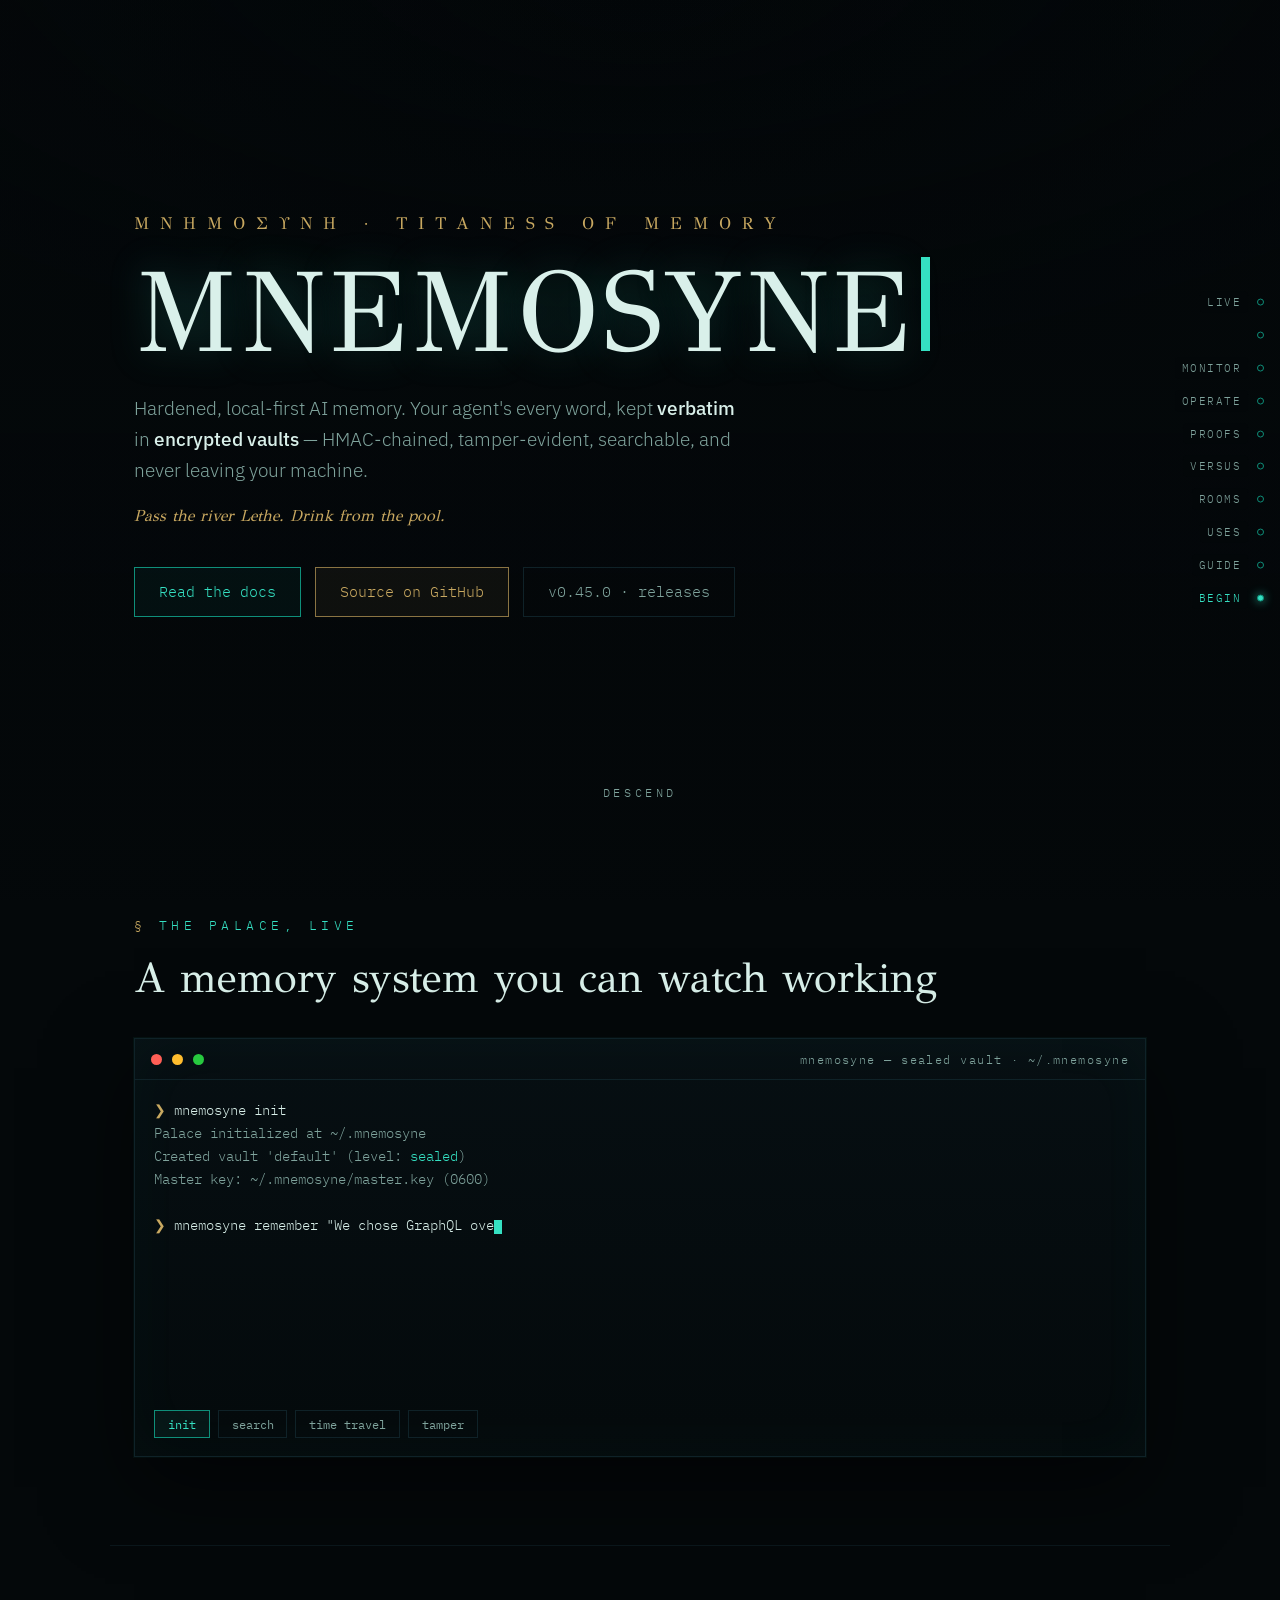
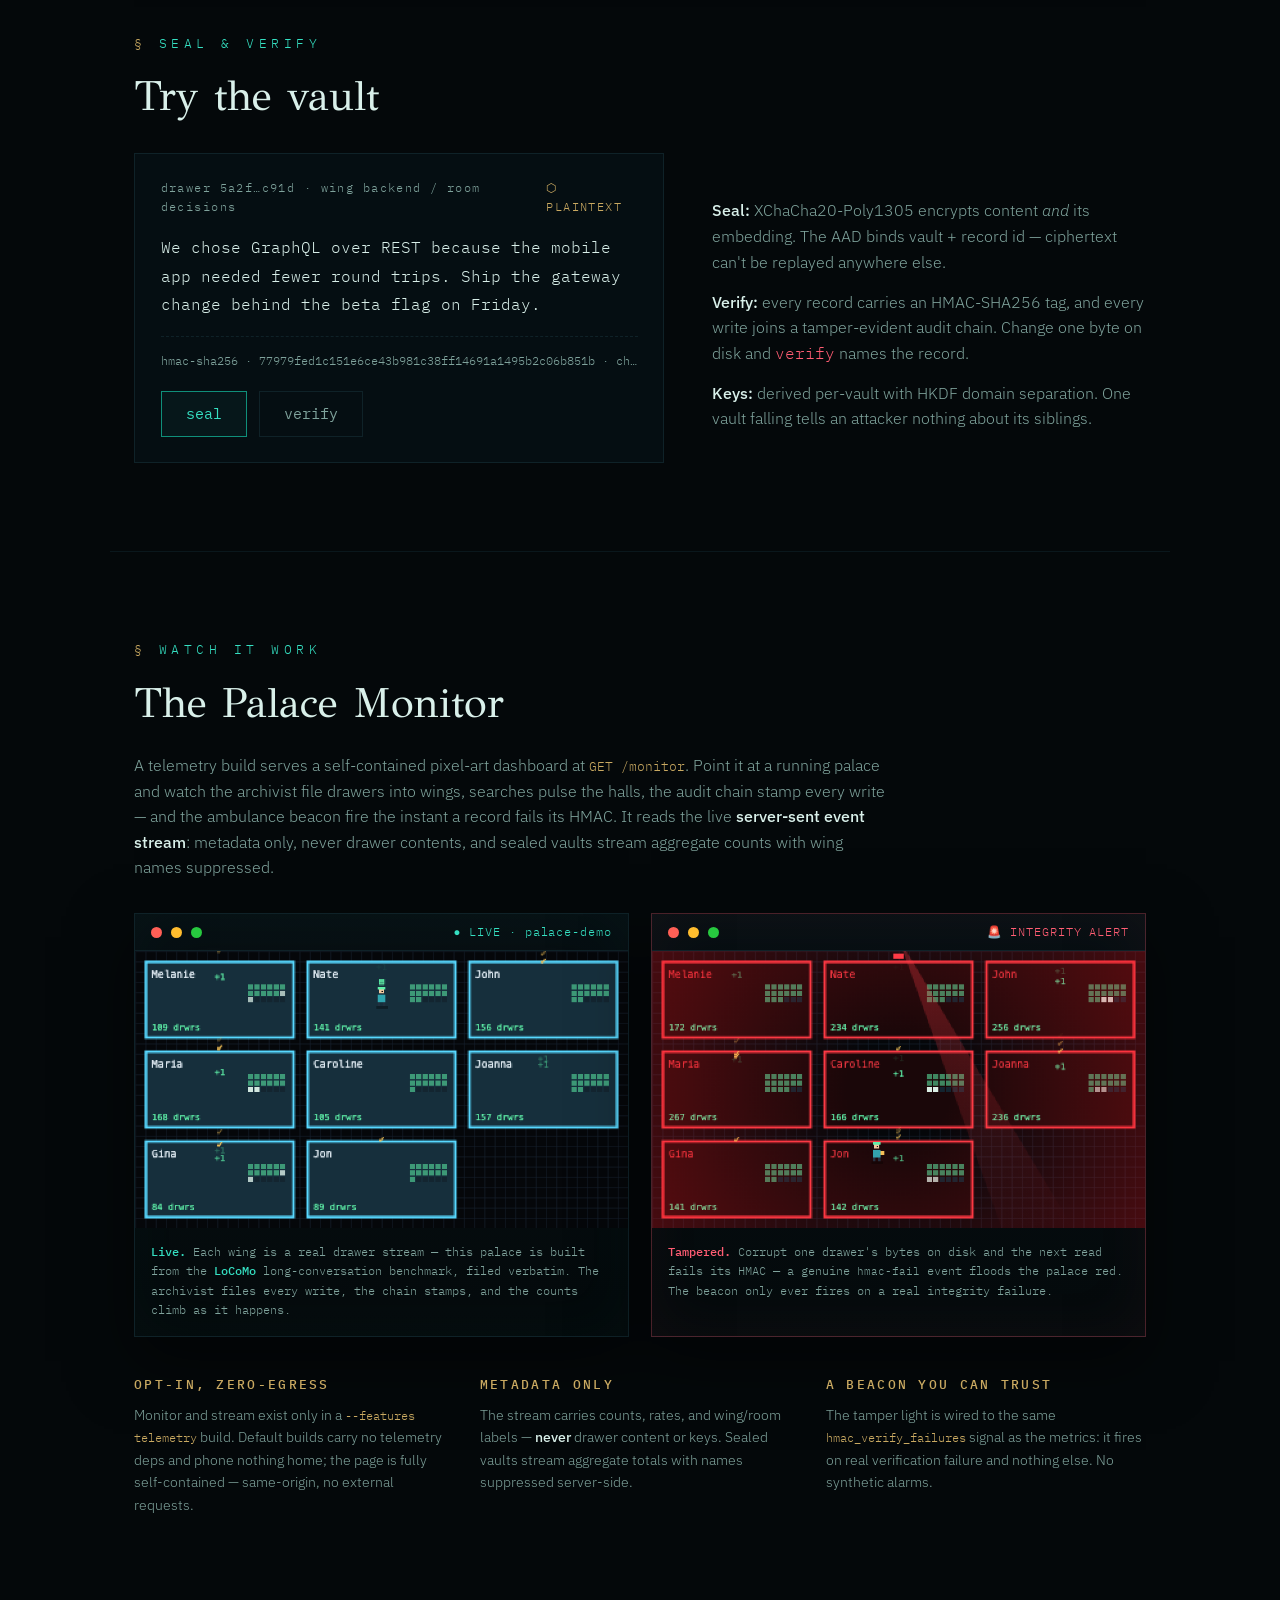
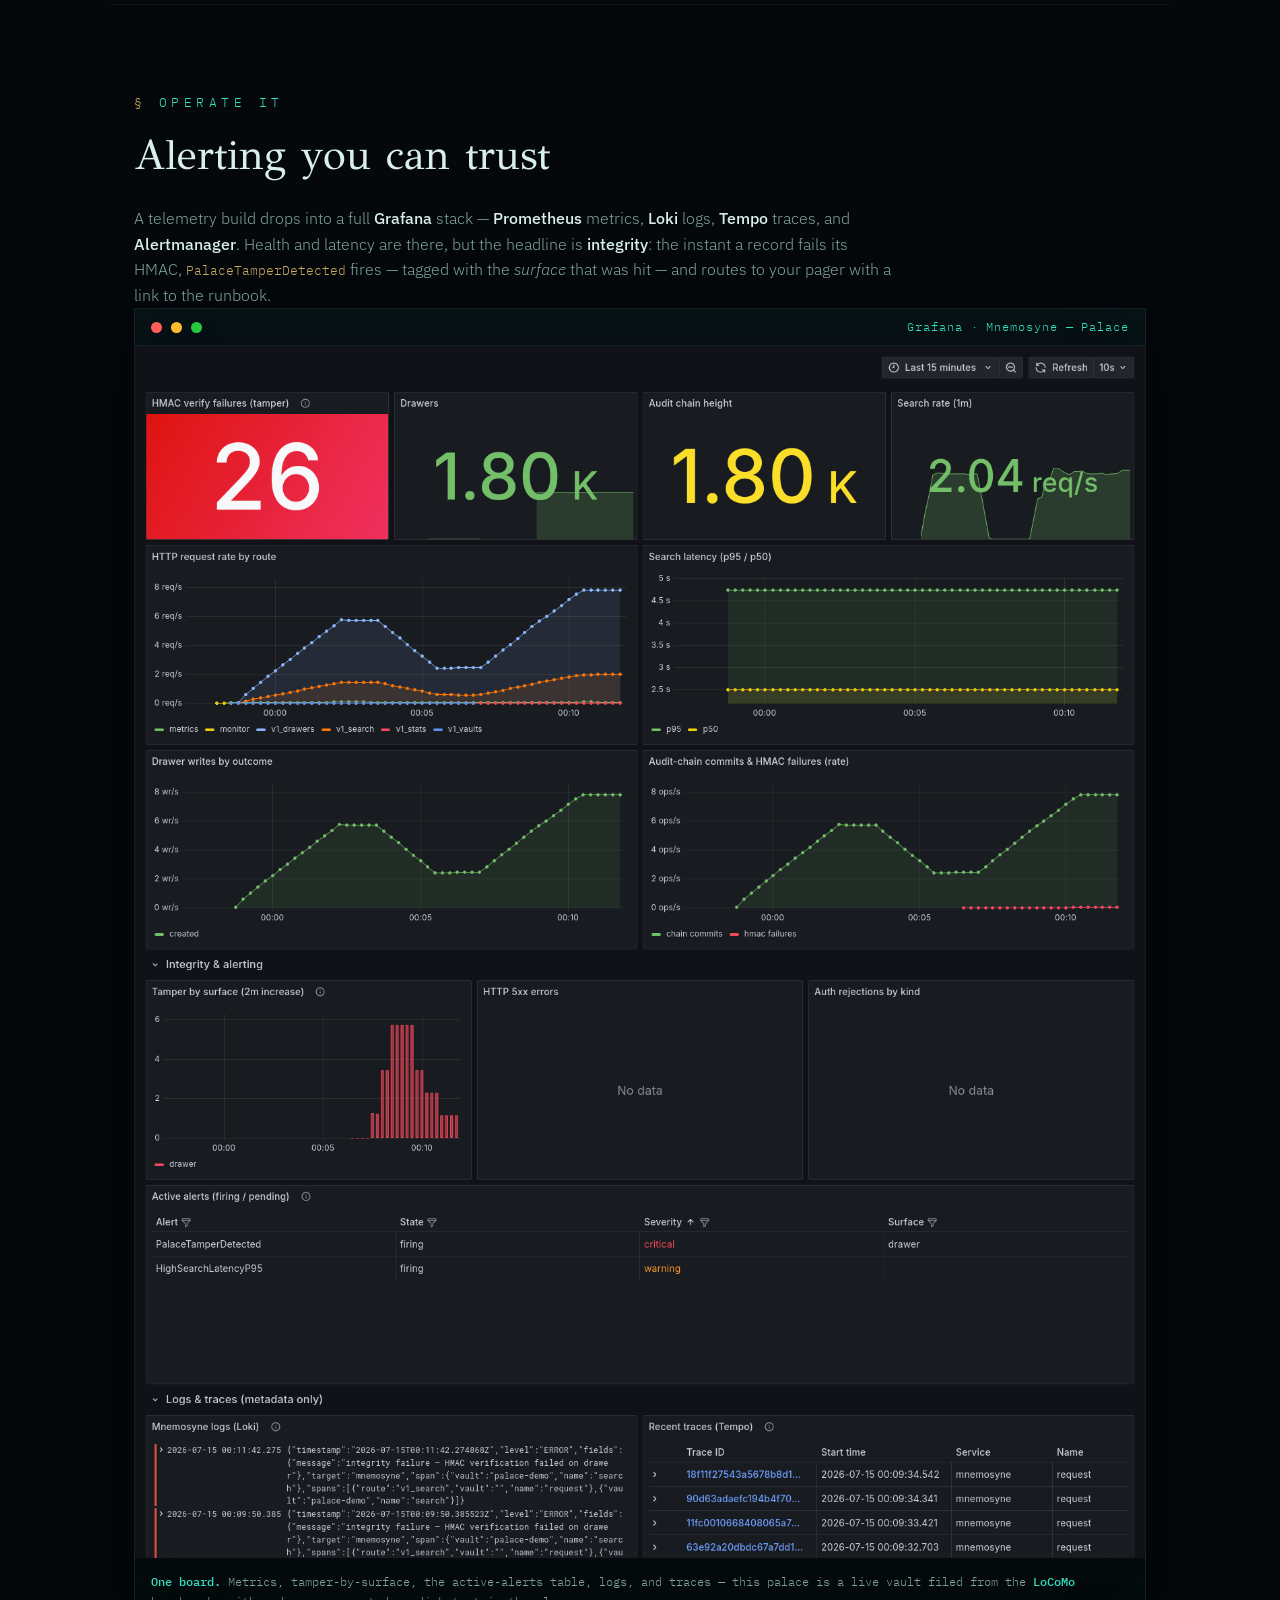
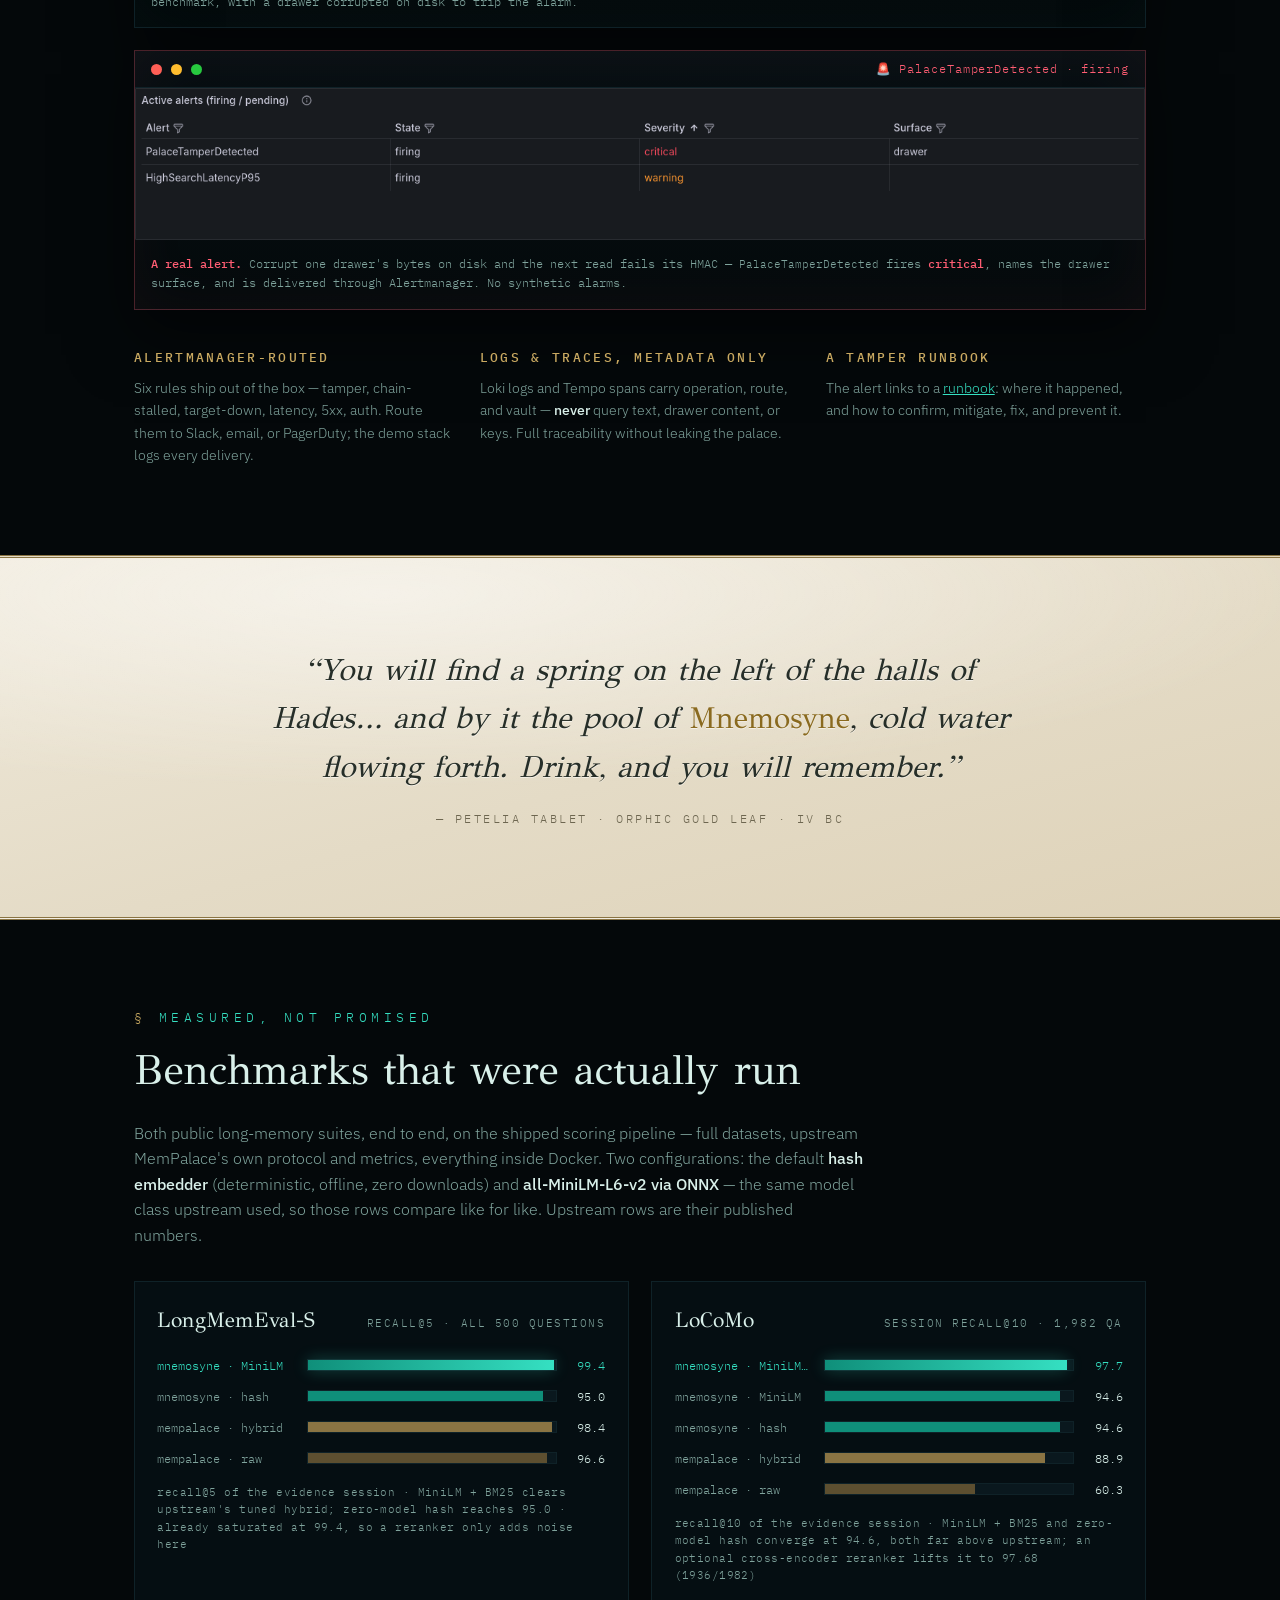
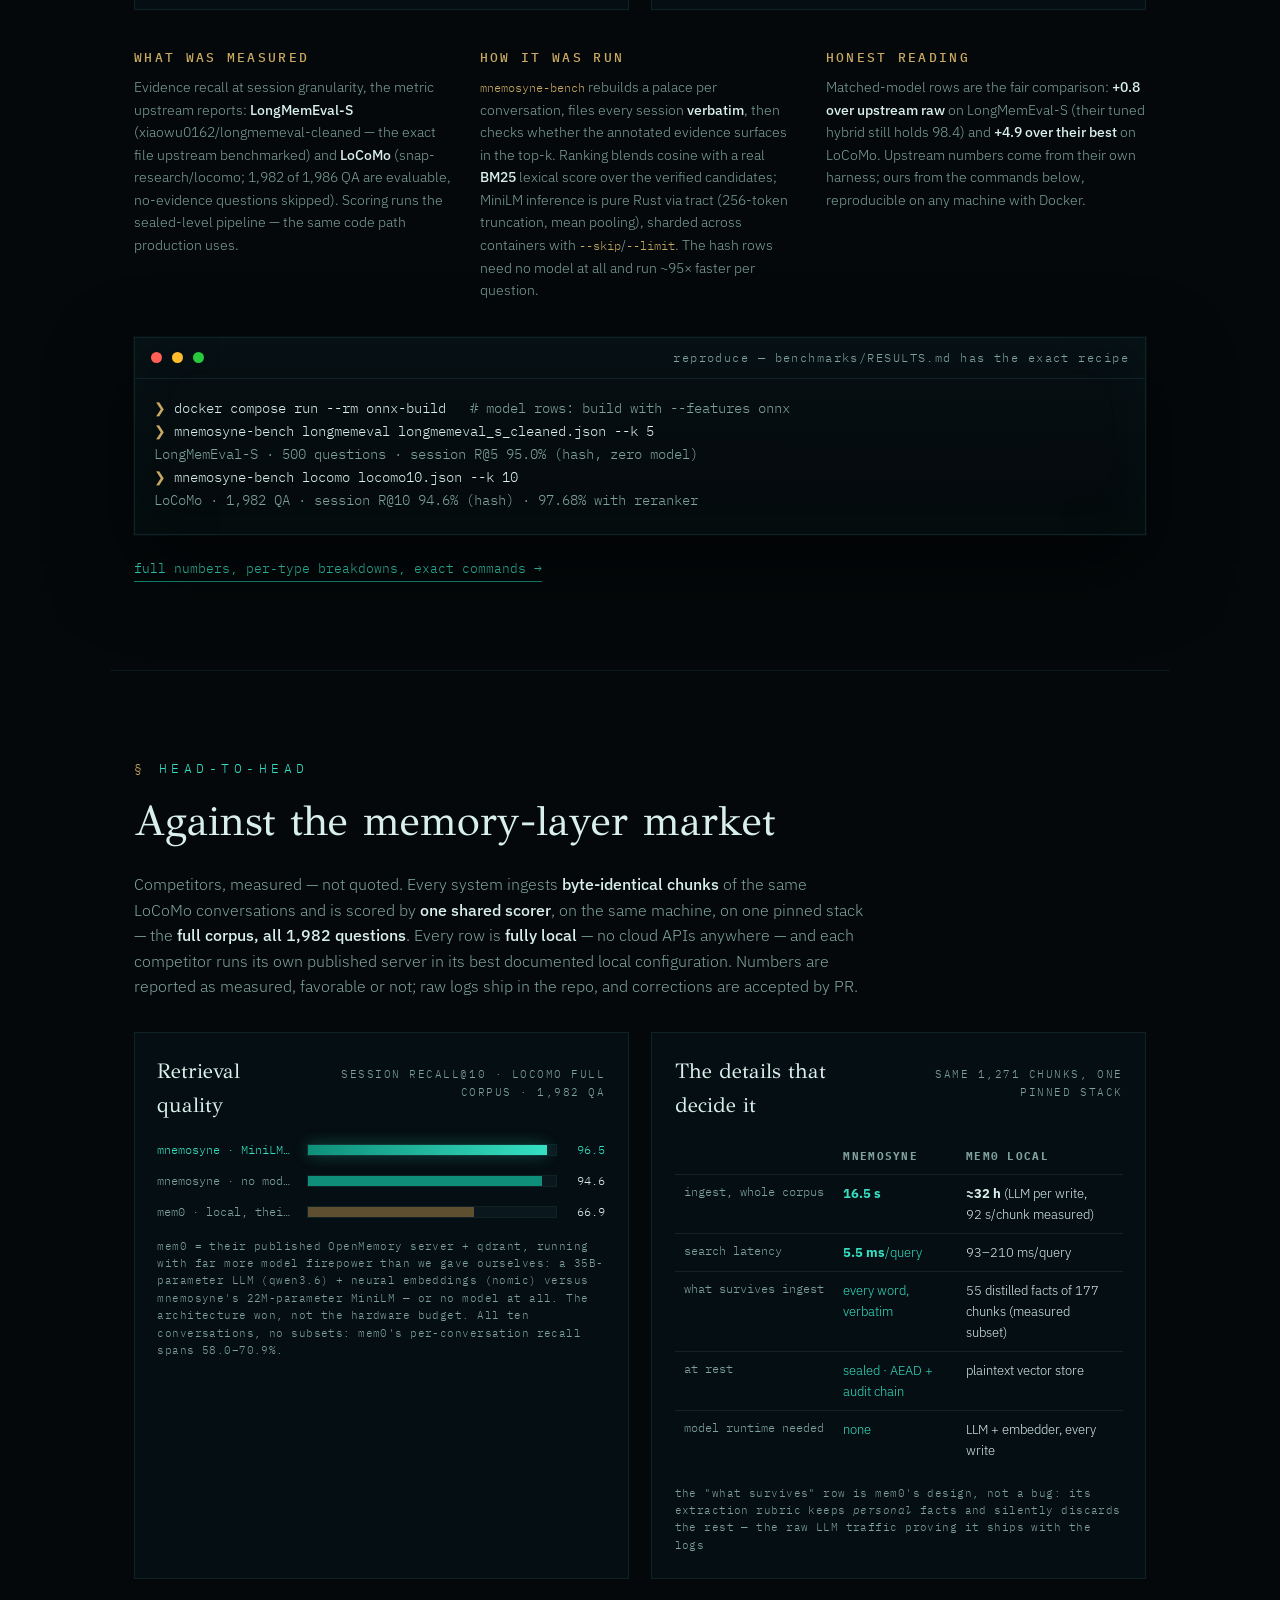
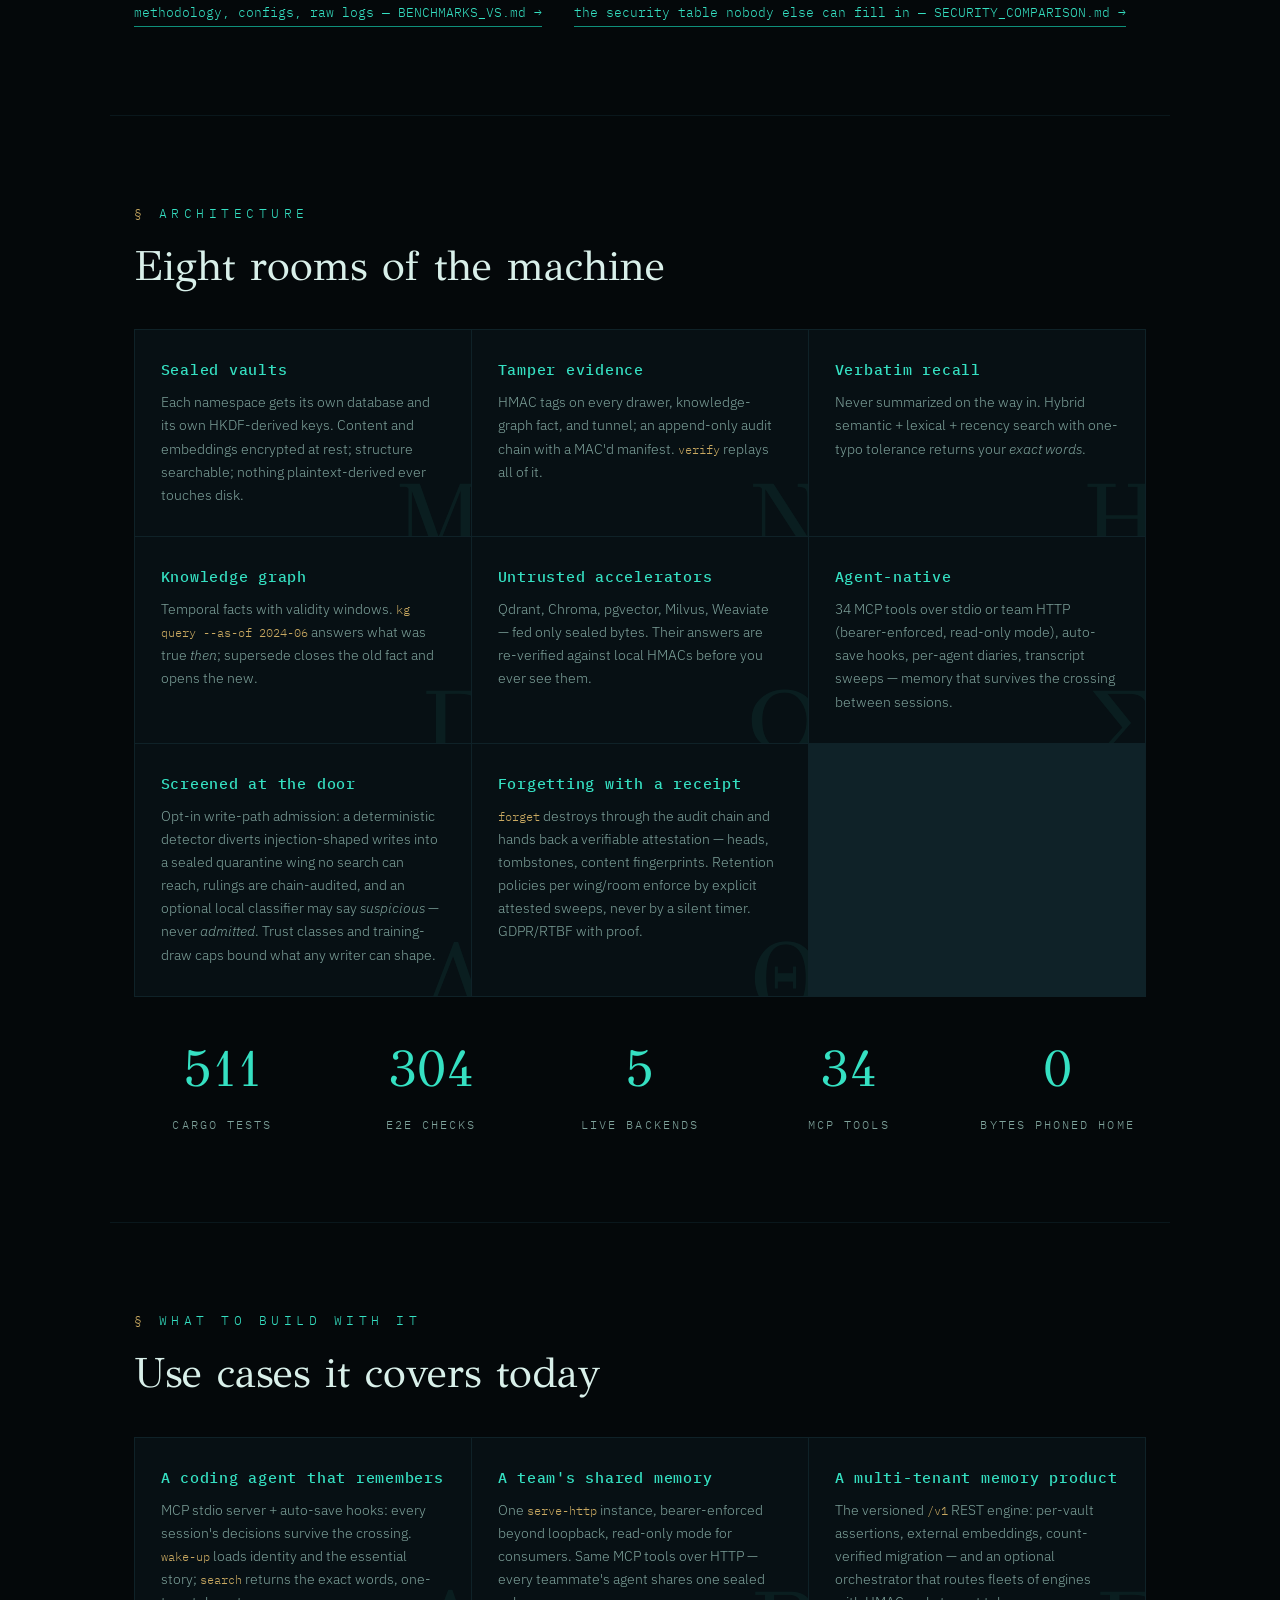
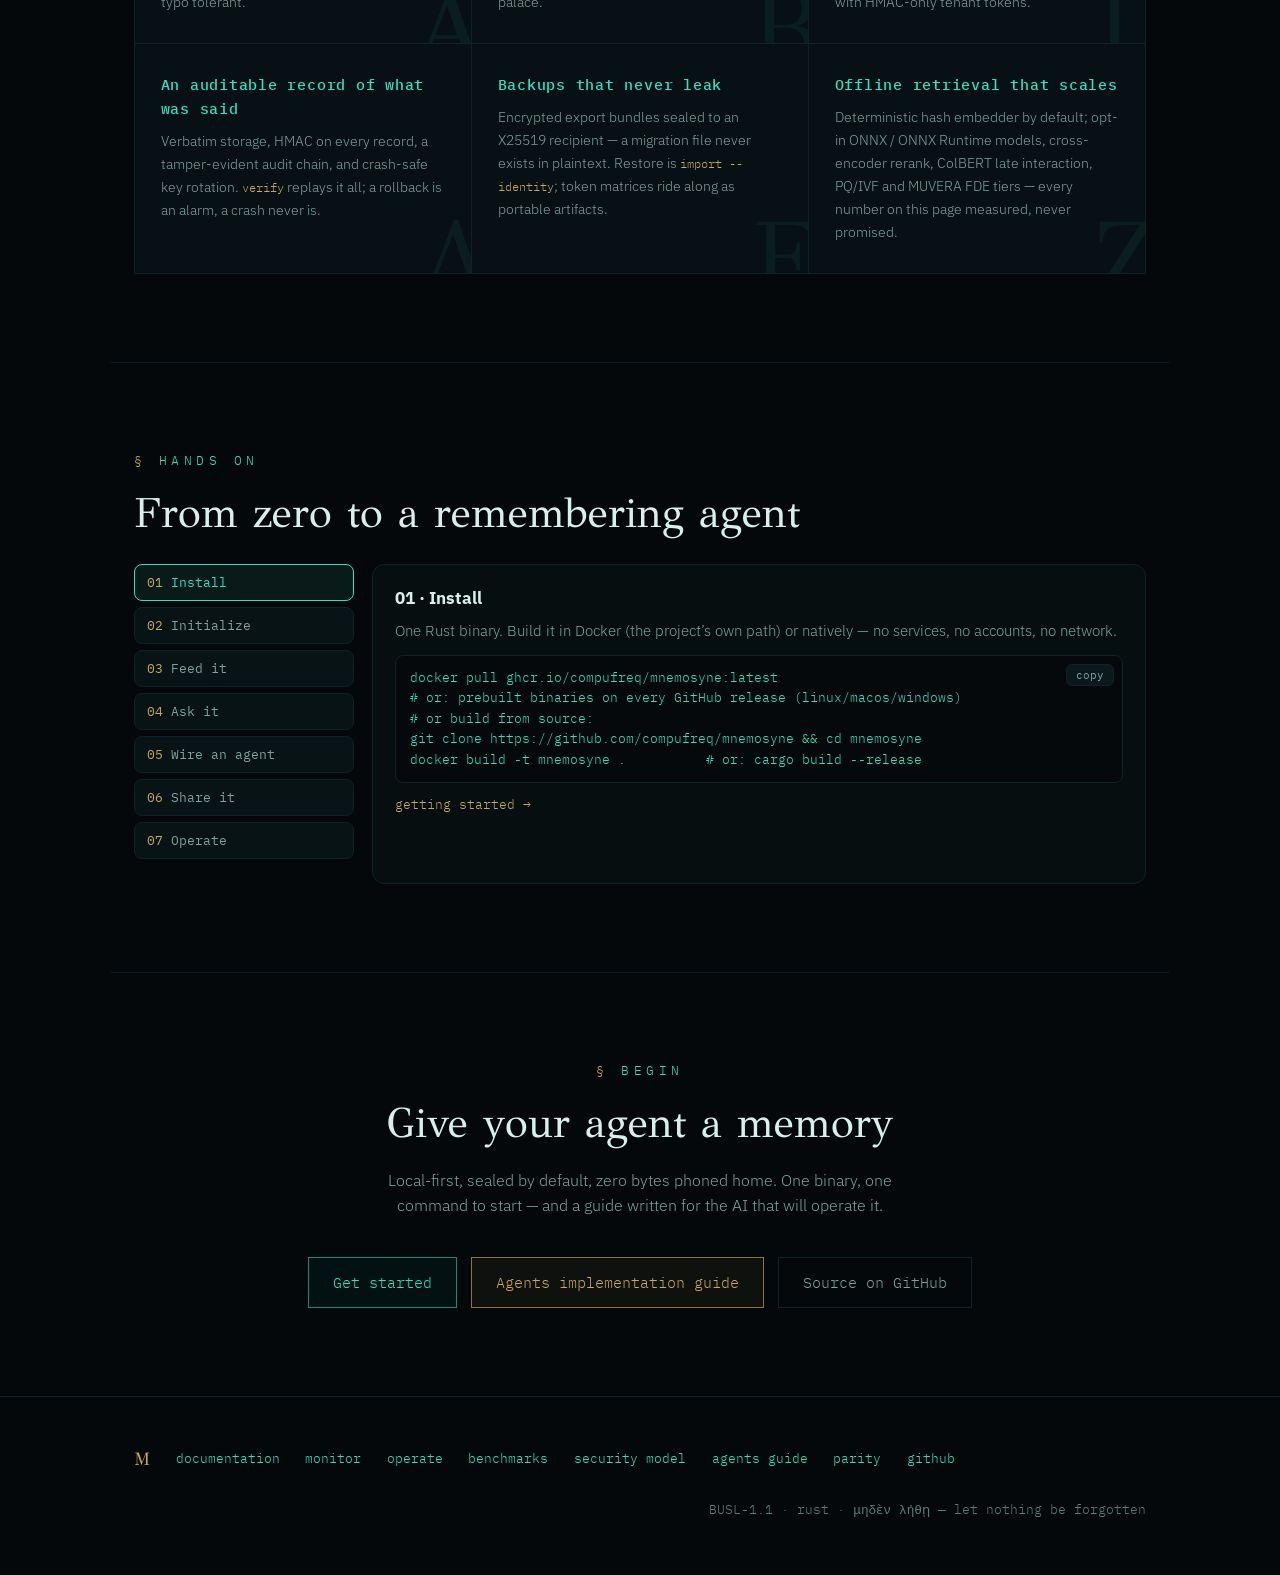
==== website/landing/index.html @ a3ff401e "v0.45.0: version bump and changelog consolidation — honest by default: the defense program completes" ====
<!DOCTYPE html>
<html lang="en">
<head>
<meta charset="utf-8">
<meta name="viewport" content="width=device-width, initial-scale=1">
<title>Mnemosyne — hardened local-first AI memory</title>
<meta name="description" content="Encrypted, integrity-verified memory vaults for AI agents. Verbatim recall, knowledge graph, MCP server — all local, all in Rust.">
<link rel="icon" href="data:image/svg+xml,%3Csvg xmlns='http://www.w3.org/2000/svg' viewBox='0 0 100 100'%3E%3Ctext y='0.9em' font-size='90'%3E%CE%9C%3C/text%3E%3C/svg%3E">
<link rel="preconnect" href="https://fonts.googleapis.com">
<link rel="preconnect" href="https://fonts.gstatic.com" crossorigin>
<link href="https://fonts.googleapis.com/css2?family=GFS+Didot&family=IBM+Plex+Mono:wght@400;500;600&family=IBM+Plex+Sans:wght@300;400;500;600&display=swap" rel="stylesheet">
<style>
:root {
  --bg: #04080a;
  --bg-raise: #071014;
  --line: #0f2228;
  --ink: #d9f0ea;
  --ink-dim: #7fa39c;
  --teal: #35e0c2;
  --teal-dark: #0f8f7a;
  --green: #57ff9a;
  --gold: #c9a961;
  --gold-dim: #8a7443;
  --danger: #ff5d73;
  --mono: "IBM Plex Mono", ui-monospace, monospace;
  --sans: "IBM Plex Sans", sans-serif;
  --didot: "GFS Didot", "Times New Roman", serif;
}
* { margin: 0; padding: 0; box-sizing: border-box; }
html { scroll-behavior: smooth; }
body {
  background: var(--bg);
  color: var(--ink);
  font-family: var(--sans);
  font-weight: 300;
  overflow-x: hidden;
  line-height: 1.6;
}
::selection { background: var(--teal); color: #032620; }

#rain {
  position: fixed; inset: 0;
  z-index: 0;
  opacity: .55;
}
.veil {
  position: fixed; inset: 0; z-index: 1; pointer-events: none;
  background:
    radial-gradient(ellipse 90% 60% at 50% 0%, transparent 0%, rgba(4,8,10,.72) 78%),
    linear-gradient(180deg, rgba(4,8,10,.15) 0%, rgba(4,8,10,.88) 100%);
}
main { position: relative; z-index: 2; }

.wrap { max-width: 1060px; margin: 0 auto; padding: 0 24px; }

/* ---------------- hero ---------------- */
header.hero {
  min-height: 92vh;
  display: flex; flex-direction: column; justify-content: center;
  position: relative;
}
.eyebrow {
  font-family: var(--didot);
  letter-spacing: .65em;
  color: var(--gold);
  font-size: clamp(.8rem, 1.6vw, 1.05rem);
  text-transform: uppercase;
  margin-bottom: 1.2rem;
  animation: rise .9s ease .1s both;
}
h1.title {
  font-family: var(--didot);
  font-weight: 400;
  font-size: clamp(3rem, 10vw, 7.2rem);
  line-height: .95;
  letter-spacing: .02em;
  color: var(--ink);
  text-shadow: 0 0 42px rgba(53,224,194,.28);
}
h1 .cursor-block {
  display: inline-block; width: .08em; height: .82em;
  background: var(--teal); margin-left: .06em;
  animation: blink 1.05s steps(1) infinite;
  vertical-align: baseline;
}
.tagline {
  margin-top: 1.6rem;
  max-width: 620px;
  font-size: clamp(1rem, 2vw, 1.2rem);
  color: var(--ink-dim);
  animation: rise .9s ease .5s both;
}
.tagline b { color: var(--ink); font-weight: 500; }
.lethe {
  margin-top: 1.1rem;
  font-family: var(--didot);
  font-style: italic;
  color: var(--gold);
  opacity: .85;
  animation: rise .9s ease .7s both;
}
.cta-row {
  display: flex; gap: 14px; flex-wrap: wrap;
  margin-top: 2.4rem;
  animation: rise .9s ease .9s both;
}
.btn {
  font-family: var(--mono);
  font-size: .92rem;
  padding: .78rem 1.5rem;
  text-decoration: none;
  border: 1px solid var(--teal-dark);
  color: var(--teal);
  background: rgba(15,143,122,.07);
  transition: all .22s ease;
  position: relative;
}
.btn:hover { background: var(--teal); color: #03211b; box-shadow: 0 0 34px rgba(53,224,194,.4); }
.btn.gold { border-color: var(--gold-dim); color: var(--gold); background: rgba(201,169,97,.06); }
.btn.gold:hover { background: var(--gold); color: #201703; box-shadow: 0 0 34px rgba(201,169,97,.35); }
.btn.ghost { border-color: var(--line); color: var(--ink-dim); background: transparent; }
.btn.ghost:hover { border-color: var(--ink-dim); color: var(--ink); background: rgba(217,240,234,.05); box-shadow: none; }
.scroll-hint {
  position: absolute; bottom: 26px; left: 50%; transform: translateX(-50%);
  color: var(--ink-dim); font-family: var(--mono); font-size: .75rem;
  letter-spacing: .3em; text-transform: uppercase;
  animation: floaty 2.6s ease-in-out infinite;
}

/* ---------------- section chrome ---------------- */
section { padding: 5.5rem 0; position: relative; }
/* .wrap's horizontal padding must not flatten the section rhythm: the
   class selector outspecifies the element selector above, so sections
   that are themselves .wrap containers restate both axes here. */
section.wrap { padding: 5.5rem 24px; }
section.wrap + section.wrap { border-top: 1px solid rgba(15,34,40,.6); }
.sec-label {
  font-family: var(--mono);
  color: var(--teal);
  font-size: .8rem;
  letter-spacing: .35em;
  text-transform: uppercase;
}
.sec-label::before { content: "§ "; color: var(--gold); }
h2 {
  font-family: var(--didot);
  font-weight: 400;
  font-size: clamp(1.7rem, 4vw, 2.6rem);
  margin: .6rem 0 1rem;
}
body.js .reveal { opacity: 0; transform: translateY(26px); transition: opacity .8s ease, transform .8s ease; }
body.js .reveal.in { opacity: 1; transform: none; }

/* ---------------- terminal ---------------- */
.term {
  border: 1px solid var(--line);
  background: linear-gradient(180deg, rgba(7,16,20,.92), rgba(4,10,12,.96));
  box-shadow: 0 30px 80px rgba(0,0,0,.55), 0 0 0 1px rgba(53,224,194,.05), inset 0 0 60px rgba(53,224,194,.03);
  backdrop-filter: blur(6px);
  margin-top: 1.6rem;
}
.term-bar {
  display: flex; align-items: center; gap: 10px;
  padding: .65rem 1rem;
  border-bottom: 1px solid var(--line);
  font-family: var(--mono); font-size: .75rem; color: var(--ink-dim);
}
.dot { width: 11px; height: 11px; border-radius: 50%; background: var(--line); }
.dot.r { background: #ff5f56; } .dot.y { background: #ffbd2e; } .dot.g { background: #27c93f; }
.term-title { margin-left: auto; letter-spacing: .12em; }
.term-body {
  font-family: var(--mono);
  font-size: clamp(.72rem, 1.7vw, .9rem);
  padding: 1.1rem 1.2rem 1.4rem;
  min-height: 330px;
  white-space: pre-wrap;
  word-break: break-word;
}
.t-prompt { color: var(--gold); }
.t-cmd { color: var(--ink); }
.t-out { color: var(--ink-dim); }
.t-ok { color: var(--green); }
.t-bad { color: var(--danger); }
.t-teal { color: var(--teal); }
.t-caret { display: inline-block; width: .55em; height: 1em; background: var(--teal); vertical-align: text-bottom; animation: blink 1s steps(1) infinite; }
.chip-row { display: flex; flex-wrap: wrap; gap: 8px; padding: 0 1.2rem 1.1rem; }
.chip {
  font-family: var(--mono); font-size: .72rem;
  border: 1px solid var(--line); color: var(--ink-dim);
  background: transparent; padding: .34rem .8rem; cursor: pointer;
  transition: all .18s ease;
}
.chip:hover, .chip.active { border-color: var(--teal-dark); color: var(--teal); background: rgba(53,224,194,.06); }

/* ---------------- seal demo ---------------- */
.seal-grid { display: grid; grid-template-columns: 1.1fr .9fr; gap: 3rem; align-items: center; margin-top: 1.4rem; }
@media (max-width: 820px) { .seal-grid { grid-template-columns: 1fr; } }
.vault-card {
  border: 1px solid var(--line);
  background: rgba(7,16,20,.85);
  padding: 1.6rem;
  position: relative;
  overflow: hidden;
}
.vault-card::after {
  content: ""; position: absolute; inset: 0;
  background: linear-gradient(120deg, transparent 30%, rgba(53,224,194,.06) 50%, transparent 70%);
  transform: translateX(-100%);
  transition: transform 1.1s ease;
  pointer-events: none;
}
.vault-card.sealed::after { transform: translateX(100%); }
.vault-head { display: flex; justify-content: space-between; align-items: center; font-family: var(--mono); font-size: .74rem; color: var(--ink-dim); margin-bottom: 1rem; letter-spacing: .12em; }
.vault-state { color: var(--gold); transition: color .3s; }
.vault-card.sealed .vault-state { color: var(--teal); }
#seal-text {
  font-family: var(--mono);
  font-size: clamp(.85rem, 2vw, 1.02rem);
  line-height: 1.75;
  min-height: 5.2em;
  color: var(--ink);
}
.hmac-line {
  margin-top: 1.1rem; padding-top: .9rem;
  border-top: 1px dashed var(--line);
  font-family: var(--mono); font-size: .72rem; color: var(--ink-dim);
  overflow: hidden; text-overflow: ellipsis; white-space: nowrap;
}
.hmac-line b { color: var(--green); font-weight: 500; }
.seal-actions { display: flex; gap: 12px; margin-top: 1.3rem; }
.seal-copy p { color: var(--ink-dim); margin-top: .9rem; }
.seal-copy p b { color: var(--ink); font-weight: 500; }

/* ---------------- features ---------------- */
.feat-grid {
  display: grid;
  grid-template-columns: repeat(auto-fit, minmax(280px, 1fr));
  gap: 1px;
  background: var(--line);
  border: 1px solid var(--line);
  margin-top: 1.8rem;
}
.feat {
  background: var(--bg-raise);
  padding: 1.7rem 1.6rem 1.9rem;
  position: relative;
  transition: background .25s ease;
  overflow: hidden;
}
.feat:hover { background: #0a171c; }
.feat::before {
  content: attr(data-glyph);
  position: absolute; right: -.15em; bottom: -.35em;
  font-family: var(--didot);
  font-size: 6.4rem; line-height: 1;
  color: rgba(53,224,194,.07);
  transition: color .3s ease, transform .4s ease;
  pointer-events: none;
}
.feat:hover::before { color: rgba(201,169,97,.16); transform: translateY(-6px); }
.feat h3 { font-family: var(--mono); font-weight: 500; font-size: .95rem; color: var(--teal); letter-spacing: .05em; margin-bottom: .55rem; }
.feat p { font-size: .9rem; color: var(--ink-dim); }
.feat p code { font-family: var(--mono); color: var(--gold); font-size: .82em; }

/* ---------------- myth strip: a marble slab in the dark ---------------- */
.myth {
  border-top: 3px double var(--gold-dim);
  border-bottom: 3px double var(--gold-dim);
  background:
    radial-gradient(ellipse 120% 90% at 30% 10%, rgba(255,255,255,.5), transparent 60%),
    linear-gradient(165deg, #efe9da 0%, #e4dbc6 55%, #ded2b8 100%);
  text-align: center;
  position: relative;
  z-index: 2;
}
.myth blockquote {
  font-family: var(--didot);
  font-size: clamp(1.25rem, 3.2vw, 1.9rem);
  font-style: italic;
  max-width: 760px; margin: 0 auto;
  color: #262e28;
  text-shadow: 0 1px 0 rgba(255,255,255,.55);
}
.myth blockquote em { color: #8a6a1f; font-style: normal; }
.myth figcaption { margin-top: 1.1rem; font-family: var(--mono); font-size: .78rem; color: #6d6650; letter-spacing: .2em; }

/* ---------------- benchmarks ---------------- */
.bench-lede { color: var(--ink-dim); max-width: 730px; margin-top: .2rem; }
.bench-lede b { color: var(--ink); font-weight: 500; }
.bench-grid { display: grid; grid-template-columns: repeat(auto-fit, minmax(300px, 1fr)); gap: 1.4rem; margin-top: 2rem; }
.bench-card { border: 1px solid var(--line); background: rgba(7,16,20,.85); padding: 1.4rem 1.4rem 1.5rem; margin: 0; }
.bench-head { display: flex; justify-content: space-between; align-items: baseline; gap: 1rem; margin-bottom: 1.15rem; }
.bench-name { font-family: var(--didot); font-size: 1.3rem; color: var(--ink); }
.bench-metric { font-family: var(--mono); font-size: .68rem; color: var(--ink-dim); letter-spacing: .14em; text-transform: uppercase; text-align: right; }
@media (max-width: 520px) {
  .bench-head { flex-direction: column; align-items: flex-start; gap: .25rem; }
  .bench-metric { text-align: left; }
}
.bar-row { display: grid; grid-template-columns: minmax(9.5em, 11.5em) 1fr 3.2em; gap: .8em; align-items: center; font-family: var(--mono); font-size: .76rem; margin-top: .72rem; }
.bar-row:hover .bar-name { color: var(--ink); }
.bar-name { color: var(--ink-dim); white-space: nowrap; overflow: hidden; text-overflow: ellipsis; transition: color .2s; }
.bar { height: 12px; background: rgba(15,34,40,.55); border: 1px solid var(--line); }
.bar i { display: block; height: 100%; width: var(--w); transition: width 1.1s cubic-bezier(.22,1,.36,1) .15s; }
body.js .bar i { width: 0; }
body.js .reveal.in .bar i { width: var(--w); }
.bar-val { text-align: right; color: var(--ink); }
.bar-row.hero .bar i { background: linear-gradient(90deg, var(--teal-dark), var(--teal)); box-shadow: 0 0 16px rgba(53,224,194,.3); }
.bar-row.hero .bar-name, .bar-row.hero .bar-val { color: var(--teal); }
.bar-row.hash .bar i { background: var(--teal-dark); }
.bar-row.up .bar i { background: var(--gold-dim); }
.bar-row.up2 .bar i { background: #5d4f30; }
.bench-foot { margin-top: 1rem; font-family: var(--mono); font-size: .68rem; color: var(--ink-dim); letter-spacing: .04em; }
.bench-how { display: grid; grid-template-columns: repeat(auto-fit, minmax(260px, 1fr)); gap: 1.6rem; margin-top: 2.4rem; }
.bench-note h3 { font-family: var(--mono); font-weight: 500; font-size: .8rem; color: var(--gold); letter-spacing: .18em; text-transform: uppercase; margin-bottom: .5rem; }
.bench-note p { font-size: .88rem; color: var(--ink-dim); }
.bench-note p b { color: var(--ink); font-weight: 500; }
.bench-note p code { font-family: var(--mono); color: var(--gold); font-size: .82em; }
.term.slim { margin-top: 2.2rem; }
.term.slim .term-body { min-height: 0; }
.bench-link { display: inline-block; margin-top: 1.5rem; font-family: var(--mono); font-size: .8rem; color: var(--teal); text-decoration: none; border-bottom: 1px solid var(--teal-dark); padding-bottom: 2px; transition: color .2s, border-color .2s; }
.vs-table { width: 100%; border-collapse: collapse; margin-top: .4rem; font-size: .82rem; }
.vs-table th, .vs-table td { text-align: left; padding: .5rem .6rem; border-bottom: 1px solid rgba(255,255,255,.08); vertical-align: top; }
.vs-table th { font-family: var(--mono); font-size: .68rem; letter-spacing: .12em; text-transform: uppercase; color: var(--ink-dim); }
.vs-table td:first-child { font-family: var(--mono); font-size: .72rem; color: var(--ink-dim); white-space: nowrap; }
.vs-table td:nth-child(2) { color: var(--teal); }
.vs-table tr:last-child td { border-bottom: none; }
.vs-links { display: flex; flex-wrap: wrap; gap: .4rem 2rem; }
.bench-link:hover { color: var(--green); border-color: var(--green); }

/* ---------------- palace monitor ---------------- */
.mon-lede { color: var(--ink-dim); max-width: 760px; margin-top: .2rem; }
.mon-lede b { color: var(--ink); font-weight: 500; }
.mon-lede code { font-family: var(--mono); color: var(--gold); font-size: .82em; }
.mon-shots { display: grid; grid-template-columns: 1fr 1fr; gap: 1.4rem; margin-top: 2rem; }
@media (max-width: 820px) { .mon-shots { grid-template-columns: 1fr; } }
.mon-fig {
  margin: 0; border: 1px solid var(--line);
  background: linear-gradient(180deg, rgba(7,16,20,.92), rgba(4,10,12,.96));
  box-shadow: 0 24px 60px rgba(0,0,0,.5), inset 0 0 60px rgba(53,224,194,.03);
  overflow: hidden;
}
.mon-fig.alarm { border-color: rgba(255,93,115,.28); box-shadow: 0 24px 60px rgba(0,0,0,.5), inset 0 0 60px rgba(255,93,115,.05); }
.mon-fig-bar {
  display: flex; align-items: center; gap: 9px; padding: .55rem 1rem;
  border-bottom: 1px solid var(--line);
  font-family: var(--mono); font-size: .72rem; color: var(--ink-dim); letter-spacing: .08em;
}
.mon-fig-bar .lbl { margin-left: auto; color: var(--teal); }
.mon-fig.alarm .mon-fig-bar .lbl { color: var(--danger); }
.mon-fig img { display: block; width: 100%; height: auto; background: #04080a; }
.mon-cap { padding: .85rem 1rem 1rem; font-family: var(--mono); font-size: .74rem; color: var(--ink-dim); line-height: 1.65; }
.mon-cap b { color: var(--teal); font-weight: 500; }
.mon-cap code { font-family: var(--mono); font-size: .9em; }
.mon-fig.alarm .mon-cap b { color: var(--danger); }
.mon-how { display: grid; grid-template-columns: repeat(auto-fit, minmax(250px, 1fr)); gap: 1.6rem; margin-top: 2.4rem; }
.mon-note h3 { font-family: var(--mono); font-weight: 500; font-size: .8rem; color: var(--gold); letter-spacing: .18em; text-transform: uppercase; margin-bottom: .5rem; }
.mon-note p { font-size: .88rem; color: var(--ink-dim); }
.mon-note p b { color: var(--ink); font-weight: 500; }
.mon-note p code { font-family: var(--mono); color: var(--gold); font-size: .82em; }

/* ---------------- numbers ---------------- */
.stats { display: grid; grid-template-columns: repeat(auto-fit, minmax(150px, 1fr)); gap: 2rem; margin-top: 2rem; text-align: center; }
.stat .n { font-family: var(--didot); font-size: clamp(2rem, 5vw, 3.2rem); color: var(--teal); }
.stat .l { font-family: var(--mono); font-size: .72rem; color: var(--ink-dim); letter-spacing: .18em; text-transform: uppercase; margin-top: .3rem; }

/* ---------------- footer ---------------- */
footer {
  border-top: 1px solid var(--line);
  padding: 3rem 0 3.4rem;
  font-family: var(--mono); font-size: .8rem; color: var(--ink-dim);
}
.foot-row { display: flex; flex-wrap: wrap; gap: 1.6rem; align-items: center; }
footer a { color: var(--teal); text-decoration: none; }
footer a:hover { text-decoration: underline; text-underline-offset: 4px; }
.foot-glyph { font-family: var(--didot); color: var(--gold); font-size: 1.15rem; }
.foot-license { margin-left: auto; opacity: .75; }

@keyframes blink { 50% { opacity: 0; } }
@keyframes rise { from { opacity: 0; transform: translateY(22px); } to { opacity: 1; transform: none; } }
@keyframes floaty { 0%,100% { transform: translate(-50%,0);} 50% { transform: translate(-50%,7px);} }
@media (prefers-reduced-motion: reduce) {
  *, *::before, *::after { animation-duration: .01ms !important; animation-iteration-count: 1 !important; transition-duration: .01ms !important; }
  #rain { display: none; }
  .reveal { opacity: 1; transform: none; }
}
/* ============ guided walkthrough ============ */
.guide-grid { display: grid; grid-template-columns: 220px 1fr; gap: 18px; align-items: start; }
.guide-steps { display: flex; flex-direction: column; gap: 6px; position: sticky; top: 18px; }
.guide-step {
  text-align: left; font-family: var(--mono); font-size: .82rem; padding: 9px 12px;
  background: rgba(13,27,30,.6); border: 1px solid var(--line); border-radius: 8px;
  color: var(--ink-dim); cursor: pointer; transition: all .15s;
}
.guide-step:hover { color: var(--ink); border-color: var(--teal-dark); }
.guide-step.active { color: var(--teal); border-color: var(--teal); background: rgba(20,60,54,.35); }
.guide-step .gs-n { color: var(--gold); margin-right: 8px; }
.guide-panel {
  background: rgba(8,16,18,.82); border: 1px solid var(--line); border-radius: 12px;
  padding: 20px 22px; min-height: 320px;
}
.guide-panel h3 { margin: 0 0 8px; color: var(--ink); font-size: 1.05rem; }
.guide-panel p { color: var(--ink-dim); font-size: .92rem; line-height: 1.55; margin: 0 0 12px; }
.guide-code { position: relative; background: #05090b; border: 1px solid var(--line);
  border-radius: 8px; padding: 12px 14px; margin: 0 0 12px; overflow-x: auto; }
.guide-code pre { margin: 0; font-family: var(--mono); font-size: .8rem; line-height: 1.6;
  color: var(--teal); white-space: pre; }
.guide-code .gc-copy {
  position: absolute; top: 8px; right: 8px; font-family: var(--mono); font-size: .68rem;
  background: rgba(13,27,30,.9); color: var(--ink-dim); border: 1px solid var(--line);
  border-radius: 6px; padding: 3px 9px; cursor: pointer;
}
.guide-code .gc-copy:hover { color: var(--teal); border-color: var(--teal-dark); }
.guide-panel .gp-links { font-size: .8rem; font-family: var(--mono); }
.guide-panel .gp-links a { color: var(--gold); text-decoration: none; margin-right: 16px; }
.guide-panel .gp-links a:hover { text-decoration: underline; }
@media (max-width: 720px) {
  .guide-grid { grid-template-columns: 1fr; }
  .guide-steps { flex-direction: row; flex-wrap: wrap; position: static; }
}
/* ============ section rail + progress ============ */
#progressbar {
  position: fixed; top: 0; left: 0; height: 2px; width: 0;
  background: linear-gradient(90deg, var(--teal), var(--gold));
  z-index: 60; pointer-events: none;
  box-shadow: 0 0 8px rgba(53,224,194,.5);
}
#secnav {
  position: fixed; right: 16px; top: 50%; transform: translateY(-50%);
  z-index: 50; display: flex; flex-direction: column; gap: 4px;
}
#secnav a {
  display: flex; align-items: center; justify-content: flex-end; gap: 9px;
  padding: 4px 0; text-decoration: none; color: var(--ink-dim);
}
#secnav .sn-label {
  font-family: var(--mono); font-size: .66rem; letter-spacing: .14em;
  text-transform: uppercase; opacity: 0; transform: translateX(6px);
  transition: opacity .18s ease, transform .18s ease;
  background: rgba(4,8,10,.82); padding: 2px 7px; border-radius: 4px;
}
#secnav .sn-dot {
  width: 7px; height: 7px; border-radius: 50%; flex: none;
  border: 1px solid var(--teal-dark); background: transparent;
  transition: background .18s ease, box-shadow .18s ease;
}
#secnav a:hover .sn-label, #secnav a.active .sn-label { opacity: 1; transform: none; }
#secnav a:hover { color: var(--ink); }
#secnav a.active { color: var(--teal); }
#secnav a.active .sn-dot {
  background: var(--teal);
  box-shadow: 0 0 10px rgba(53,224,194,.8);
}
@media (max-width: 900px) { #secnav { display: none; } }
#secnav-mobile {
  position: fixed; right: 12px; bottom: 14px; z-index: 55;
  display: none; flex-direction: column; align-items: flex-end; gap: 6px;
  font-family: var(--mono);
}
@media (max-width: 900px) { #secnav-mobile { display: flex; } }
#secnav-mobile .snm-list {
  display: none; flex-direction: column;
  background: rgba(4,10,12,.96); border: 1px solid var(--line);
  border-radius: 10px; padding: 8px 10px;
}
#secnav-mobile.open .snm-list { display: flex; }
#secnav-mobile .snm-list a {
  color: var(--ink-dim); text-decoration: none; font-size: .72rem;
  letter-spacing: .12em; text-transform: uppercase; padding: 6px 8px;
}
#secnav-mobile .snm-list a.active { color: var(--teal); }
#secnav-mobile .snm-chip {
  background: rgba(7,16,20,.94); color: var(--teal);
  border: 1px solid var(--teal-dark); border-radius: 999px;
  padding: 7px 14px; font-size: .7rem; letter-spacing: .14em;
  text-transform: uppercase; cursor: pointer;
}

/* ============ closing CTA ============ */
.cta-final { text-align: center; padding: 26px 0 8px; }
.cta-final h2 { margin-bottom: 10px; }
.cta-final .cta-sub { color: var(--ink-dim); max-width: 560px; margin: 0 auto 18px; }
</style>
</head>
<body>
<canvas id="rain" aria-hidden="true"></canvas>
<div class="veil" aria-hidden="true"></div>

<main>
<div id="progressbar" aria-hidden="true"></div>
<nav id="secnav" aria-label="page sections"></nav>
<nav id="secnav-mobile" aria-label="page sections">
  <div class="snm-list"></div>
  <button class="snm-chip" aria-expanded="false">§ top</button>
</nav>
  <header class="hero wrap">
    <div class="eyebrow">ΜΝΗΜΟΣΥΝΗ · TITANESS OF MEMORY</div>
    <h1 class="title"><span id="scramble">MNEMOSYNE</span><span class="cursor-block"></span></h1>
    <p class="tagline">Hardened, local-first AI memory. Your agent's every word, kept
      <b>verbatim</b> in <b>encrypted vaults</b> — HMAC-chained, tamper-evident,
      searchable, and never leaving your machine.</p>
    <p class="lethe">Pass the river Lethe. Drink from the pool.</p>
    <div class="cta-row">
      <a class="btn" href="docs/">Read the docs</a>
      <a class="btn gold" href="https://github.com/compufreq/mnemosyne">Source on GitHub</a>
      <a class="btn ghost" href="https://github.com/compufreq/mnemosyne/releases/latest">v0.45.0 · releases</a>
    </div>
    <div class="scroll-hint">descend</div>
  </header>

  <section class="wrap reveal" id="demo">
    <div class="sec-label">The palace, live</div>
    <h2>A memory system you can watch working</h2>
    <div class="term">
      <div class="term-bar">
        <span class="dot r"></span><span class="dot y"></span><span class="dot g"></span>
        <span class="term-title">mnemosyne — sealed vault · ~/.mnemosyne</span>
      </div>
      <div class="term-body" id="term"></div>
      <div class="chip-row" id="chips" role="tablist" aria-label="demo scenes"></div>
    </div>
  </section>

  <section class="wrap reveal" id="seal">
    <div class="sec-label">Seal &amp; verify</div>
    <h2>Try the vault</h2>
    <div class="seal-grid">
      <div class="vault-card" id="vault">
        <div class="vault-head">
          <span>drawer 5a2f…c91d · wing backend / room decisions</span>
          <span class="vault-state" id="vault-state">⬡ PLAINTEXT</span>
        </div>
        <div id="seal-text"></div>
        <div class="hmac-line" id="hmac-line">hmac-sha256 · <span id="hmac-val">awaiting write…</span></div>
        <div class="seal-actions">
          <button class="btn" id="seal-btn">seal</button>
          <button class="btn ghost" id="verify-btn">verify</button>
        </div>
      </div>
      <div class="seal-copy">
        <p><b>Seal:</b> XChaCha20-Poly1305 encrypts content <i>and</i> its embedding.
           The AAD binds vault + record id — ciphertext can't be replayed anywhere else.</p>
        <p><b>Verify:</b> every record carries an HMAC-SHA256 tag, and every write joins a
           tamper-evident audit chain. Change one byte on disk and
           <code style="font-family:var(--mono);color:var(--danger)">verify</code> names the record.</p>
        <p><b>Keys:</b> derived per-vault with HKDF domain separation. One vault falling
           tells an attacker nothing about its siblings.</p>
      </div>
    </div>
  </section>

  <section class="wrap reveal" id="monitor">
    <div class="sec-label">Watch it work</div>
    <h2>The Palace Monitor</h2>
    <p class="mon-lede">A telemetry build serves a self-contained pixel-art dashboard at
       <code>GET /monitor</code>. Point it at a running palace and watch the archivist file
       drawers into wings, searches pulse the halls, the audit chain stamp every write — and
       the ambulance beacon fire the instant a record fails its HMAC. It reads the live
       <b>server-sent event stream</b>: metadata only, never drawer contents, and sealed vaults
       stream aggregate counts with wing names suppressed.</p>

    <div class="mon-shots">
      <figure class="mon-fig">
        <div class="mon-fig-bar">
          <span class="dot r"></span><span class="dot y"></span><span class="dot g"></span>
          <span class="lbl">● LIVE · palace-demo</span>
        </div>
        <img src="assets/palace-monitor-live.png" width="1536" height="864" loading="lazy"
             alt="Palace Monitor live view: nine wings named for conversation participants, each filling with filed drawers, an archivist mid-file, gold audit-chain links stamping between wings.">
        <figcaption class="mon-cap"><b>Live.</b> Each wing is a real drawer stream — this palace is
           built from the <b>LoCoMo</b> long-conversation benchmark, filed verbatim. The archivist
           files every write, the chain stamps, and the counts climb as it happens.</figcaption>
      </figure>
      <figure class="mon-fig alarm">
        <div class="mon-fig-bar">
          <span class="dot r"></span><span class="dot y"></span><span class="dot g"></span>
          <span class="lbl">🚨 INTEGRITY ALERT</span>
        </div>
        <img src="assets/palace-monitor-tamper.png" width="1536" height="864" loading="lazy"
             alt="Palace Monitor tamper alarm: the whole palace flushed red under a beacon after a real HMAC verify failure.">
        <figcaption class="mon-cap"><b>Tampered.</b> Corrupt one drawer's bytes on disk and the next
           read fails its HMAC — a genuine <code>hmac-fail</code> event floods the palace red. The
           beacon only ever fires on a real integrity failure.</figcaption>
      </figure>
    </div>

    <div class="mon-how">
      <div class="mon-note">
        <h3>Opt-in, zero-egress</h3>
        <p>Monitor and stream exist only in a <code>--features telemetry</code> build. Default builds
           carry no telemetry deps and phone nothing home; the page is fully self-contained —
           same-origin, no external requests.</p>
      </div>
      <div class="mon-note">
        <h3>Metadata only</h3>
        <p>The stream carries counts, rates, and wing/room labels — <b>never</b> drawer content or
           keys. Sealed vaults stream aggregate totals with names suppressed server-side.</p>
      </div>
      <div class="mon-note">
        <h3>A beacon you can trust</h3>
        <p>The tamper light is wired to the same <code>hmac_verify_failures</code> signal as the
           metrics: it fires on real verification failure and nothing else. No synthetic alarms.</p>
      </div>
    </div>
  </section>

  <section class="wrap reveal" id="operate">
    <div class="sec-label">Operate it</div>
    <h2>Alerting you can trust</h2>
    <p class="mon-lede">A telemetry build drops into a full <b>Grafana</b> stack —
       <b>Prometheus</b> metrics, <b>Loki</b> logs, <b>Tempo</b> traces, and
       <b>Alertmanager</b>. Health and latency are there, but the headline is
       <b>integrity</b>: the instant a record fails its HMAC, <code>PalaceTamperDetected</code>
       fires — tagged with the <i>surface</i> that was hit — and routes to your pager with a
       link to the runbook.</p>

    <figure class="mon-fig">
      <div class="mon-fig-bar">
        <span class="dot r"></span><span class="dot y"></span><span class="dot g"></span>
        <span class="lbl">Grafana · Mnemosyne — Palace</span>
      </div>
      <img src="assets/grafana-dashboard.png" width="1500" height="1800" loading="lazy"
           alt="The Mnemosyne — Palace Grafana dashboard: a red HMAC-failures tamper stat, request/latency/write metrics, tamper broken out by surface, an active-alerts table, structured logs, and traces — all on one board.">
      <figcaption class="mon-cap"><b>One board.</b> Metrics, tamper-by-surface, the active-alerts
         table, logs, and traces — this palace is a live vault filed from the <b>LoCoMo</b>
         benchmark, with a drawer corrupted on disk to trip the alarm.</figcaption>
    </figure>

    <figure class="mon-fig alarm" style="margin-top:1.4rem">
      <div class="mon-fig-bar">
        <span class="dot r"></span><span class="dot y"></span><span class="dot g"></span>
        <span class="lbl">🚨 PalaceTamperDetected · firing</span>
      </div>
      <img src="assets/grafana-tamper-alert.png" width="1400" height="210" loading="lazy"
           alt="Grafana active-alerts table showing PalaceTamperDetected firing at critical severity on the drawer surface.">
      <figcaption class="mon-cap"><b>A real alert.</b> Corrupt one drawer's bytes on disk and the next
         read fails its HMAC — <code>PalaceTamperDetected</code> fires <b>critical</b>, names the
         <code>drawer</code> surface, and is delivered through Alertmanager. No synthetic alarms.</figcaption>
    </figure>

    <div class="mon-how">
      <div class="mon-note">
        <h3>Alertmanager-routed</h3>
        <p>Six rules ship out of the box — tamper, chain-stalled, target-down, latency, 5xx, auth.
           Route them to Slack, email, or PagerDuty; the demo stack logs every delivery.</p>
      </div>
      <div class="mon-note">
        <h3>Logs &amp; traces, metadata only</h3>
        <p>Loki logs and Tempo spans carry operation, route, and vault — <b>never</b> query text,
           drawer content, or keys. Full traceability without leaking the palace.</p>
      </div>
      <div class="mon-note">
        <h3>A tamper runbook</h3>
        <p>The alert links to a <a href="docs/runbook.html" style="color:var(--teal)">runbook</a>:
           where it happened, and how to confirm, mitigate, fix, and prevent it.</p>
      </div>
    </div>
  </section>

  <section class="myth reveal">
    <div class="wrap">
      <figure>
        <blockquote>“You will find a spring on the left of the halls of Hades…
          and by it the pool of <em>Mnemosyne</em>, cold water flowing forth.
          Drink, and you will remember.”</blockquote>
        <figcaption>— PETELIA TABLET · ORPHIC GOLD LEAF · IV BC</figcaption>
      </figure>
    </div>
  </section>

  <section class="wrap reveal" id="bench">
    <div class="sec-label">Measured, not promised</div>
    <h2>Benchmarks that were actually run</h2>
    <p class="bench-lede">Both public long-memory suites, end to end, on the shipped scoring
       pipeline — full datasets, upstream MemPalace's own protocol and metrics, everything inside
       Docker. Two configurations: the default <b>hash embedder</b> (deterministic, offline, zero
       downloads) and <b>all-MiniLM-L6-v2 via ONNX</b> — the same model class upstream used, so
       those rows compare like for like. Upstream rows are their published numbers.</p>

    <div class="bench-grid">
      <figure class="bench-card">
        <figcaption class="bench-head">
          <span class="bench-name">LongMemEval-S</span>
          <span class="bench-metric">recall@5 · all 500 questions</span>
        </figcaption>
        <div class="bar-row hero"><span class="bar-name">mnemosyne · MiniLM</span><div class="bar"><i style="--w:99.4%"></i></div><span class="bar-val">99.4</span></div>
        <div class="bar-row hash"><span class="bar-name">mnemosyne · hash</span><div class="bar"><i style="--w:95.0%"></i></div><span class="bar-val">95.0</span></div>
        <div class="bar-row up"><span class="bar-name">mempalace · hybrid</span><div class="bar"><i style="--w:98.4%"></i></div><span class="bar-val">98.4</span></div>
        <div class="bar-row up2"><span class="bar-name">mempalace · raw</span><div class="bar"><i style="--w:96.6%"></i></div><span class="bar-val">96.6</span></div>
        <div class="bench-foot">recall@5 of the evidence session · MiniLM + BM25 clears upstream's tuned hybrid; zero-model hash reaches 95.0 · already saturated at 99.4, so a reranker only adds noise here</div>
      </figure>
      <figure class="bench-card">
        <figcaption class="bench-head">
          <span class="bench-name">LoCoMo</span>
          <span class="bench-metric">session recall@10 · 1,982 QA</span>
        </figcaption>
        <div class="bar-row hero"><span class="bar-name">mnemosyne · MiniLM + reranker</span><div class="bar"><i style="--w:97.68%"></i></div><span class="bar-val">97.7</span></div>
        <div class="bar-row hash"><span class="bar-name">mnemosyne · MiniLM</span><div class="bar"><i style="--w:94.6%"></i></div><span class="bar-val">94.6</span></div>
        <div class="bar-row hash"><span class="bar-name">mnemosyne · hash</span><div class="bar"><i style="--w:94.6%"></i></div><span class="bar-val">94.6</span></div>
        <div class="bar-row up"><span class="bar-name">mempalace · hybrid</span><div class="bar"><i style="--w:88.9%"></i></div><span class="bar-val">88.9</span></div>
        <div class="bar-row up2"><span class="bar-name">mempalace · raw</span><div class="bar"><i style="--w:60.3%"></i></div><span class="bar-val">60.3</span></div>
        <div class="bench-foot">recall@10 of the evidence session · MiniLM + BM25 and zero-model hash converge at 94.6, both far above upstream; an optional cross-encoder reranker lifts it to 97.68 (1936/1982)</div>
      </figure>
    </div>

    <div class="bench-how">
      <div class="bench-note">
        <h3>What was measured</h3>
        <p>Evidence recall at session granularity, the metric upstream reports:
           <b>LongMemEval-S</b> (xiaowu0162/longmemeval-cleaned — the exact file upstream
           benchmarked) and <b>LoCoMo</b> (snap-research/locomo; 1,982 of 1,986 QA are
           evaluable, no-evidence questions skipped). Scoring runs the sealed-level
           pipeline — the same code path production uses.</p>
      </div>
      <div class="bench-note">
        <h3>How it was run</h3>
        <p><code>mnemosyne-bench</code> rebuilds a palace per conversation, files every session
           <b>verbatim</b>, then checks whether the annotated evidence surfaces in the top-k.
           Ranking blends cosine with a real <b>BM25</b> lexical score over the verified
           candidates; MiniLM inference is pure Rust via tract (256-token truncation, mean
           pooling), sharded across containers with <code>--skip</code>/<code>--limit</code>.
           The hash rows need no model at all and run ~95× faster per question.</p>
      </div>
      <div class="bench-note">
        <h3>Honest reading</h3>
        <p>Matched-model rows are the fair comparison: <b>+0.8 over upstream raw</b> on
           LongMemEval-S (their tuned hybrid still holds 98.4) and <b>+4.9 over their best</b>
           on LoCoMo. Upstream numbers come from their own harness; ours from the commands
           below, reproducible on any machine with Docker.</p>
      </div>
    </div>

    <div class="term slim">
      <div class="term-bar">
        <span class="dot r"></span><span class="dot y"></span><span class="dot g"></span>
        <span class="term-title">reproduce — benchmarks/RESULTS.md has the exact recipe</span>
      </div>
      <div class="term-body"><span class="t-prompt">❯ </span><span class="t-cmd">docker compose run --rm onnx-build</span>   <span class="t-out"># model rows: build with --features onnx</span>
<span class="t-prompt">❯ </span><span class="t-cmd">mnemosyne-bench longmemeval longmemeval_s_cleaned.json --k 5</span>
<span class="t-out">LongMemEval-S · 500 questions · session R@5 95.0% (hash, zero model)</span>
<span class="t-prompt">❯ </span><span class="t-cmd">mnemosyne-bench locomo locomo10.json --k 10</span>
<span class="t-out">LoCoMo · 1,982 QA · session R@10 94.6% (hash) · 97.68% with reranker</span></div>
    </div>
    <a class="bench-link" href="https://github.com/compufreq/mnemosyne/blob/main/benchmarks/RESULTS.md">full numbers, per-type breakdowns, exact commands →</a>
  </section>

  <section class="wrap reveal" id="versus">
    <div class="sec-label">Head-to-head</div>
    <h2>Against the memory-layer market</h2>
    <p class="bench-lede">Competitors, measured — not quoted. Every system ingests <b>byte-identical
       chunks</b> of the same LoCoMo conversations and is scored by <b>one shared scorer</b>, on the
       same machine, on one pinned stack — the <b>full corpus, all 1,982 questions</b>. Every row is
       <b>fully local</b> — no cloud APIs anywhere — and each competitor runs its own published
       server in its best documented local configuration. Numbers are reported as measured,
       favorable or not; raw logs ship in the repo, and corrections are accepted by PR.</p>

    <div class="bench-grid">
      <figure class="bench-card">
        <figcaption class="bench-head">
          <span class="bench-name">Retrieval quality</span>
          <span class="bench-metric">session recall@10 · LoCoMo full corpus · 1,982 QA</span>
        </figcaption>
        <div class="bar-row hero"><span class="bar-name">mnemosyne · MiniLM + ColBERT, sealed</span><div class="bar"><i style="--w:96.5%"></i></div><span class="bar-val">96.5</span></div>
        <div class="bar-row hash"><span class="bar-name">mnemosyne · no model at all, sealed</span><div class="bar"><i style="--w:94.6%"></i></div><span class="bar-val">94.6</span></div>
        <div class="bar-row up2"><span class="bar-name">mem0 · local, their stack</span><div class="bar"><i style="--w:66.9%"></i></div><span class="bar-val">66.9</span></div>
        <div class="bench-foot">mem0 = their published OpenMemory server + qdrant, running with far
          more model firepower than we gave ourselves: a 35B-parameter LLM (qwen3.6) + neural
          embeddings (nomic) versus mnemosyne's 22M-parameter MiniLM — or no model at all. The
          architecture won, not the hardware budget. All ten conversations, no subsets: mem0's
          per-conversation recall spans 58.0–70.9%.</div>
      </figure>
      <figure class="bench-card">
        <figcaption class="bench-head">
          <span class="bench-name">The details that decide it</span>
          <span class="bench-metric">same 1,271 chunks, one pinned stack</span>
        </figcaption>
        <table class="vs-table">
          <tr><th></th><th>mnemosyne</th><th>mem0 local</th></tr>
          <tr><td>ingest, whole corpus</td><td><b>16.5&nbsp;s</b></td><td><b>≈32&nbsp;h</b> (LLM per write, 92&nbsp;s/chunk measured)</td></tr>
          <tr><td>search latency</td><td><b>5.5&nbsp;ms</b>/query</td><td>93–210&nbsp;ms/query</td></tr>
          <tr><td>what survives ingest</td><td>every word, verbatim</td><td>55 distilled facts of 177 chunks (measured subset)</td></tr>
          <tr><td>at rest</td><td>sealed · AEAD + audit chain</td><td>plaintext vector store</td></tr>
          <tr><td>model runtime needed</td><td>none</td><td>LLM + embedder, every write</td></tr>
        </table>
        <div class="bench-foot">the "what survives" row is mem0's design, not a bug: its extraction
          rubric keeps <i>personal</i> facts and silently discards the rest — the raw LLM traffic
          proving it ships with the logs</div>
      </figure>
    </div>

    <div class="vs-links">
      <a class="bench-link" href="https://github.com/compufreq/mnemosyne/blob/main/docs/BENCHMARKS_VS.md">methodology, configs, raw logs — BENCHMARKS_VS.md →</a>
      <a class="bench-link" href="https://github.com/compufreq/mnemosyne/blob/main/docs/SECURITY_COMPARISON.md">the security table nobody else can fill in — SECURITY_COMPARISON.md →</a>
    </div>
  </section>

  <section class="wrap reveal" id="rooms">
    <div class="sec-label">Architecture</div>
    <h2>Eight rooms of the machine</h2>
    <div class="feat-grid">
      <div class="feat" data-glyph="Μ">
        <h3>Sealed vaults</h3>
        <p>Each namespace gets its own database and its own HKDF-derived keys.
           Content and embeddings encrypted at rest; structure searchable; nothing
           plaintext-derived ever touches disk.</p>
      </div>
      <div class="feat" data-glyph="Ν">
        <h3>Tamper evidence</h3>
        <p>HMAC tags on every drawer, knowledge-graph fact, and tunnel; an append-only
           audit chain with a MAC'd manifest. <code>verify</code> replays all of it.</p>
      </div>
      <div class="feat" data-glyph="Η">
        <h3>Verbatim recall</h3>
        <p>Never summarized on the way in. Hybrid semantic + lexical + recency search
           with one-typo tolerance returns your <i>exact words</i>.</p>
      </div>
      <div class="feat" data-glyph="Γ">
        <h3>Knowledge graph</h3>
        <p>Temporal facts with validity windows. <code>kg query --as-of 2024-06</code>
           answers what was true <i>then</i>; supersede closes the old fact and opens the new.</p>
      </div>
      <div class="feat" data-glyph="Ω">
        <h3>Untrusted accelerators</h3>
        <p>Qdrant, Chroma, pgvector, Milvus, Weaviate — fed only sealed bytes. Their answers are
           re-verified against local HMACs before you ever see them.</p>
      </div>
      <div class="feat" data-glyph="Σ">
        <h3>Agent-native</h3>
        <p>34 MCP tools over stdio or team HTTP (bearer-enforced, read-only mode),
           auto-save hooks, per-agent diaries, transcript sweeps — memory that survives
           the crossing between sessions.</p>
      </div>
      <div class="feat" data-glyph="Δ">
        <h3>Screened at the door</h3>
        <p>Opt-in write-path admission: a deterministic detector diverts injection-shaped
           writes into a sealed quarantine wing no search can reach, rulings are
           chain-audited, and an optional local classifier may say <i>suspicious</i> —
           never <i>admitted</i>. Trust classes and training-draw caps bound what any
           writer can shape.</p>
      </div>
      <div class="feat" data-glyph="Θ">
        <h3>Forgetting with a receipt</h3>
        <p><code>forget</code> destroys through the audit chain and hands back a verifiable
           attestation — heads, tombstones, content fingerprints. Retention policies per
           wing/room enforce by explicit attested sweeps, never by a silent timer.
           GDPR/RTBF with proof.</p>
      </div>
    </div>
    <div class="stats">
      <div class="stat"><div class="n" data-count="511">0</div><div class="l">cargo tests</div></div>
      <div class="stat"><div class="n" data-count="304">0</div><div class="l">e2e checks</div></div>
      <div class="stat"><div class="n" data-count="5">0</div><div class="l">live backends</div></div>
      <div class="stat"><div class="n" data-count="34">0</div><div class="l">mcp tools</div></div>
      <div class="stat"><div class="n" data-count="0">0</div><div class="l">bytes phoned home</div></div>
    </div>
  </section>

  <section class="wrap reveal" id="uses">
    <div class="sec-label">What to build with it</div>
    <h2>Use cases it covers today</h2>
    <div class="feat-grid">
      <div class="feat" data-glyph="Α">
        <h3>A coding agent that remembers</h3>
        <p>MCP stdio server + auto-save hooks: every session's decisions survive the
           crossing. <code>wake-up</code> loads identity and the essential story;
           <code>search</code> returns the exact words, one-typo tolerant.</p>
      </div>
      <div class="feat" data-glyph="Β">
        <h3>A team's shared memory</h3>
        <p>One <code>serve-http</code> instance, bearer-enforced beyond loopback,
           read-only mode for consumers. Same MCP tools over HTTP — every teammate's
           agent shares one sealed palace.</p>
      </div>
      <div class="feat" data-glyph="Γ">
        <h3>A multi-tenant memory product</h3>
        <p>The versioned <code>/v1</code> REST engine: per-vault assertions, external
           embeddings, count-verified migration — and an optional orchestrator that
           routes fleets of engines with HMAC-only tenant tokens.</p>
      </div>
      <div class="feat" data-glyph="Δ">
        <h3>An auditable record of what was said</h3>
        <p>Verbatim storage, HMAC on every record, a tamper-evident audit chain, and
           crash-safe key rotation. <code>verify</code> replays it all; a rollback is
           an alarm, a crash never is.</p>
      </div>
      <div class="feat" data-glyph="Ε">
        <h3>Backups that never leak</h3>
        <p>Encrypted export bundles sealed to an X25519 recipient — a migration file
           never exists in plaintext. Restore is <code>import --identity</code>;
           token matrices ride along as portable artifacts.</p>
      </div>
      <div class="feat" data-glyph="Ζ">
        <h3>Offline retrieval that scales</h3>
        <p>Deterministic hash embedder by default; opt-in ONNX / ONNX Runtime models,
           cross-encoder rerank, ColBERT late interaction, PQ/IVF and MUVERA FDE
           tiers — every number on this page measured, never promised.</p>
      </div>
    </div>
  </section>

  <section class="wrap reveal" id="guide">
    <div class="sec-label">Hands on</div>
    <h2>From zero to a remembering agent</h2>
    <div class="guide-grid">
      <div class="guide-steps" id="guide-steps" role="tablist" aria-label="guide steps"></div>
      <div class="guide-panel" id="guide-panel"></div>
    </div>
  </section>

  <section class="wrap reveal cta-final" id="start">
    <div class="sec-label">Begin</div>
    <h2>Give your agent a memory</h2>
    <p class="cta-sub">Local-first, sealed by default, zero bytes phoned home.
       One binary, one command to start — and a guide written for the AI that
       will operate it.</p>
    <div class="cta-row" style="justify-content:center">
      <a class="btn" href="docs/getting-started.html">Get started</a>
      <a class="btn gold" href="docs/agents.html">Agents implementation guide</a>
      <a class="btn ghost" href="https://github.com/compufreq/mnemosyne">Source on GitHub</a>
    </div>
  </section>

  <footer>
    <div class="wrap foot-row">
      <span class="foot-glyph">Μ</span>
      <a href="docs/">documentation</a>
      <a href="#monitor">monitor</a>
      <a href="#operate">operate</a>
      <a href="#bench">benchmarks</a>
      <a href="docs/security.html">security model</a>
      <a href="docs/agents.html">agents guide</a>
      <a href="docs/parity.html">parity</a>
      <a href="https://github.com/compufreq/mnemosyne">github</a>
      <span class="foot-license">BUSL-1.1 · rust · μηδὲν λήθῃ — let nothing be forgotten</span>
    </div>
  </footer>
</main>

<script>
document.body.classList.add('js');
/* ============ matrix rain of greek glyphs ============ */
(() => {
  const canvas = document.getElementById('rain');
  if (matchMedia('(prefers-reduced-motion: reduce)').matches) return;
  const ctx = canvas.getContext('2d');
  const GLYPHS = 'ΑΒΓΔΕΖΗΘΙΚΛΜΝΞΟΠΡΣΤΥΦΧΨΩαβγδεζηθικλμνξοπρστυφχψω0123456789';
  const BRAND = 'ΜΝΗΜΟΣΥΝΗ';
  let W, H, cols, drops, fs;
  function size() {
    W = canvas.width = innerWidth;
    H = canvas.height = innerHeight;
    canvas.style.width = innerWidth + 'px';
    canvas.style.height = innerHeight + 'px';
    fs = Math.max(15, Math.min(21, innerWidth / 60));
    cols = Math.min(90, Math.floor(W / fs));
    drops = Array.from({length: cols}, () => ({
      y: Math.random() * -80,
      v: .35 + Math.random() * .75,
      gold: Math.random() < .06,
      brandAt: Math.random() < .12 ? Math.floor(Math.random() * 60) : -1
    }));
  }
  size(); addEventListener('resize', size);
  let tick = 0, last = 0;
  function frame(now) {
    requestAnimationFrame(frame);
    if (now - last < 33 || document.hidden) return;
    last = now;
    ctx.fillStyle = 'rgba(4, 8, 10, 0.16)';
    ctx.fillRect(0, 0, W, H);
    ctx.font = fs + 'px "IBM Plex Mono", monospace';
    for (let i = 0; i < cols; i++) {
      const d = drops[i];
      const yPix = d.y * fs;
      let ch;
      if (d.brandAt >= 0) {
        const idx = Math.floor(d.y) % (BRAND.length + 24);
        ch = idx < BRAND.length ? BRAND[idx] : GLYPHS[(Math.random() * GLYPHS.length) | 0];
      } else {
        ch = GLYPHS[(Math.random() * GLYPHS.length) | 0];
      }
      // head glyph bright, trail via fade
      ctx.fillStyle = d.gold ? 'rgba(201,169,97,.95)' : 'rgba(53,224,194,.9)';
      ctx.fillText(ch, i * fs, yPix);
      ctx.fillStyle = d.gold ? 'rgba(201,169,97,.35)' : 'rgba(20,120,102,.45)';
      ctx.fillText(GLYPHS[(Math.random() * GLYPHS.length) | 0], i * fs, yPix - fs);
      d.y += d.v;
      if (yPix > H && Math.random() > .975) {
        d.y = Math.random() * -40; d.v = .35 + Math.random() * .75;
        d.gold = Math.random() < .06;
      }
    }
    tick++;
  }
  requestAnimationFrame(frame);
})();

/* ============ title decrypt effect ============ */
(() => {
  const el = document.getElementById('scramble');
  const FINAL = 'MNEMOSYNE';
  const POOL = 'ΜΝΗΜΟΣΥΝΗΞΦΨΔΘΛ#$%&';
  if (matchMedia('(prefers-reduced-motion: reduce)').matches) { el.textContent = FINAL; return; }
  let locked = 0, t = 0;
  const iv = setInterval(() => {
    t++;
    if (t % 4 === 0 && locked < FINAL.length) locked++;
    el.textContent = FINAL.slice(0, locked) +
      FINAL.slice(locked).split('').map(() => POOL[(Math.random() * POOL.length) | 0]).join('');
    if (locked >= FINAL.length) clearInterval(iv);
  }, 42);
})();

/* ============ terminal player ============ */
(() => {
  const term = document.getElementById('term');
  const chipsEl = document.getElementById('chips');
  const P = '<span class="t-prompt">❯ </span>';
  const SCENES = {
    'init': [
      {cmd: 'mnemosyne init'},
      {out: [['t-out','Palace initialized at ~/.mnemosyne'],
             ['t-out',"Created vault 'default' (level: <span class='t-teal'>sealed</span>)"],
             ['t-out','Master key: ~/.mnemosyne/master.key (0600)']]},
      {cmd: 'mnemosyne remember "We chose GraphQL over REST for the mobile API" --wing backend --room decisions'},
      {out: [['t-out',"Filed drawer <span class='t-teal'>5a2fc91d</span> in backend/decisions (vault 'default')"]]}
    ],
    'search': [
      {cmd: 'mnemosyne search "why did we pick graphql"'},
      {out: [['t-out',"1. [<span class='t-ok'>0.871</span>] backend/decisions — We chose GraphQL over REST for the mobile API"],
             ['t-out','2. [0.612] backend/infra — gateway rate limits use a token bucket…']]},
      {cmd: 'mnemosyne search "grahpql"   # one typo — still lands'},
      {out: [['t-out',"1. [<span class='t-ok'>0.803</span>] backend/decisions — We chose GraphQL over REST for the mobile API"]]}
    ],
    'time travel': [
      {cmd: 'mnemosyne kg add alice works_at acme --from 2024-01-01'},
      {out: [['t-out','Added fact 7d21…: alice --works_at--> acme']]},
      {cmd: 'mnemosyne kg supersede alice works_at globex --at 2025-06-01'},
      {out: [['t-out','Superseded: alice --works_at--> globex']]},
      {cmd: 'mnemosyne kg query alice --as-of 2024-06-15'},
      {out: [['t-teal','alice --works_at--> acme [2024-01-01 .. 2025-06-01]']]}
    ],
    'tamper': [
      {cmd: 'mnemosyne verify'},
      {out: [['t-out','records checked: 1284'],['t-out','hmac failures:   0'],
             ['t-out','audit chain:     ok'],['t-ok','VERIFY OK']]},
      {cmd: "sqlite3 palace.db \"UPDATE drawers SET content='forged'\"   # an attacker edits the disk"},
      {out: []},
      {cmd: 'mnemosyne verify'},
      {out: [['t-out','records checked: 1284'],['t-out','hmac failures:   1'],
             ['t-bad','  TAMPERED: 5a2fc91d'],['t-out','audit chain:     BROKEN'],
             ['t-bad','VERIFY FAILED  (exit 2)']]}
    ]
  };
  const names = Object.keys(SCENES);
  let queue = [], typing = false, current = 0, auto = true;

  names.forEach((n, i) => {
    const b = document.createElement('button');
    b.className = 'chip'; b.textContent = n; b.setAttribute('role','tab');
    b.onclick = () => { auto = false; play(i); };
    chipsEl.appendChild(b);
  });
  const chips = [...chipsEl.children];

  function esc(s){ return s.replace(/&/g,'&amp;').replace(/</g,'&lt;'); }
  function line(html){ term.insertAdjacentHTML('beforeend', html + '\n'); }
  function caret(on){
    const c = term.querySelector('.t-caret');
    if (c) c.remove();
    if (on) term.insertAdjacentHTML('beforeend', '<span class="t-caret"></span>');
  }
  async function typeCmd(cmd){
    term.insertAdjacentHTML('beforeend', P);
    const span = document.createElement('span'); span.className = 't-cmd';
    term.appendChild(span);
    caret(true);
    for (const ch of cmd) {
      span.textContent += ch;
      await sleep(matchMedia('(prefers-reduced-motion: reduce)').matches ? 0 : 14 + Math.random()*26);
    }
    caret(false);
    term.insertAdjacentHTML('beforeend', '\n');
  }
  function sleep(ms){ return new Promise(r => setTimeout(r, ms)); }
  let runId = 0;
  async function play(i){
    const my = ++runId;
    current = i;
    chips.forEach((c, j) => c.classList.toggle('active', j === i));
    term.innerHTML = '';
    for (const step of SCENES[names[i]]) {
      if (my !== runId) return;
      if (step.cmd) { await typeCmd(step.cmd); await sleep(180); }
      if (step.out) {
        for (const [cls, text] of step.out) {
          if (my !== runId) return;
          line('<span class="' + cls + '">' + text + '</span>');
          await sleep(110);
        }
        line('');
      }
    }
    caret(true);
    if (auto) { await sleep(3800); if (my === runId) play((i + 1) % names.length); }
  }
  // start when scrolled into view
  const io = new IntersectionObserver(e => {
    if (e[0].isIntersecting) { io.disconnect(); play(0); }
  }, {threshold: .35});
  io.observe(term);
})();

/* ============ seal / verify demo ============ */
(() => {
  const PLAIN = 'We chose GraphQL over REST because the mobile app needed fewer round trips. Ship the gateway change behind the beta flag on Friday.';
  const CIPHER_POOL = 'ΞΨΦΘΛΔΩμλσ옵ξζ¤§01xf9e7a3bc45d8';
  const textEl = document.getElementById('seal-text');
  const stateEl = document.getElementById('vault-state');
  const hmacEl = document.getElementById('hmac-val');
  const card = document.getElementById('vault');
  const sealBtn = document.getElementById('seal-btn');
  const verifyBtn = document.getElementById('verify-btn');
  let sealed = false, busy = false;
  textEl.textContent = PLAIN;

  function randHex(n){ let s=''; for(let i=0;i<n;i++) s += '0123456789abcdef'[(Math.random()*16)|0]; return s; }
  hmacEl.textContent = randHex(48) + ' · chain #1284';

  async function scramble(toSealed){
    busy = true;
    const from = textEl.textContent;
    const steps = 22;
    for (let s = 1; s <= steps; s++) {
      const cut = Math.floor((s / steps) * PLAIN.length);
      let out = '';
      for (let i = 0; i < PLAIN.length; i++) {
        const scrambledHere = toSealed ? i < cut : i >= cut;
        out += scrambledHere && PLAIN[i] !== ' '
          ? CIPHER_POOL[(Math.random() * CIPHER_POOL.length) | 0]
          : PLAIN[i];
      }
      textEl.textContent = out;
      textEl.style.color = toSealed ? 'var(--teal)' : 'var(--ink)';
      await new Promise(r => setTimeout(r, matchMedia('(prefers-reduced-motion: reduce)').matches ? 0 : 26));
    }
    if (!toSealed) textEl.textContent = PLAIN;
    busy = false;
  }
  sealBtn.onclick = async () => {
    if (busy) return;
    sealed = !sealed;
    card.classList.toggle('sealed', sealed);
    stateEl.textContent = sealed ? '⬢ SEALED · XChaCha20-Poly1305' : '⬡ PLAINTEXT';
    sealBtn.textContent = sealed ? 'unseal' : 'seal';
    await scramble(sealed);
  };
  verifyBtn.onclick = () => {
    if (busy) return;
    hmacEl.innerHTML = randHex(48) + ' · chain #1284 · <b>VERIFY OK ✓</b>';
    verifyBtn.animate([{boxShadow:'0 0 0 rgba(87,255,154,0)'},{boxShadow:'0 0 30px rgba(87,255,154,.5)'},{boxShadow:'0 0 0 rgba(87,255,154,0)'}], {duration: 900});
  };
})();

/* ============ scroll reveals + counters ============ */
(() => {
  const io = new IntersectionObserver(entries => {
    for (const e of entries) if (e.isIntersecting) { e.target.classList.add('in'); io.unobserve(e.target); }
  }, {threshold: .18});
  document.querySelectorAll('.reveal').forEach(el => io.observe(el));

  const cio = new IntersectionObserver(entries => {
    for (const e of entries) {
      if (!e.isIntersecting) continue;
      cio.unobserve(e.target);
      const target = +e.target.dataset.count;
      const t0 = performance.now(), dur = 1400;
      (function step(now){
        const p = Math.min(1, (now - t0) / dur);
        e.target.textContent = Math.round(target * (1 - Math.pow(1 - p, 3)));
        if (p < 1) requestAnimationFrame(step);
      })(t0);
    }
  }, {threshold: .6});
  document.querySelectorAll('.stat .n').forEach(el => cio.observe(el));
})();

/* ============ guided walkthrough ============ */
(() => {
  const stepsEl = document.getElementById('guide-steps');
  const panelEl = document.getElementById('guide-panel');
  if (!stepsEl || !panelEl) return;
  const STEPS = [
    { t: 'Install', p: 'One Rust binary. Build it in Docker (the project’s own path) or natively — no services, no accounts, no network.',
      c: 'docker pull ghcr.io/compufreq/mnemosyne:latest\n# or: prebuilt binaries on every GitHub release (linux/macos/windows)\n# or build from source:\ngit clone https://github.com/compufreq/mnemosyne && cd mnemosyne\ndocker build -t mnemosyne .          # or: cargo build --release',
      l: [['docs/getting-started.html','getting started →']] },
    { t: 'Initialize', p: 'A palace holds isolated vaults — each with its own database and its own HKDF-derived keys. Sealed is the default: content and embeddings encrypted at rest.',
      c: 'mnemosyne init\n# Palace initialized at ~/.mnemosyne\n# Created vault \'default\' (level: sealed)\nmnemosyne vault create work          # more isolated namespaces',
      l: [['docs/security.html','security model →']] },
    { t: 'Feed it', p: 'Verbatim in, always. One memory, a directory of documents, a folder of agent transcripts, or a JSONL export — ingest is idempotent and batched in one transaction.',
      c: 'mnemosyne remember "We chose GraphQL over REST" --wing backend --room decisions\nmnemosyne mine ~/notes               # documents → chunked drawers\nmnemosyne sweep ~/.claude/projects   # transcripts → one drawer per message\nmnemosyne import backup.jsonl',
      l: [['docs/agents.html','agents guide: ingestion →']] },
    { t: 'Ask it', p: 'Hybrid semantic + lexical + recency search returns your exact words (one typo tolerated). wake-up loads a session’s worth of identity and recent essentials.',
      c: 'mnemosyne search "why did we pick graphql"\nmnemosyne wake-up                    # L0 identity + L1 essential story\nmnemosyne kg query alice --as-of 2024-06-15',
      l: [['docs/retrieval.html','retrieval & scaling →']] },
    { t: 'Wire an agent', p: 'The MCP stdio server exposes 32 tools; hooks print ready-to-paste auto-save settings so every session files its own memories.',
      c: '# claude_desktop_config.json / .mcp.json\n{ "mcpServers": { "mnemosyne": {\n    "command": "mnemosyne", "args": ["serve-mcp"] } } }\n\nmnemosyne hooks claude-code          # auto-save hook snippet',
      l: [['docs/integrations.html','integrations →'],['docs/agents.html','agents guide →']] },
    { t: 'Share it', p: 'One server, a whole team — or a whole product. Bearer beyond loopback, per-vault assertions, read-only mode, and an orchestrator for fleets.',
      c: 'MNEMOSYNE_MCP_HTTP_TOKEN=$(openssl rand -hex 24) \\\n  mnemosyne serve-http --host 0.0.0.0 --port 8800\n# per-tenant: MNEMOSYNE_ASSERTION_SECRET=... + X-Vault-Assertion',
      l: [['docs/remote-server.html','team server →'],['docs/agents.html','multi-tenant →']] },
    { t: 'Operate', p: 'Integrity is a command, not a hope. Verify replays every HMAC and the audit chain; rotation re-seals under fresh keys; bundles back up without plaintext.',
      c: 'mnemosyne verify                     # HMAC every record + replay chain\nmnemosyne backup create\nmnemosyne vault rotate default       # fresh keys, crash-safe\nmnemosyne bundle keygen --out me.key\nmnemosyne export --to <recipient> --out palace.bundle',
      l: [['docs/runbook.html','tamper runbook →']] },
  ];
  let cur = 0;
  STEPS.forEach((s, i) => {
    const b = document.createElement('button');
    b.className = 'guide-step'; b.setAttribute('role','tab');
    b.innerHTML = '<span class="gs-n">' + String(i+1).padStart(2,'0') + '</span>' + s.t;
    b.onclick = () => render(i);
    stepsEl.appendChild(b);
  });
  const btns = [...stepsEl.children];
  function esc(x){ return x.replace(/&/g,'&amp;').replace(/</g,'&lt;'); }
  function render(i){
    cur = i;
    btns.forEach((b, j) => b.classList.toggle('active', j === i));
    const s = STEPS[i];
    panelEl.innerHTML =
      '<h3>' + String(i+1).padStart(2,'0') + ' · ' + s.t + '</h3>' +
      '<p>' + s.p + '</p>' +
      '<div class="guide-code"><button class="gc-copy">copy</button><pre>' + esc(s.c) + '</pre></div>' +
      '<div class="gp-links">' + s.l.map(([h, t]) => '<a href="' + h + '">' + t + '</a>').join('') + '</div>';
    panelEl.querySelector('.gc-copy').onclick = (ev) => {
      navigator.clipboard.writeText(s.c).then(() => {
        ev.target.textContent = 'copied';
        setTimeout(() => { ev.target.textContent = 'copy'; }, 1400);
      });
    };
  }
  render(0);
})();

/* ============ section rail: scroll-spy + progress ============ */
(() => {
  const nav = document.getElementById('secnav');
  const bar = document.getElementById('progressbar');
  if (!nav || !bar) return;
  const SECTIONS = [
    ['demo', 'live'], ['seal', 'vault'], ['monitor', 'monitor'],
    ['operate', 'operate'], ['bench', 'proofs'], ['versus', 'versus'], ['rooms', 'rooms'],
    ['uses', 'uses'], ['guide', 'guide'], ['start', 'begin'],
  ];
  const links = new Map();
  for (const [id, label] of SECTIONS) {
    if (!document.getElementById(id)) continue;
    const a = document.createElement('a');
    a.href = '#' + id;
    a.innerHTML = '<span class="sn-label">' + label + '</span><span class="sn-dot"></span>';
    nav.appendChild(a);
    links.set(id, a);
  }
  // Active = the section crossing the middle band of the viewport.
  const mob = document.getElementById('secnav-mobile');
  const chip = mob.querySelector('.snm-chip');
  const list = mob.querySelector('.snm-list');
  const mlinks = new Map();
  for (const [id, label] of SECTIONS) {
    if (!document.getElementById(id)) continue;
    const a = document.createElement('a');
    a.href = '#' + id; a.textContent = label;
    a.onclick = () => { mob.classList.remove('open'); chip.setAttribute('aria-expanded', 'false'); };
    list.appendChild(a);
    mlinks.set(id, a);
  }
  chip.onclick = () => {
    const open = mob.classList.toggle('open');
    chip.setAttribute('aria-expanded', String(open));
  };
  const spy = new IntersectionObserver((entries) => {
    for (const e of entries) {
      if (!e.isIntersecting) continue;
      links.forEach((a, id) => a.classList.toggle('active', id === e.target.id));
      mlinks.forEach((a, id) => a.classList.toggle('active', id === e.target.id));
      const cur = SECTIONS.find(([id]) => id === e.target.id);
      if (cur) chip.textContent = '§ ' + cur[1];
    }
  }, { rootMargin: '-40% 0px -55% 0px' });
  links.forEach((_, id) => spy.observe(document.getElementById(id)));
  // Reading progress.
  let ticking = false;
  addEventListener('scroll', () => {
    if (ticking) return;
    ticking = true;
    requestAnimationFrame(() => {
      const max = document.documentElement.scrollHeight - innerHeight;
      bar.style.width = (max > 0 ? (scrollY / max) * 100 : 0) + '%';
      ticking = false;
    });
  }, { passive: true });
})();
</script>
</body>
</html>
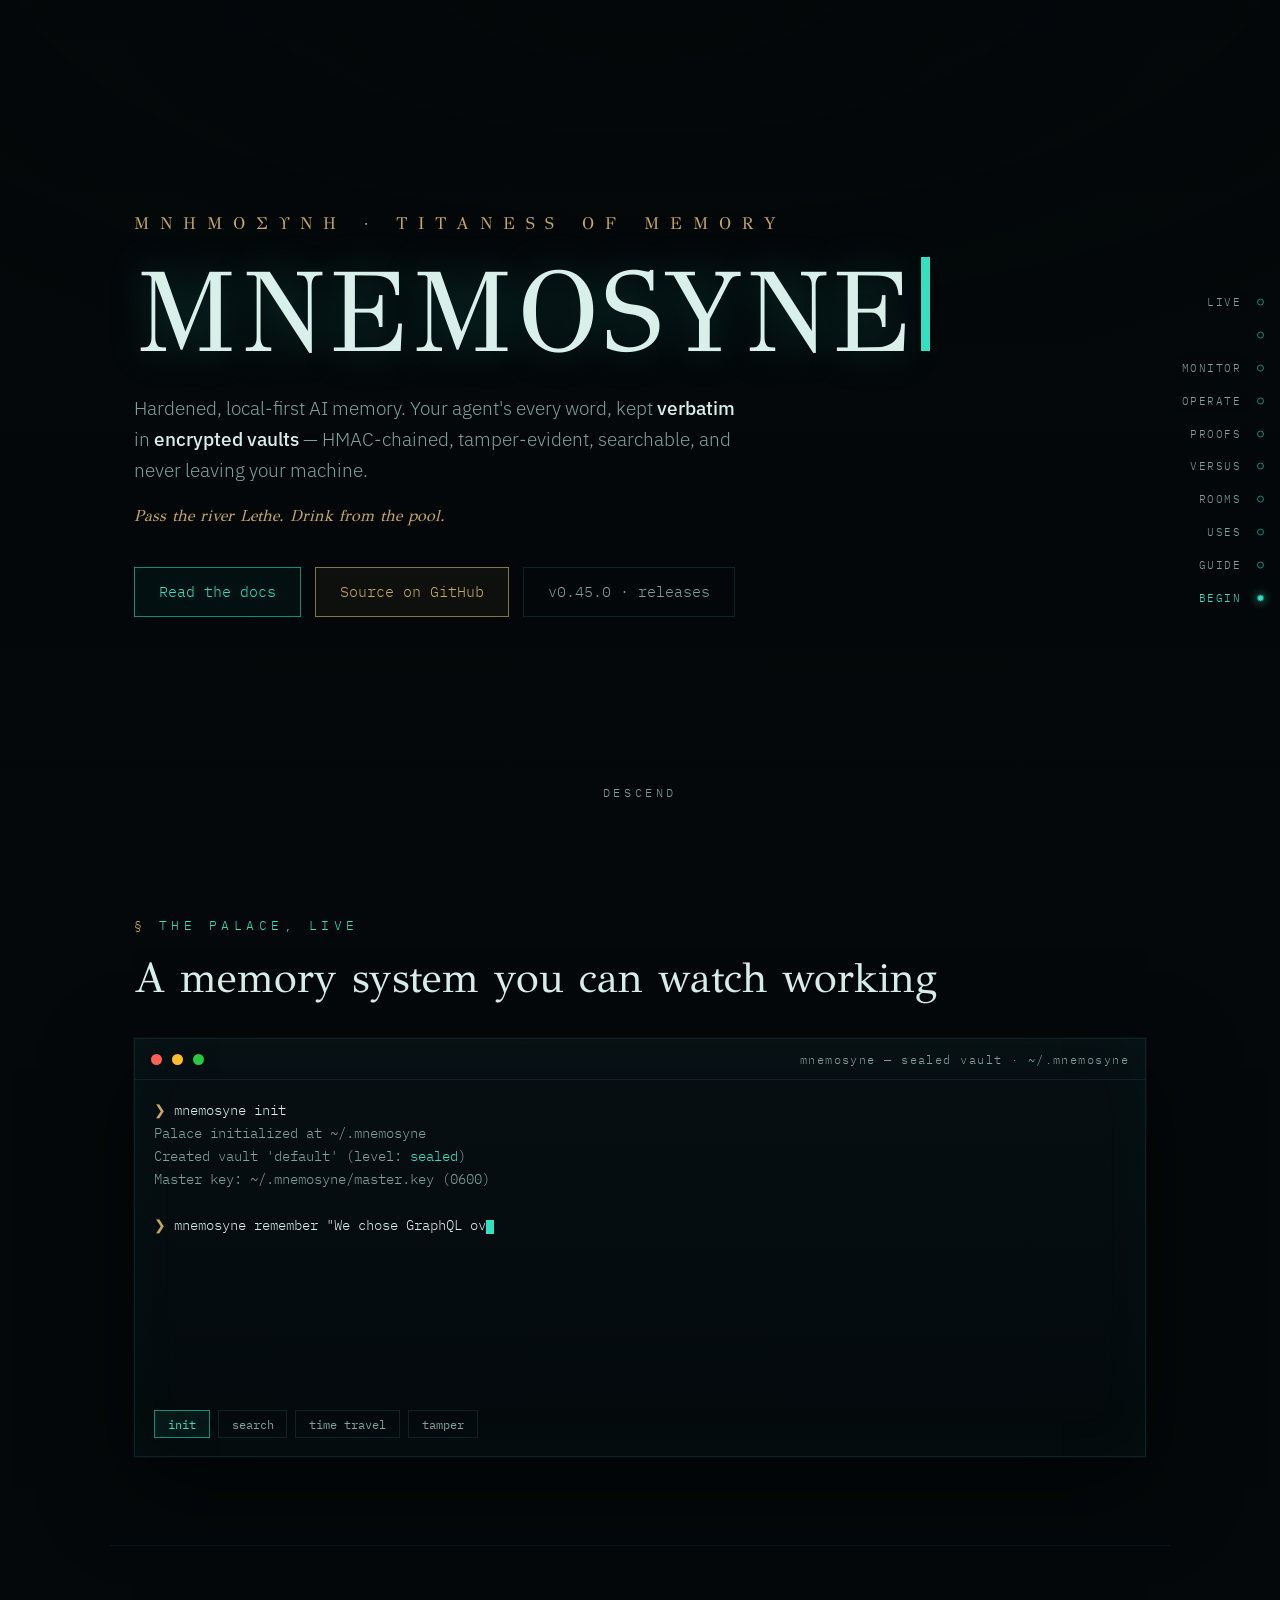
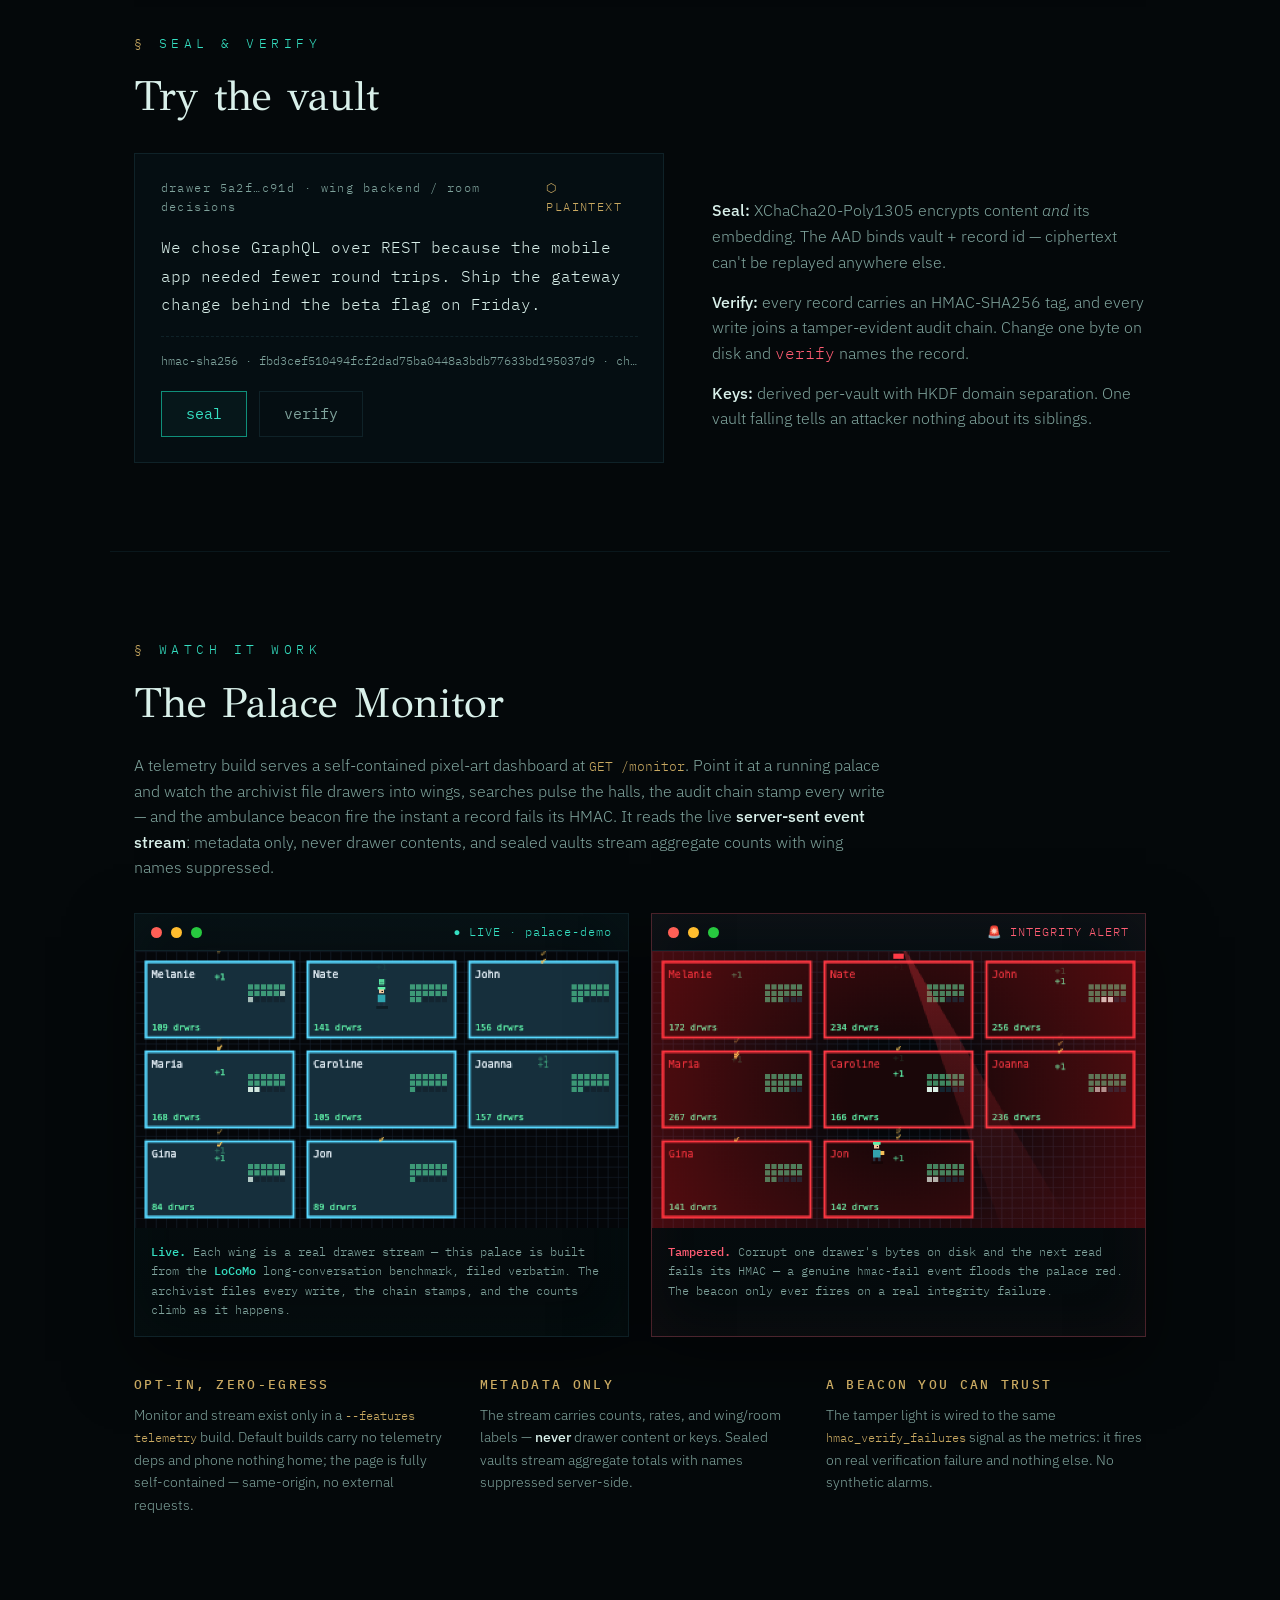
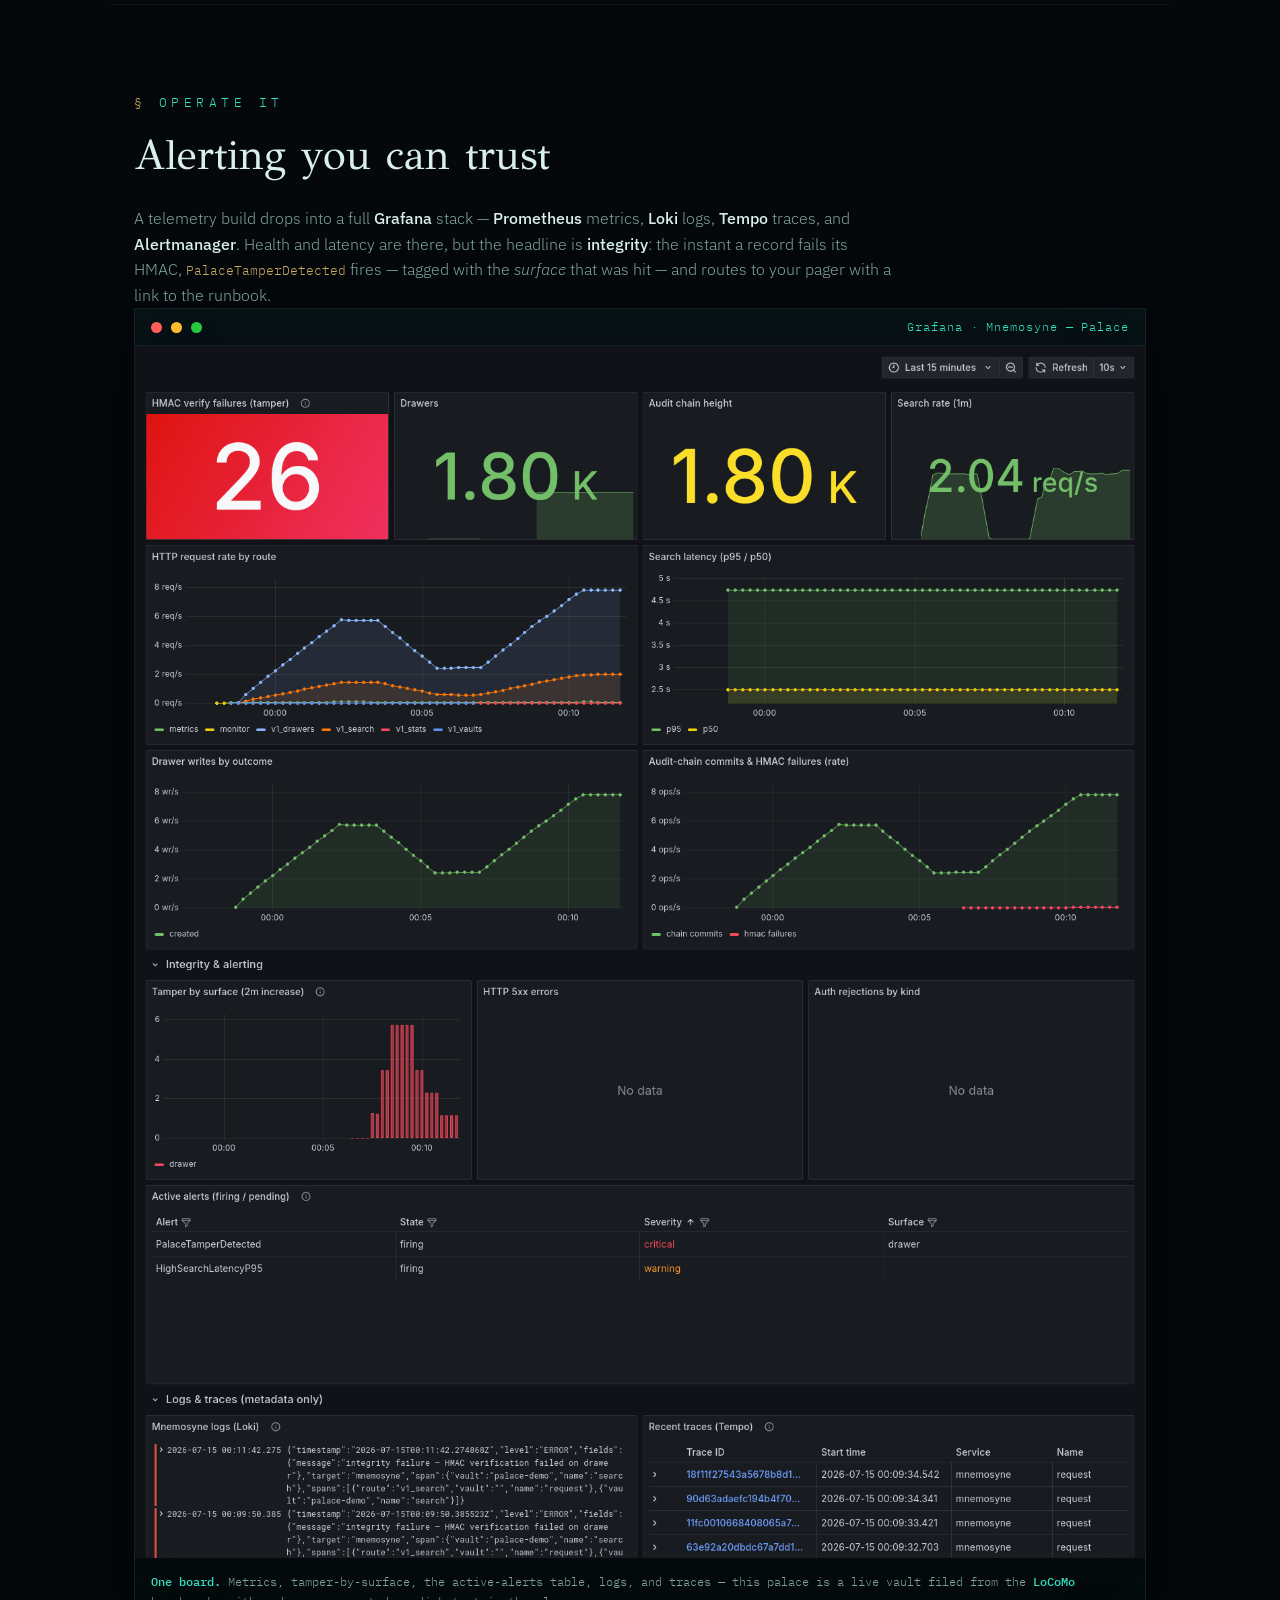
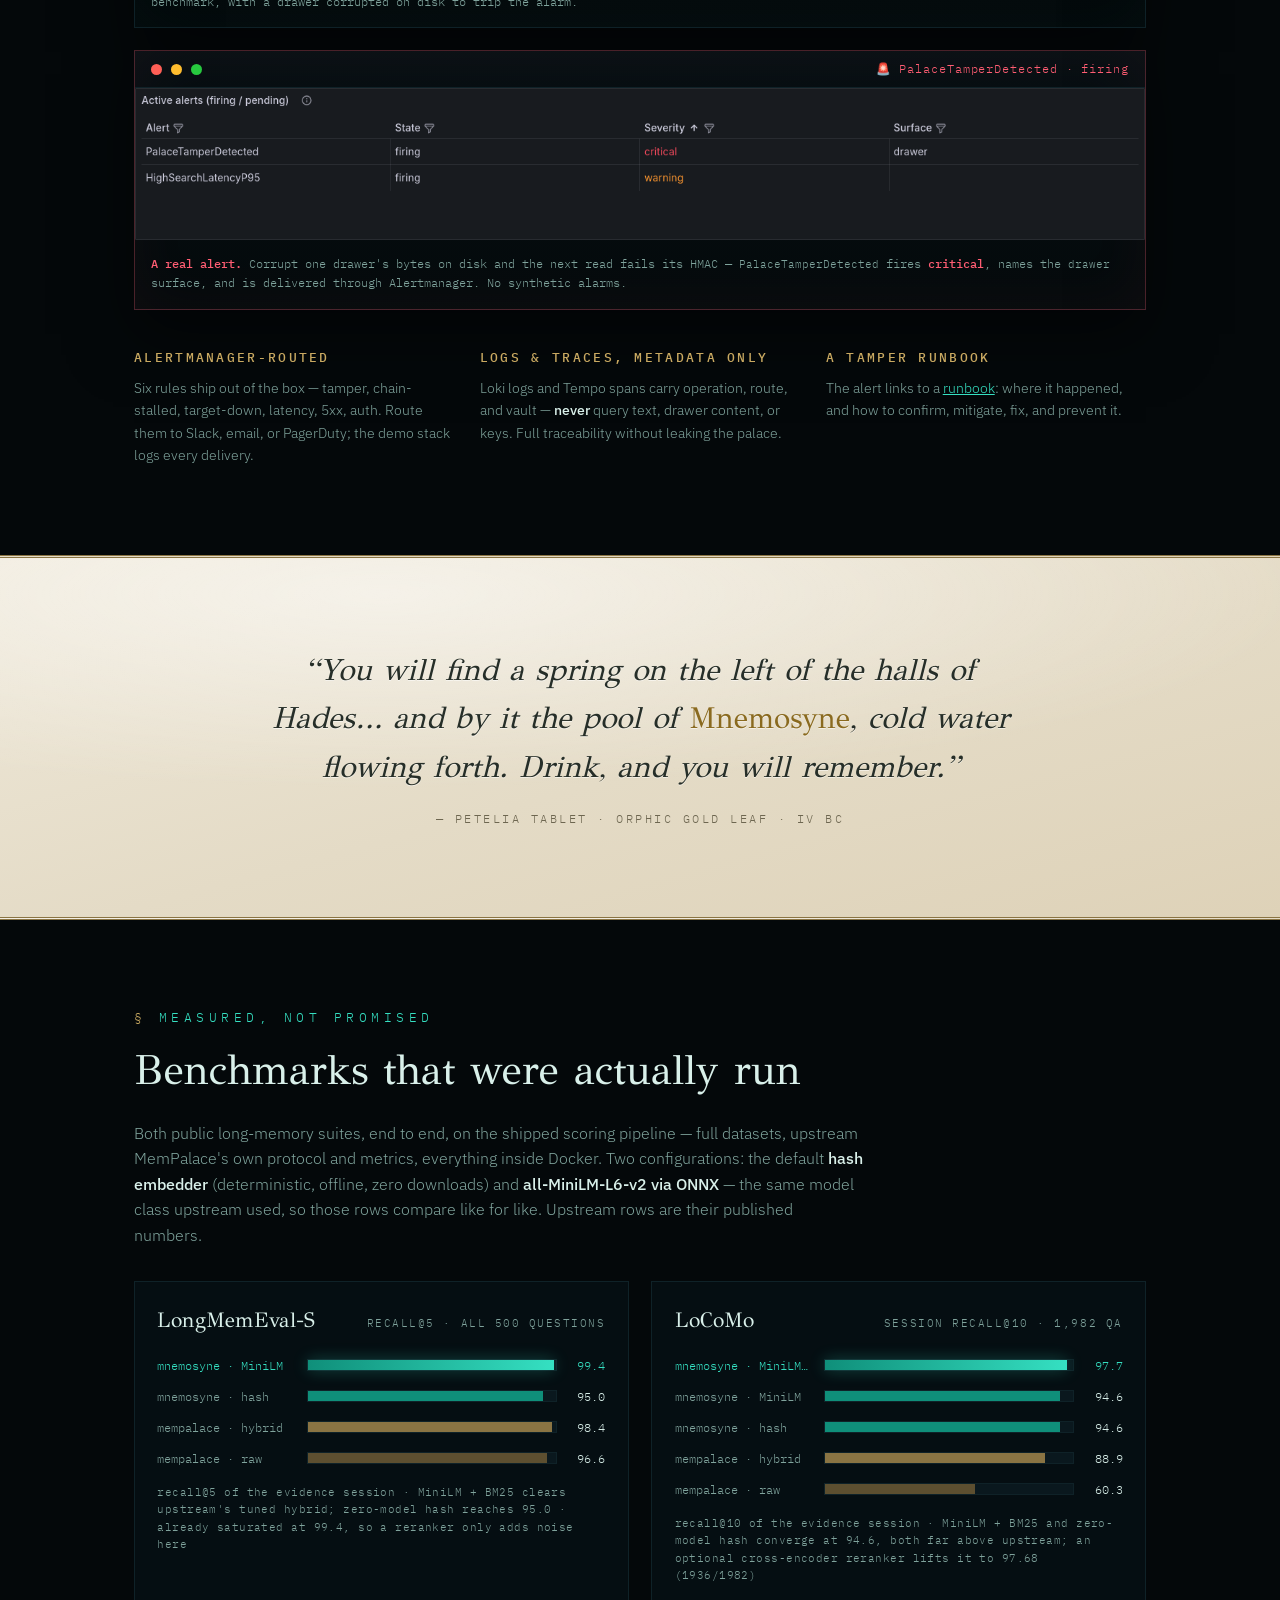
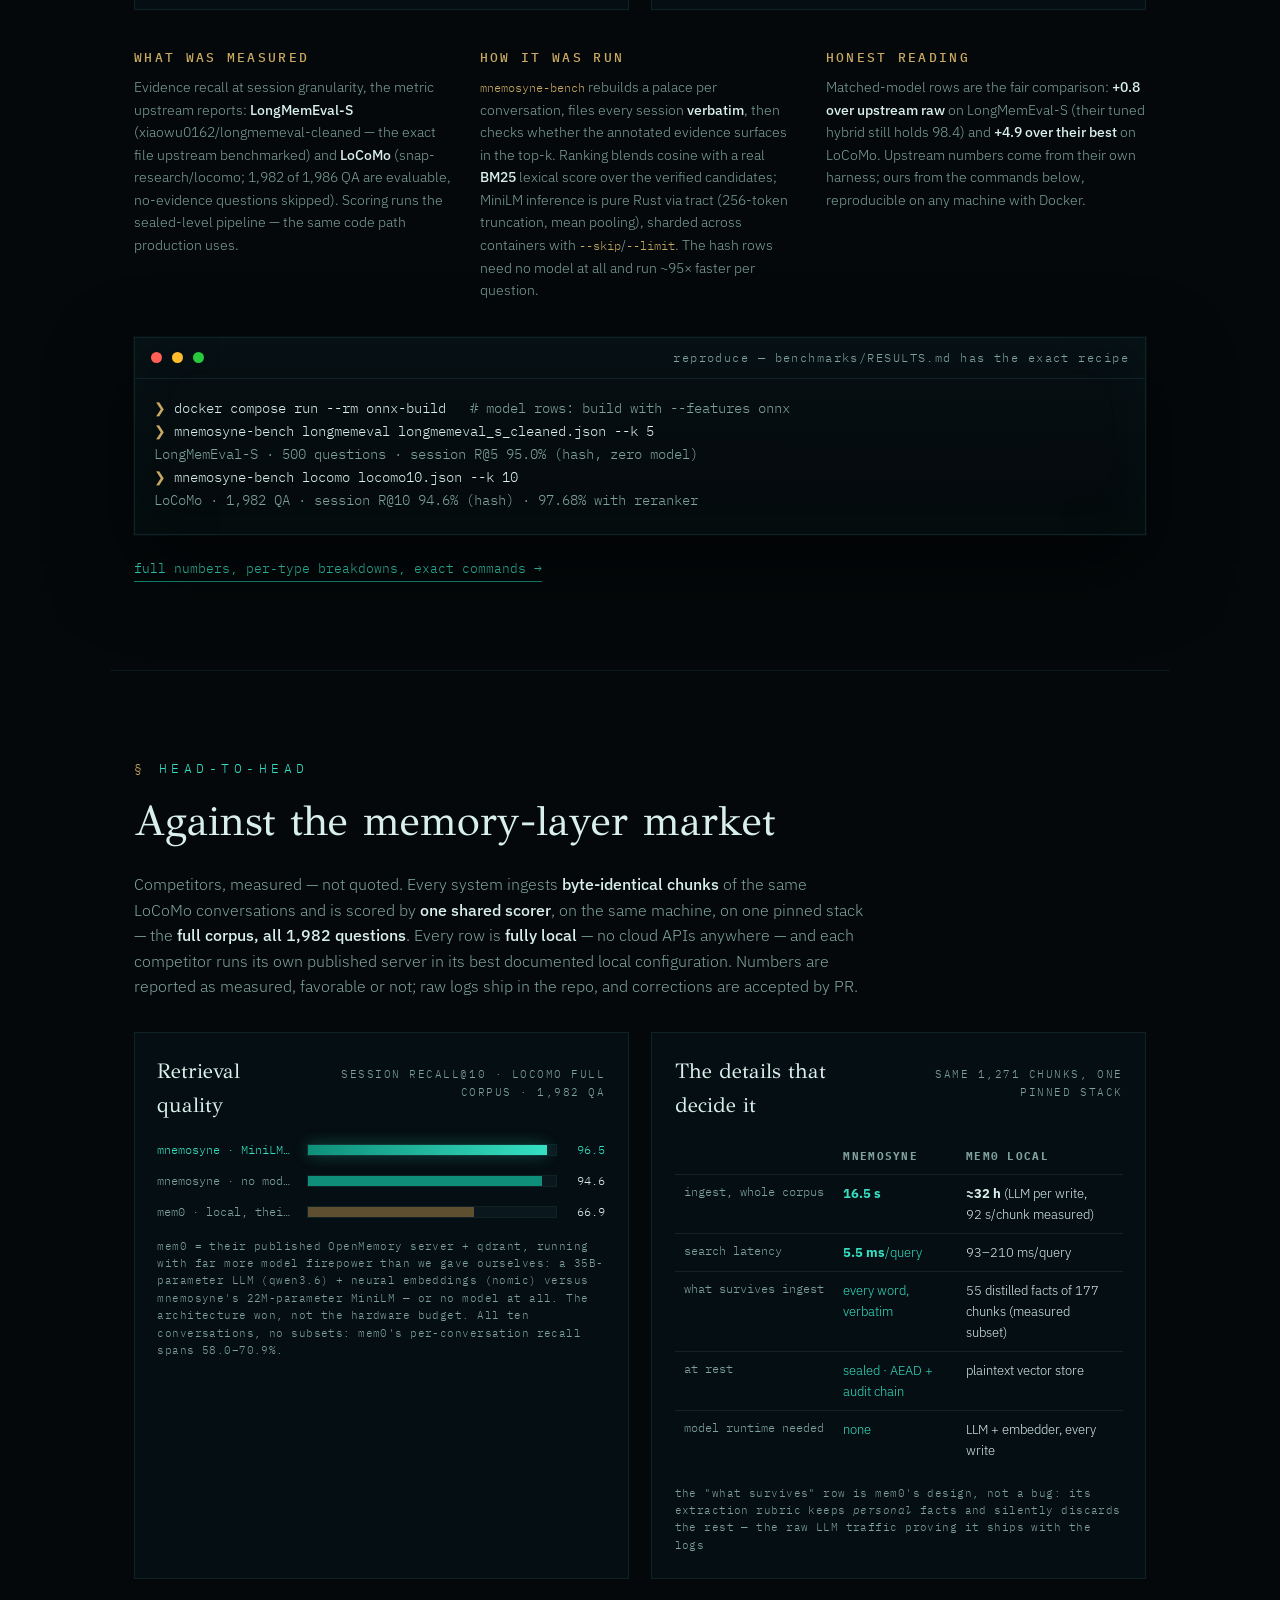
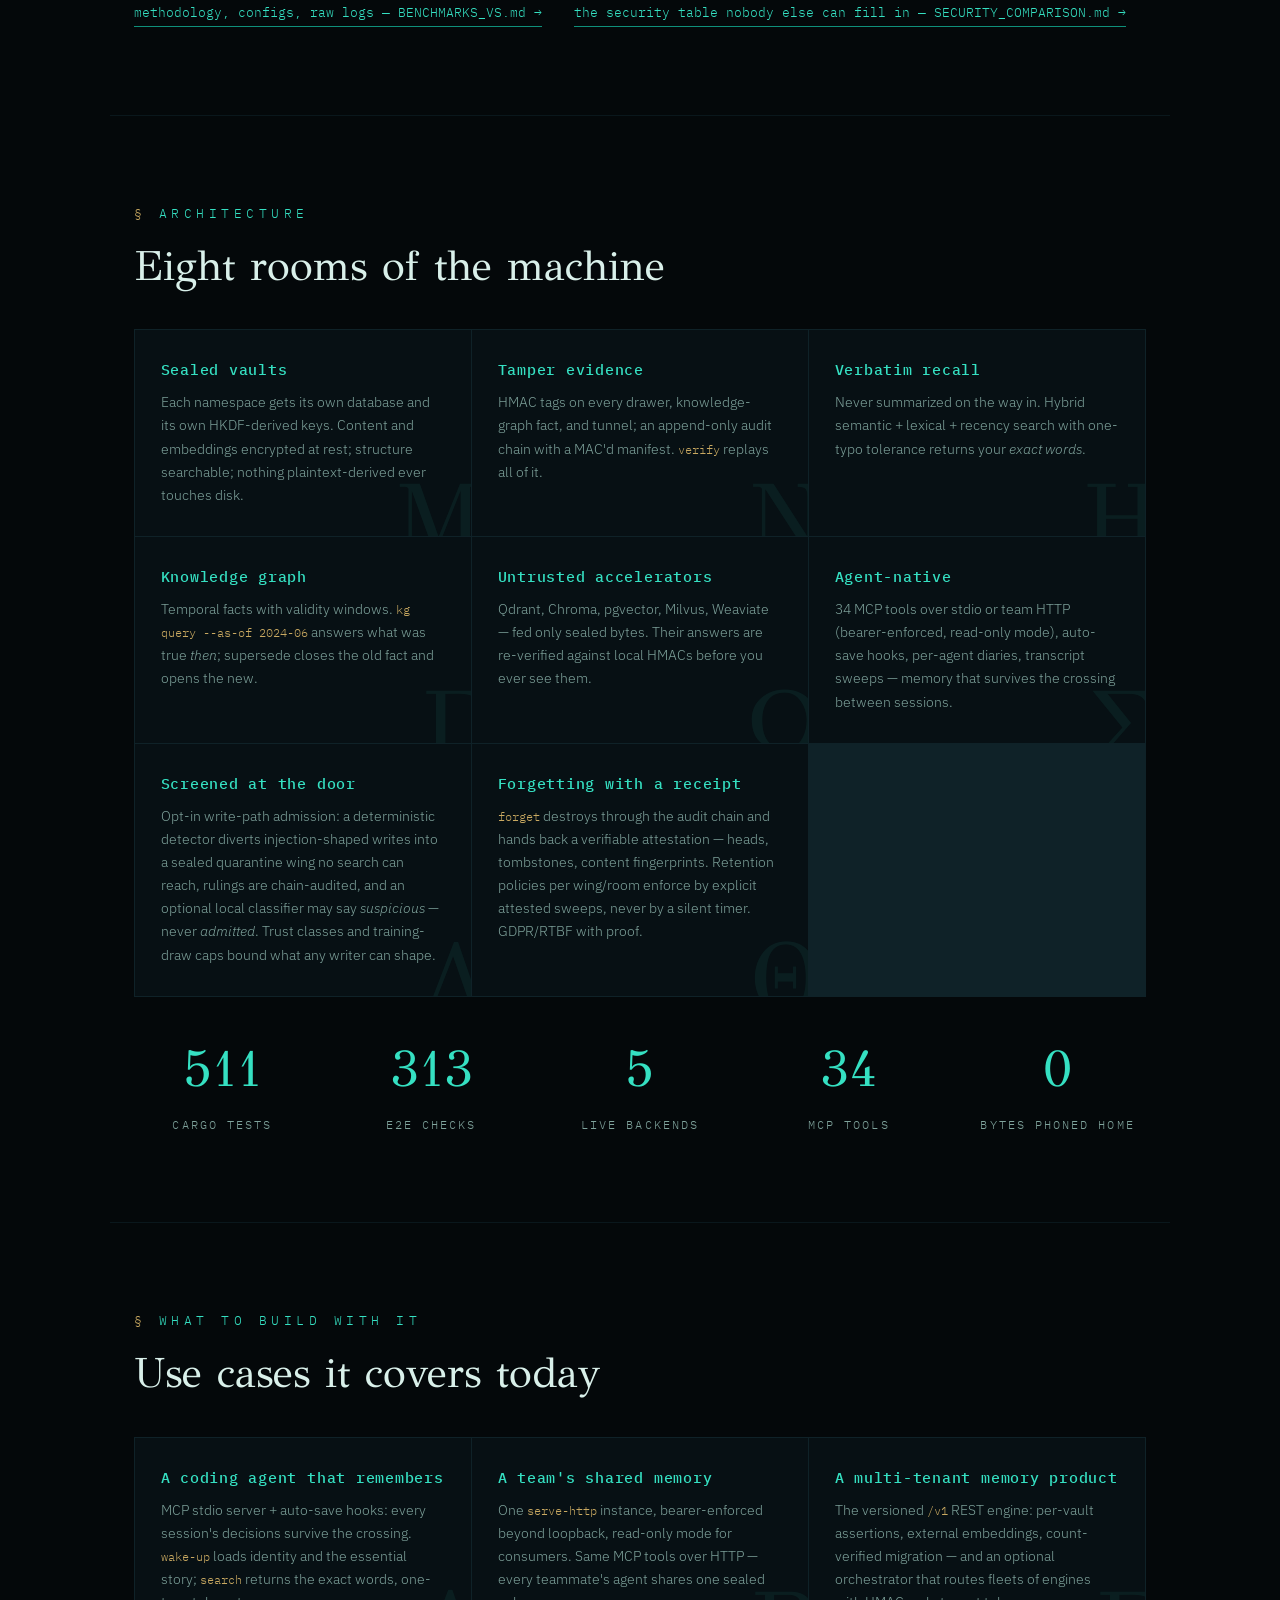
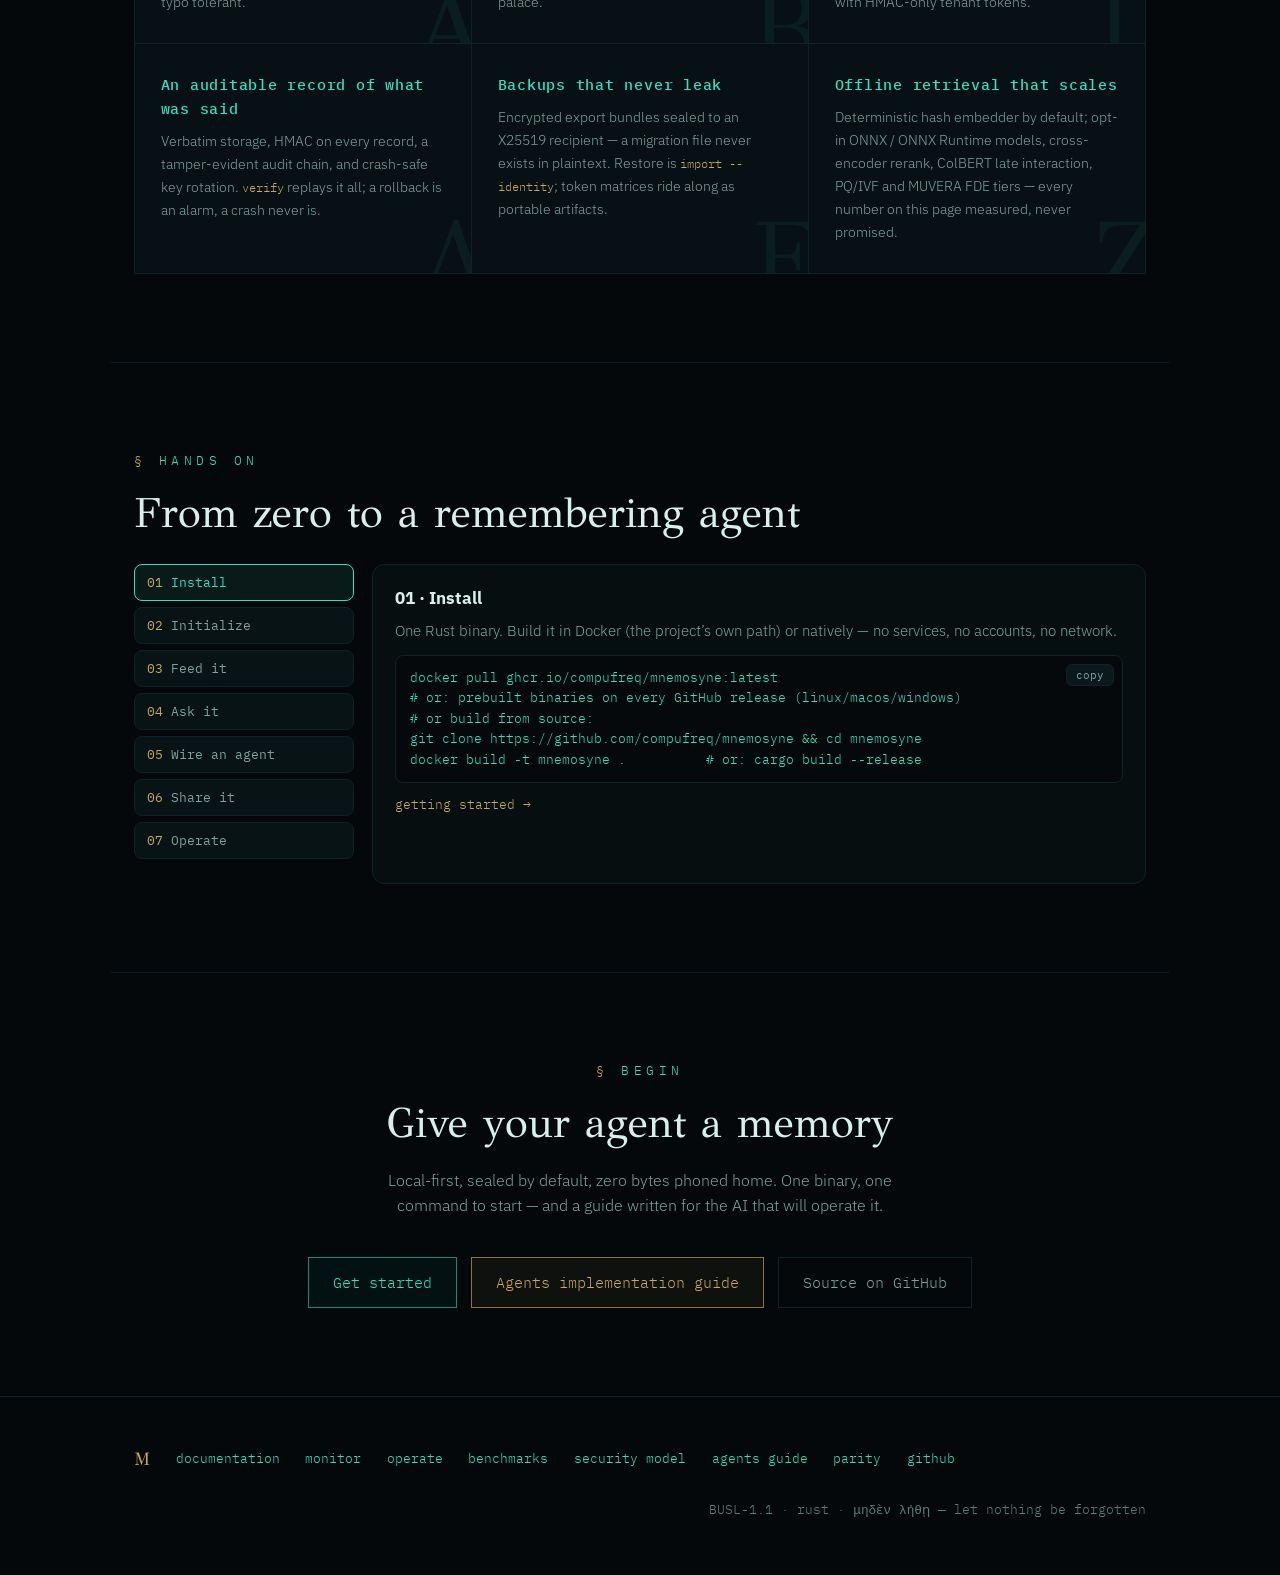
==== commit 1589a1b2: "the tier-1 wishlist closes: attack-fixture similarity + the declared rate screen Attack-fixture simi" ====
--- a/website/landing/index.html
+++ b/website/landing/index.html
@@ -847,7 +847,7 @@
     </div>
     <div class="stats">
       <div class="stat"><div class="n" data-count="511">0</div><div class="l">cargo tests</div></div>
-      <div class="stat"><div class="n" data-count="304">0</div><div class="l">e2e checks</div></div>
+      <div class="stat"><div class="n" data-count="313">0</div><div class="l">e2e checks</div></div>
       <div class="stat"><div class="n" data-count="5">0</div><div class="l">live backends</div></div>
       <div class="stat"><div class="n" data-count="34">0</div><div class="l">mcp tools</div></div>
       <div class="stat"><div class="n" data-count="0">0</div><div class="l">bytes phoned home</div></div>
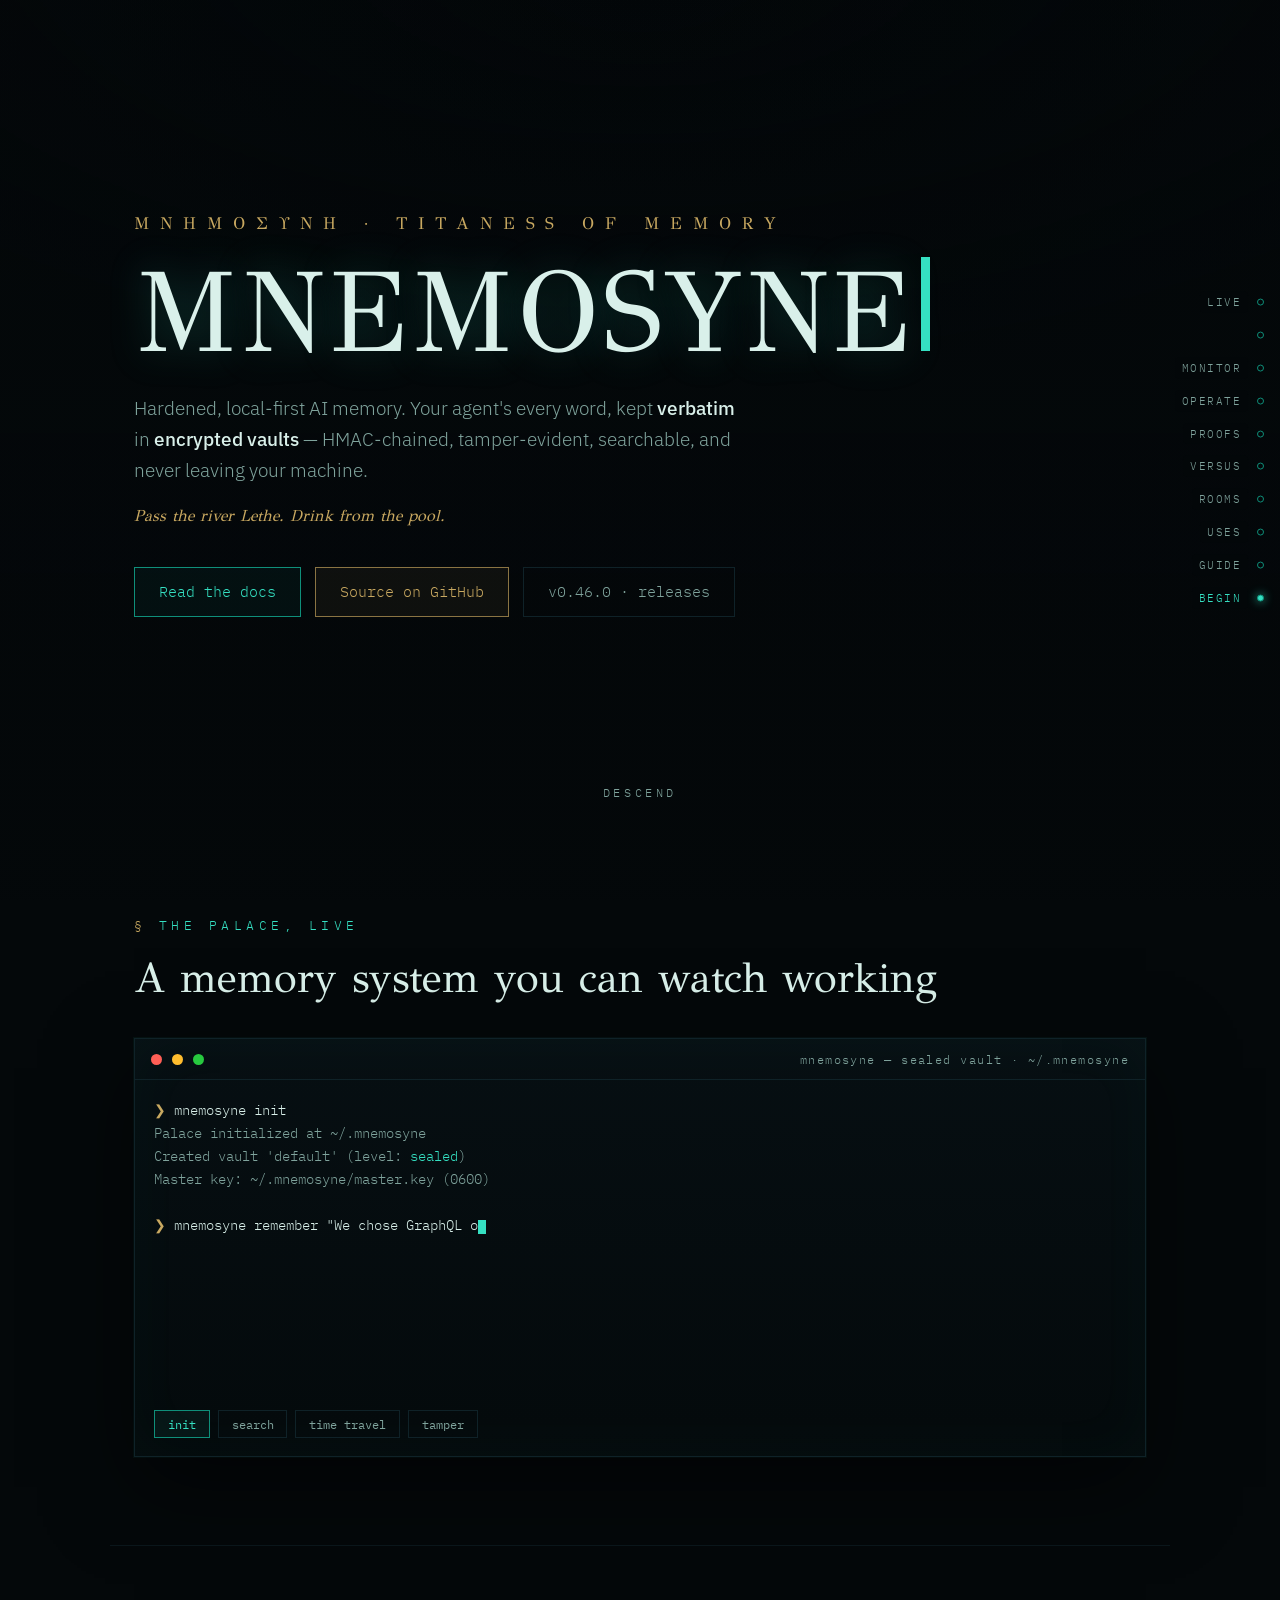
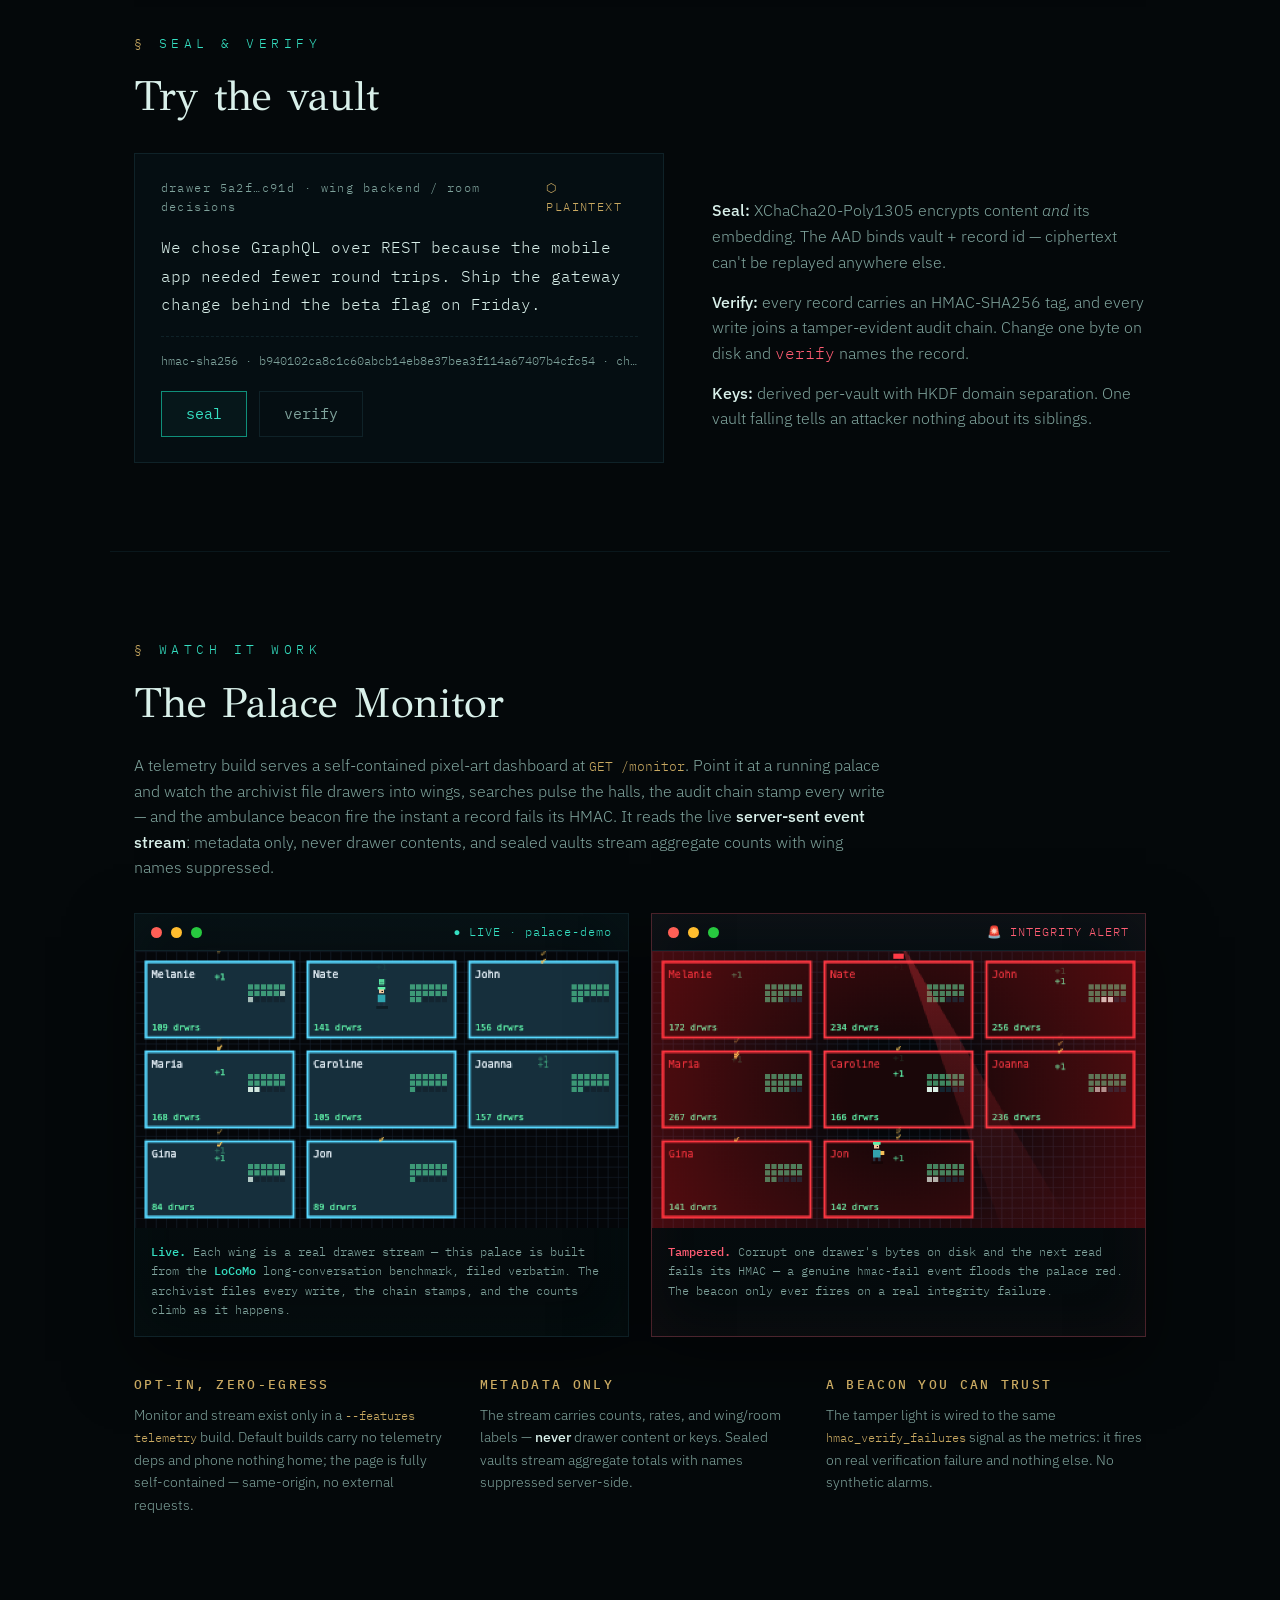
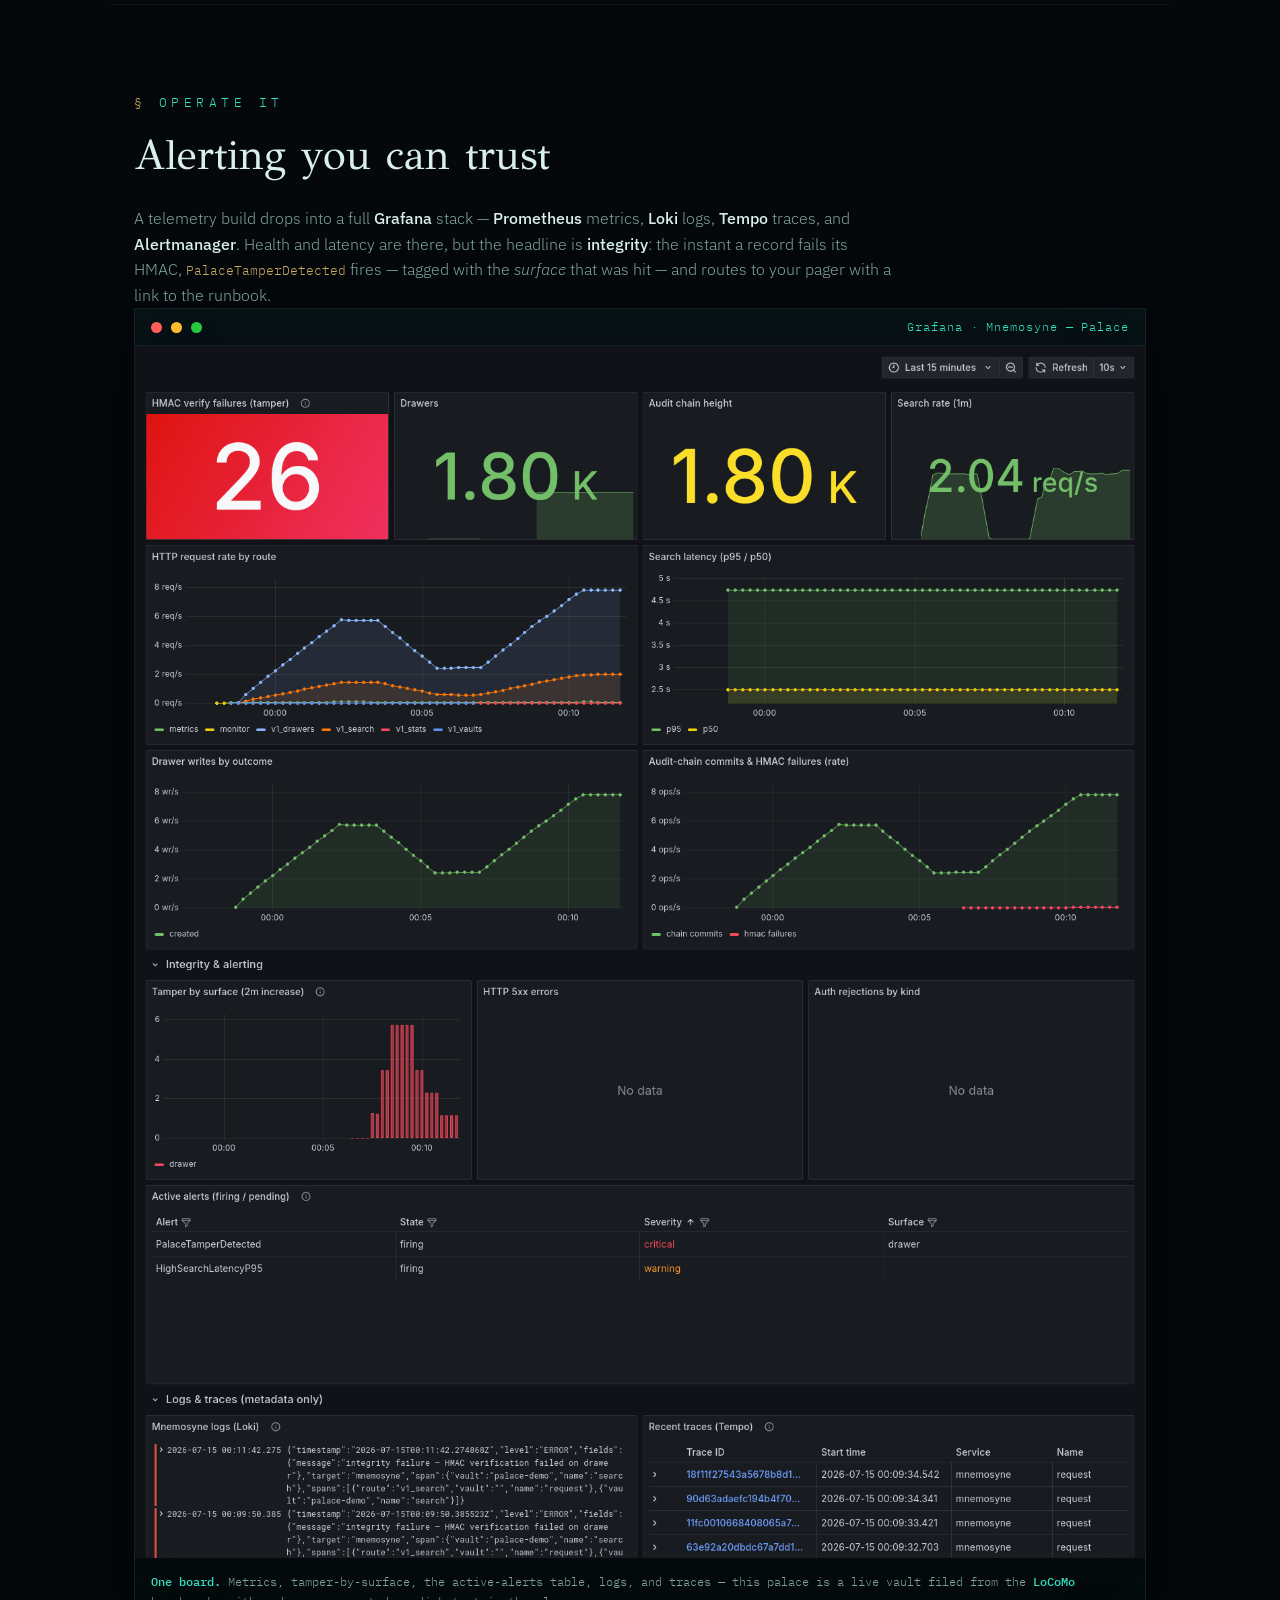
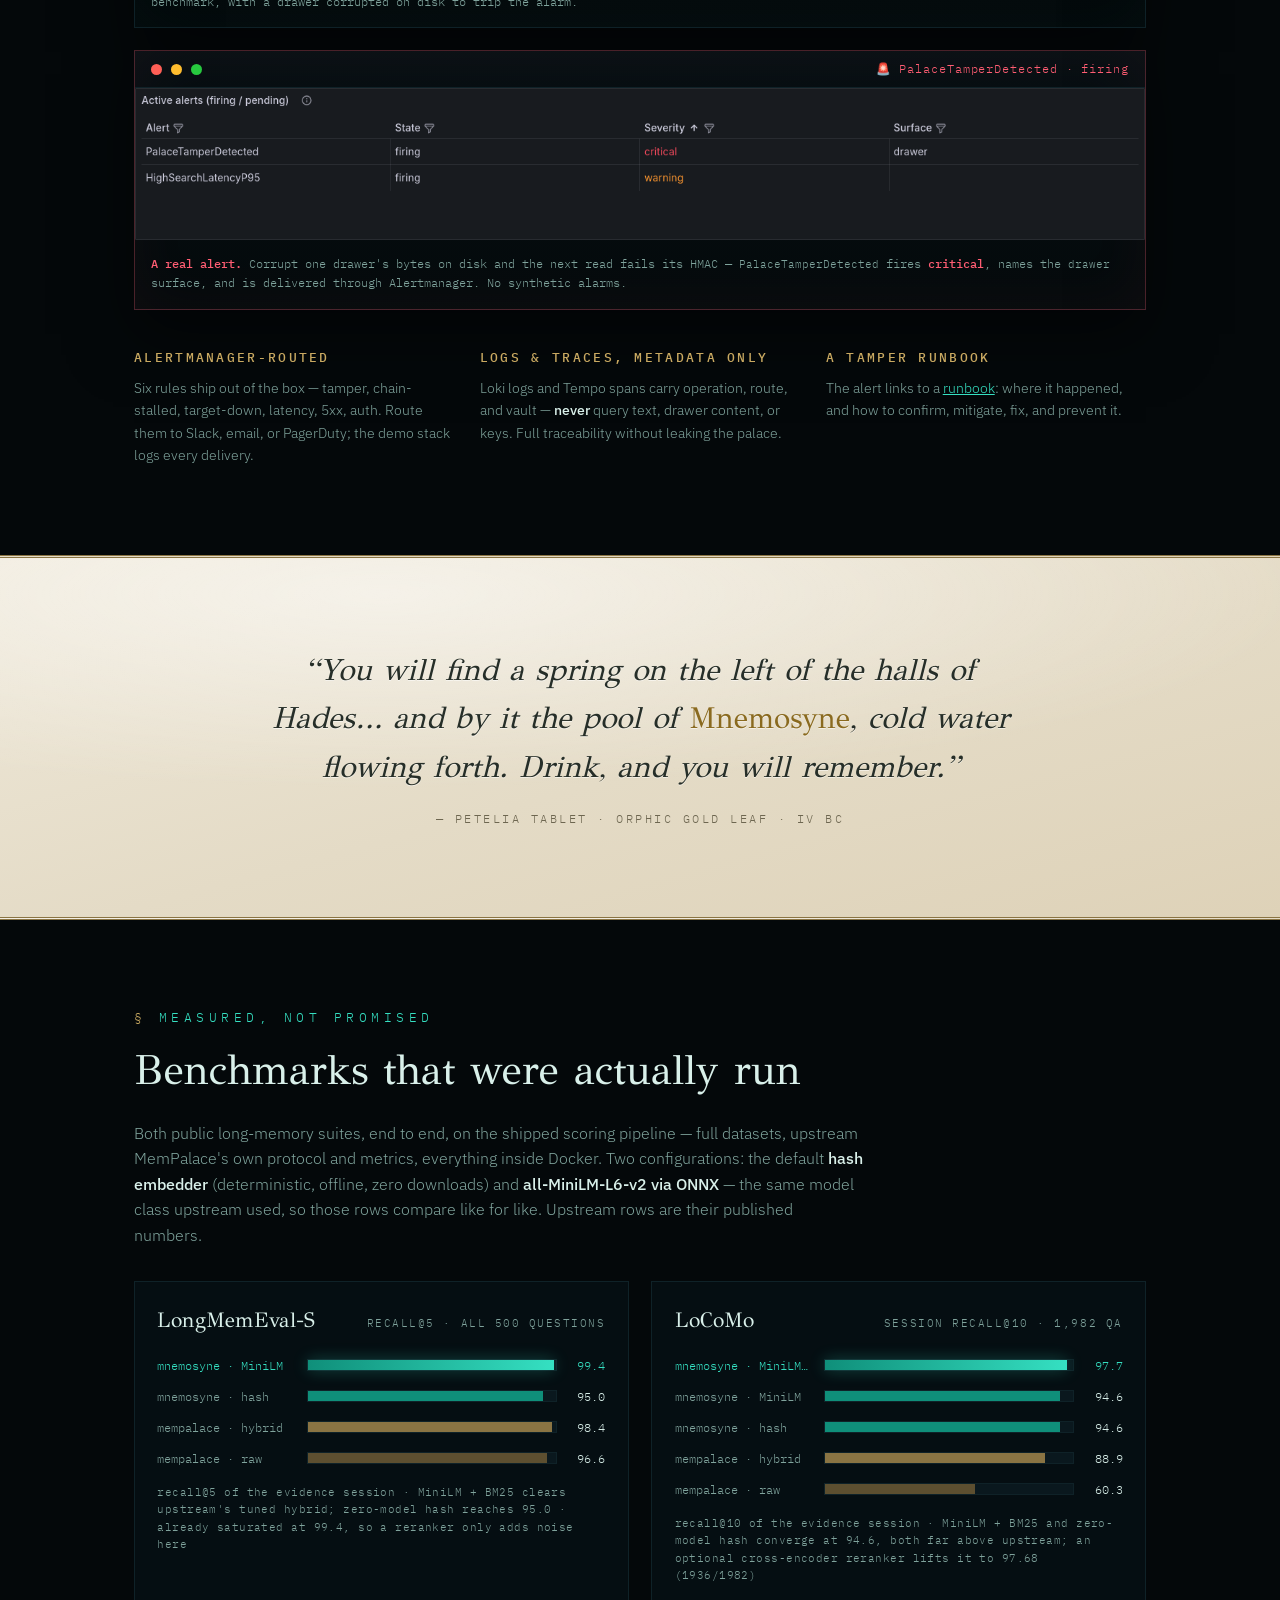
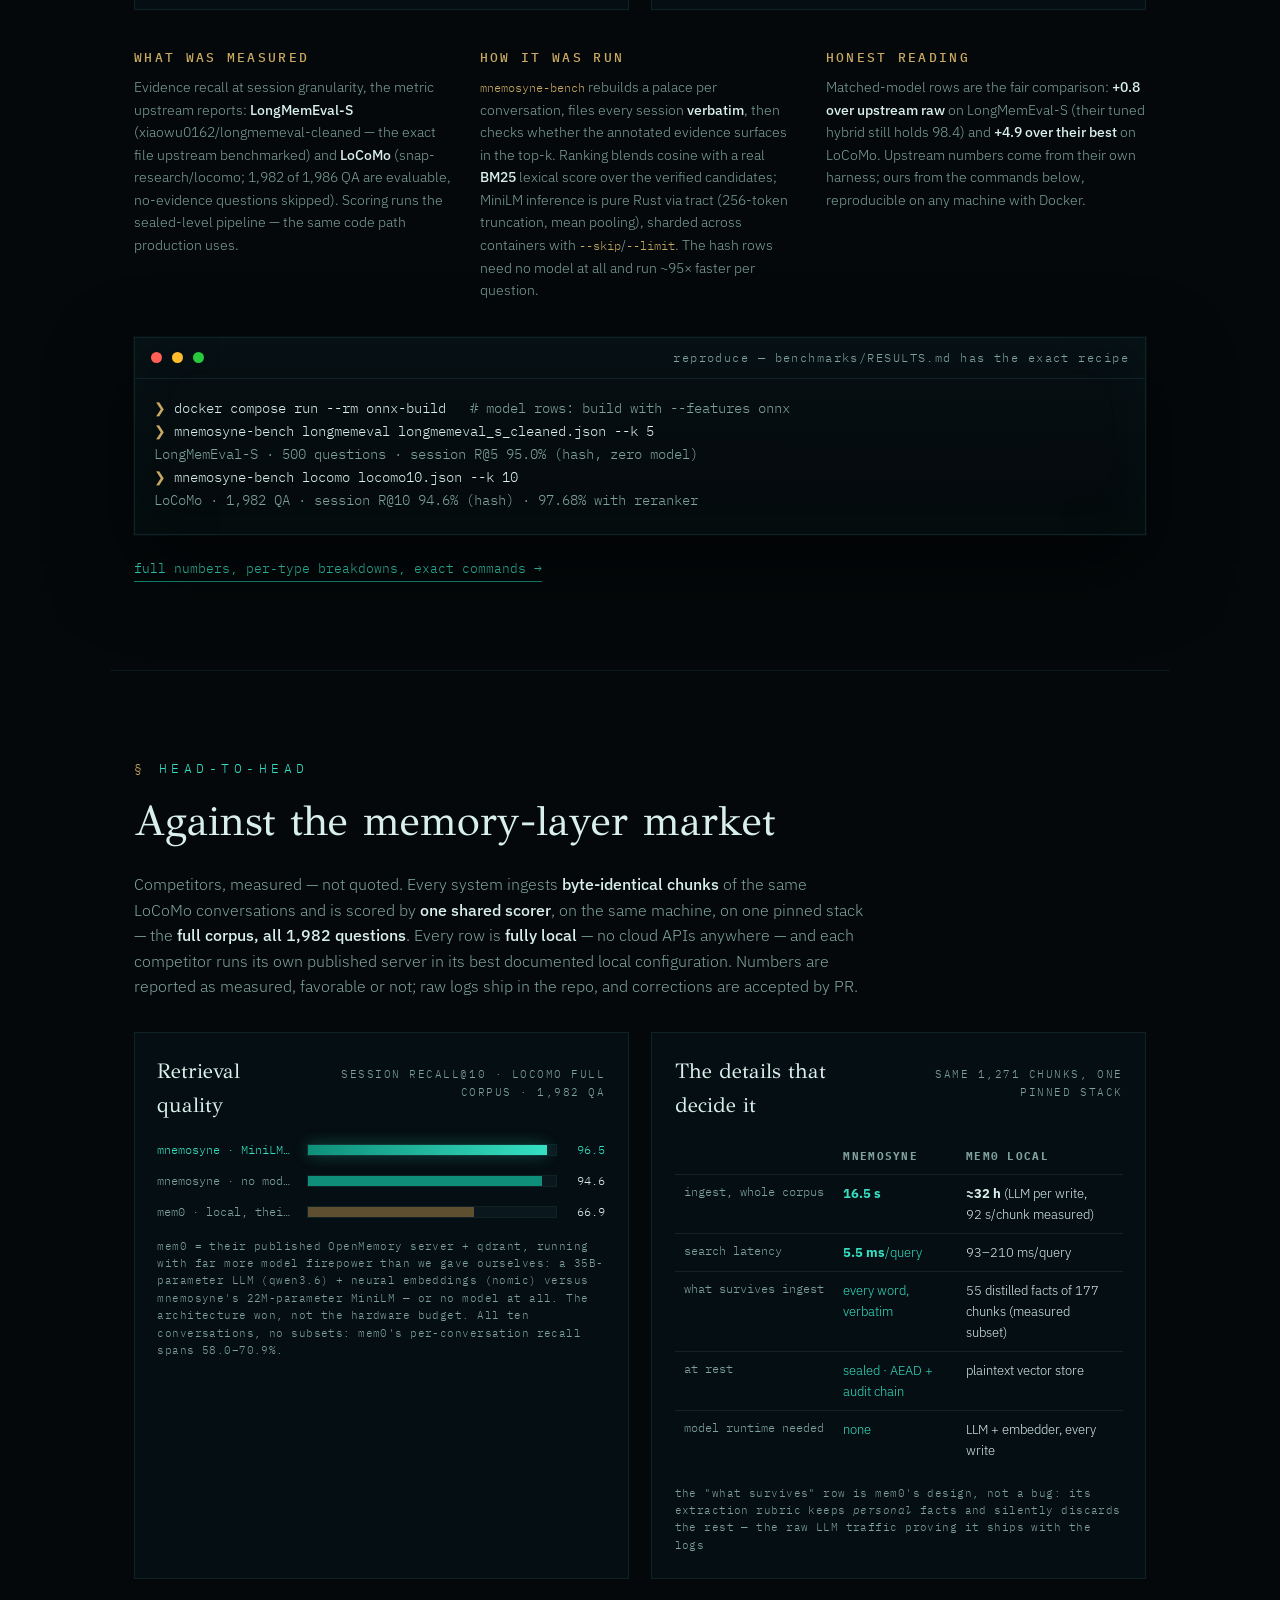
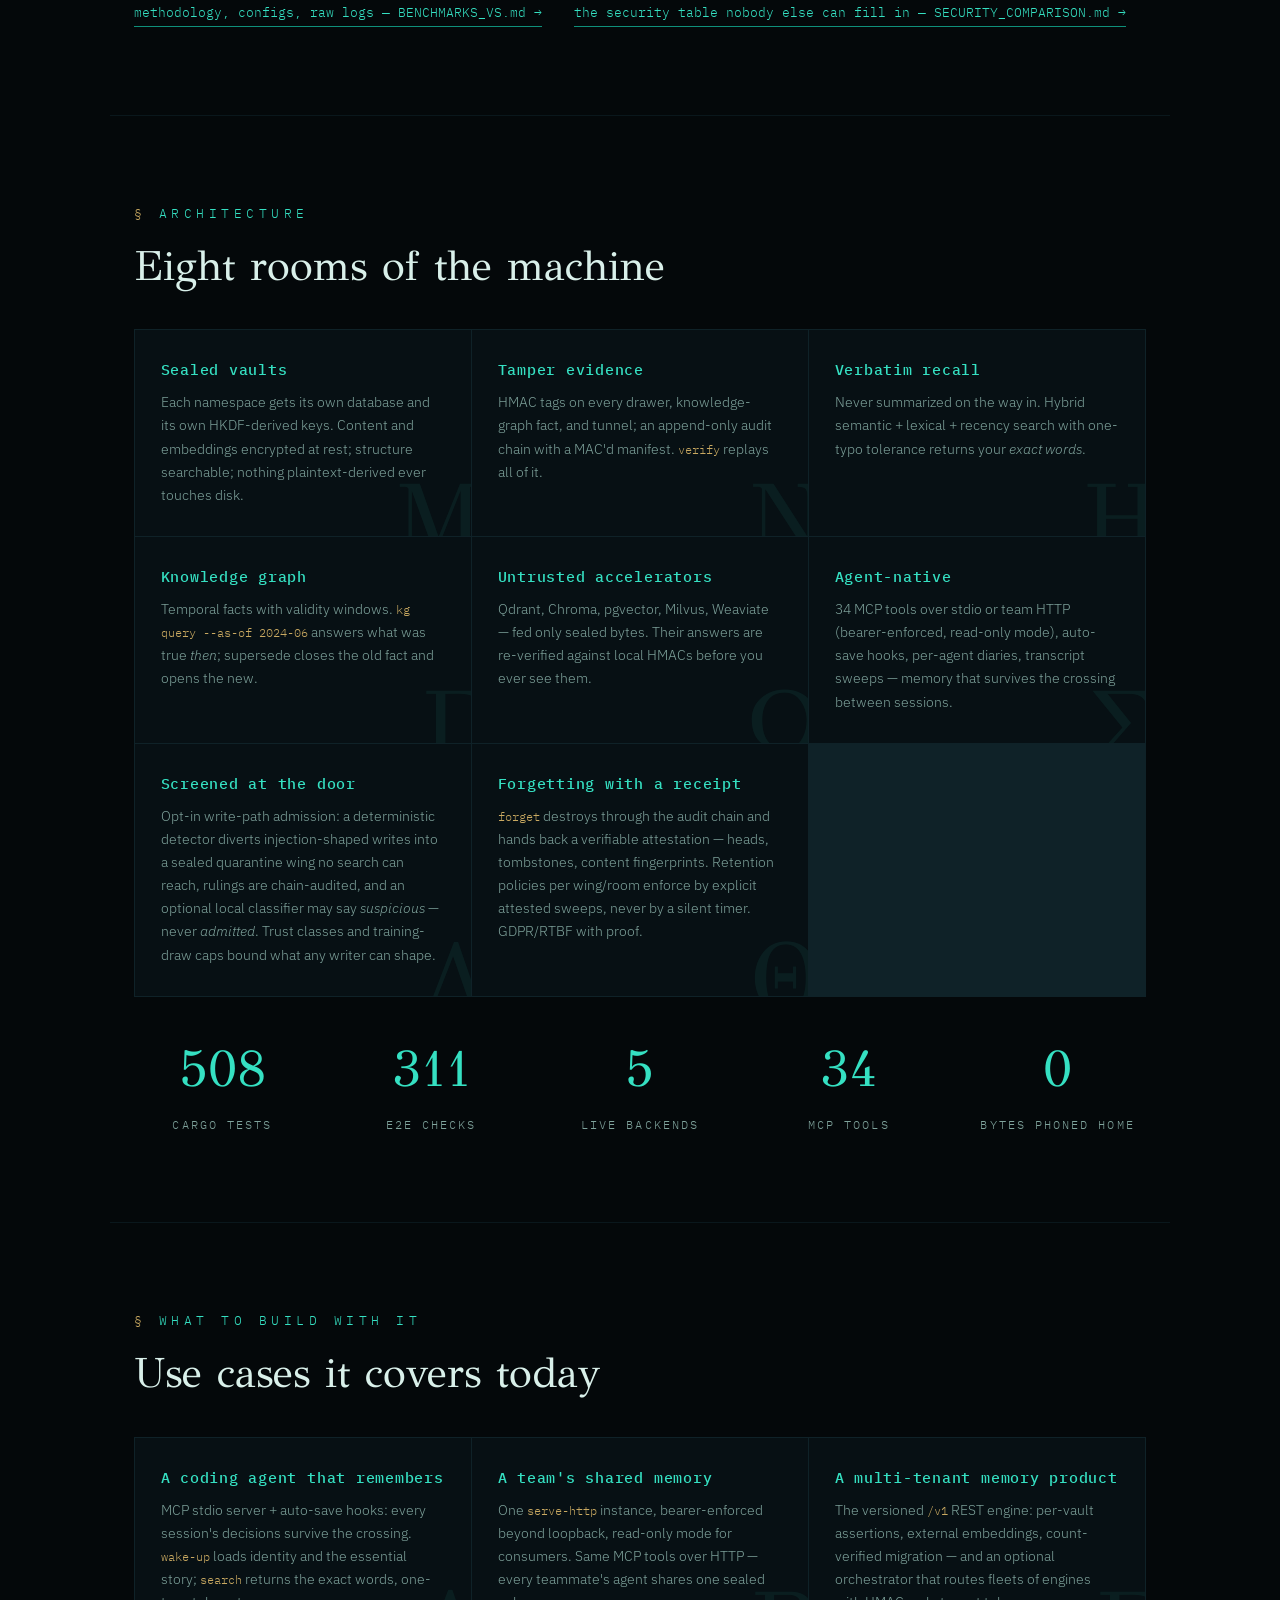
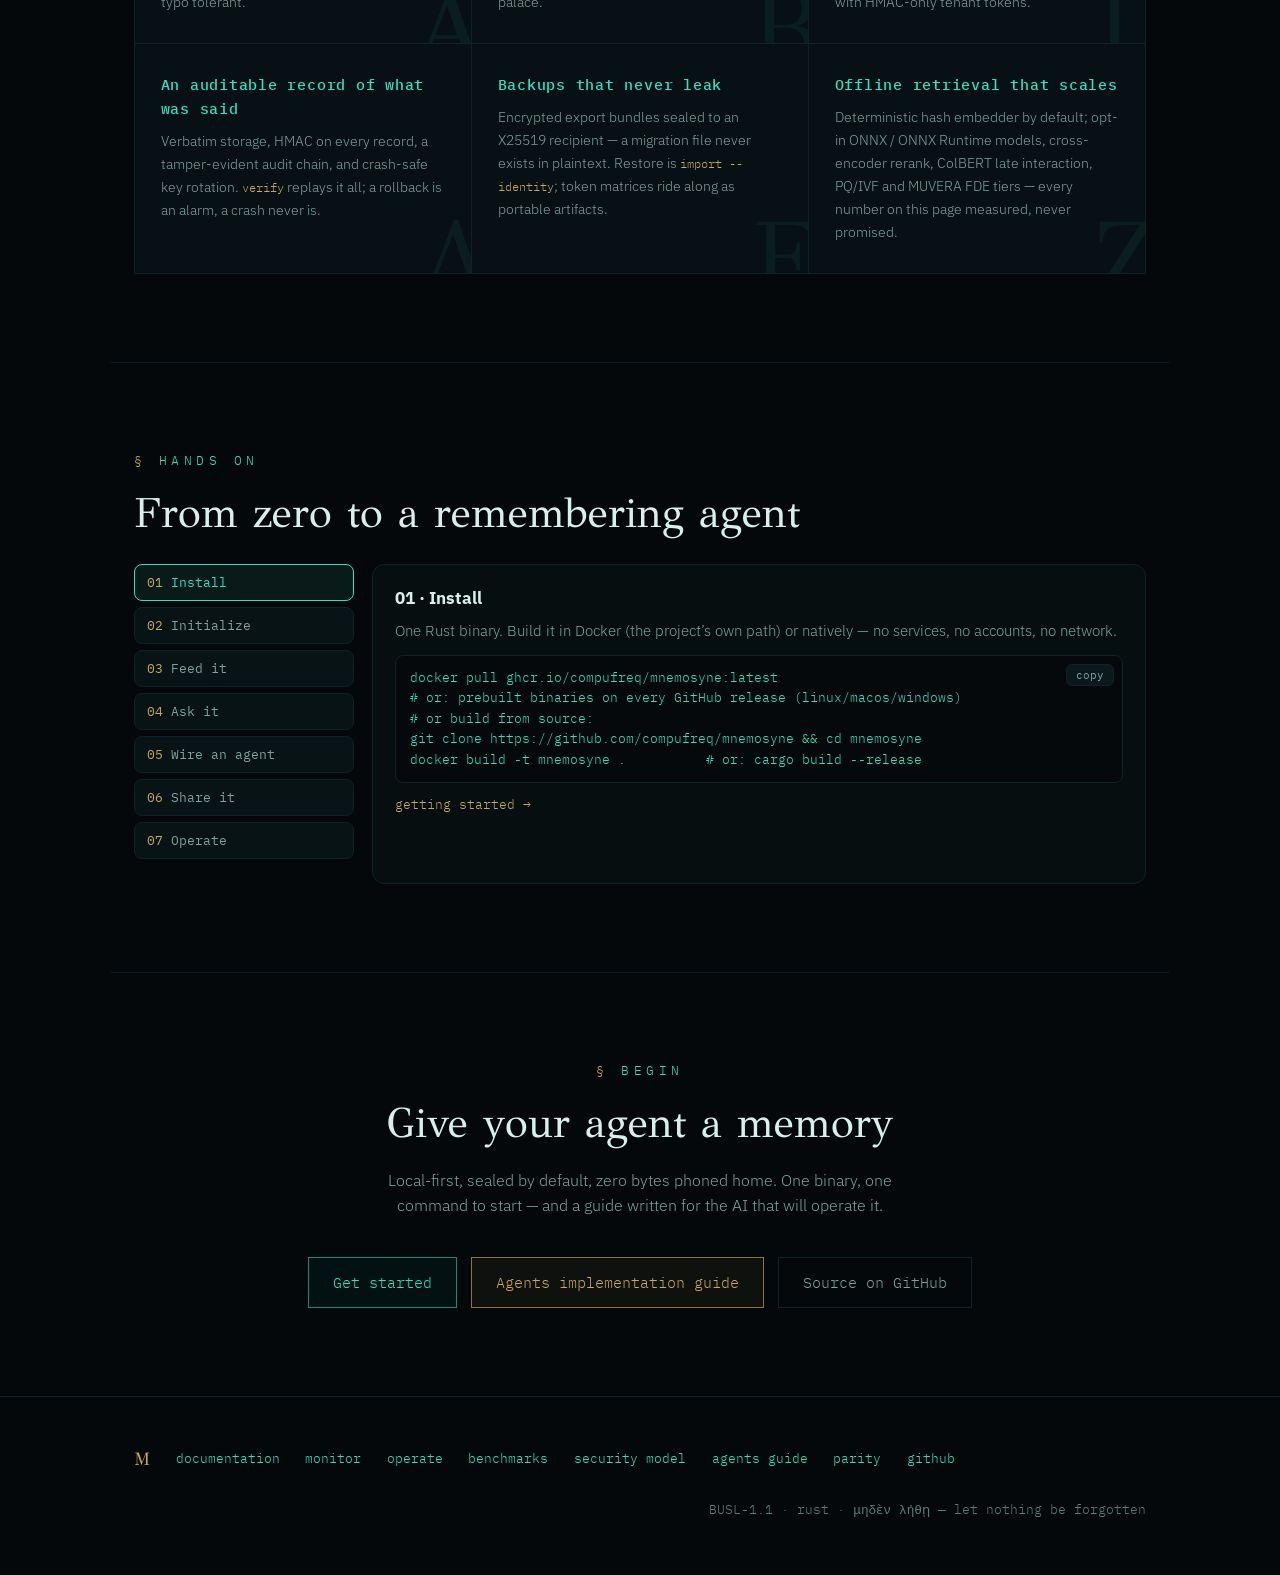
==== commit 3ee94d10: "v0.46.0: version bump and changelog consolidation — fully covered: the wishlist closes, ort ships ev" ====
--- a/website/landing/index.html
+++ b/website/landing/index.html
@@ -502,7 +502,7 @@
     <div class="cta-row">
       <a class="btn" href="docs/">Read the docs</a>
       <a class="btn gold" href="https://github.com/compufreq/mnemosyne">Source on GitHub</a>
-      <a class="btn ghost" href="https://github.com/compufreq/mnemosyne/releases/latest">v0.45.0 · releases</a>
+      <a class="btn ghost" href="https://github.com/compufreq/mnemosyne/releases/latest">v0.46.0 · releases</a>
     </div>
     <div class="scroll-hint">descend</div>
   </header>
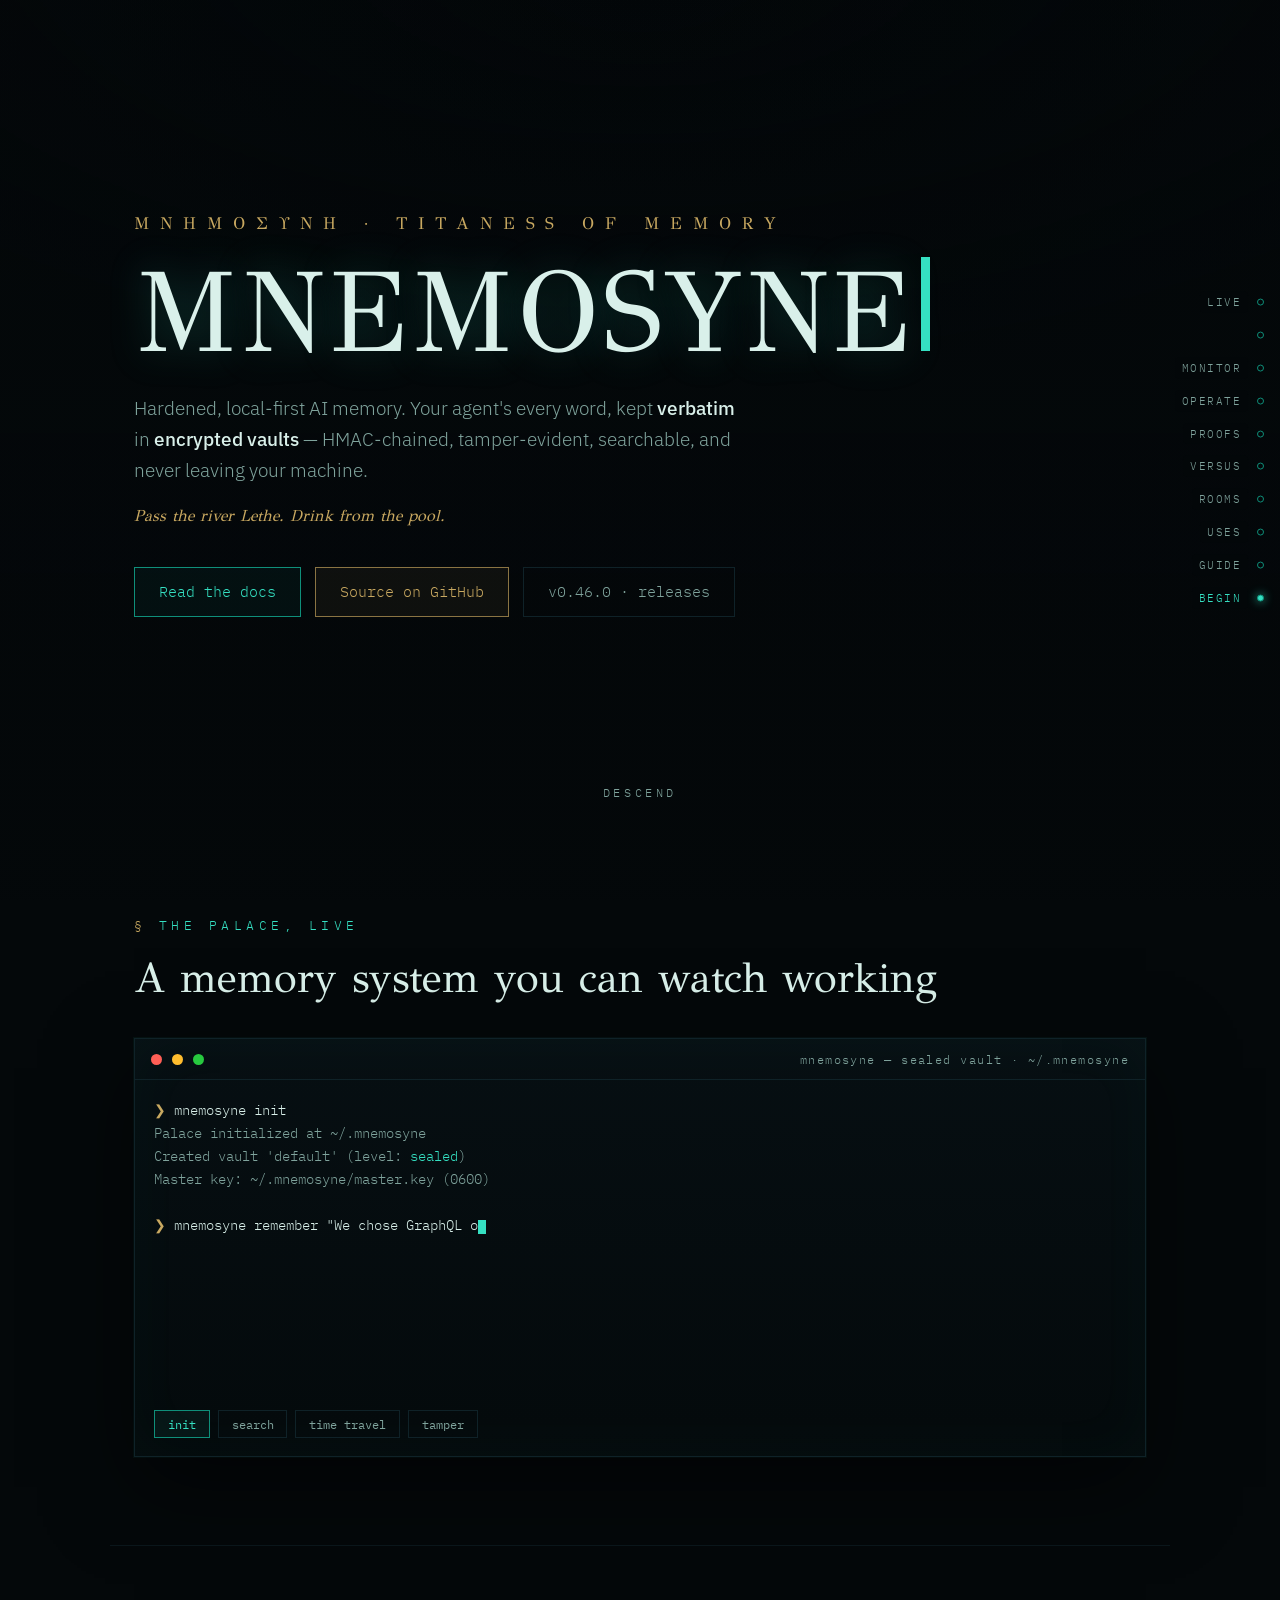
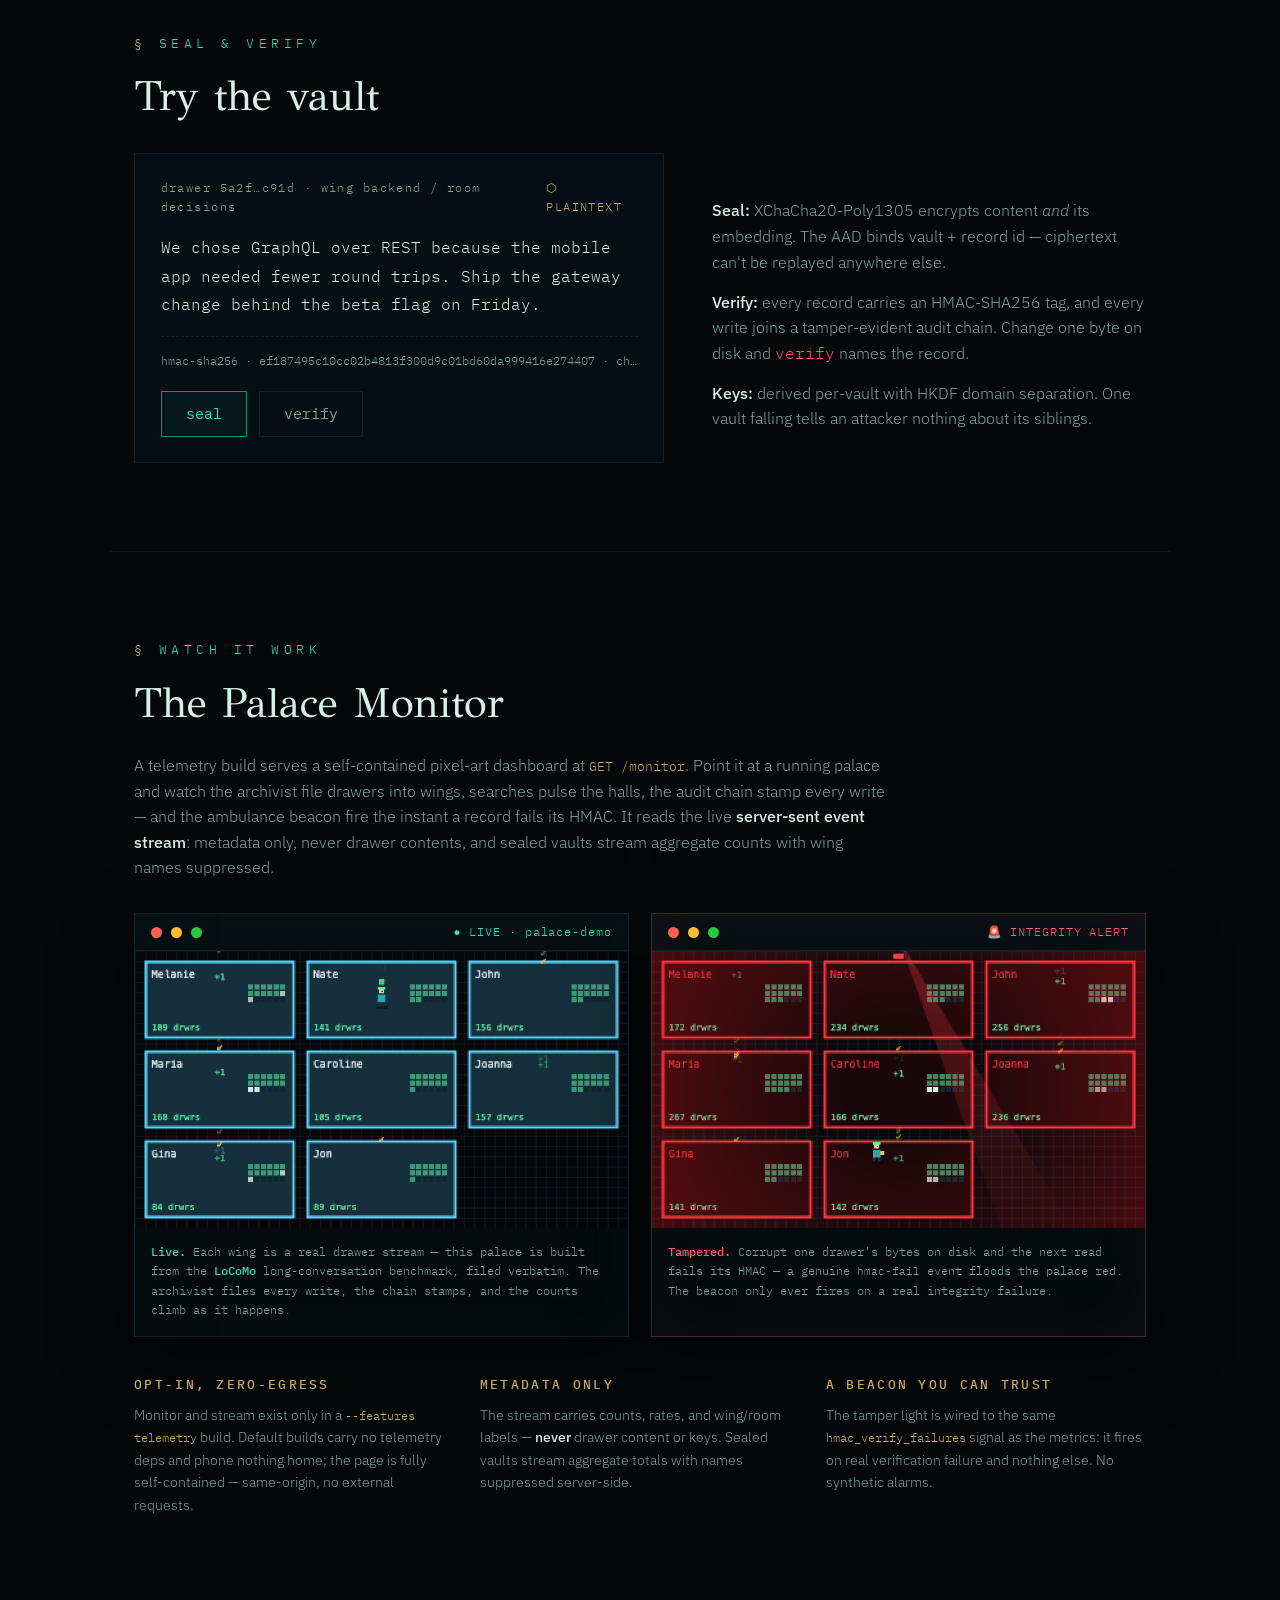
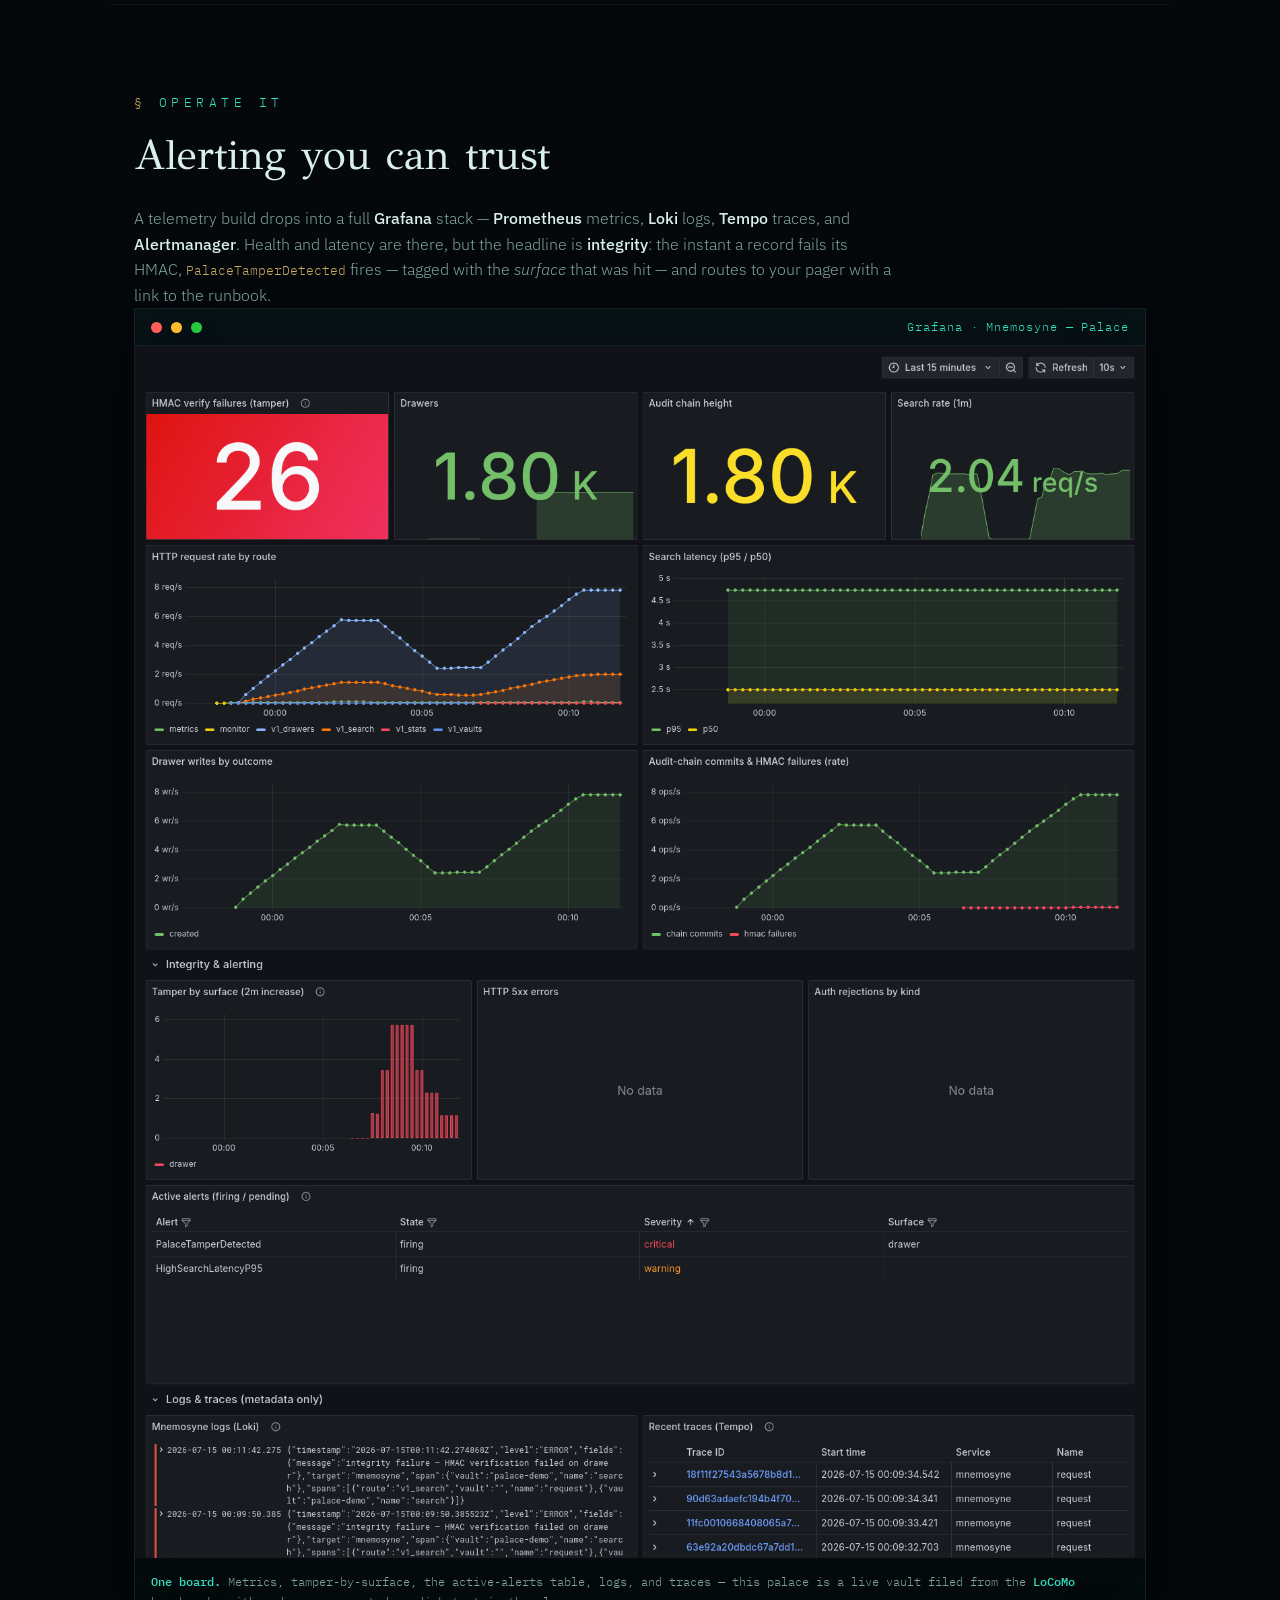
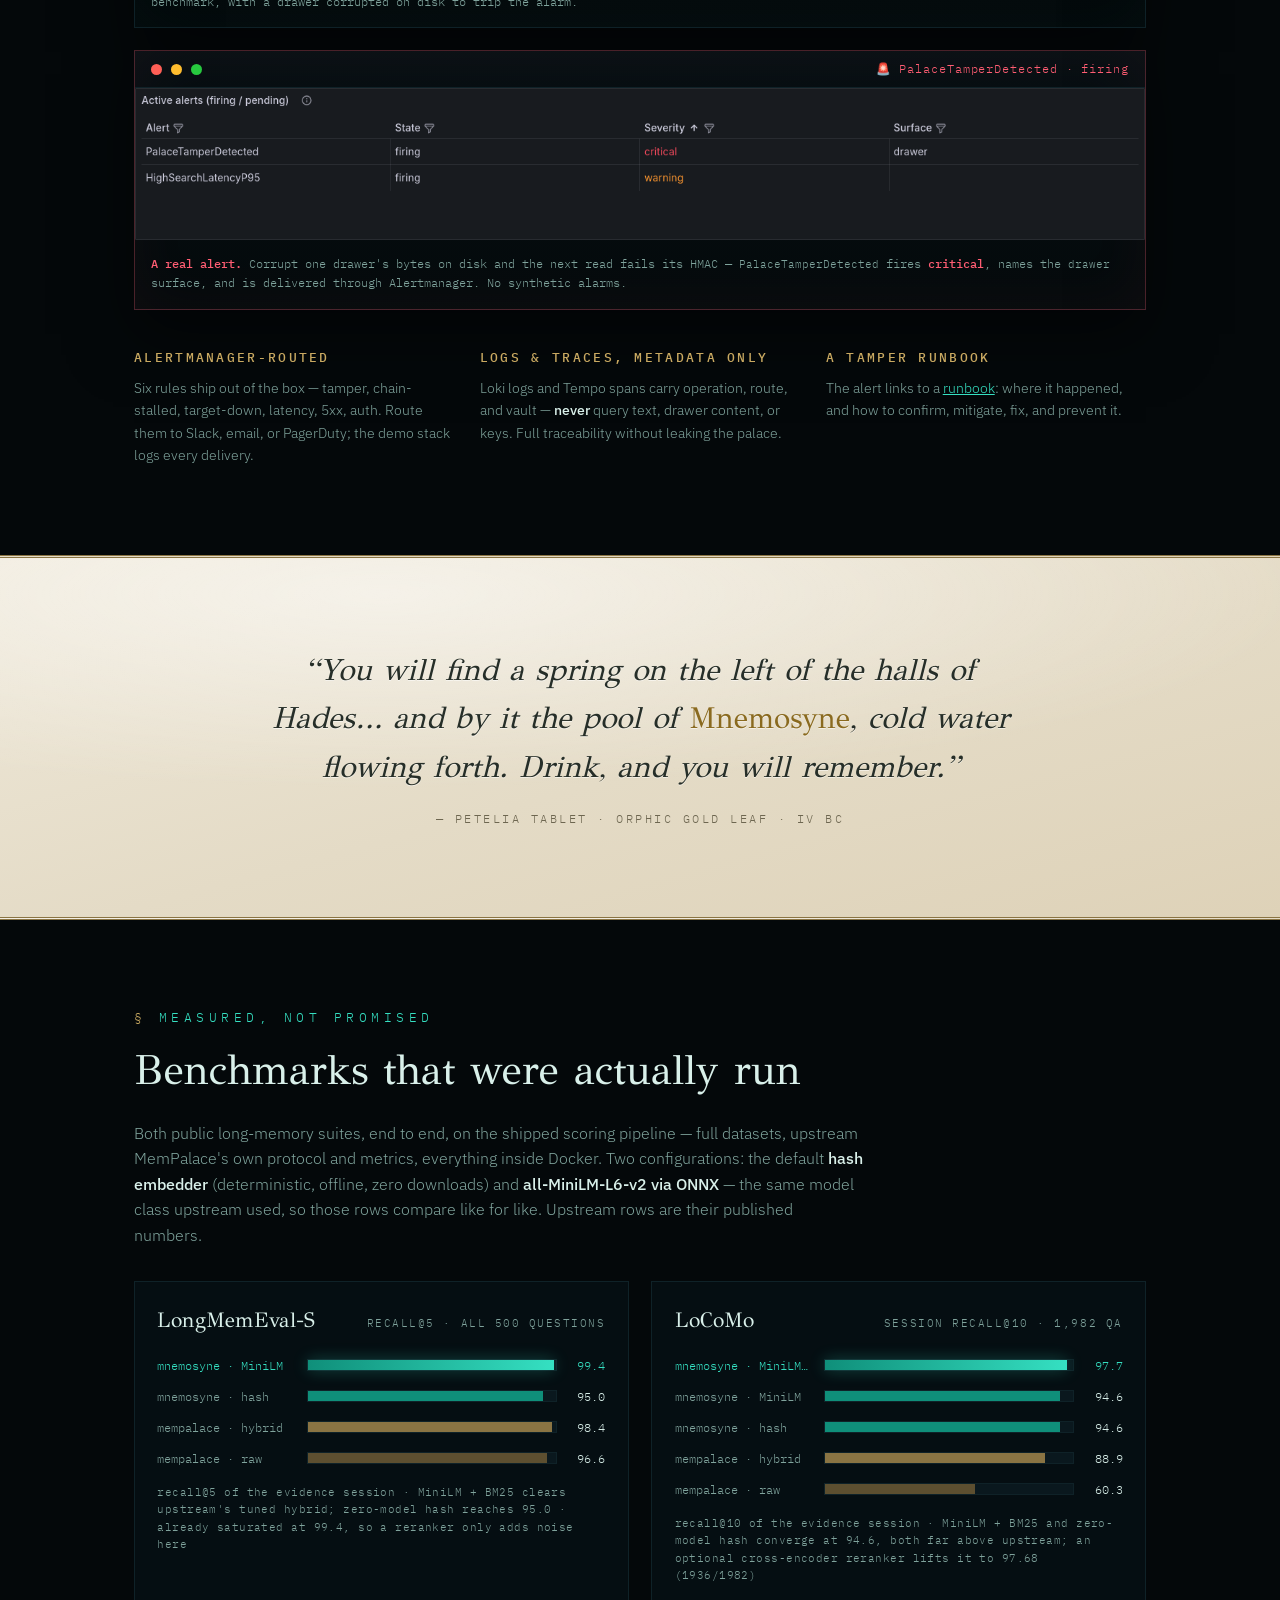
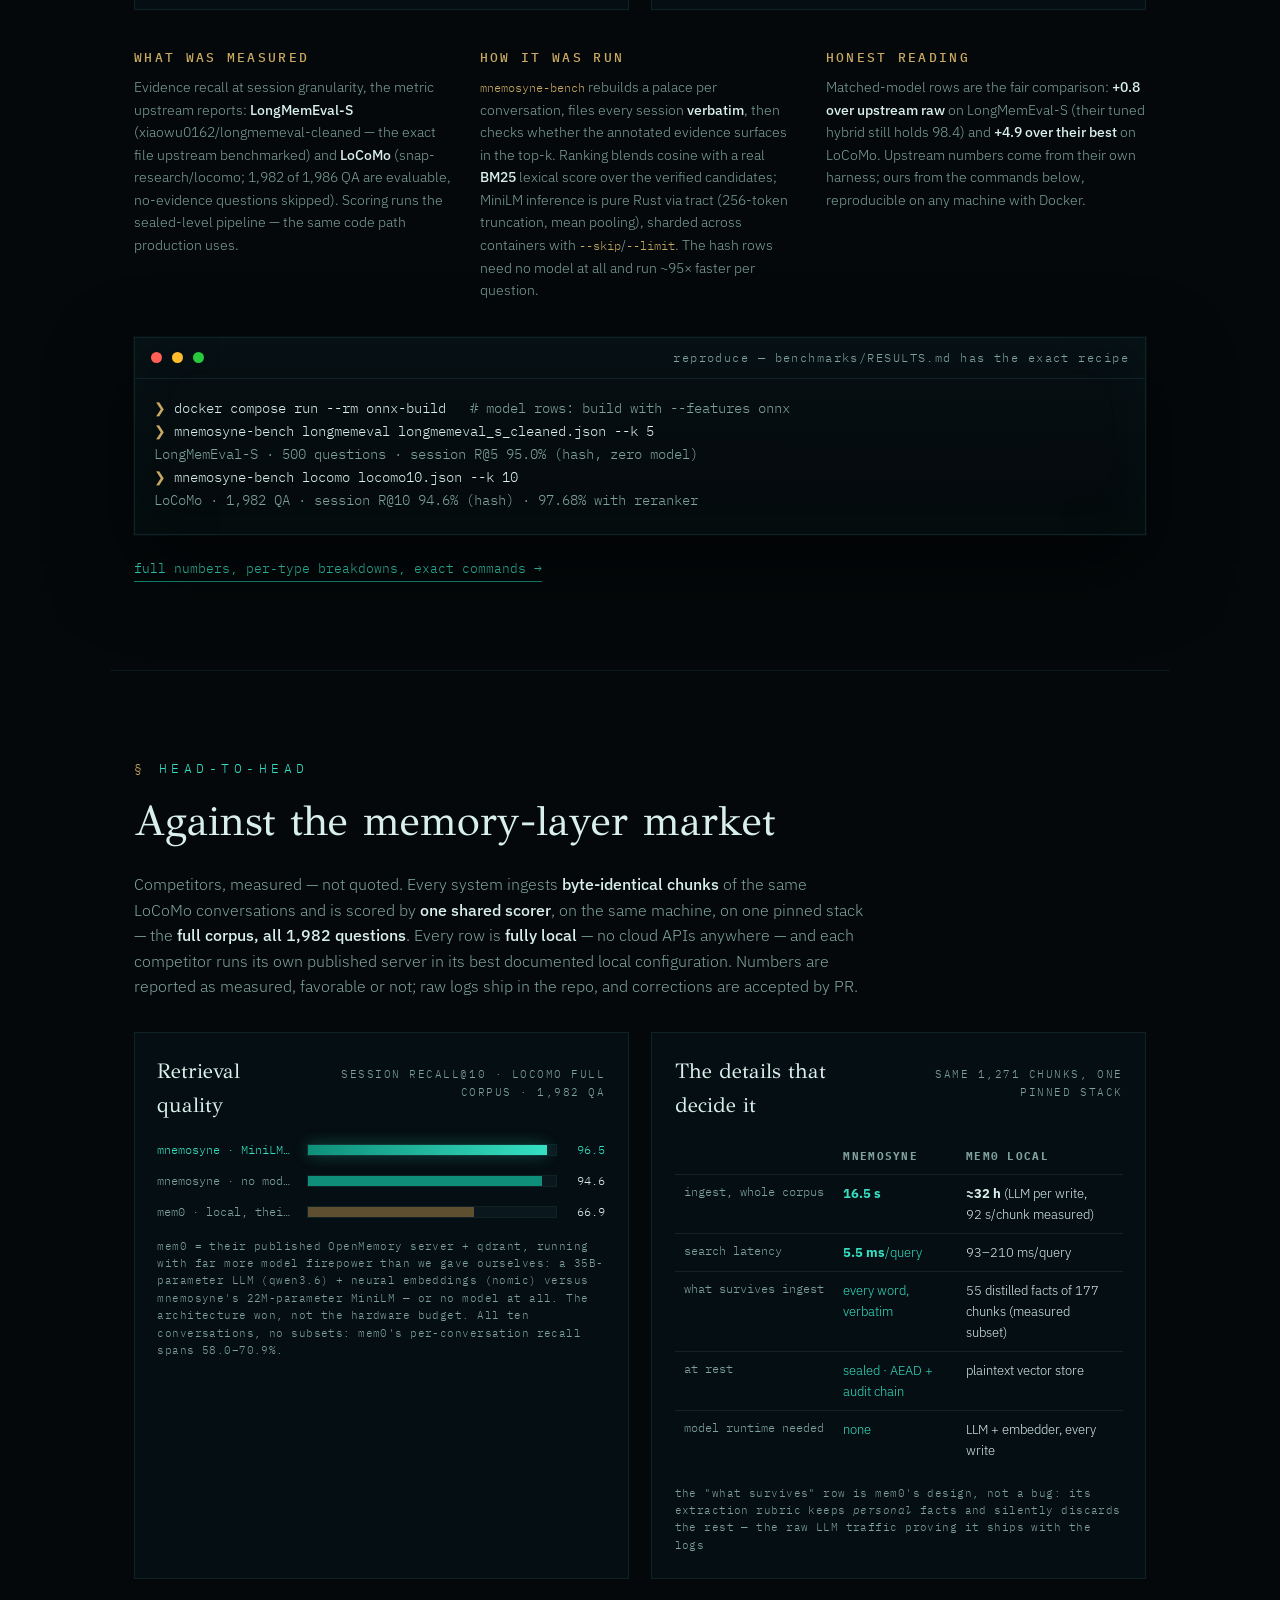
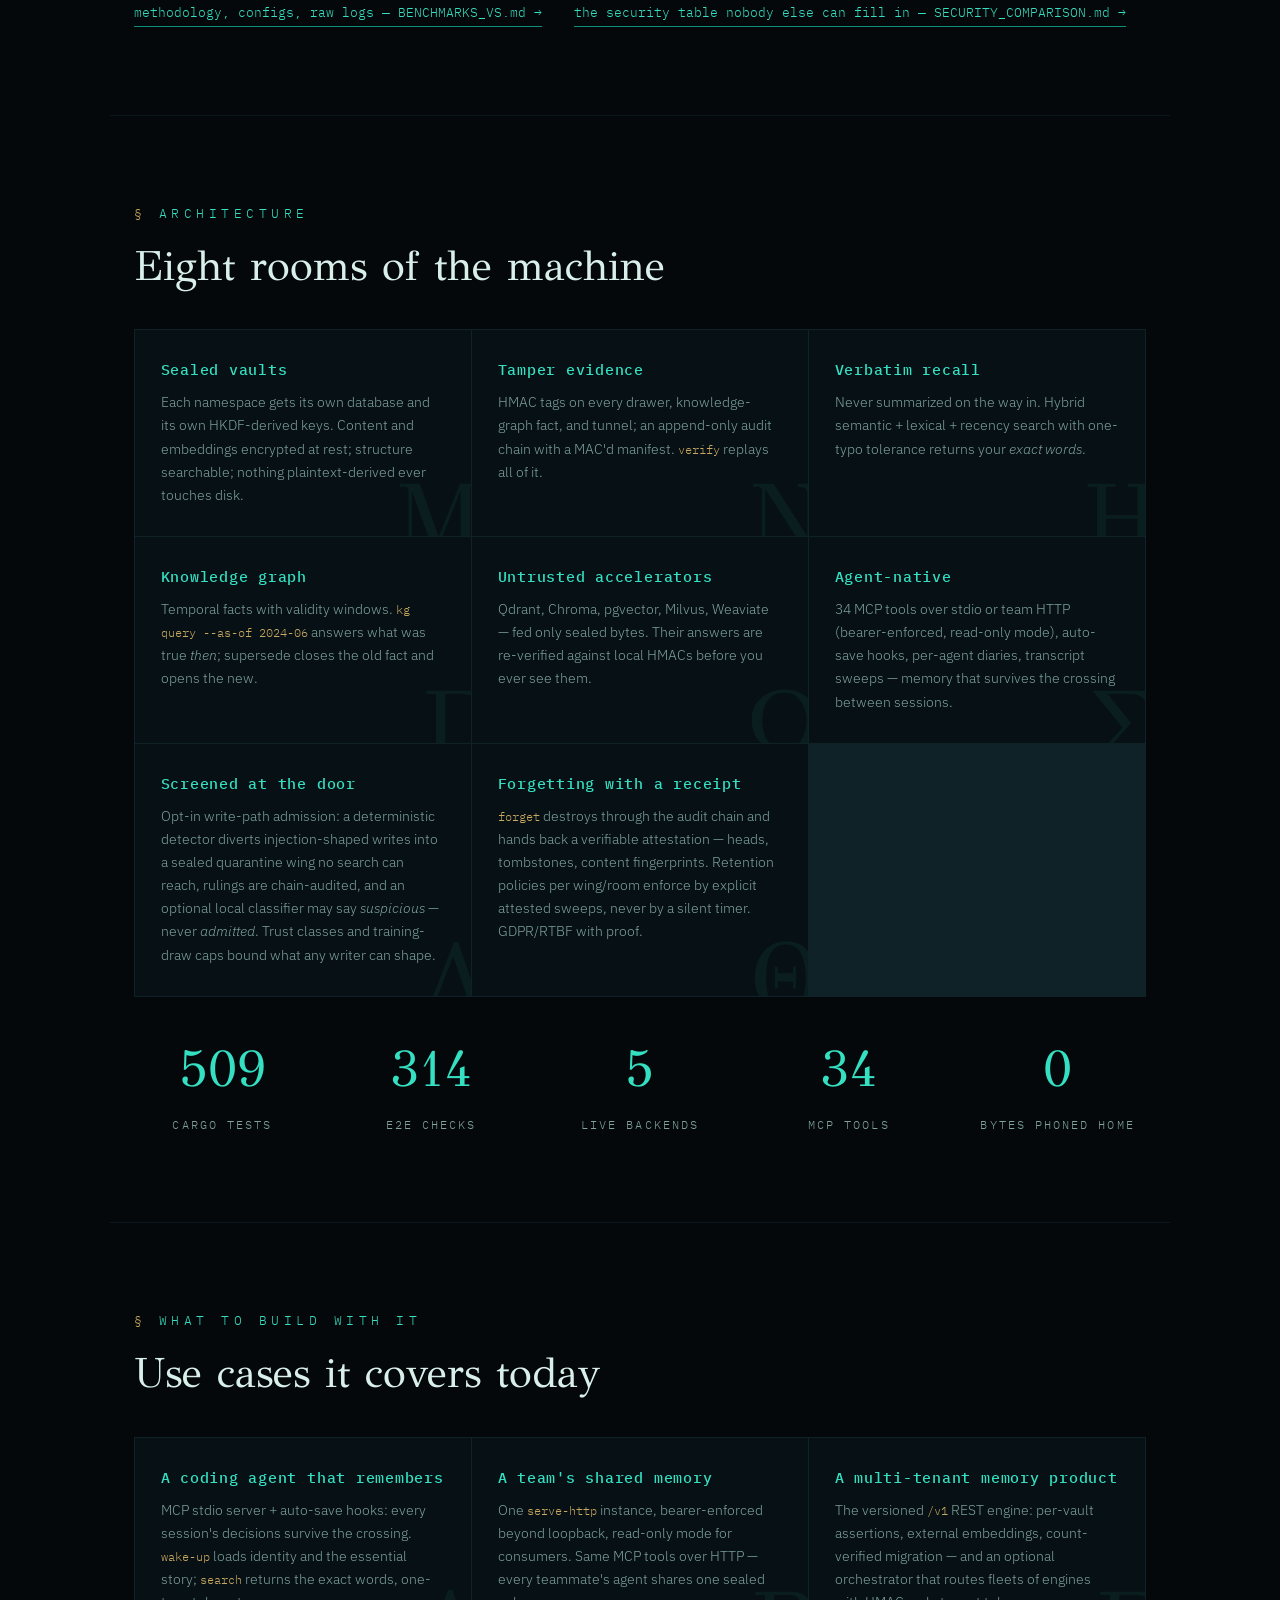
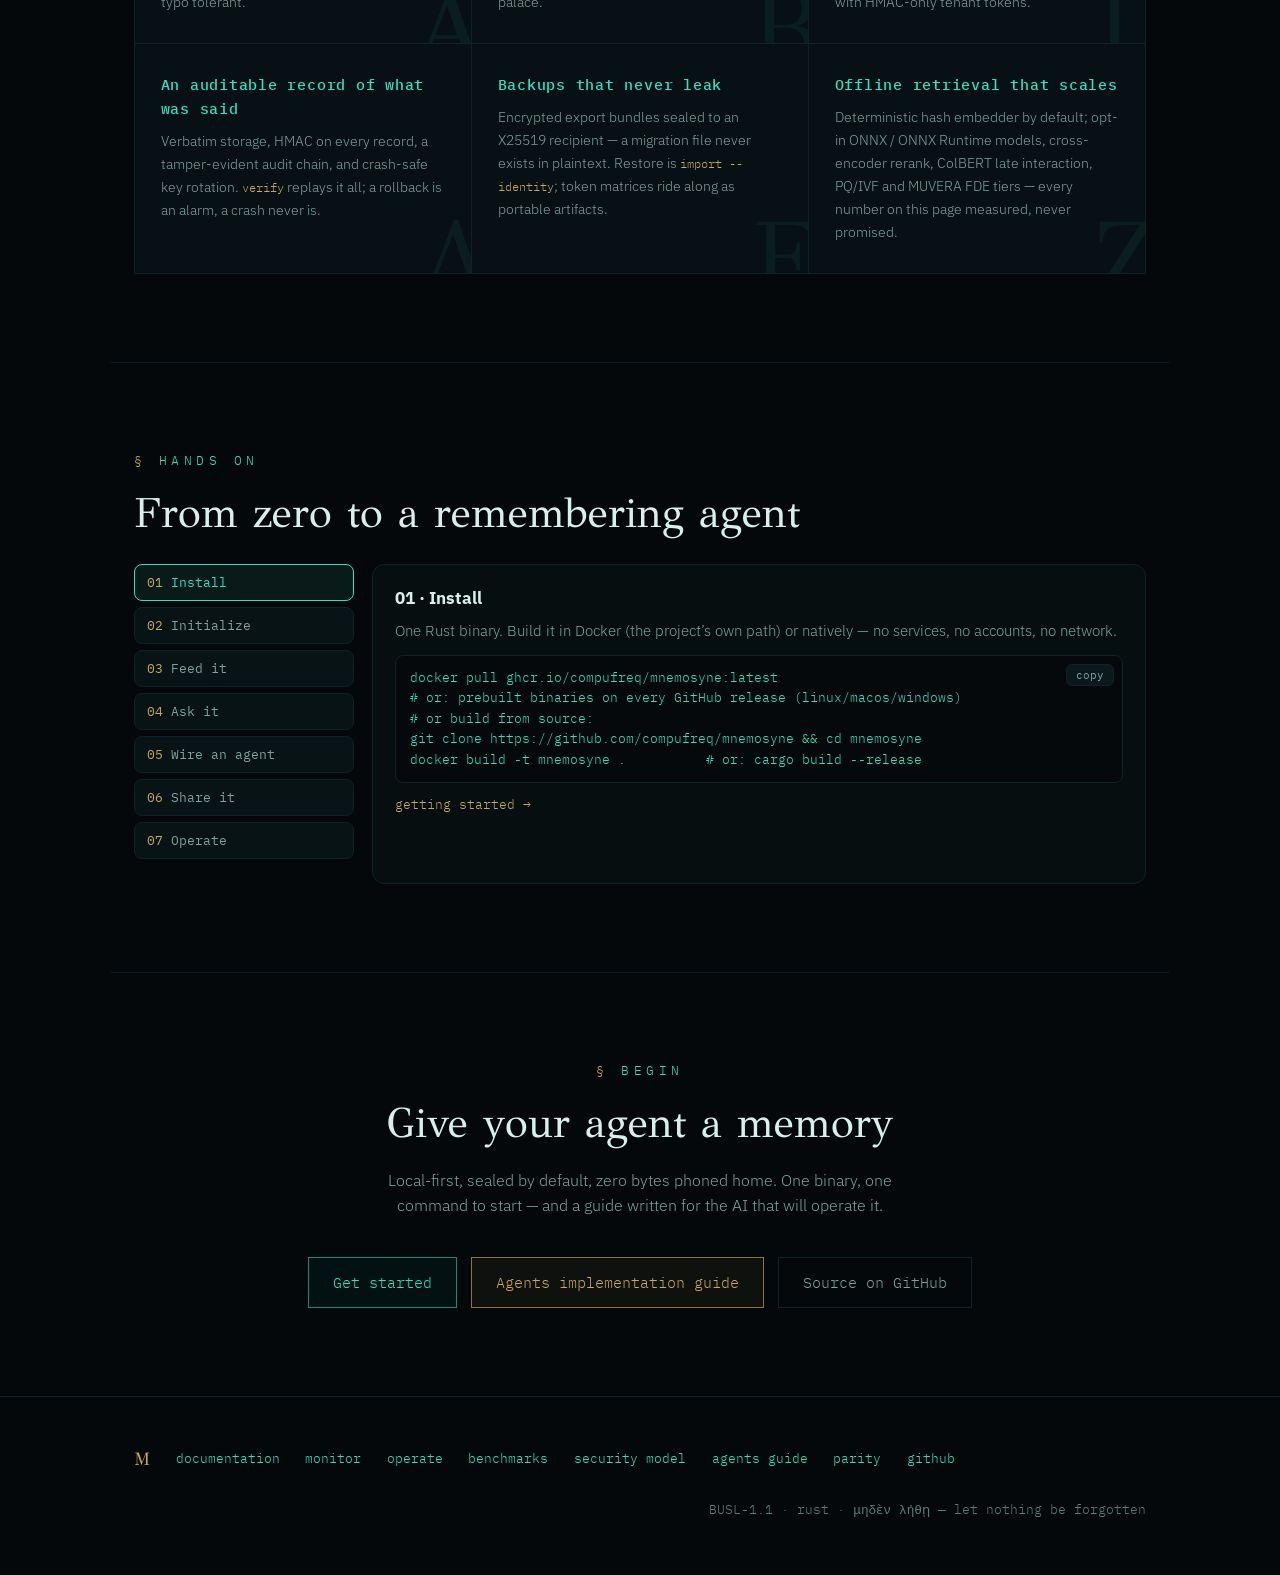
==== commit 4c09b631: "C3.4: hybrid post-quantum bundles — harvest-now-decrypt-later closes bundle keygen is hybrid X25519 " ====
--- a/website/landing/index.html
+++ b/website/landing/index.html
@@ -847,7 +847,7 @@
     </div>
     <div class="stats">
       <div class="stat"><div class="n" data-count="511">0</div><div class="l">cargo tests</div></div>
-      <div class="stat"><div class="n" data-count="313">0</div><div class="l">e2e checks</div></div>
+      <div class="stat"><div class="n" data-count="316">0</div><div class="l">e2e checks</div></div>
       <div class="stat"><div class="n" data-count="5">0</div><div class="l">live backends</div></div>
       <div class="stat"><div class="n" data-count="34">0</div><div class="l">mcp tools</div></div>
       <div class="stat"><div class="n" data-count="0">0</div><div class="l">bytes phoned home</div></div>
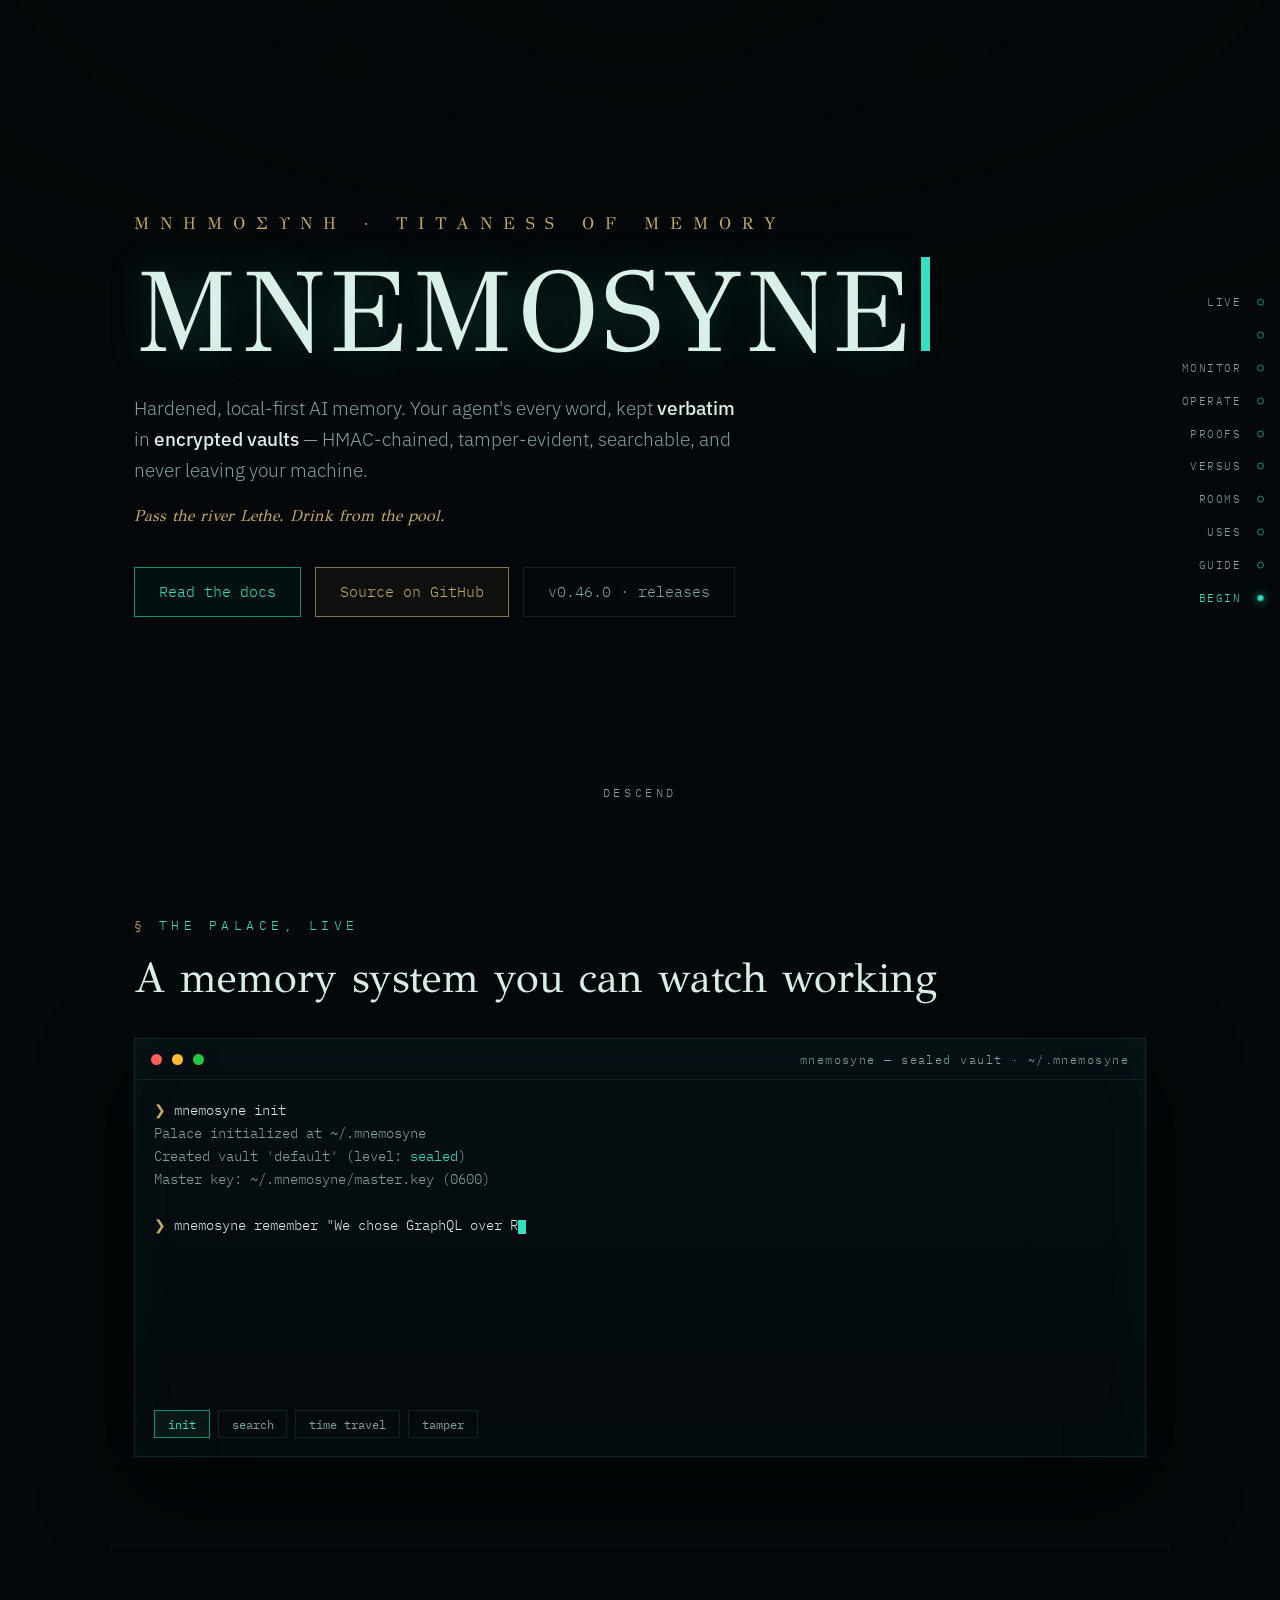
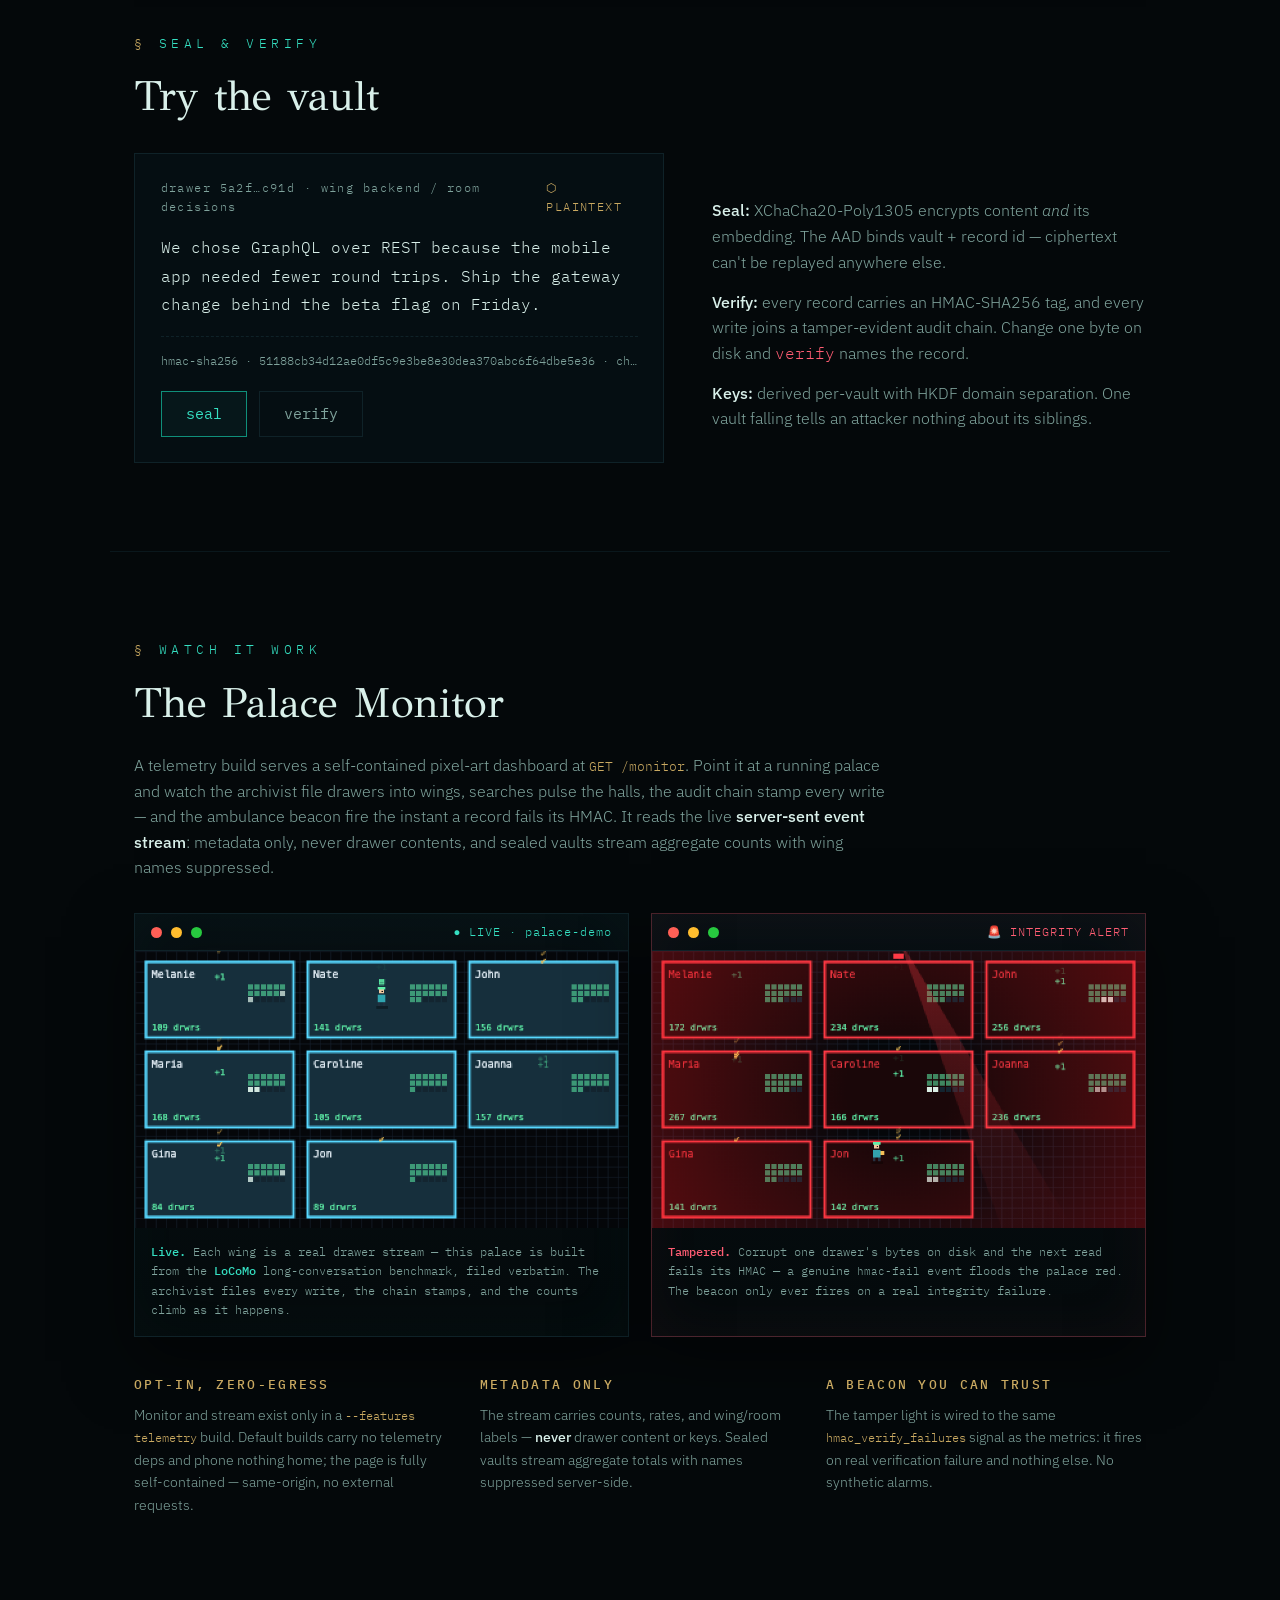
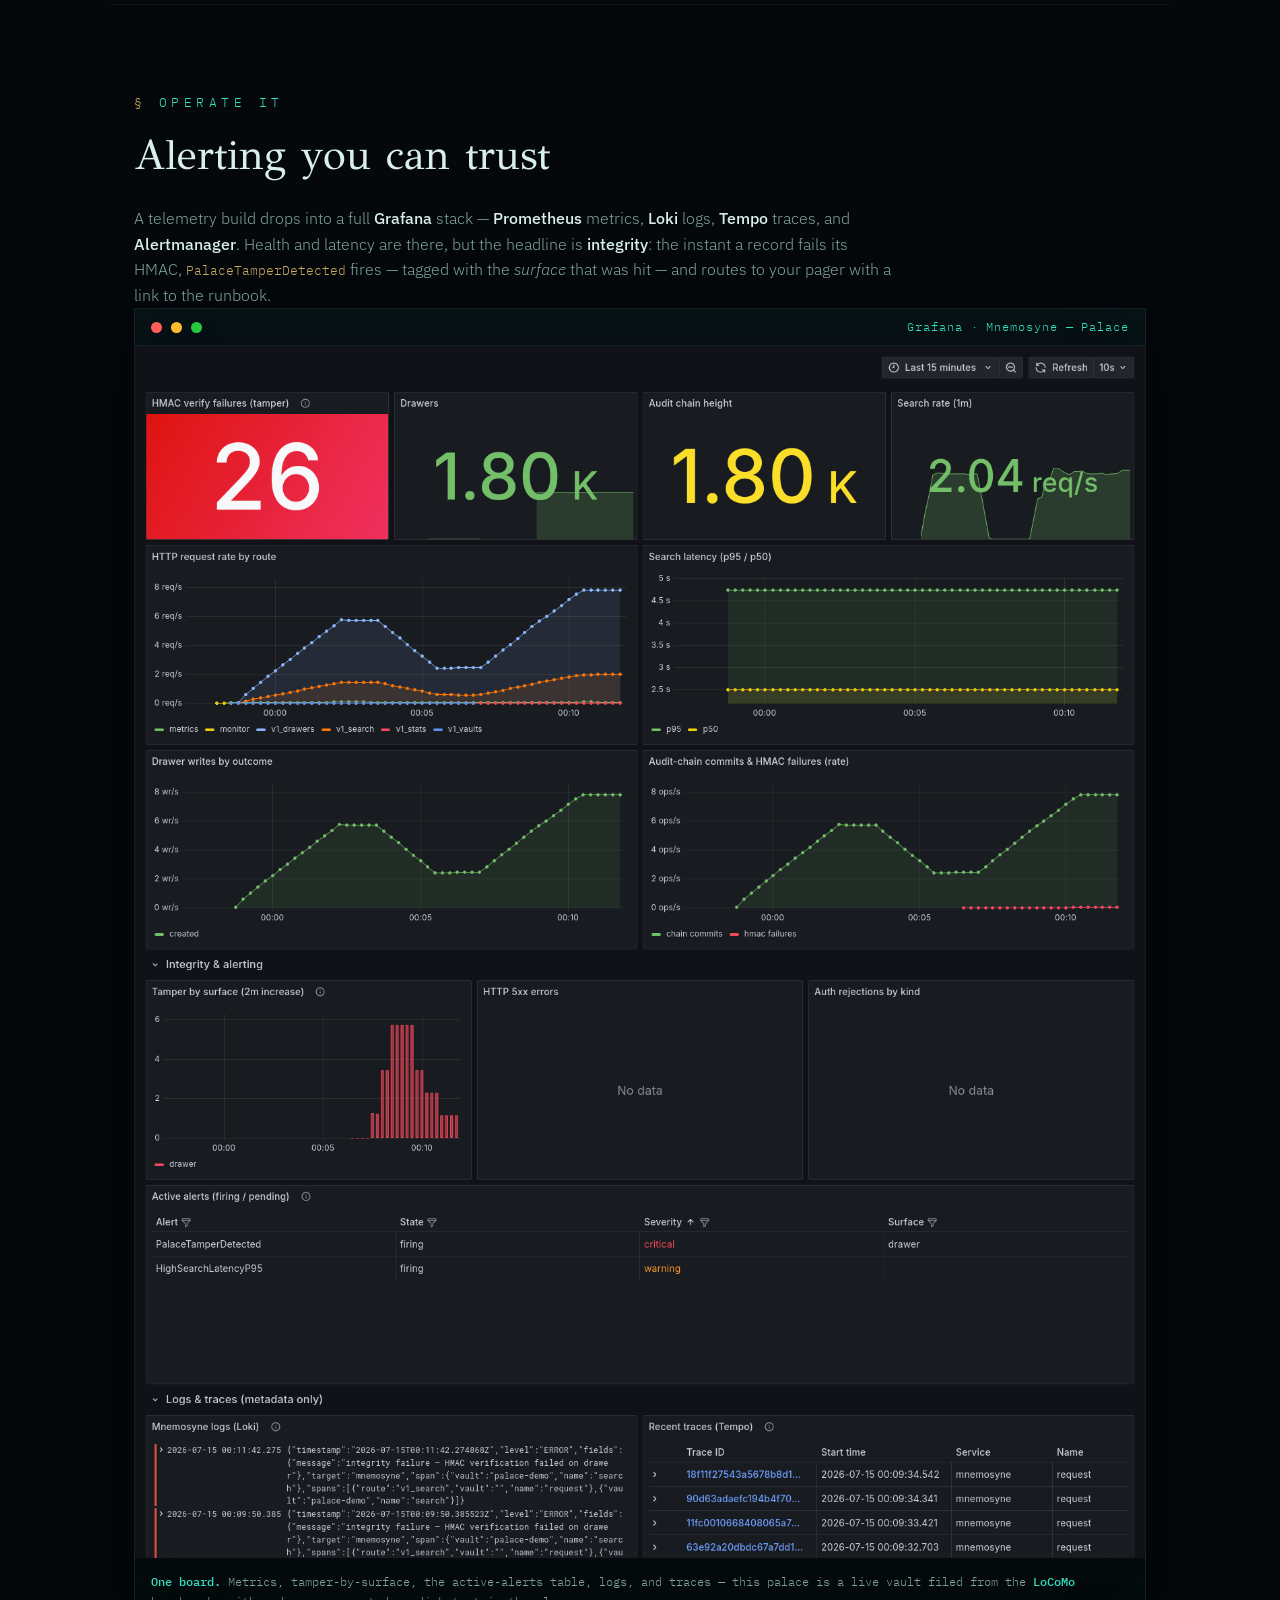
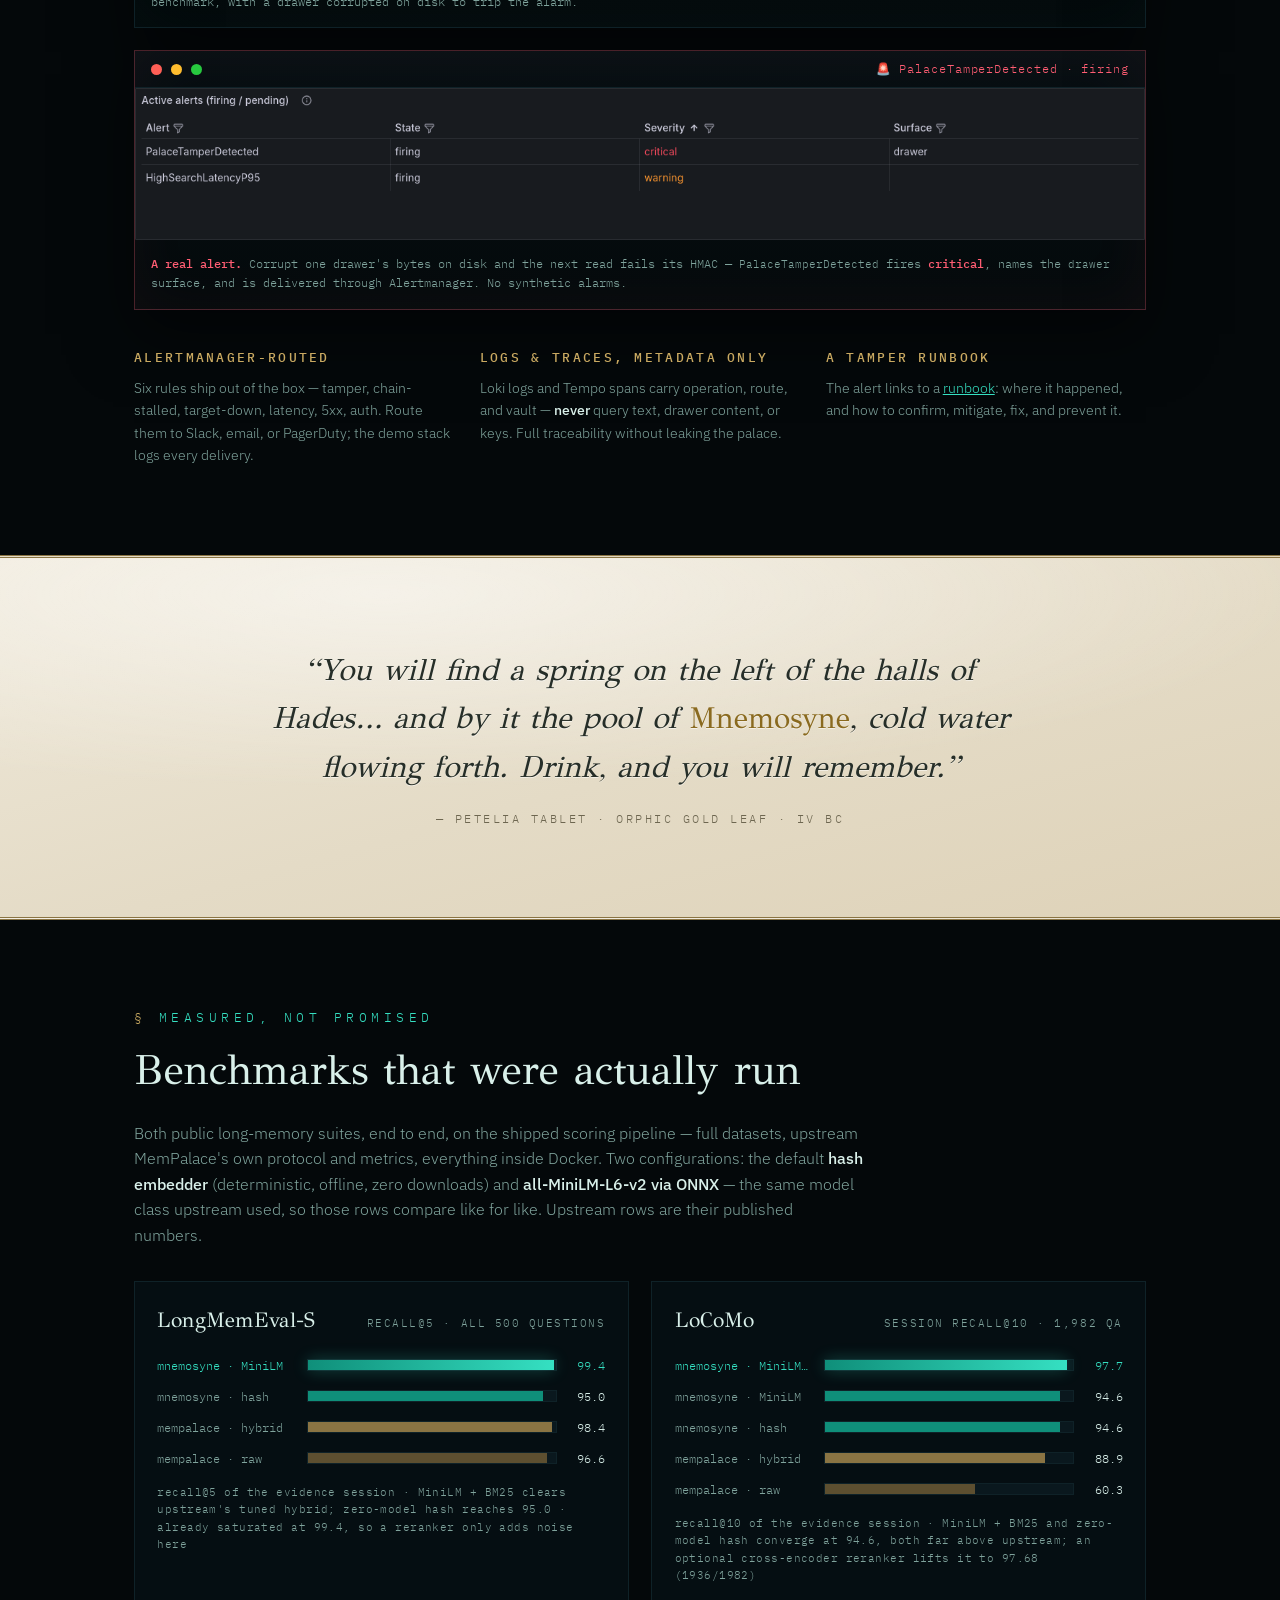
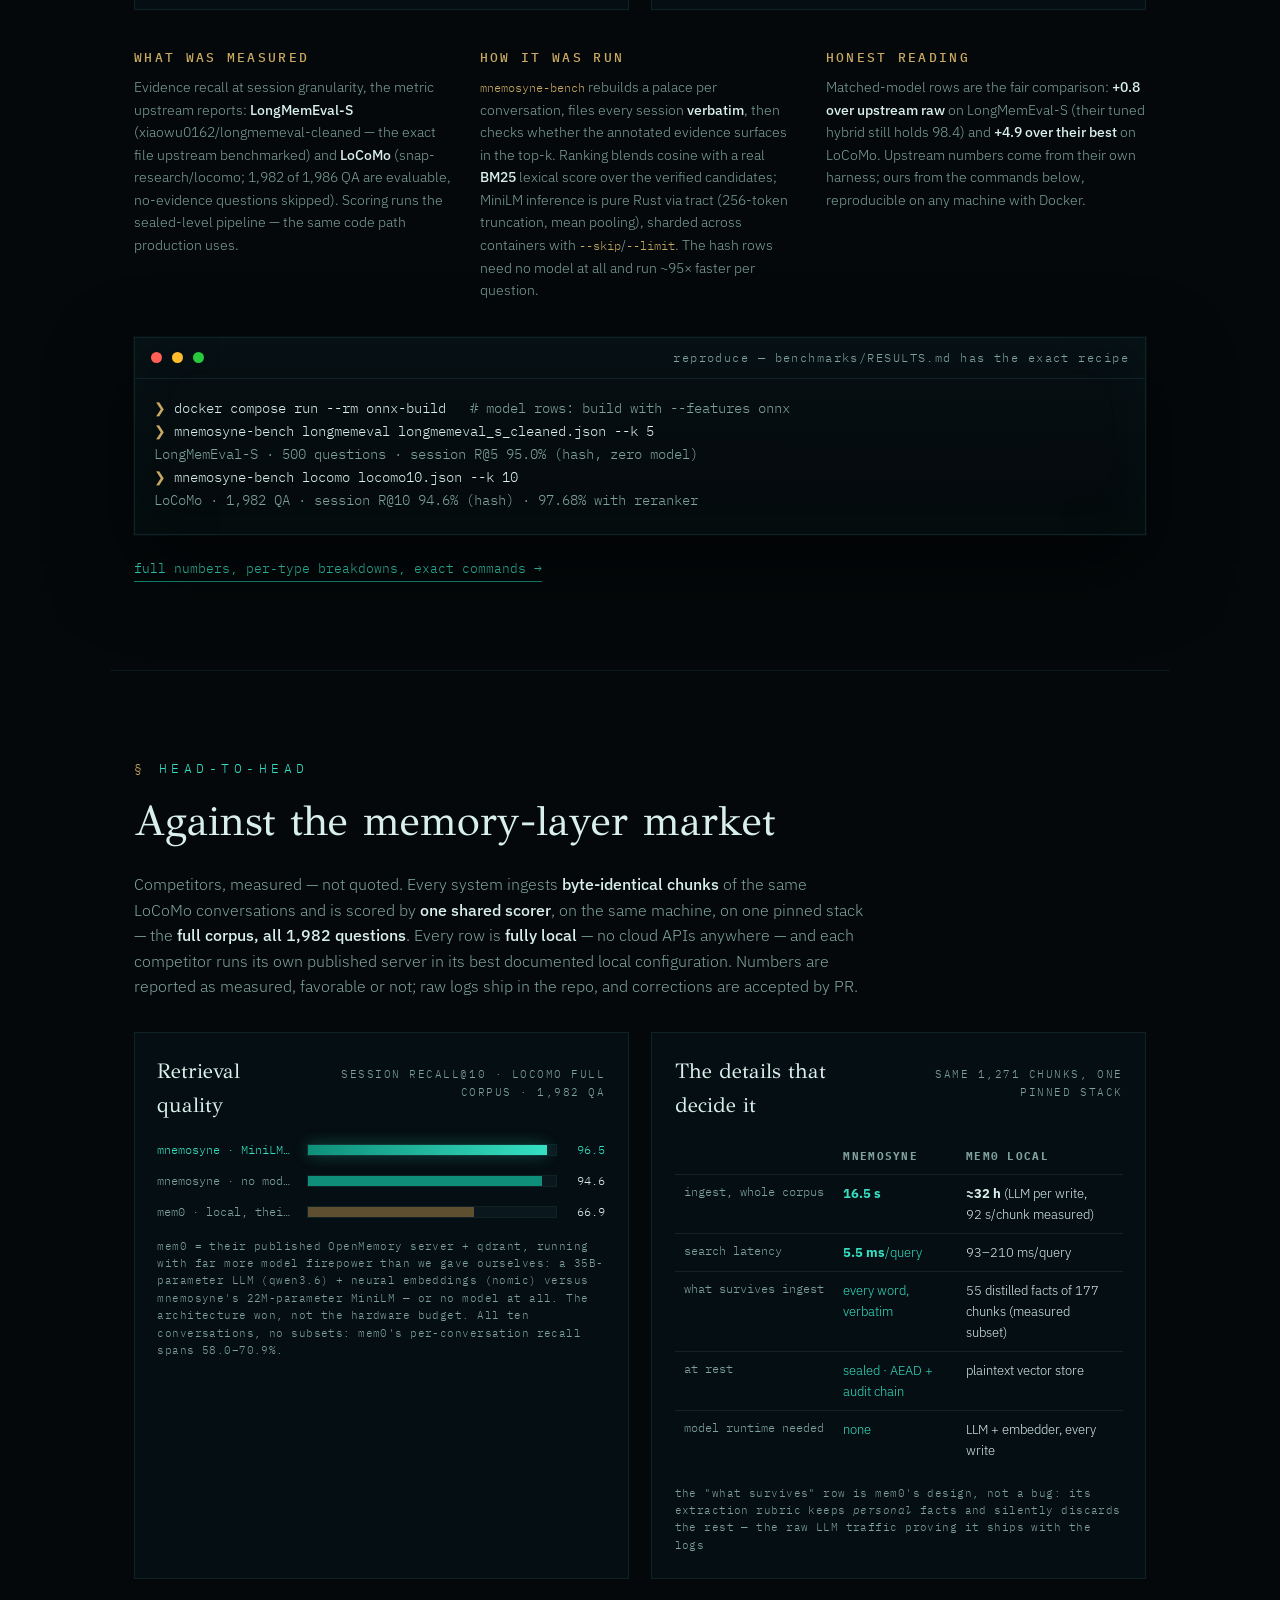
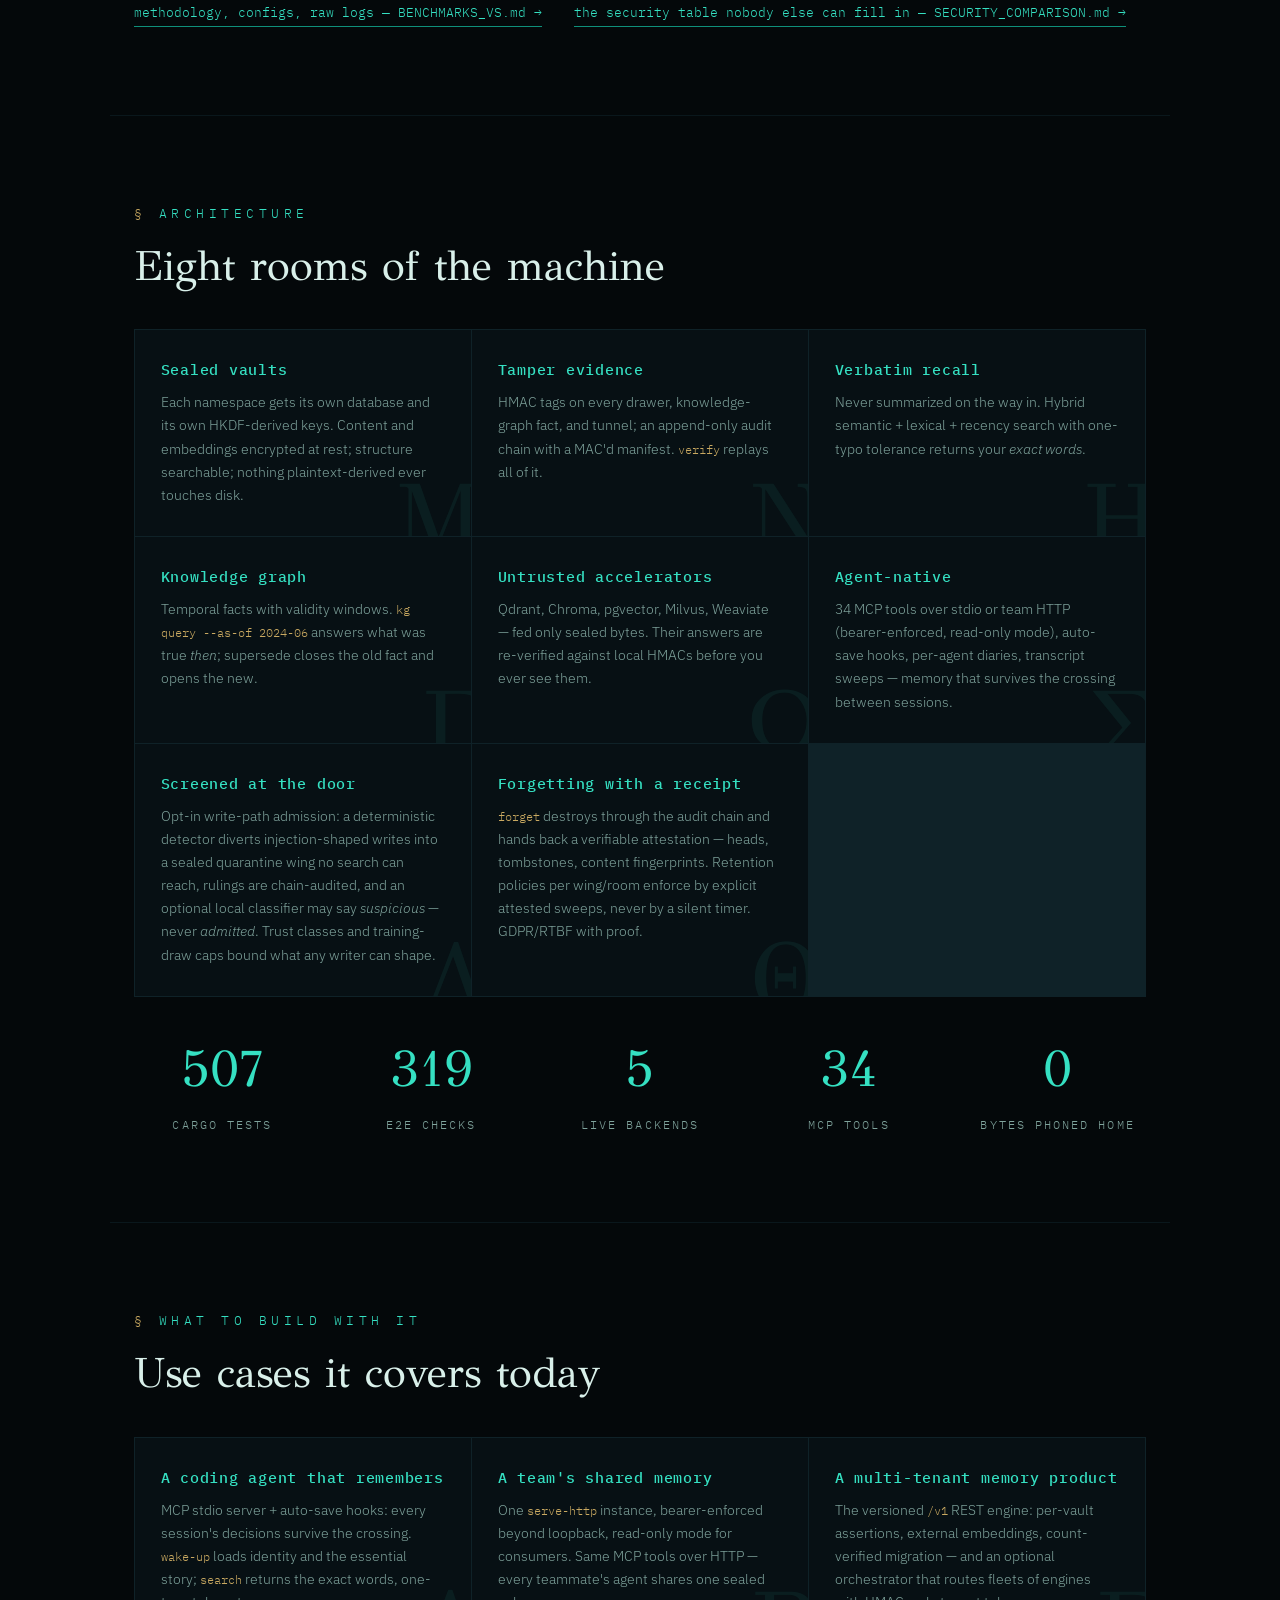
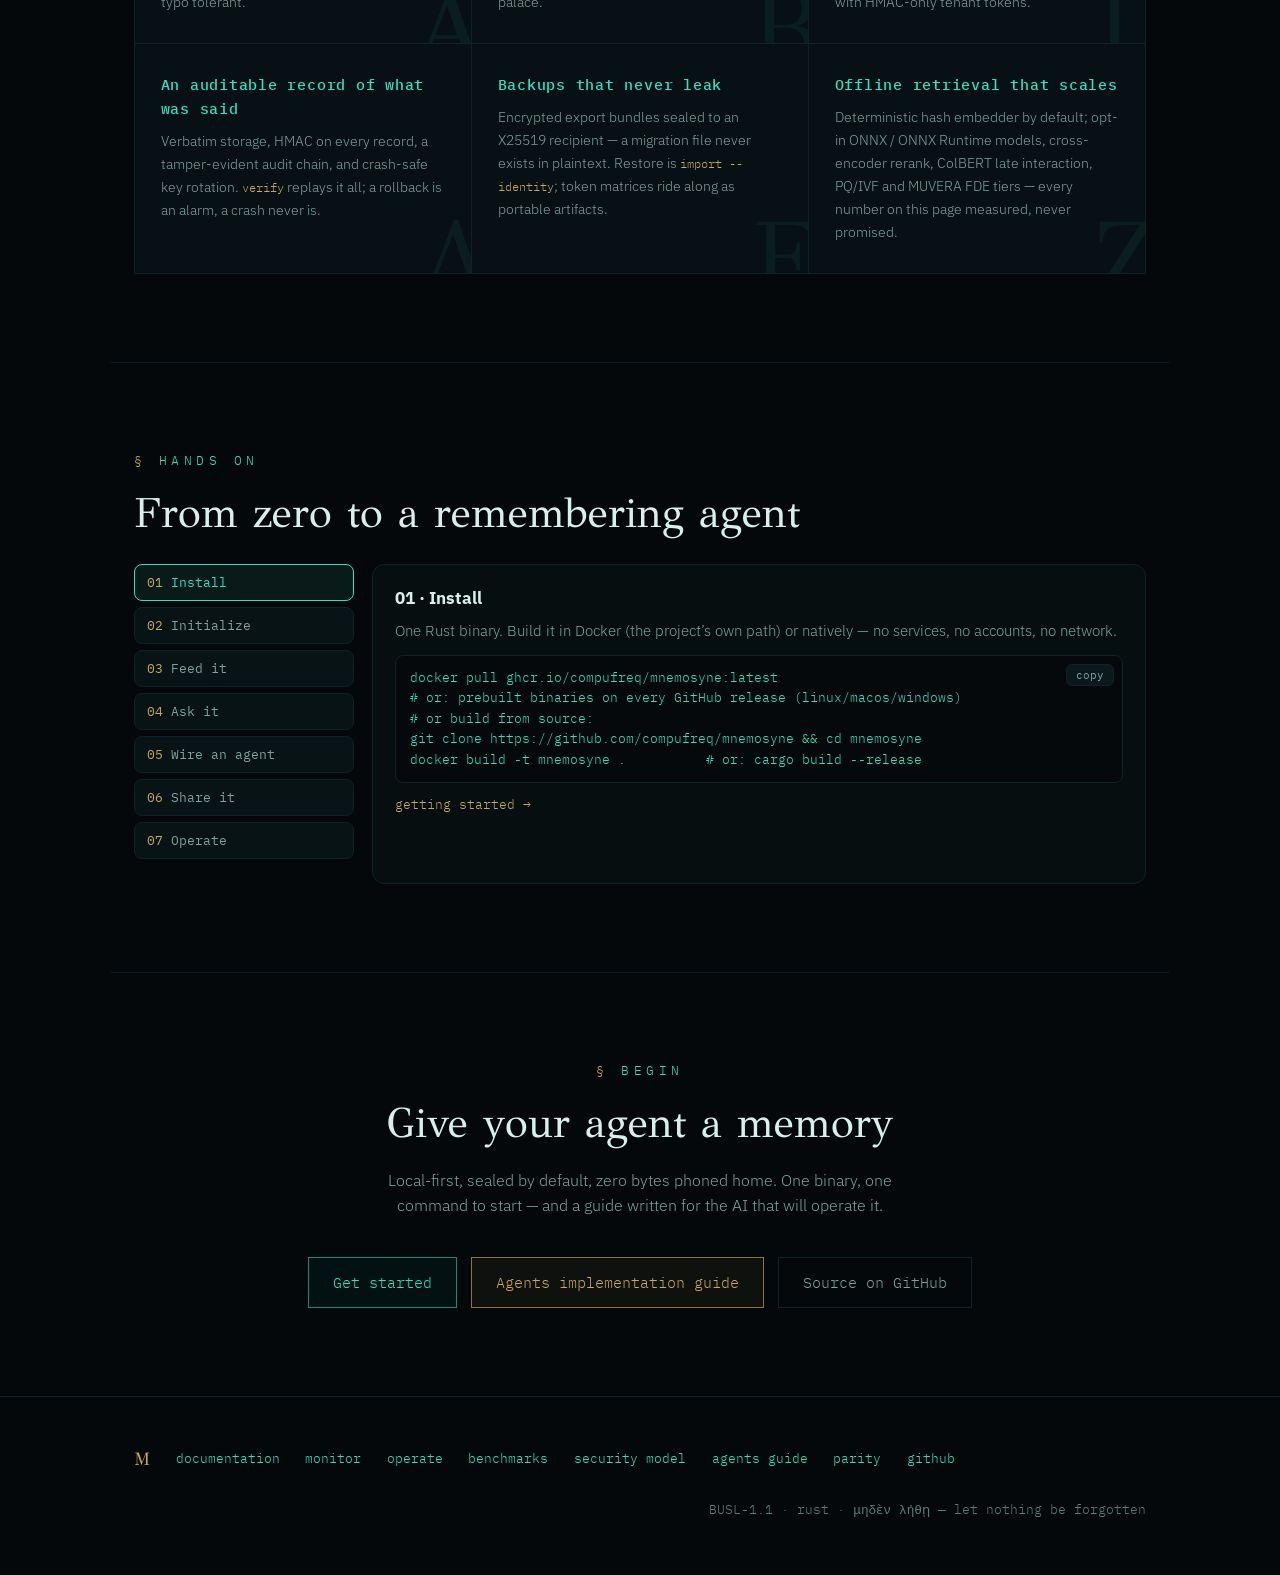
==== commit 1e42c681: "the chain learns about reads and exports The consultation-filed gap closes: 'the chain covers writes" ====
--- a/website/landing/index.html
+++ b/website/landing/index.html
@@ -847,7 +847,7 @@
     </div>
     <div class="stats">
       <div class="stat"><div class="n" data-count="511">0</div><div class="l">cargo tests</div></div>
-      <div class="stat"><div class="n" data-count="316">0</div><div class="l">e2e checks</div></div>
+      <div class="stat"><div class="n" data-count="321">0</div><div class="l">e2e checks</div></div>
       <div class="stat"><div class="n" data-count="5">0</div><div class="l">live backends</div></div>
       <div class="stat"><div class="n" data-count="34">0</div><div class="l">mcp tools</div></div>
       <div class="stat"><div class="n" data-count="0">0</div><div class="l">bytes phoned home</div></div>
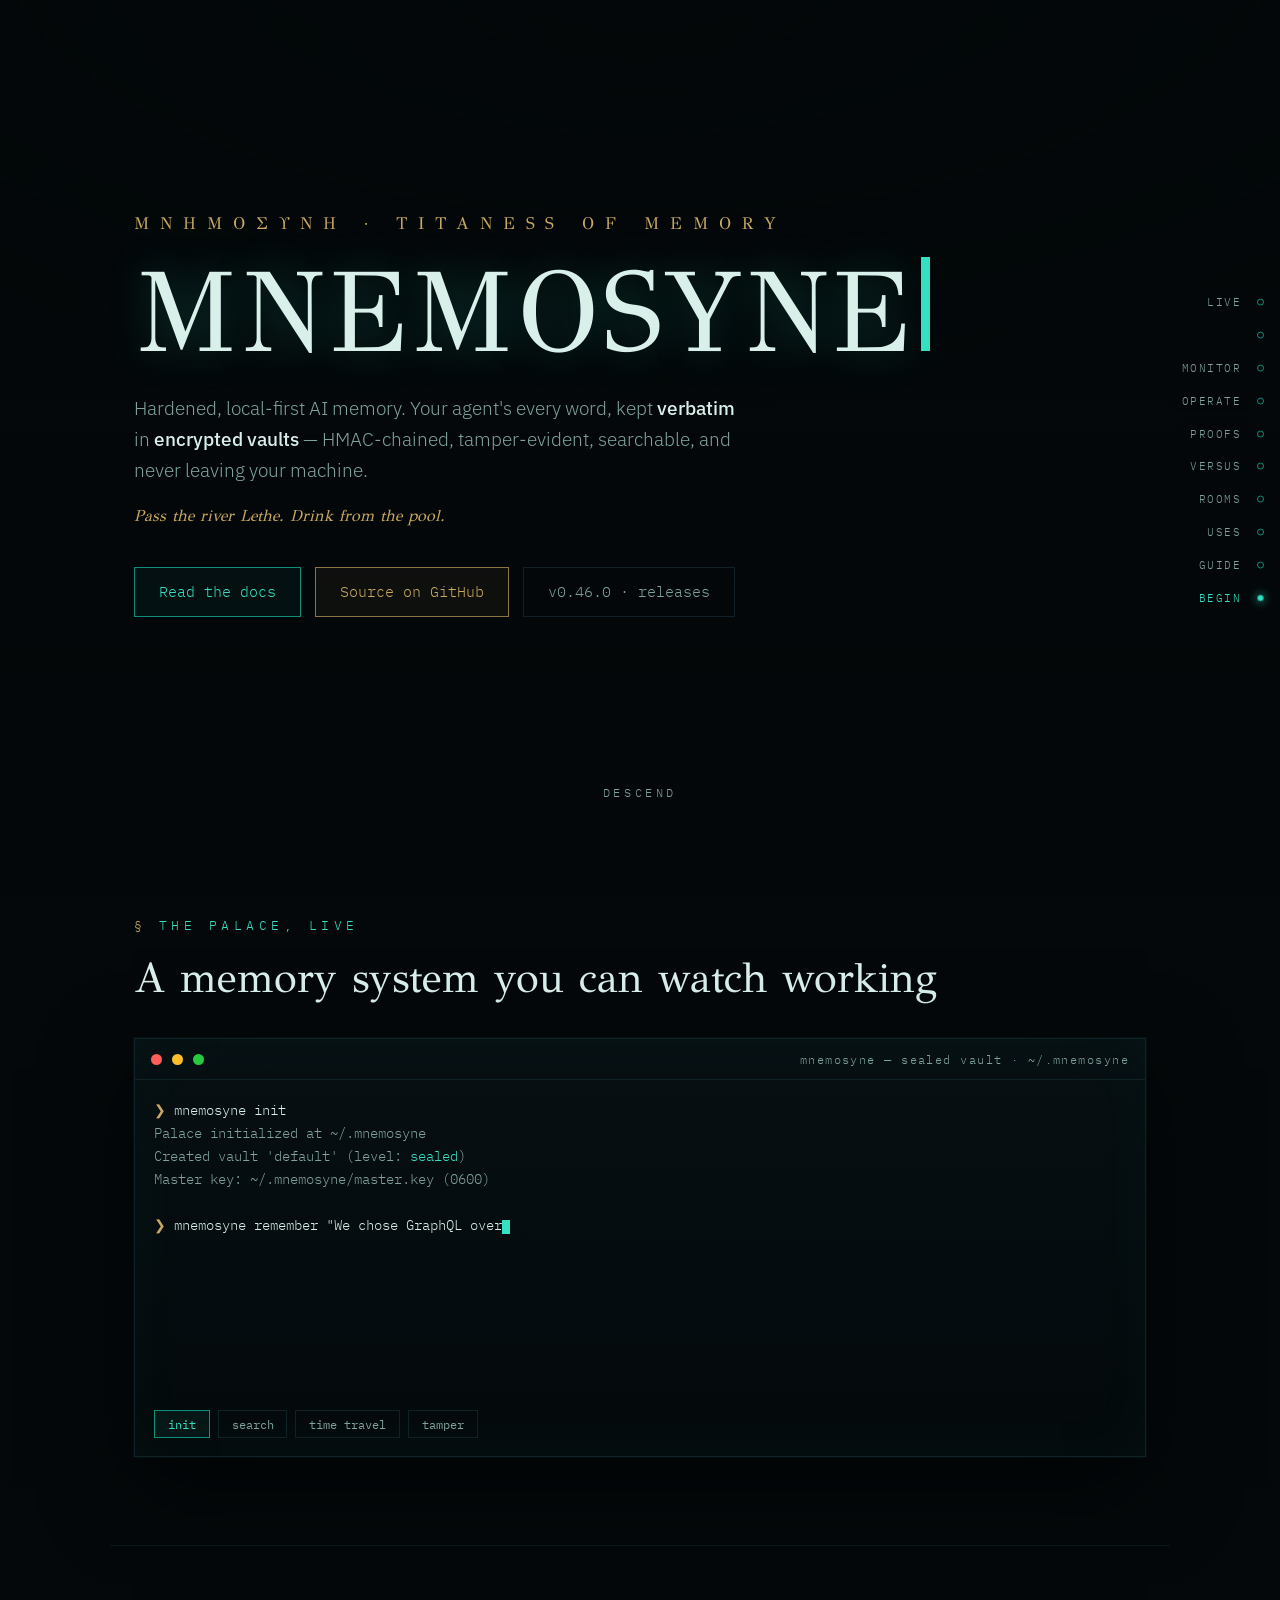
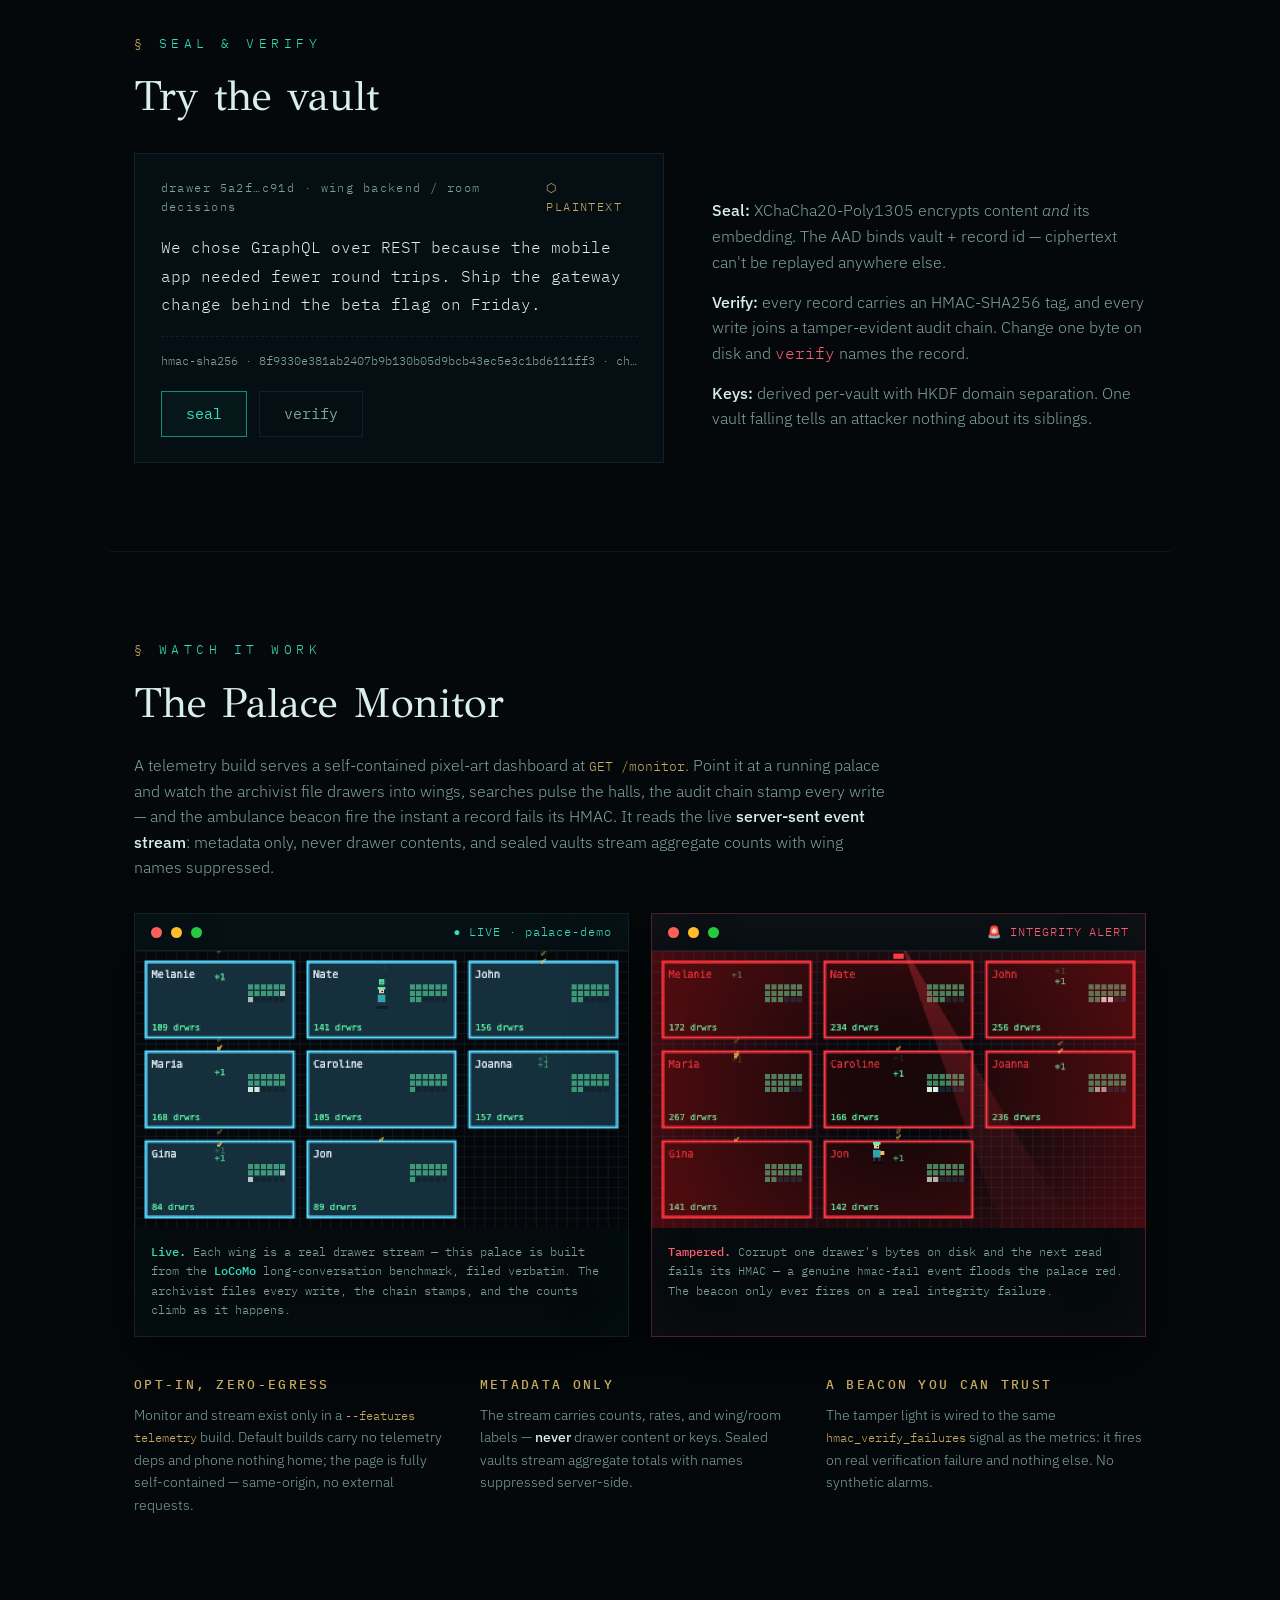
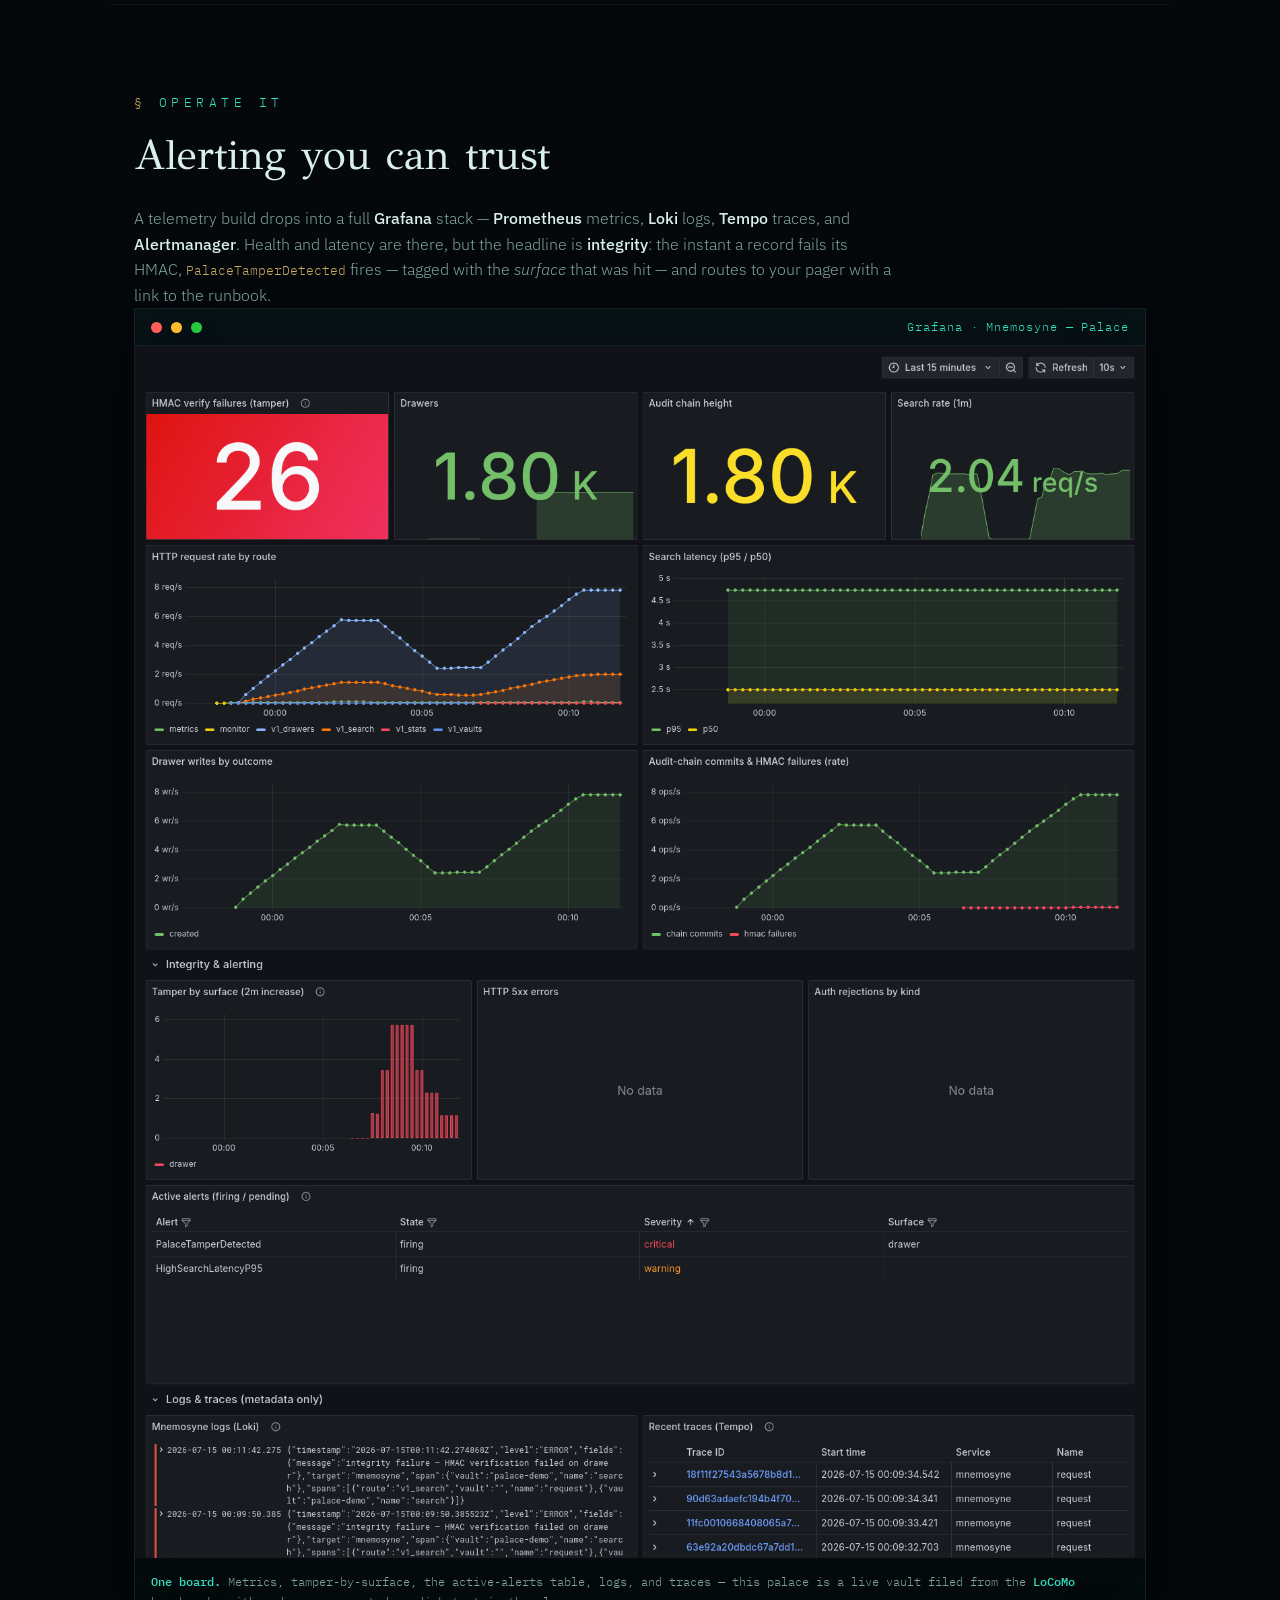
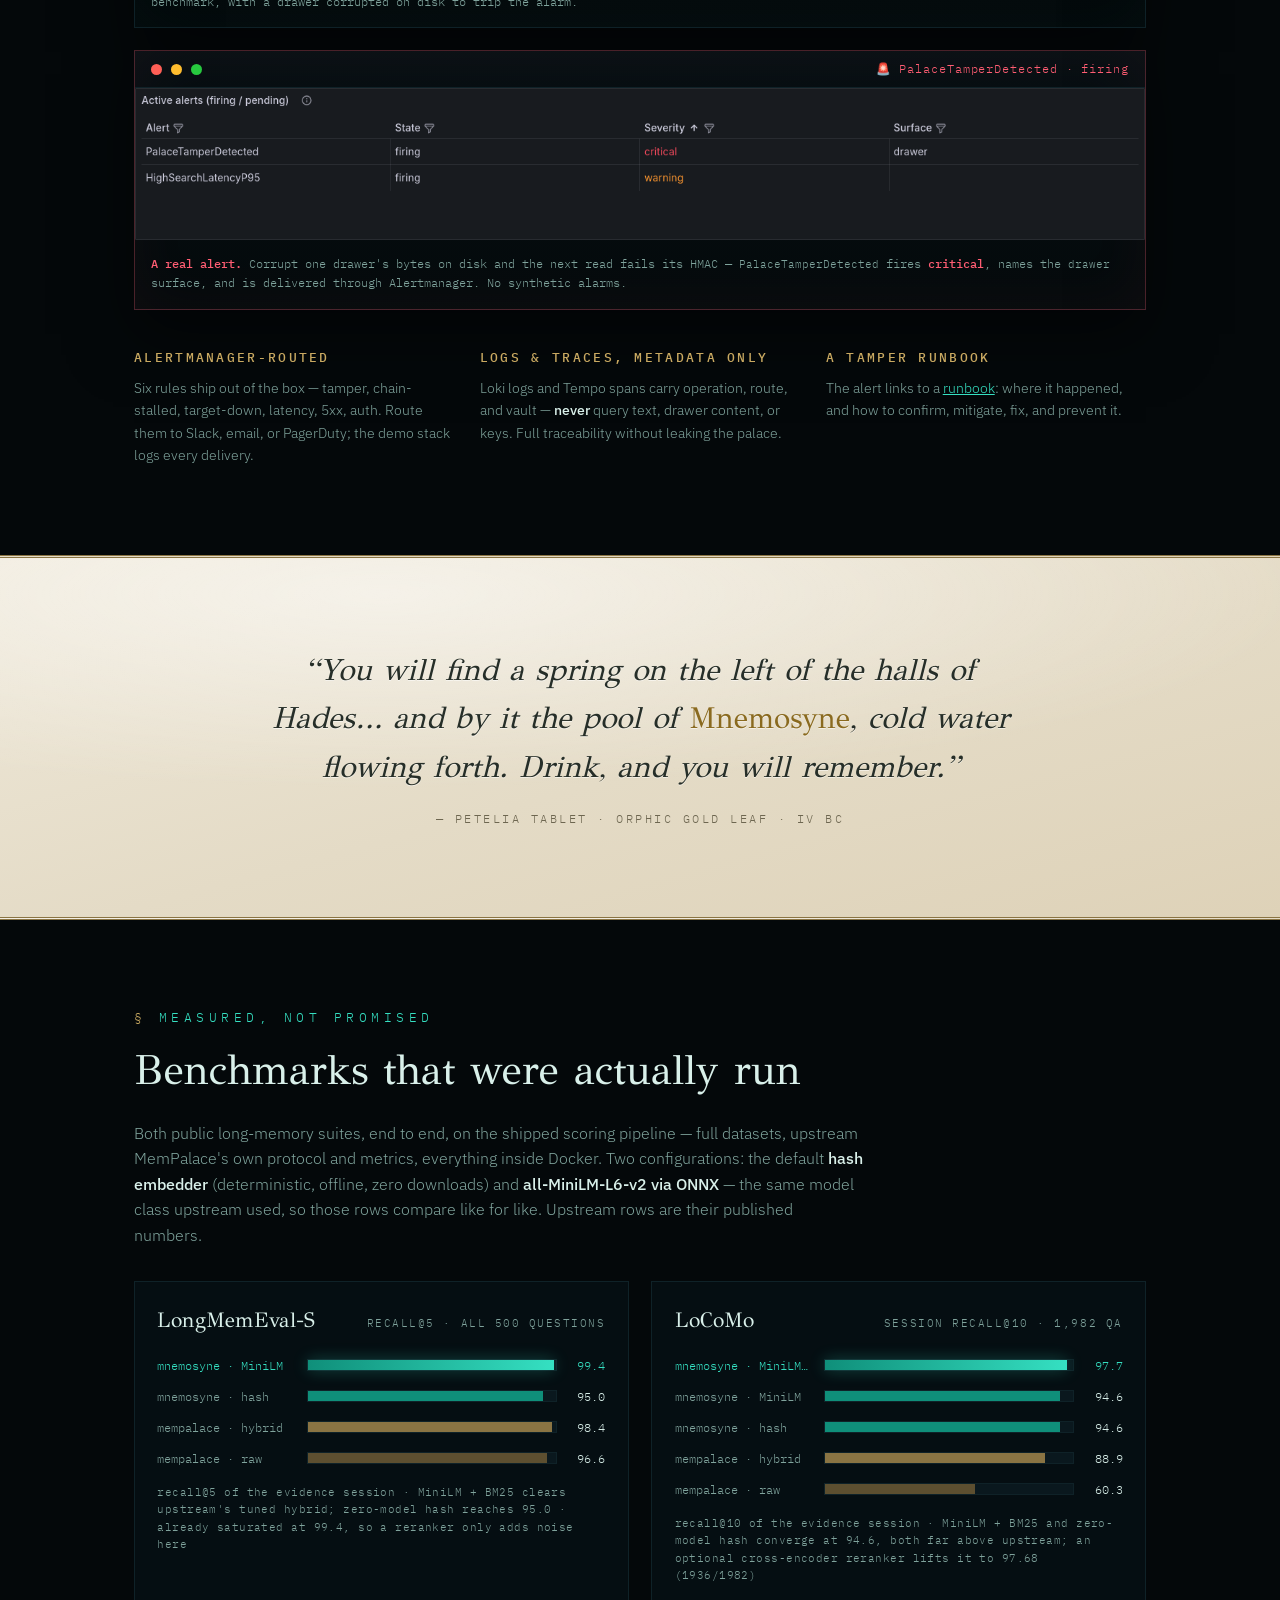
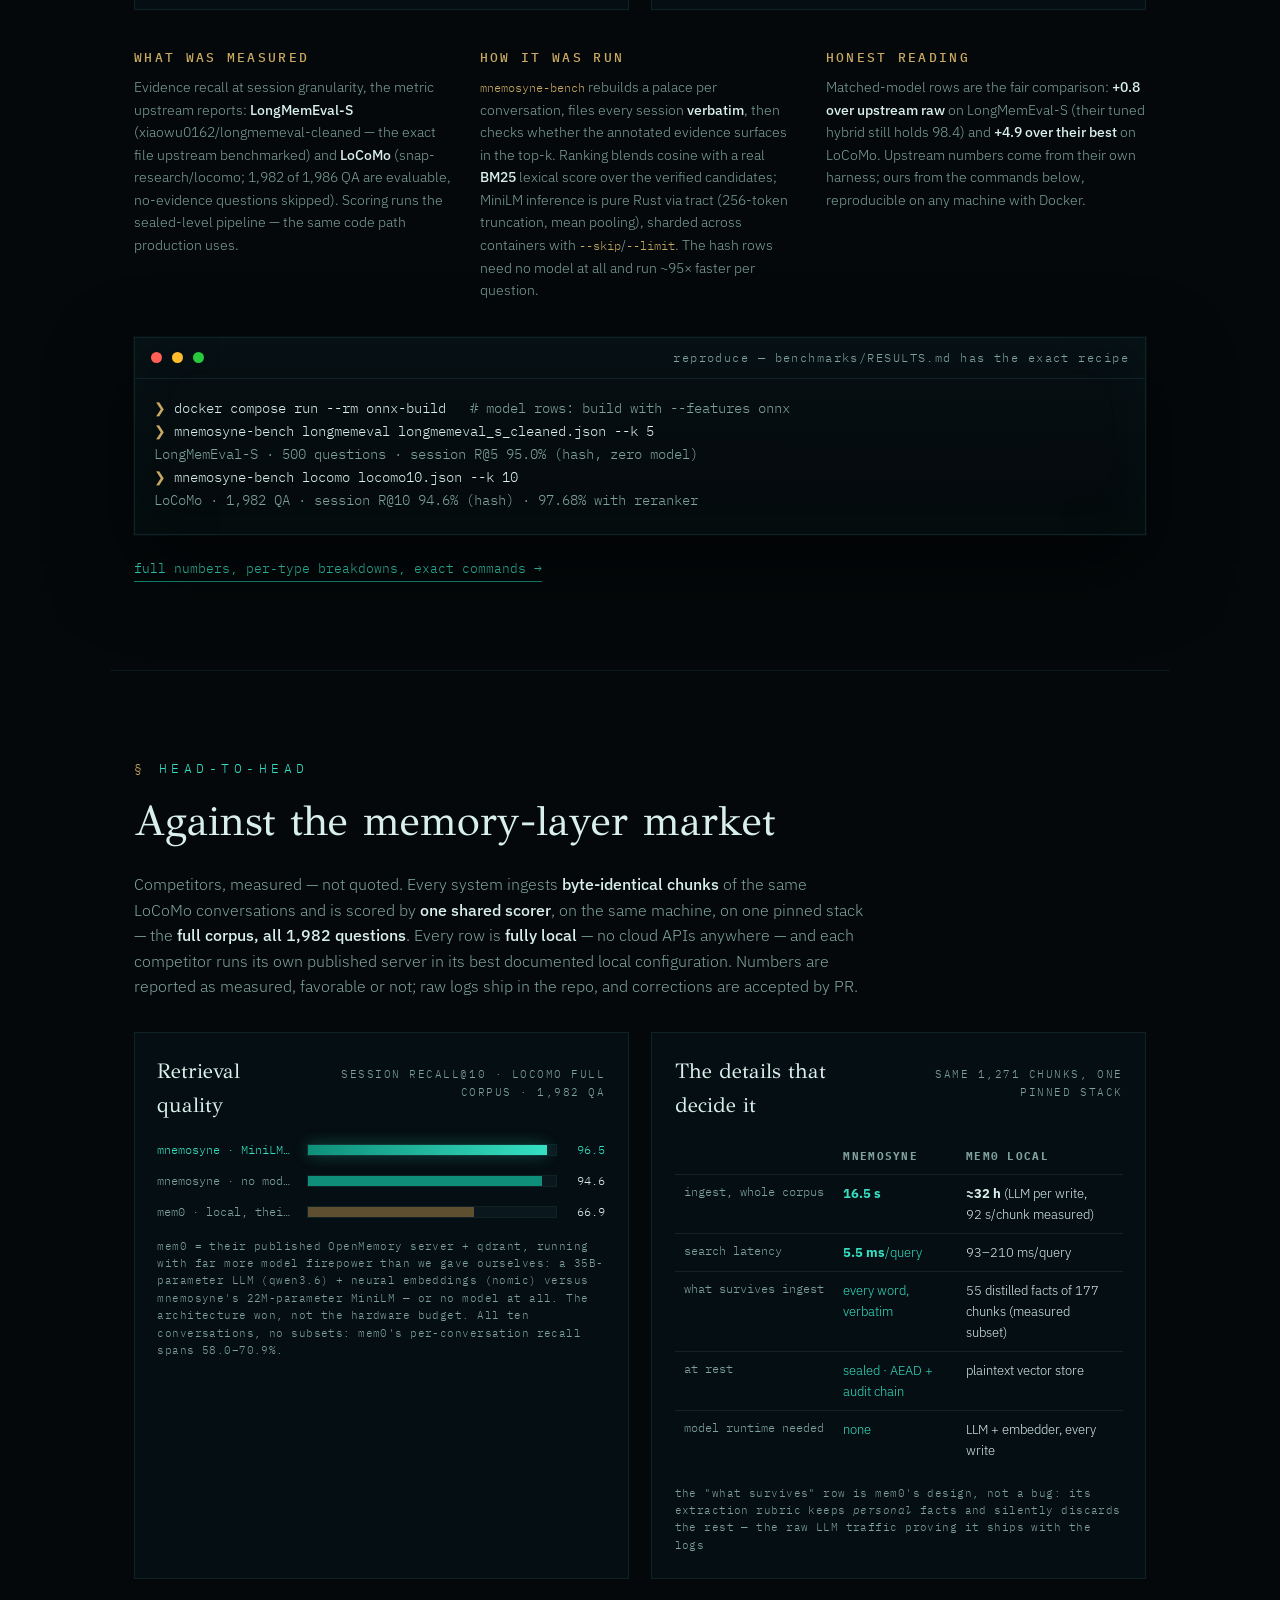
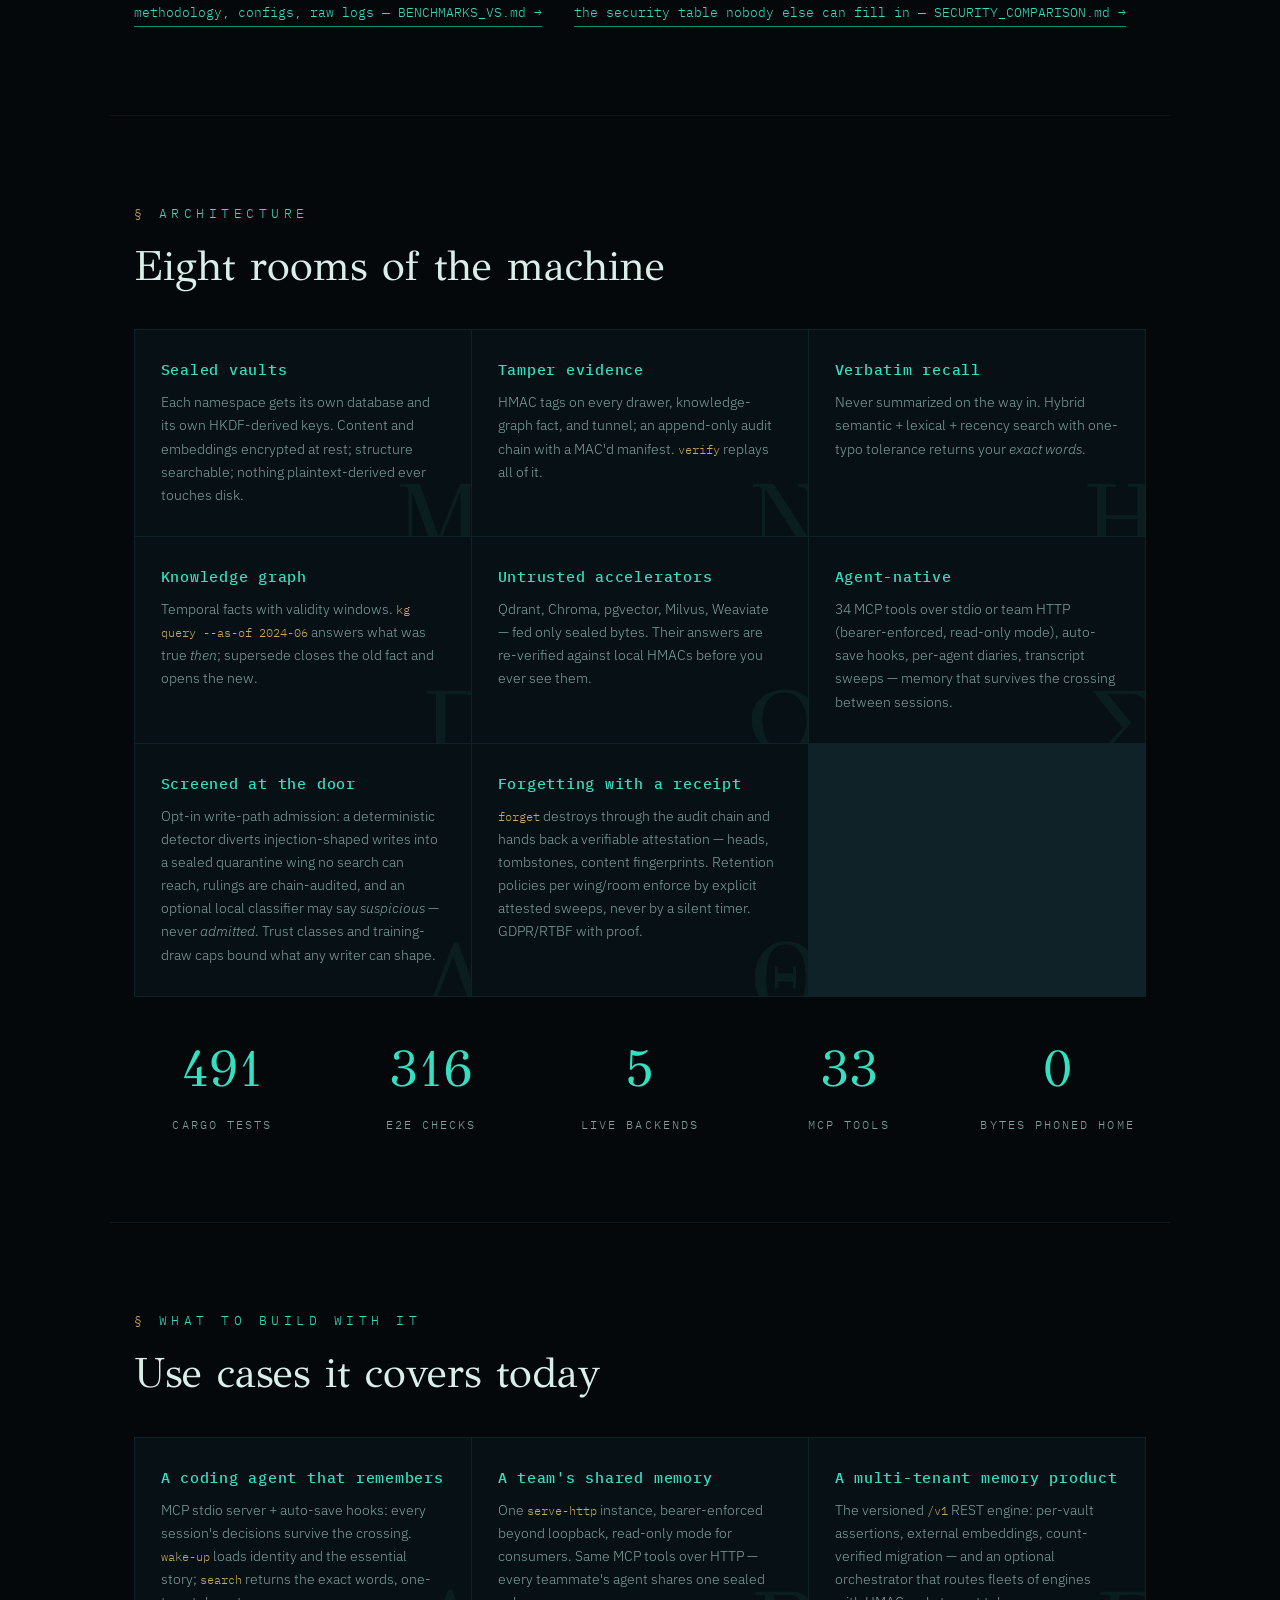
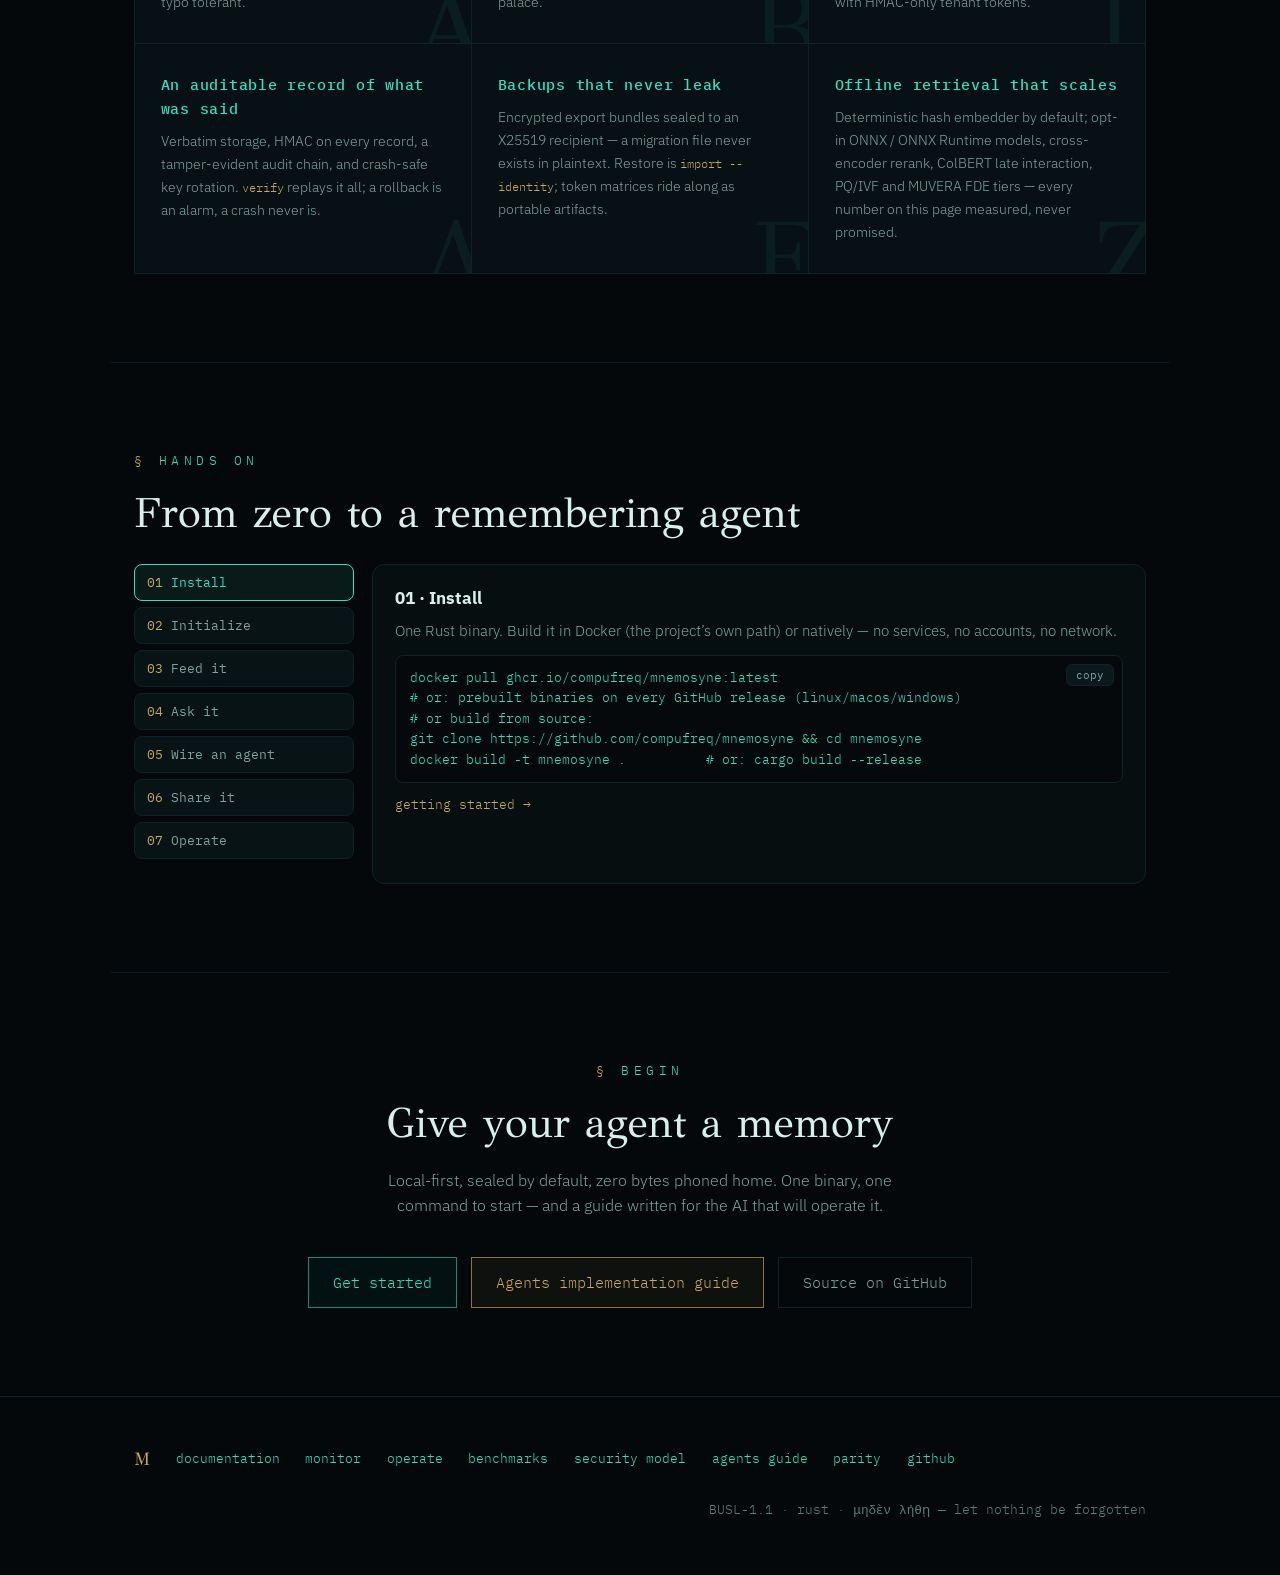
==== commit 96bf2ffb: "the C3.3 gate's last two clauses run — and find two honesty defects Crash-window tests: all four par" ====
--- a/website/landing/index.html
+++ b/website/landing/index.html
@@ -847,7 +847,7 @@
     </div>
     <div class="stats">
       <div class="stat"><div class="n" data-count="511">0</div><div class="l">cargo tests</div></div>
-      <div class="stat"><div class="n" data-count="321">0</div><div class="l">e2e checks</div></div>
+      <div class="stat"><div class="n" data-count="329">0</div><div class="l">e2e checks</div></div>
       <div class="stat"><div class="n" data-count="5">0</div><div class="l">live backends</div></div>
       <div class="stat"><div class="n" data-count="34">0</div><div class="l">mcp tools</div></div>
       <div class="stat"><div class="n" data-count="0">0</div><div class="l">bytes phoned home</div></div>
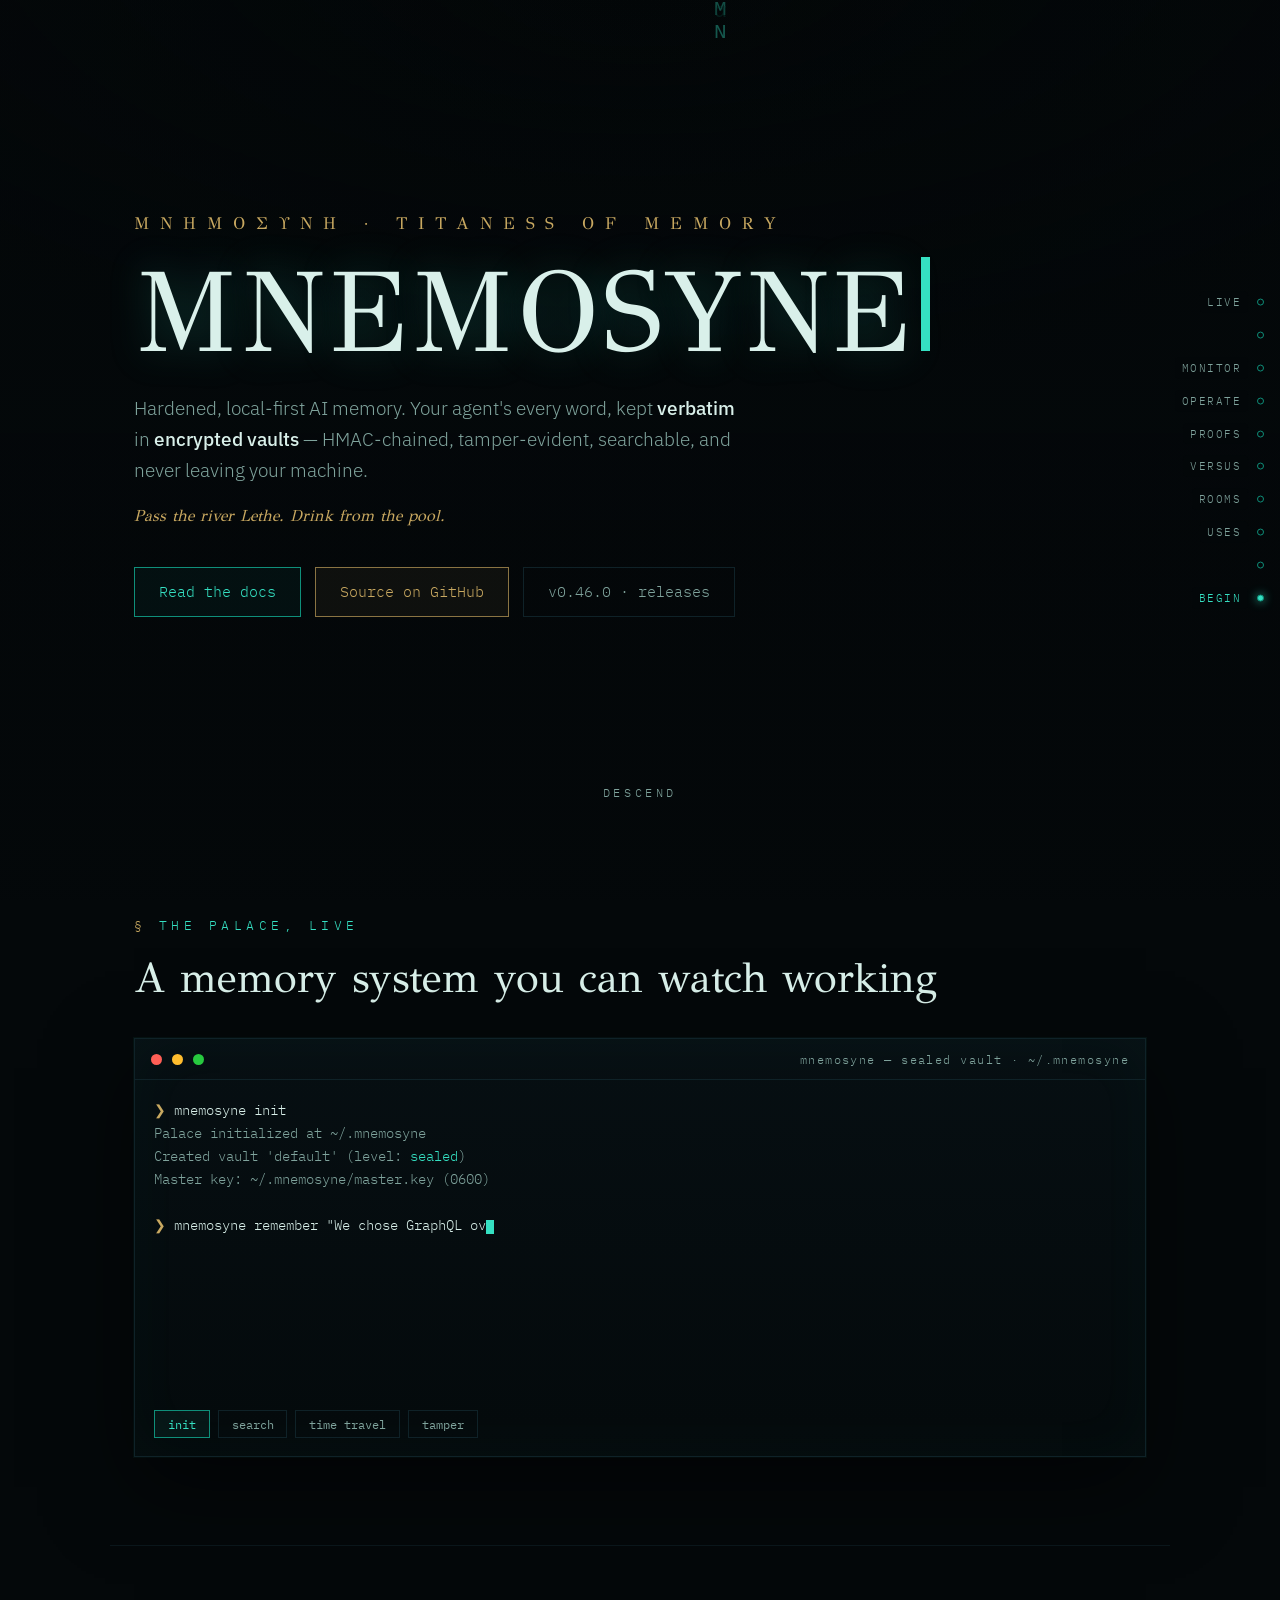
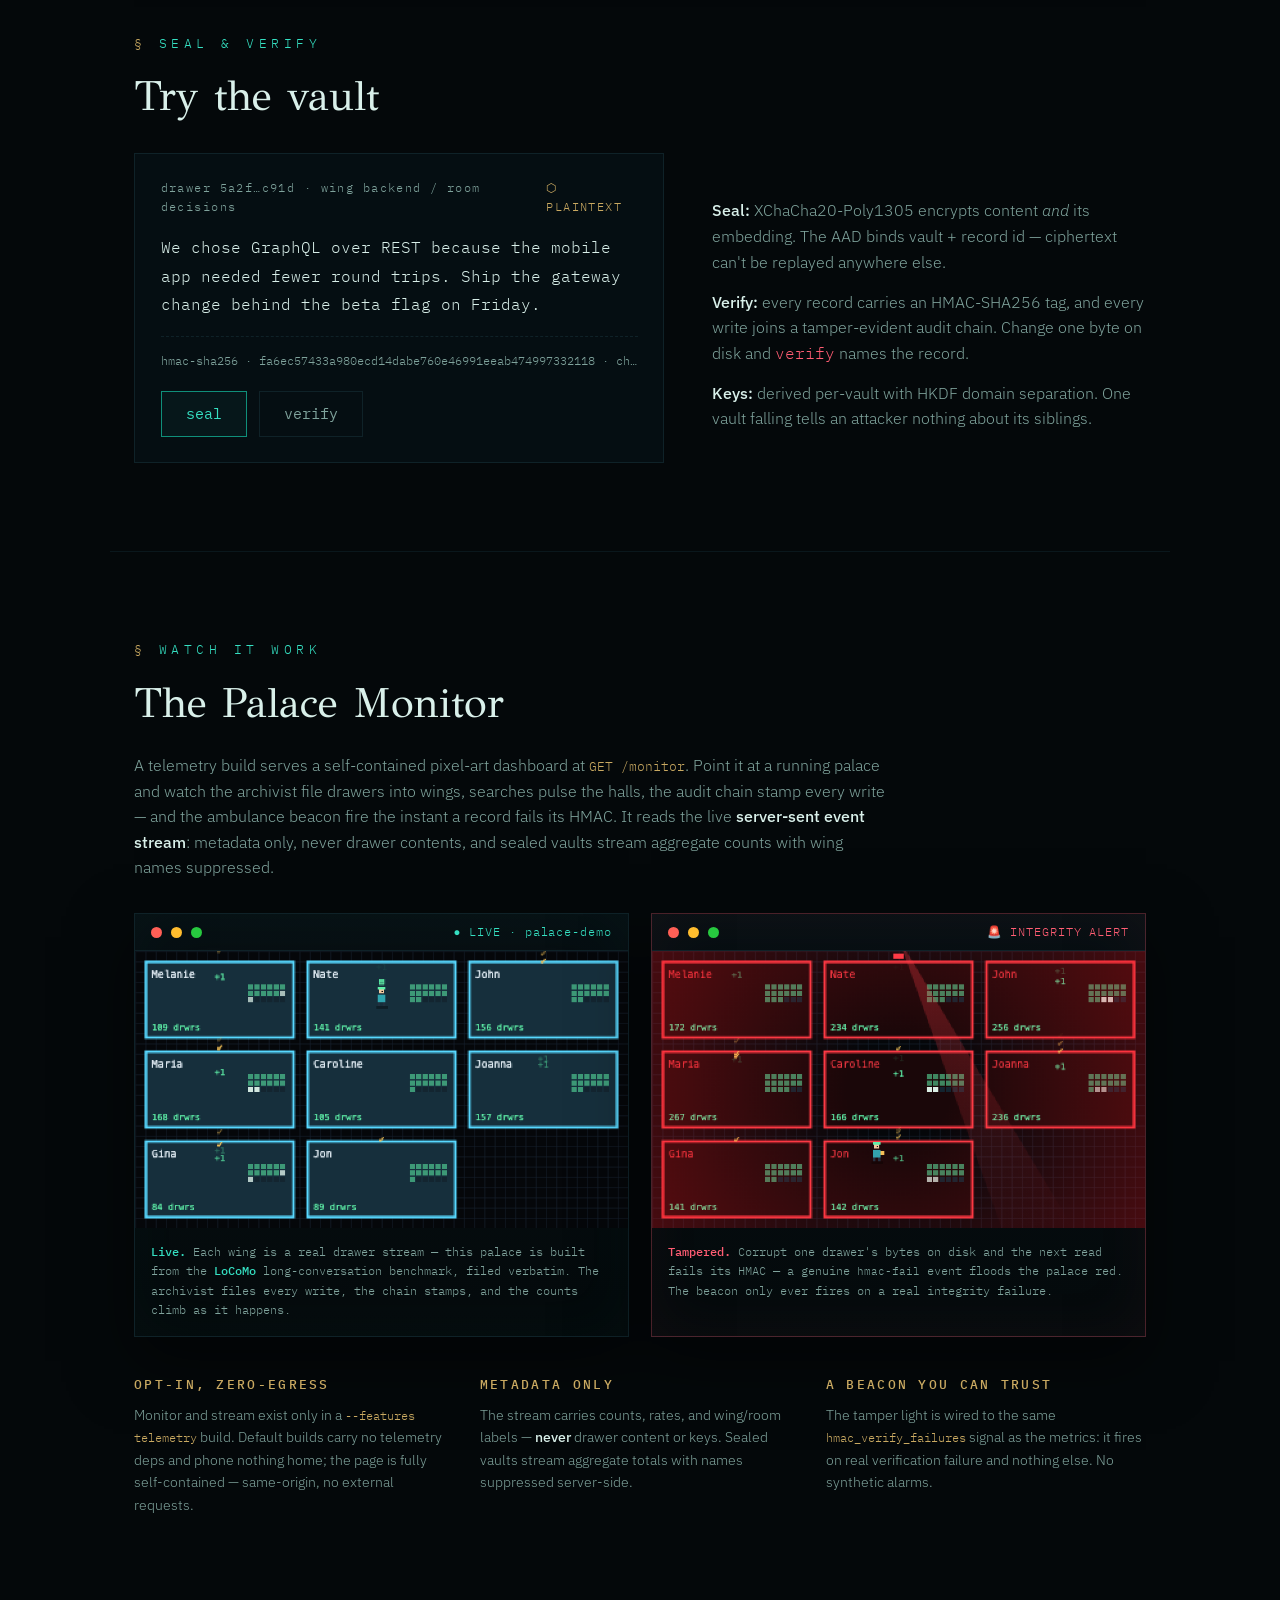
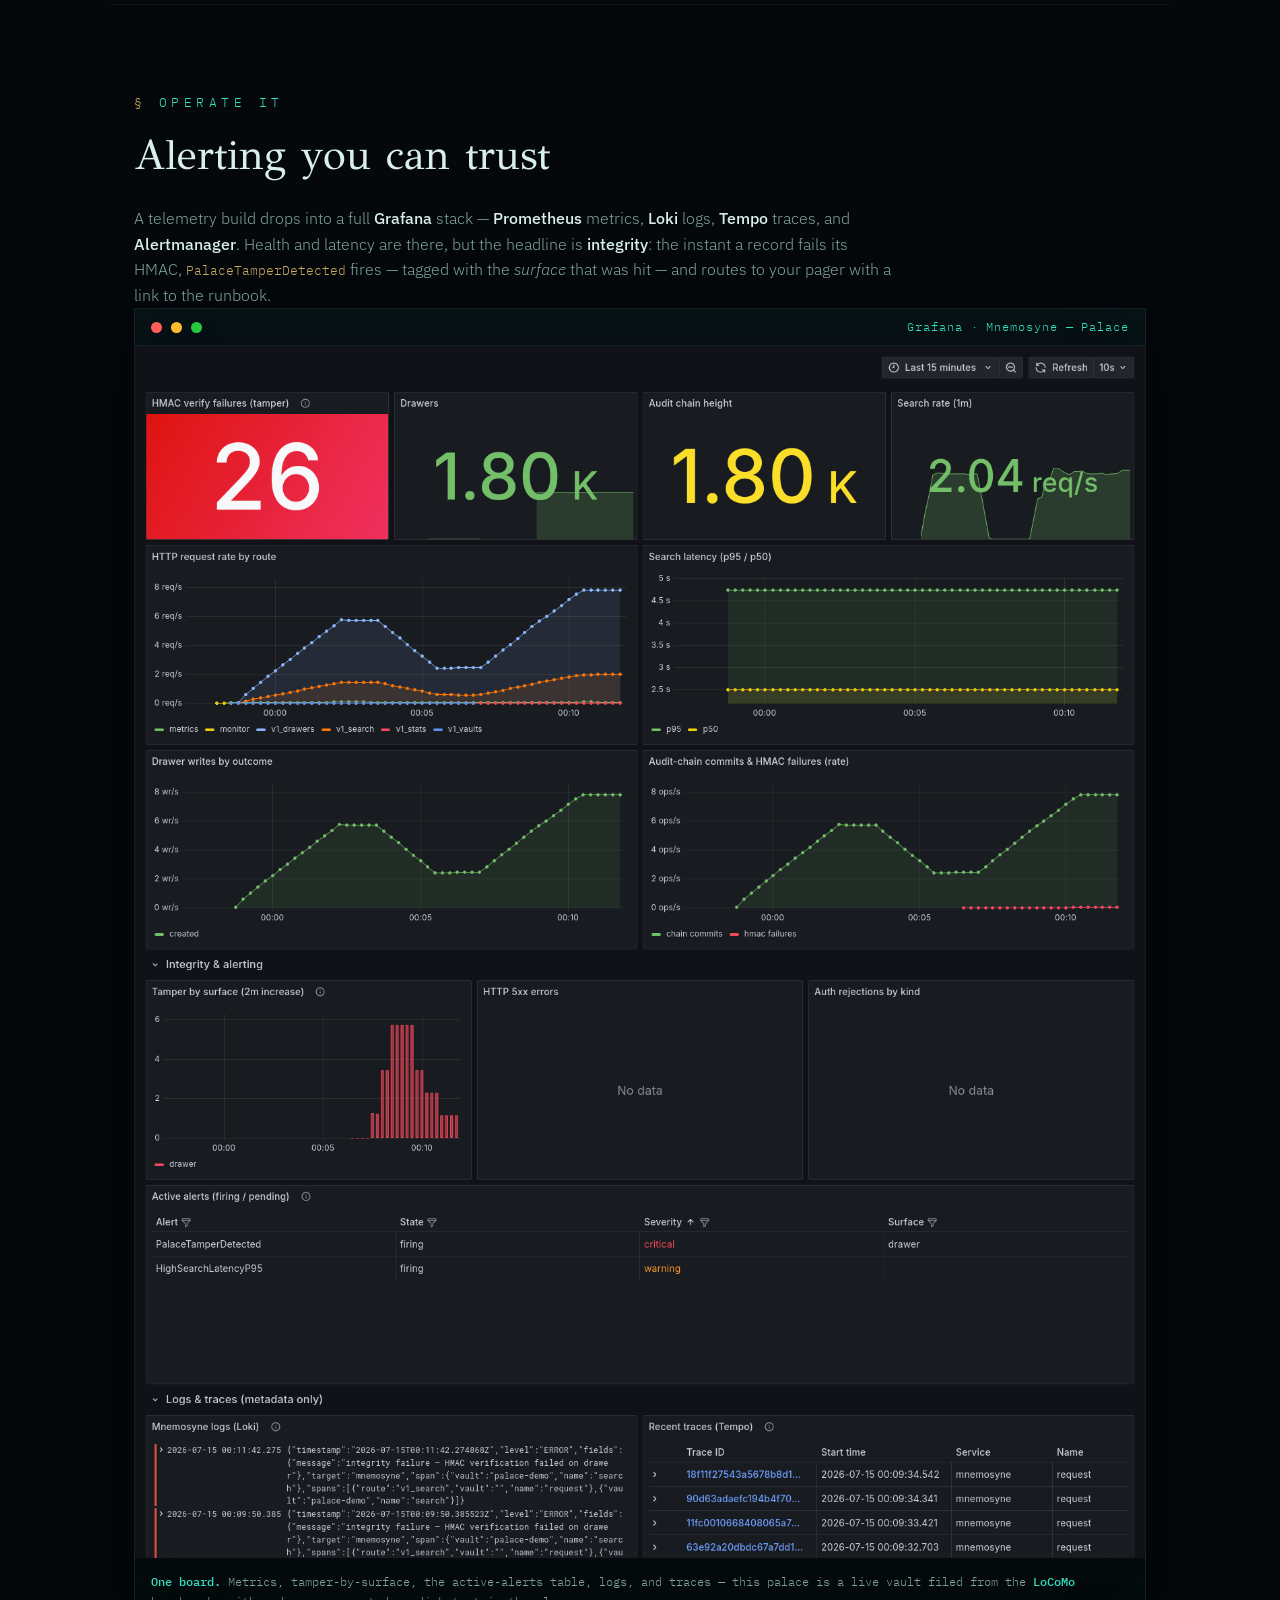
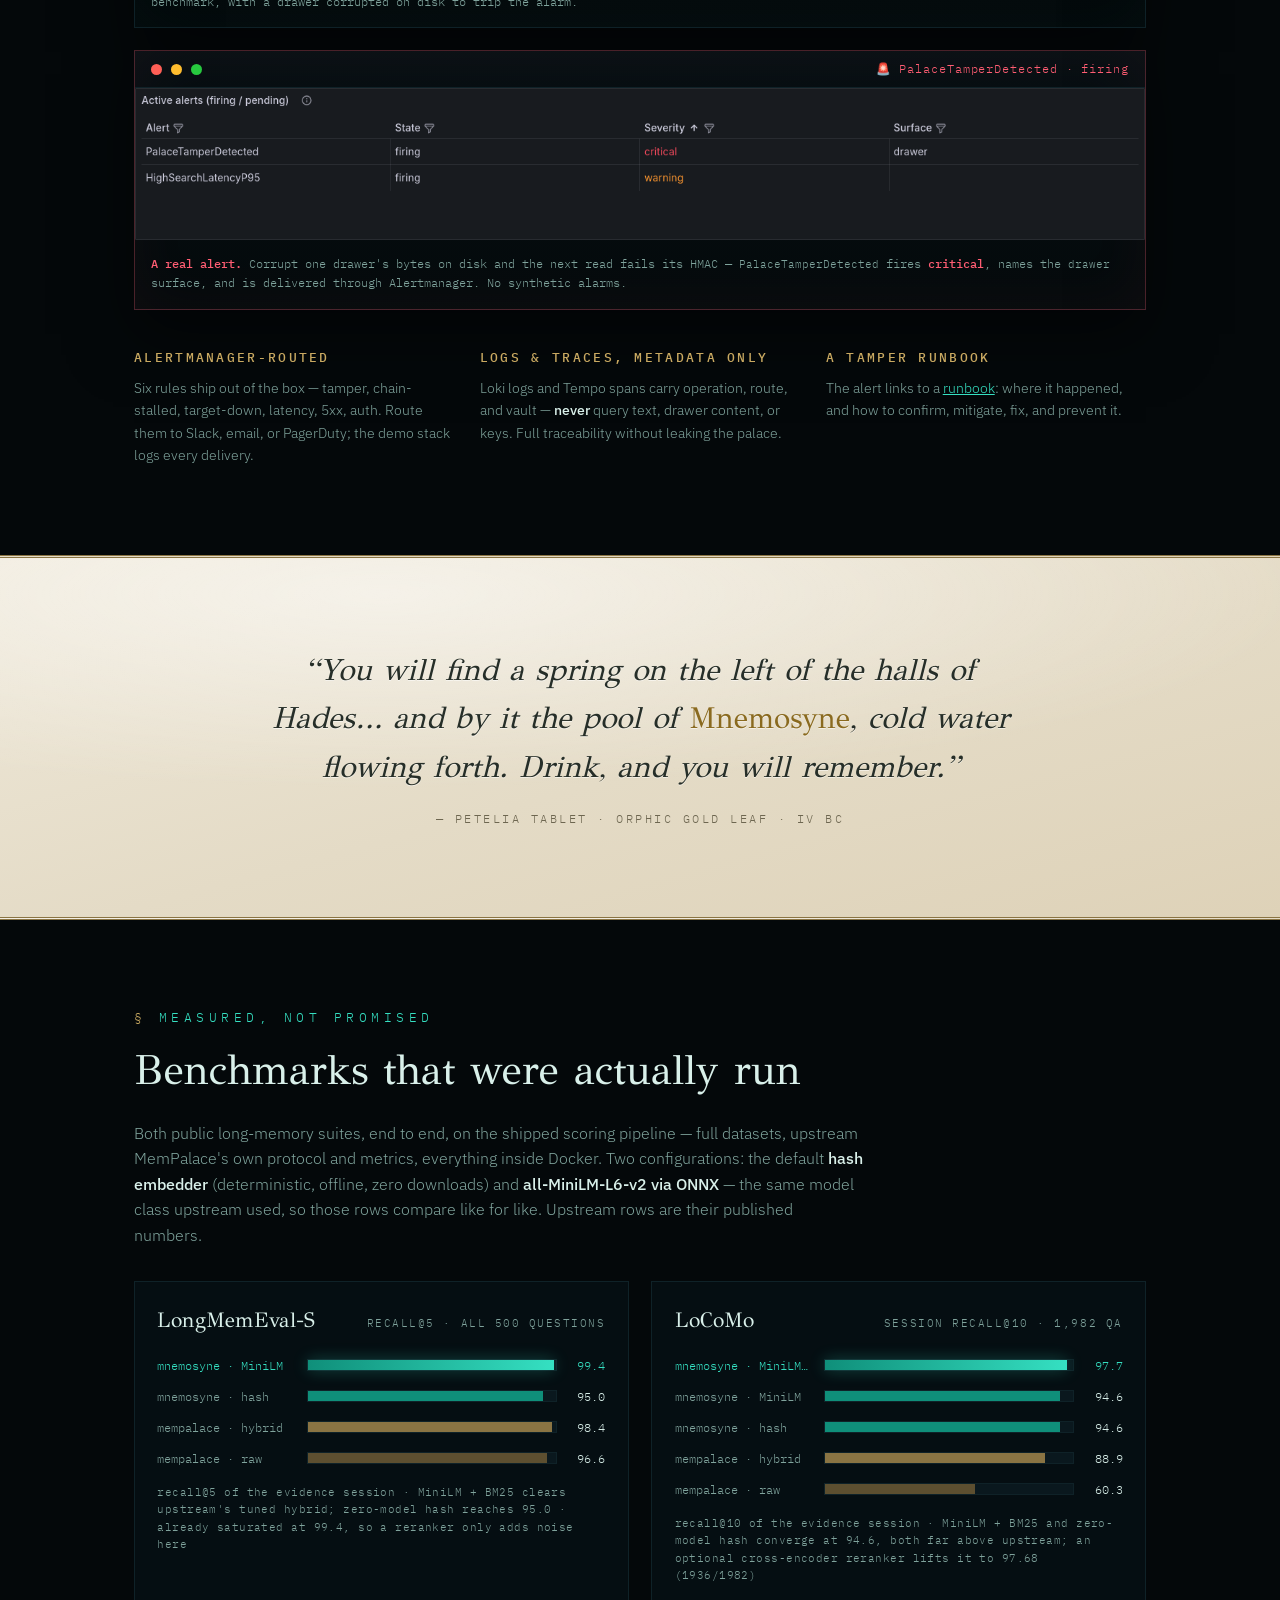
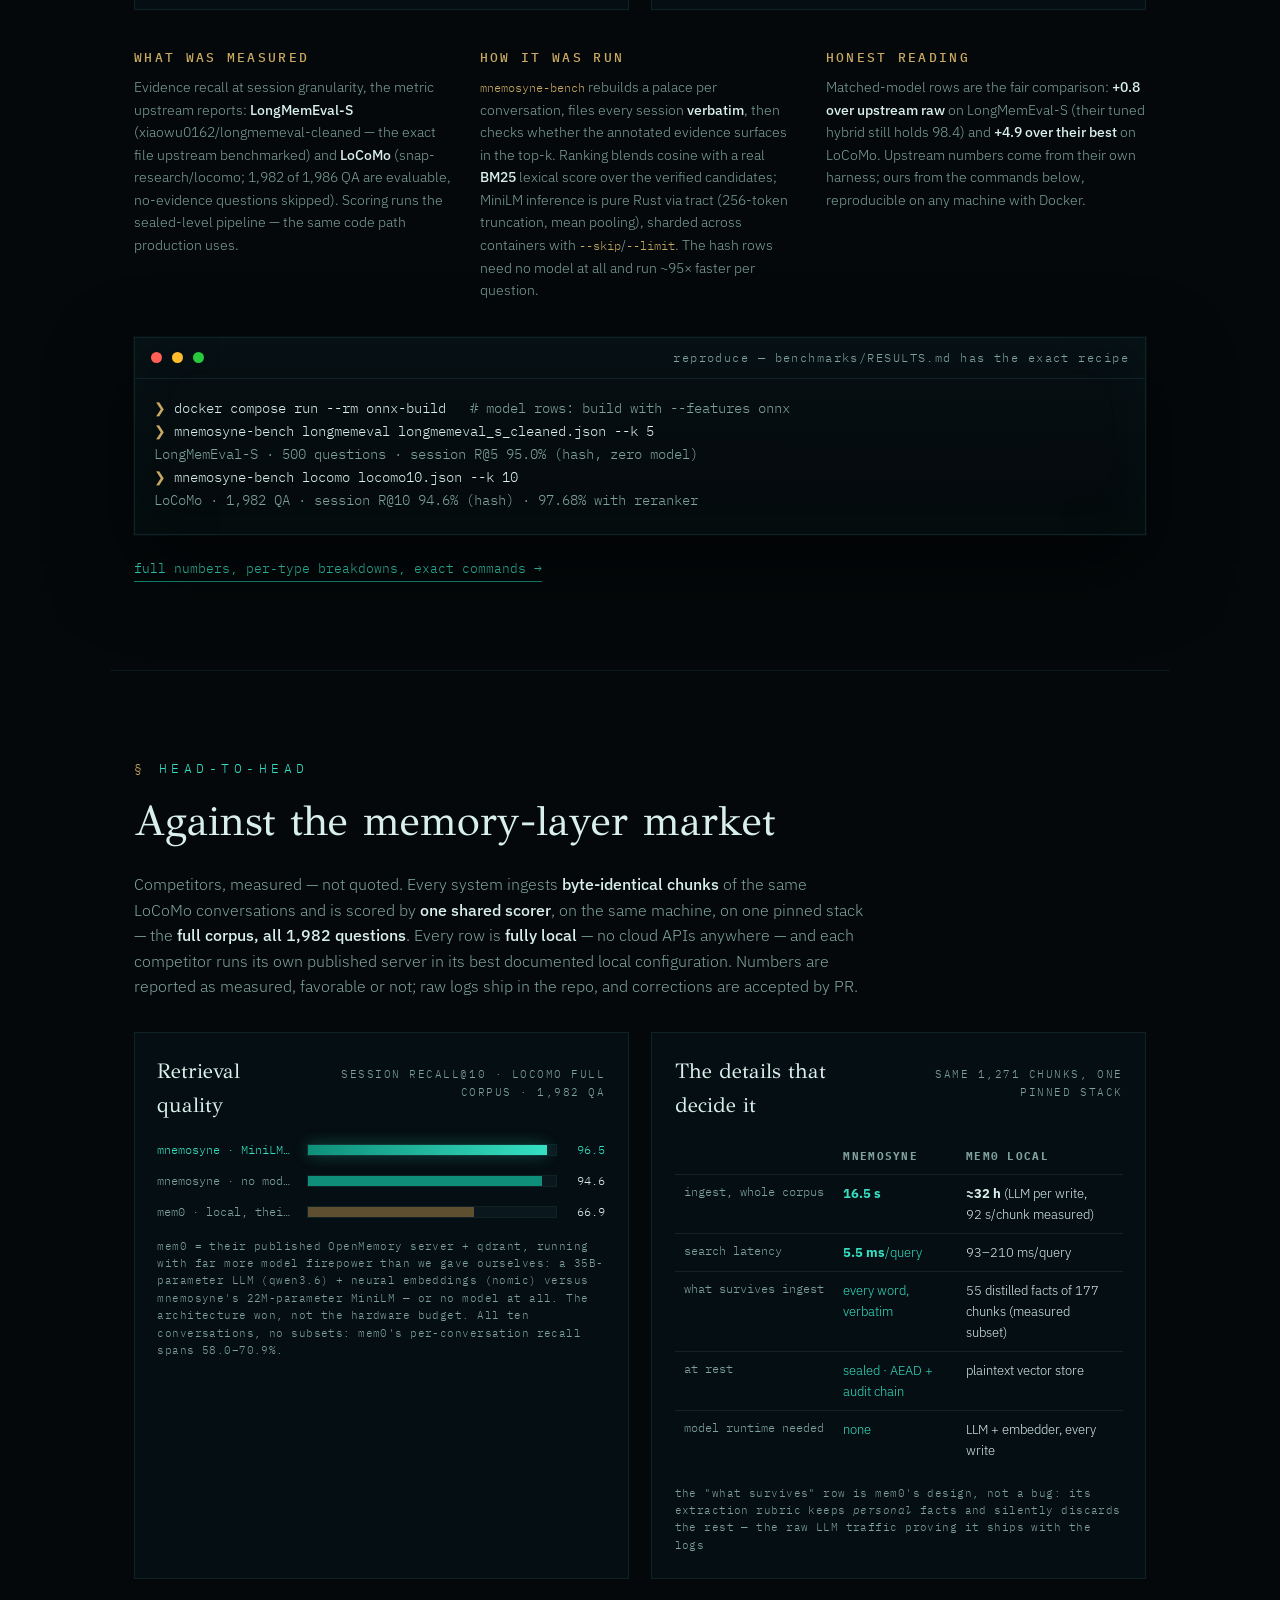
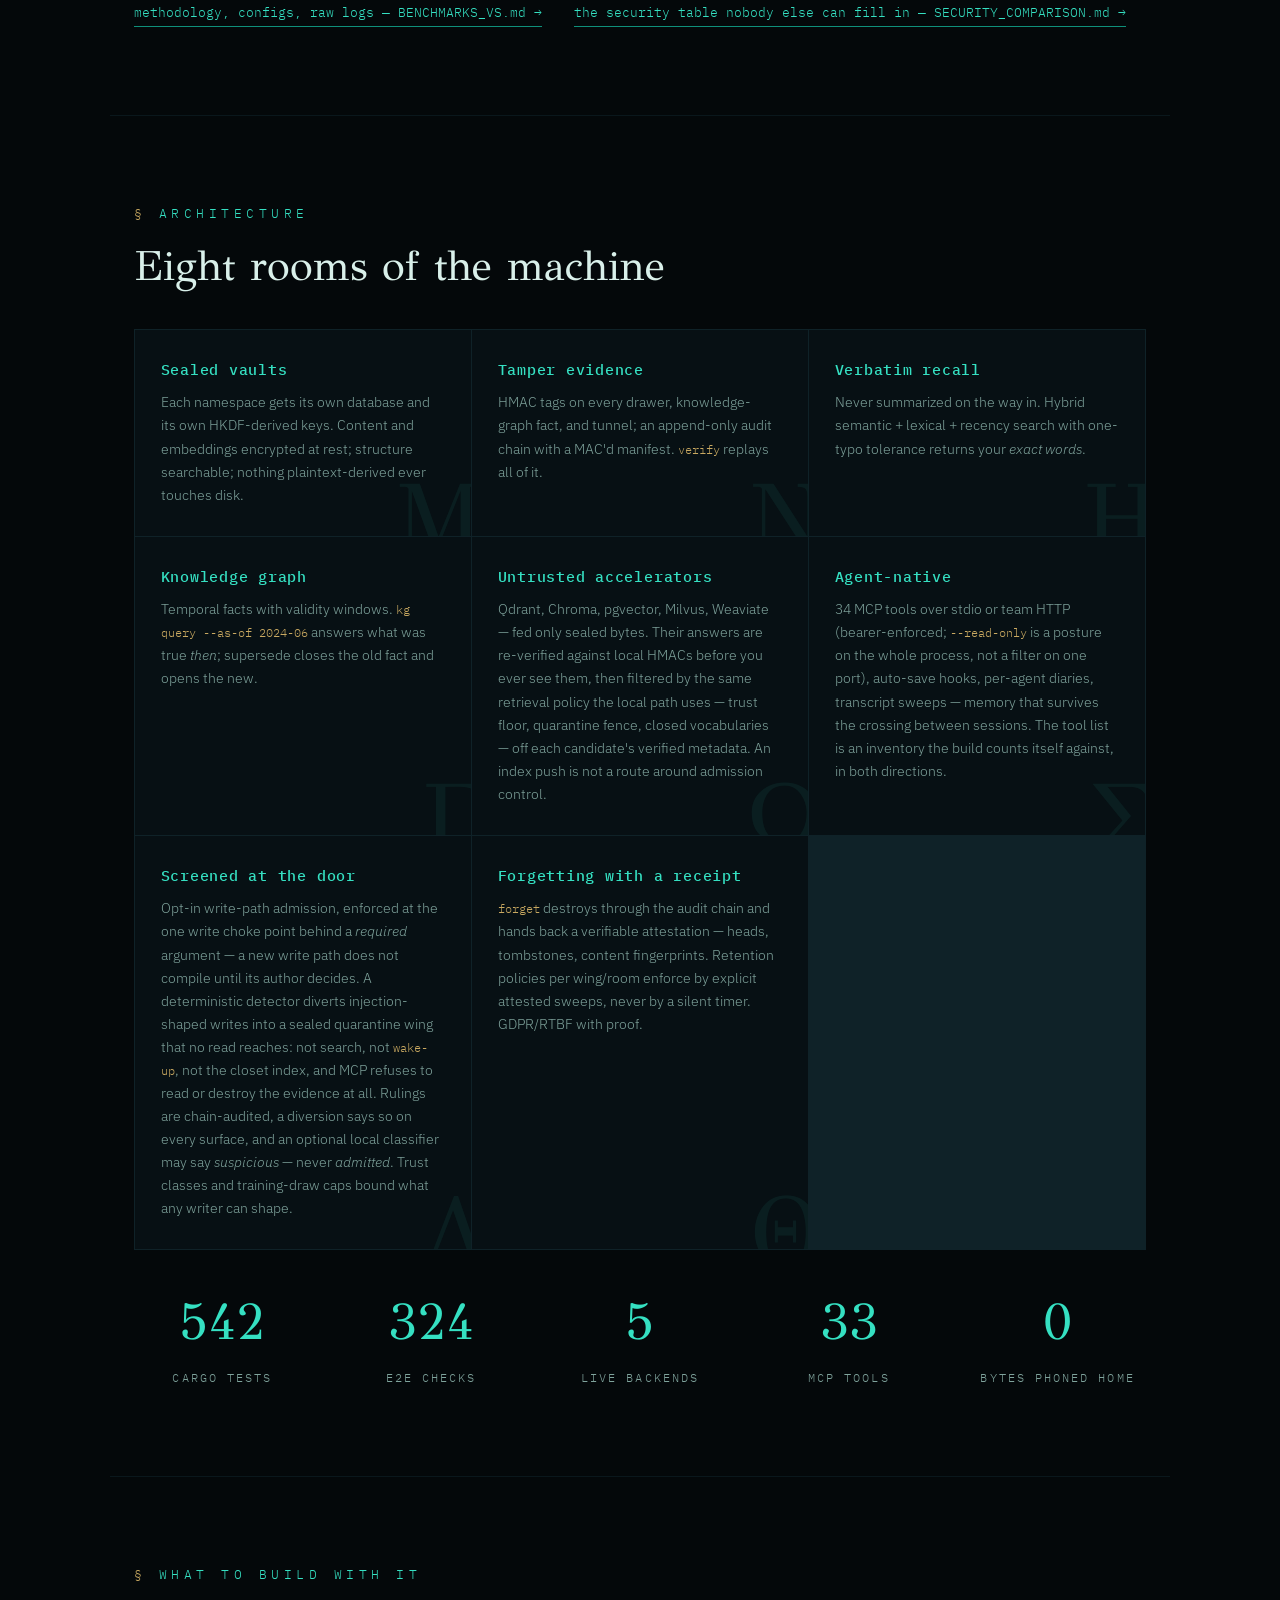
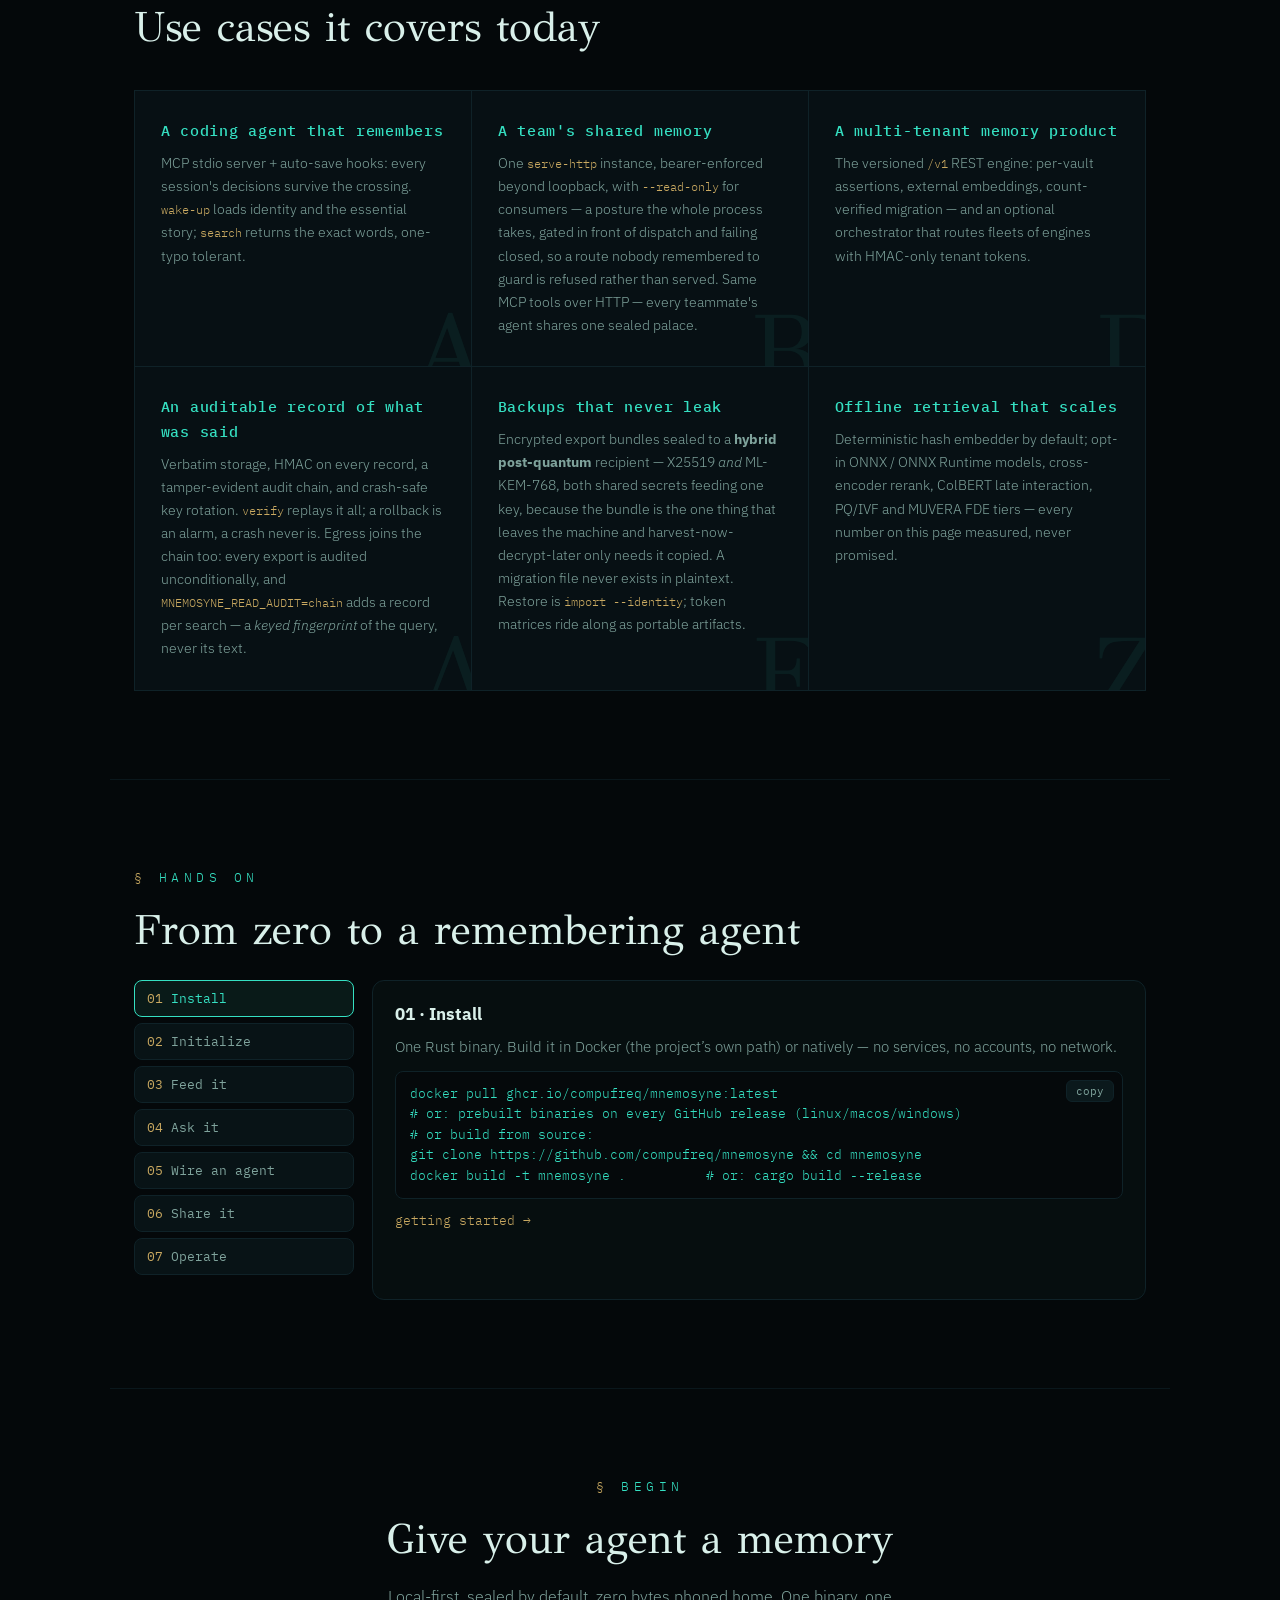
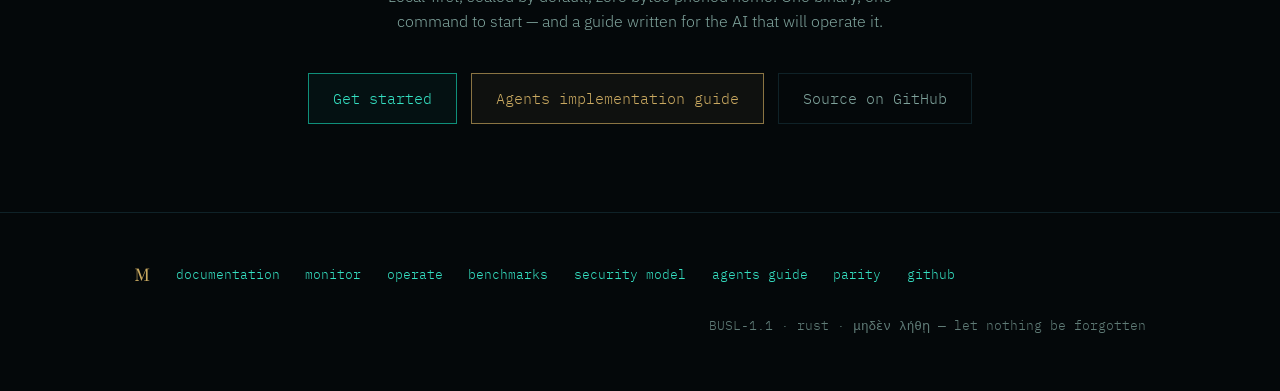
==== commit 774f2fde: "doc hygiene sweep 6" ====
--- a/website/landing/index.html
+++ b/website/landing/index.html
@@ -821,21 +821,28 @@
       <div class="feat" data-glyph="Ω">
         <h3>Untrusted accelerators</h3>
         <p>Qdrant, Chroma, pgvector, Milvus, Weaviate — fed only sealed bytes. Their answers are
-           re-verified against local HMACs before you ever see them.</p>
+           re-verified against local HMACs before you ever see them, then filtered by the
+           same retrieval policy the local path uses — trust floor, quarantine fence, closed
+           vocabularies — off each candidate's verified metadata. An index push is not a
+           route around admission control.</p>
       </div>
       <div class="feat" data-glyph="Σ">
         <h3>Agent-native</h3>
-        <p>34 MCP tools over stdio or team HTTP (bearer-enforced, read-only mode),
-           auto-save hooks, per-agent diaries, transcript sweeps — memory that survives
-           the crossing between sessions.</p>
+        <p>34 MCP tools over stdio or team HTTP (bearer-enforced; <code>--read-only</code> is a
+           posture on the whole process, not a filter on one port), auto-save hooks, per-agent
+           diaries, transcript sweeps — memory that survives the crossing between sessions. The
+           tool list is an inventory the build counts itself against, in both directions.</p>
       </div>
       <div class="feat" data-glyph="Δ">
         <h3>Screened at the door</h3>
-        <p>Opt-in write-path admission: a deterministic detector diverts injection-shaped
-           writes into a sealed quarantine wing no search can reach, rulings are
-           chain-audited, and an optional local classifier may say <i>suspicious</i> —
-           never <i>admitted</i>. Trust classes and training-draw caps bound what any
-           writer can shape.</p>
+        <p>Opt-in write-path admission, enforced at the one write choke point behind a
+           <i>required</i> argument — a new write path does not compile until its author
+           decides. A deterministic detector diverts injection-shaped writes into a sealed
+           quarantine wing that no read reaches: not search, not <code>wake-up</code>, not
+           the closet index, and MCP refuses to read or destroy the evidence at all. Rulings
+           are chain-audited, a diversion says so on every surface, and an optional local
+           classifier may say <i>suspicious</i> — never <i>admitted</i>. Trust classes and
+           training-draw caps bound what any writer can shape.</p>
       </div>
       <div class="feat" data-glyph="Θ">
         <h3>Forgetting with a receipt</h3>
@@ -846,7 +853,7 @@
       </div>
     </div>
     <div class="stats">
-      <div class="stat"><div class="n" data-count="511">0</div><div class="l">cargo tests</div></div>
+      <div class="stat"><div class="n" data-count="551">0</div><div class="l">cargo tests</div></div>
       <div class="stat"><div class="n" data-count="329">0</div><div class="l">e2e checks</div></div>
       <div class="stat"><div class="n" data-count="5">0</div><div class="l">live backends</div></div>
       <div class="stat"><div class="n" data-count="34">0</div><div class="l">mcp tools</div></div>
@@ -866,9 +873,11 @@
       </div>
       <div class="feat" data-glyph="Β">
         <h3>A team's shared memory</h3>
-        <p>One <code>serve-http</code> instance, bearer-enforced beyond loopback,
-           read-only mode for consumers. Same MCP tools over HTTP — every teammate's
-           agent shares one sealed palace.</p>
+        <p>One <code>serve-http</code> instance, bearer-enforced beyond loopback, with
+           <code>--read-only</code> for consumers — a posture the whole process takes, gated
+           in front of dispatch and failing closed, so a route nobody remembered to guard is
+           refused rather than served. Same MCP tools over HTTP — every teammate's agent
+           shares one sealed palace.</p>
       </div>
       <div class="feat" data-glyph="Γ">
         <h3>A multi-tenant memory product</h3>
@@ -880,13 +889,17 @@
         <h3>An auditable record of what was said</h3>
         <p>Verbatim storage, HMAC on every record, a tamper-evident audit chain, and
            crash-safe key rotation. <code>verify</code> replays it all; a rollback is
-           an alarm, a crash never is.</p>
+           an alarm, a crash never is. Egress joins the chain too: every export is
+           audited unconditionally, and <code>MNEMOSYNE_READ_AUDIT=chain</code> adds a
+           record per search — a <i>keyed fingerprint</i> of the query, never its text.</p>
       </div>
       <div class="feat" data-glyph="Ε">
         <h3>Backups that never leak</h3>
-        <p>Encrypted export bundles sealed to an X25519 recipient — a migration file
-           never exists in plaintext. Restore is <code>import --identity</code>;
-           token matrices ride along as portable artifacts.</p>
+        <p>Encrypted export bundles sealed to a <b>hybrid post-quantum</b> recipient —
+           X25519 <i>and</i> ML-KEM-768, both shared secrets feeding one key, because the
+           bundle is the one thing that leaves the machine and harvest-now-decrypt-later
+           only needs it copied. A migration file never exists in plaintext. Restore is
+           <code>import --identity</code>; token matrices ride along as portable artifacts.</p>
       </div>
       <div class="feat" data-glyph="Ζ">
         <h3>Offline retrieval that scales</h3>
@@ -1202,14 +1215,14 @@
     { t: 'Ask it', p: 'Hybrid semantic + lexical + recency search returns your exact words (one typo tolerated). wake-up loads a session’s worth of identity and recent essentials.',
       c: 'mnemosyne search "why did we pick graphql"\nmnemosyne wake-up                    # L0 identity + L1 essential story\nmnemosyne kg query alice --as-of 2024-06-15',
       l: [['docs/retrieval.html','retrieval & scaling →']] },
-    { t: 'Wire an agent', p: 'The MCP stdio server exposes 32 tools; hooks print ready-to-paste auto-save settings so every session files its own memories.',
+    { t: 'Wire an agent', p: 'The MCP stdio server exposes 34 tools — memory, taxonomy, tunnels and the knowledge graph. Operator capabilities (admission review, wing trust, retention, forgetting, rotation) are deliberately absent: an agent must not rule on the queue that contains it. Hooks print ready-to-paste auto-save settings so every session files its own memories.',
       c: '# claude_desktop_config.json / .mcp.json\n{ "mcpServers": { "mnemosyne": {\n    "command": "mnemosyne", "args": ["serve-mcp"] } } }\n\nmnemosyne hooks claude-code          # auto-save hook snippet',
       l: [['docs/integrations.html','integrations →'],['docs/agents.html','agents guide →']] },
-    { t: 'Share it', p: 'One server, a whole team — or a whole product. Bearer beyond loopback, per-vault assertions, read-only mode, and an orchestrator for fleets.',
+    { t: 'Share it', p: 'One server, a whole team — or a whole product. Bearer beyond loopback, per-vault assertions (enforced on /mcp as well as /v1), a process-wide read-only posture, and an orchestrator for fleets.',
       c: 'MNEMOSYNE_MCP_HTTP_TOKEN=$(openssl rand -hex 24) \\\n  mnemosyne serve-http --host 0.0.0.0 --port 8800\n# per-tenant: MNEMOSYNE_ASSERTION_SECRET=... + X-Vault-Assertion',
       l: [['docs/remote-server.html','team server →'],['docs/agents.html','multi-tenant →']] },
-    { t: 'Operate', p: 'Integrity is a command, not a hope. Verify replays every HMAC and the audit chain; rotation re-seals under fresh keys; bundles back up without plaintext.',
-      c: 'mnemosyne verify                     # HMAC every record + replay chain\nmnemosyne backup create\nmnemosyne vault rotate default       # fresh keys, crash-safe\nmnemosyne bundle keygen --out me.key\nmnemosyne export --to <recipient> --out palace.bundle',
+    { t: 'Operate', p: 'Integrity is a command, not a hope. Verify replays every HMAC and the audit chain; rotation re-seals under fresh keys; bundles back up without plaintext, sealed to a hybrid X25519 + ML-KEM-768 recipient.',
+      c: 'mnemosyne verify                     # HMAC every record + replay chain\nmnemosyne backup create\nmnemosyne vault rotate default       # fresh keys, crash-safe\nmnemosyne bundle keygen --out me.key  # a pq1 hybrid identity\nmnemosyne export --to <recipient> --out palace.bundle',
       l: [['docs/runbook.html','tamper runbook →']] },
   ];
   let cur = 0;
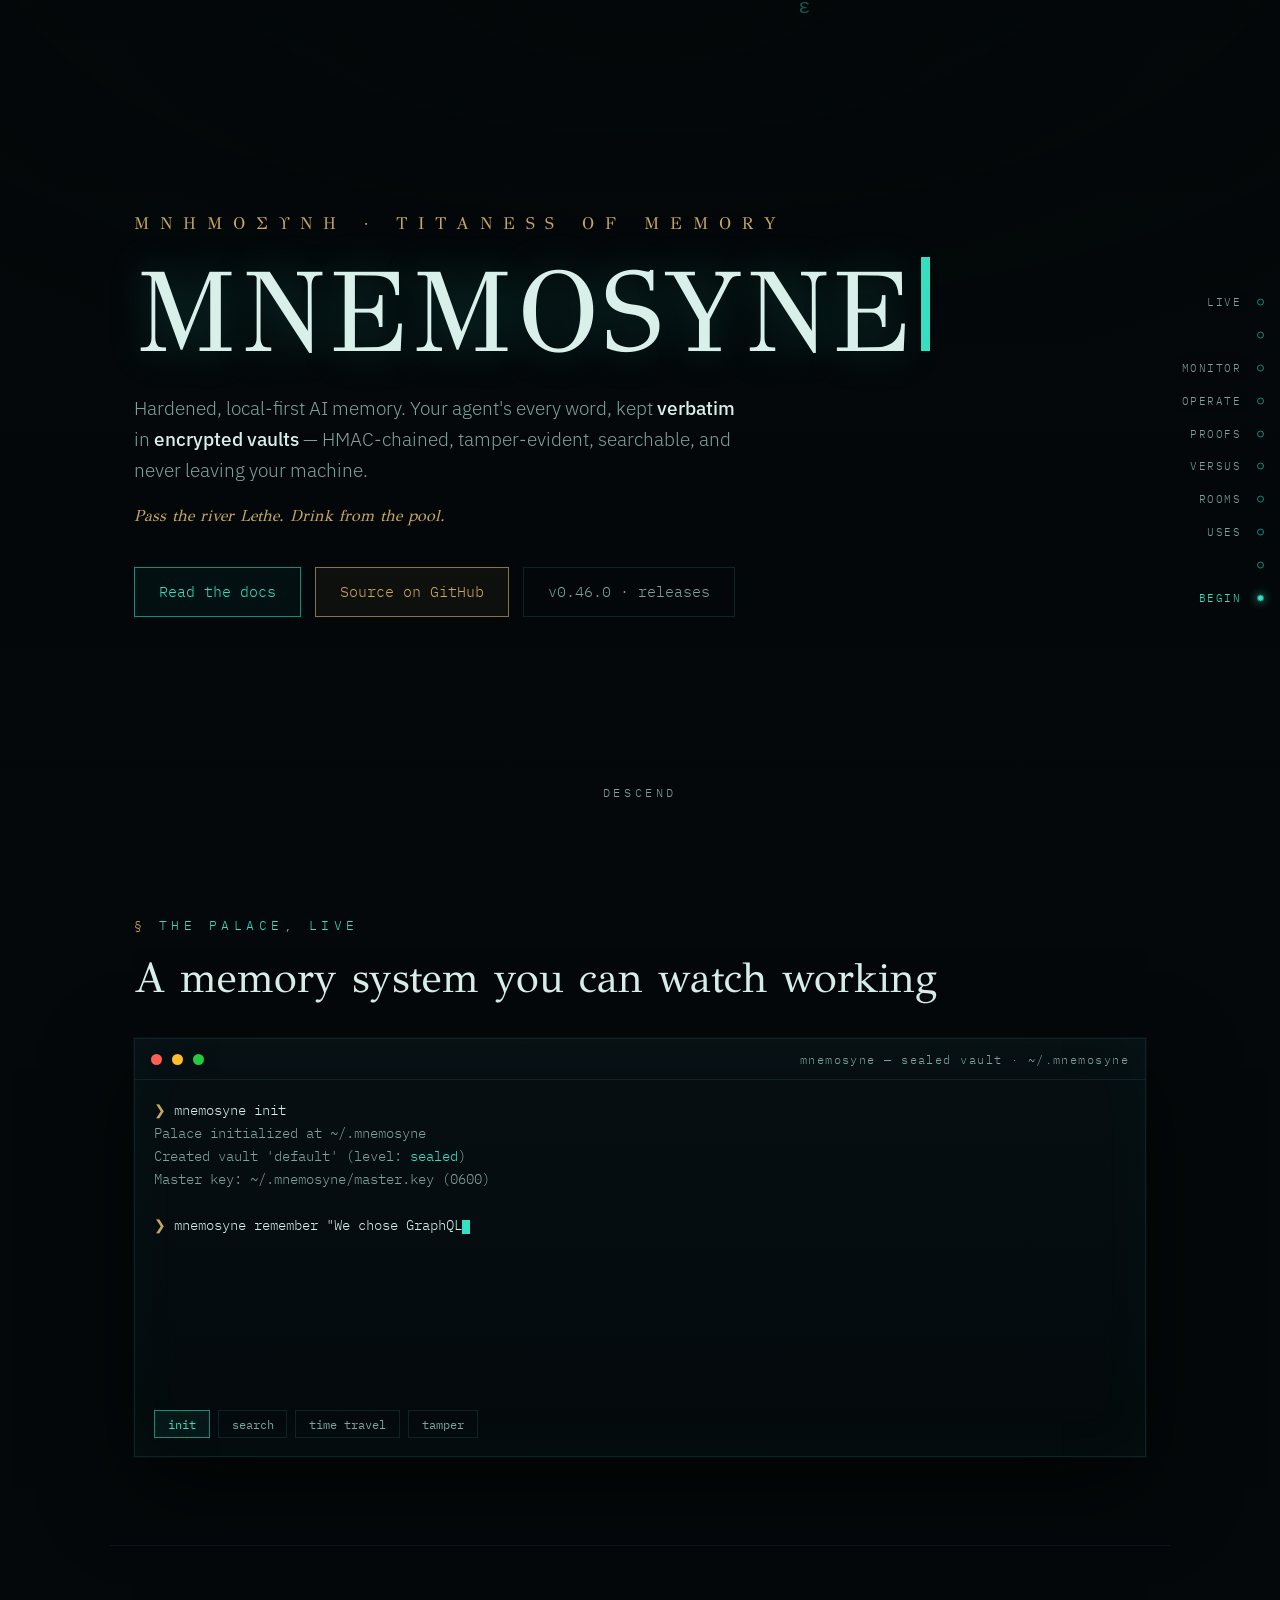
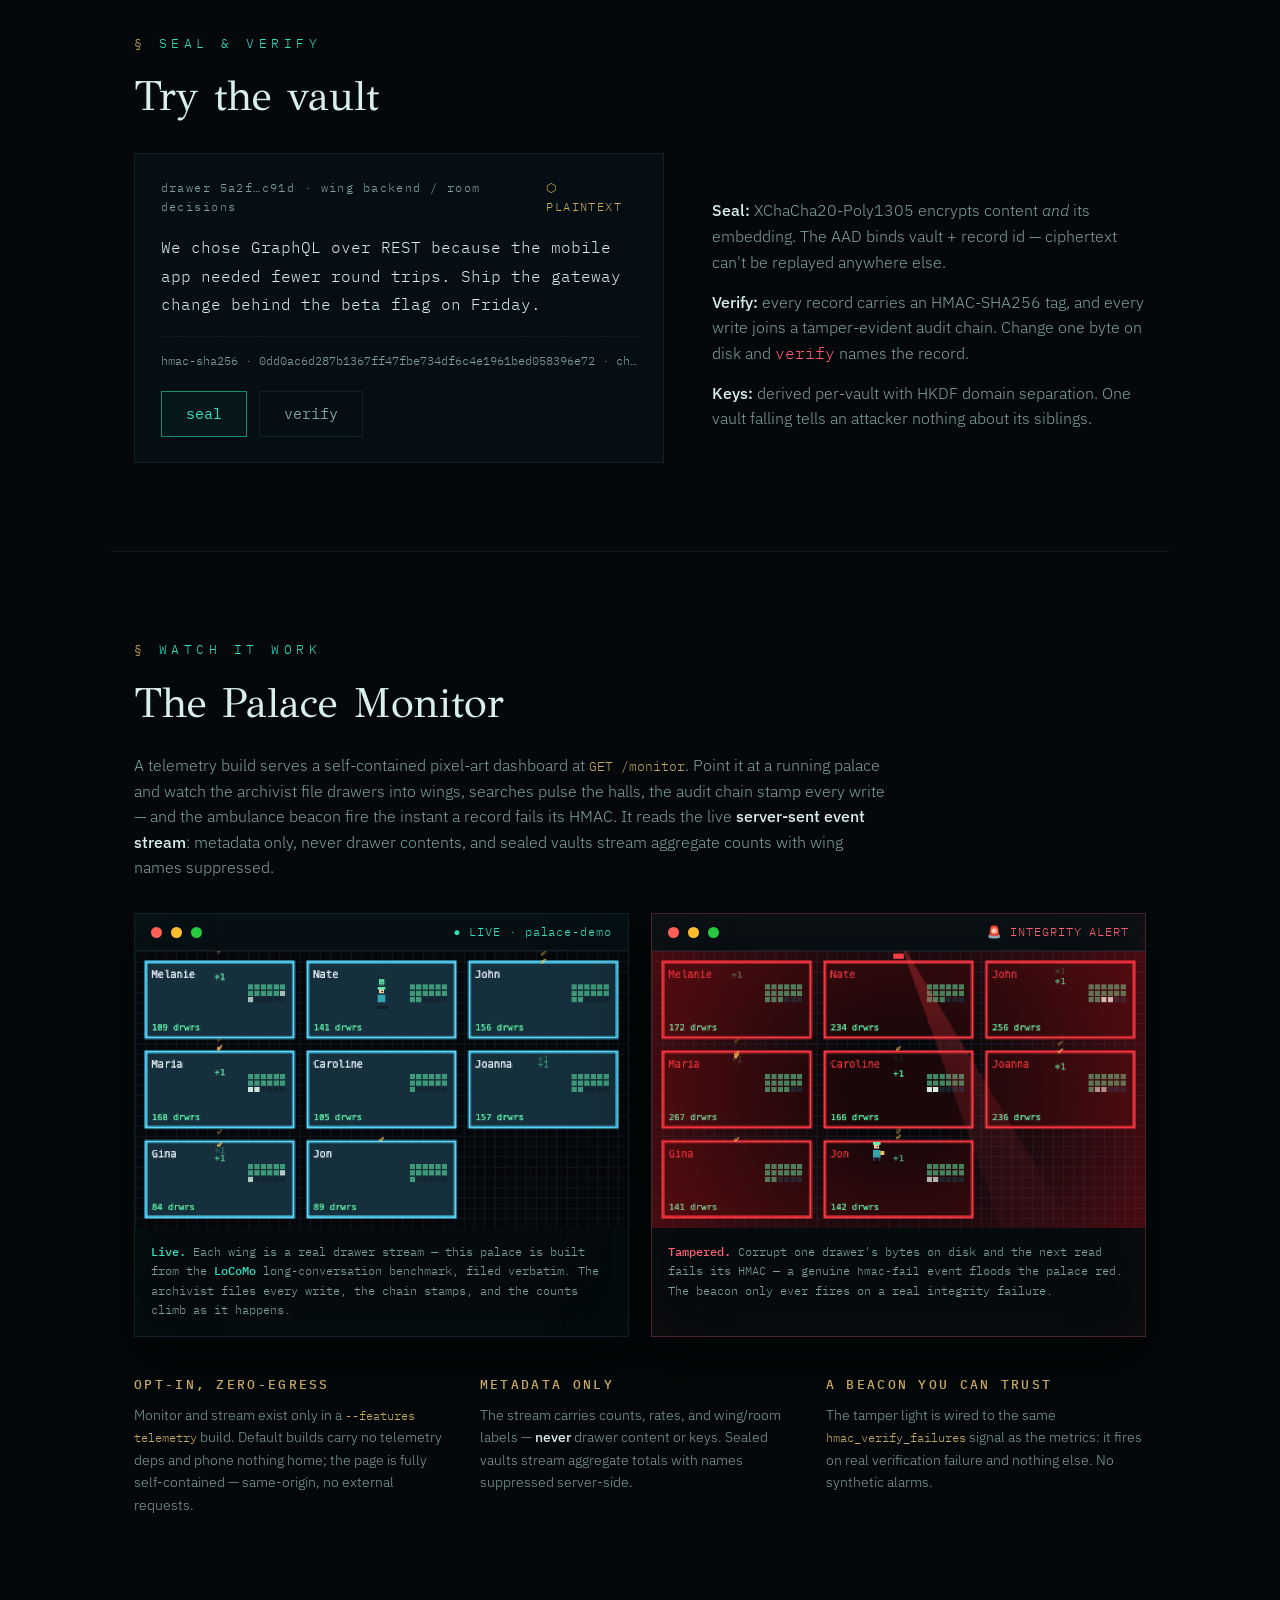
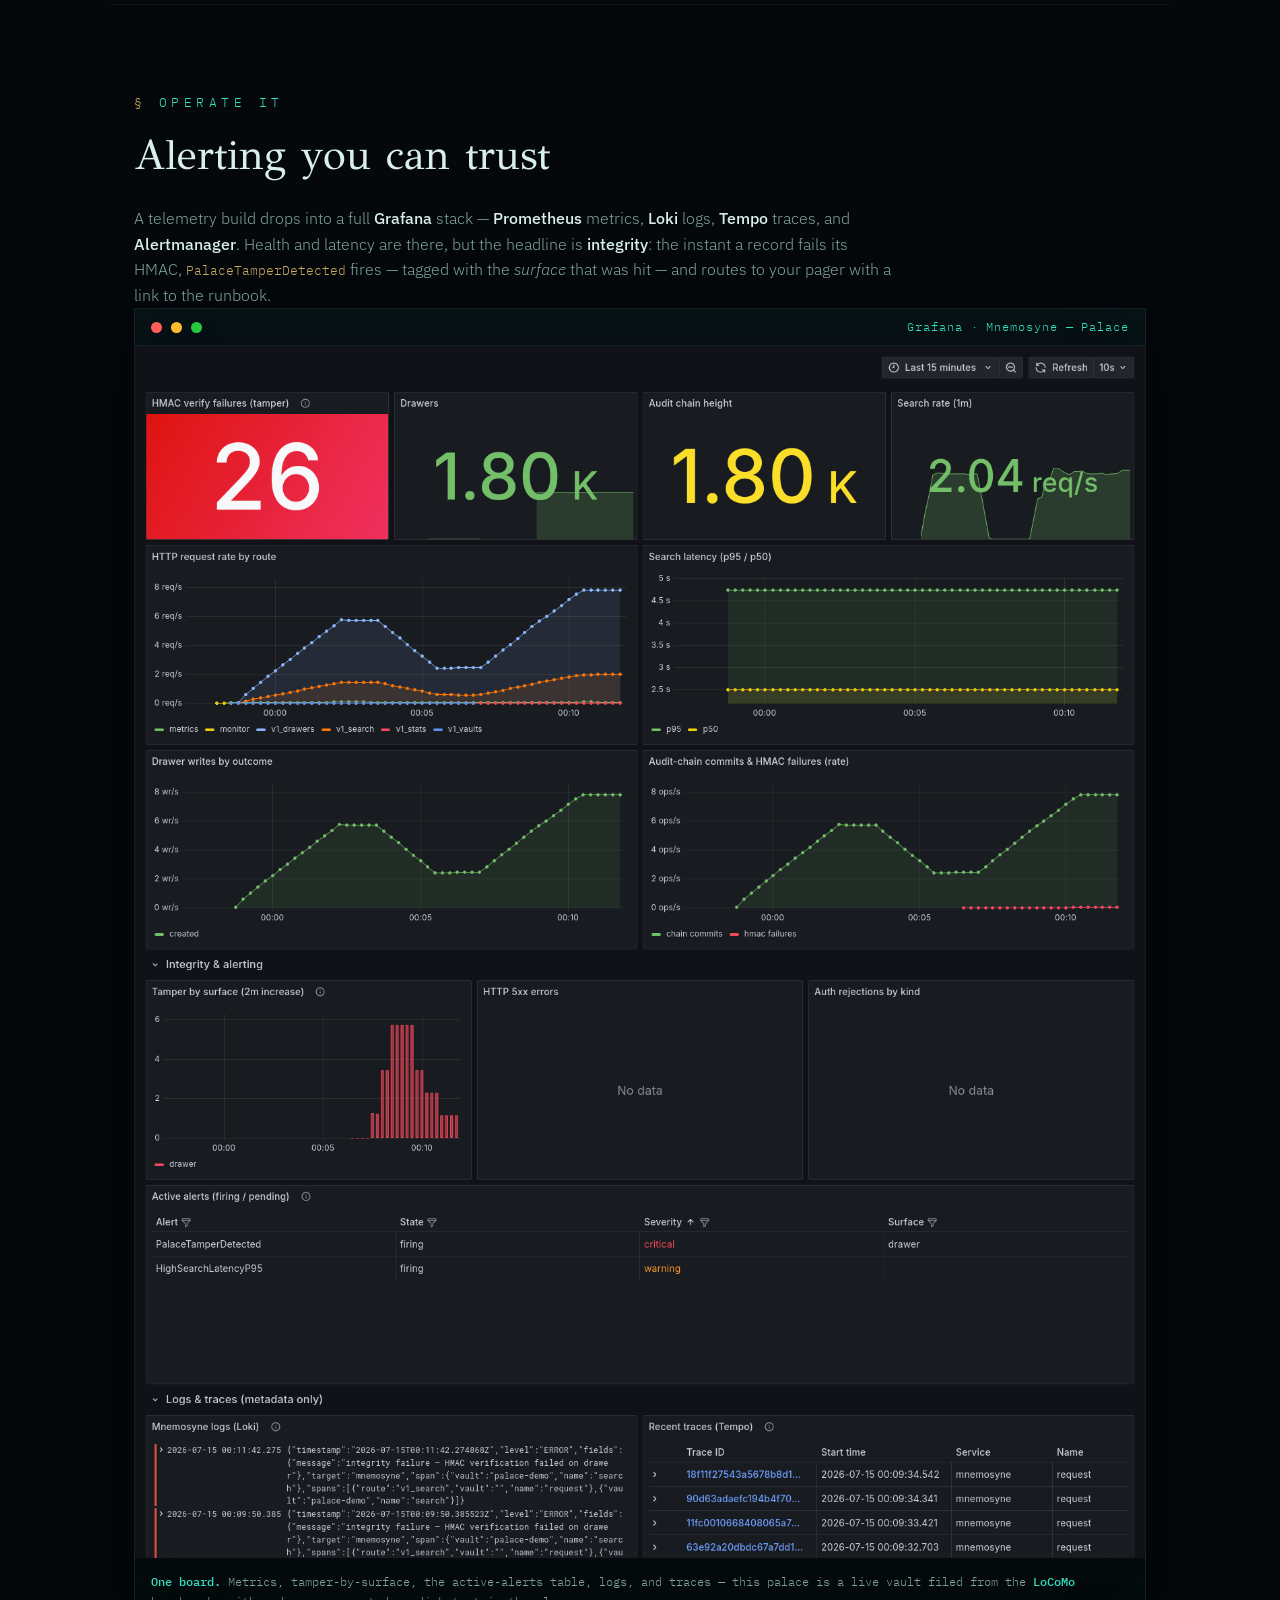
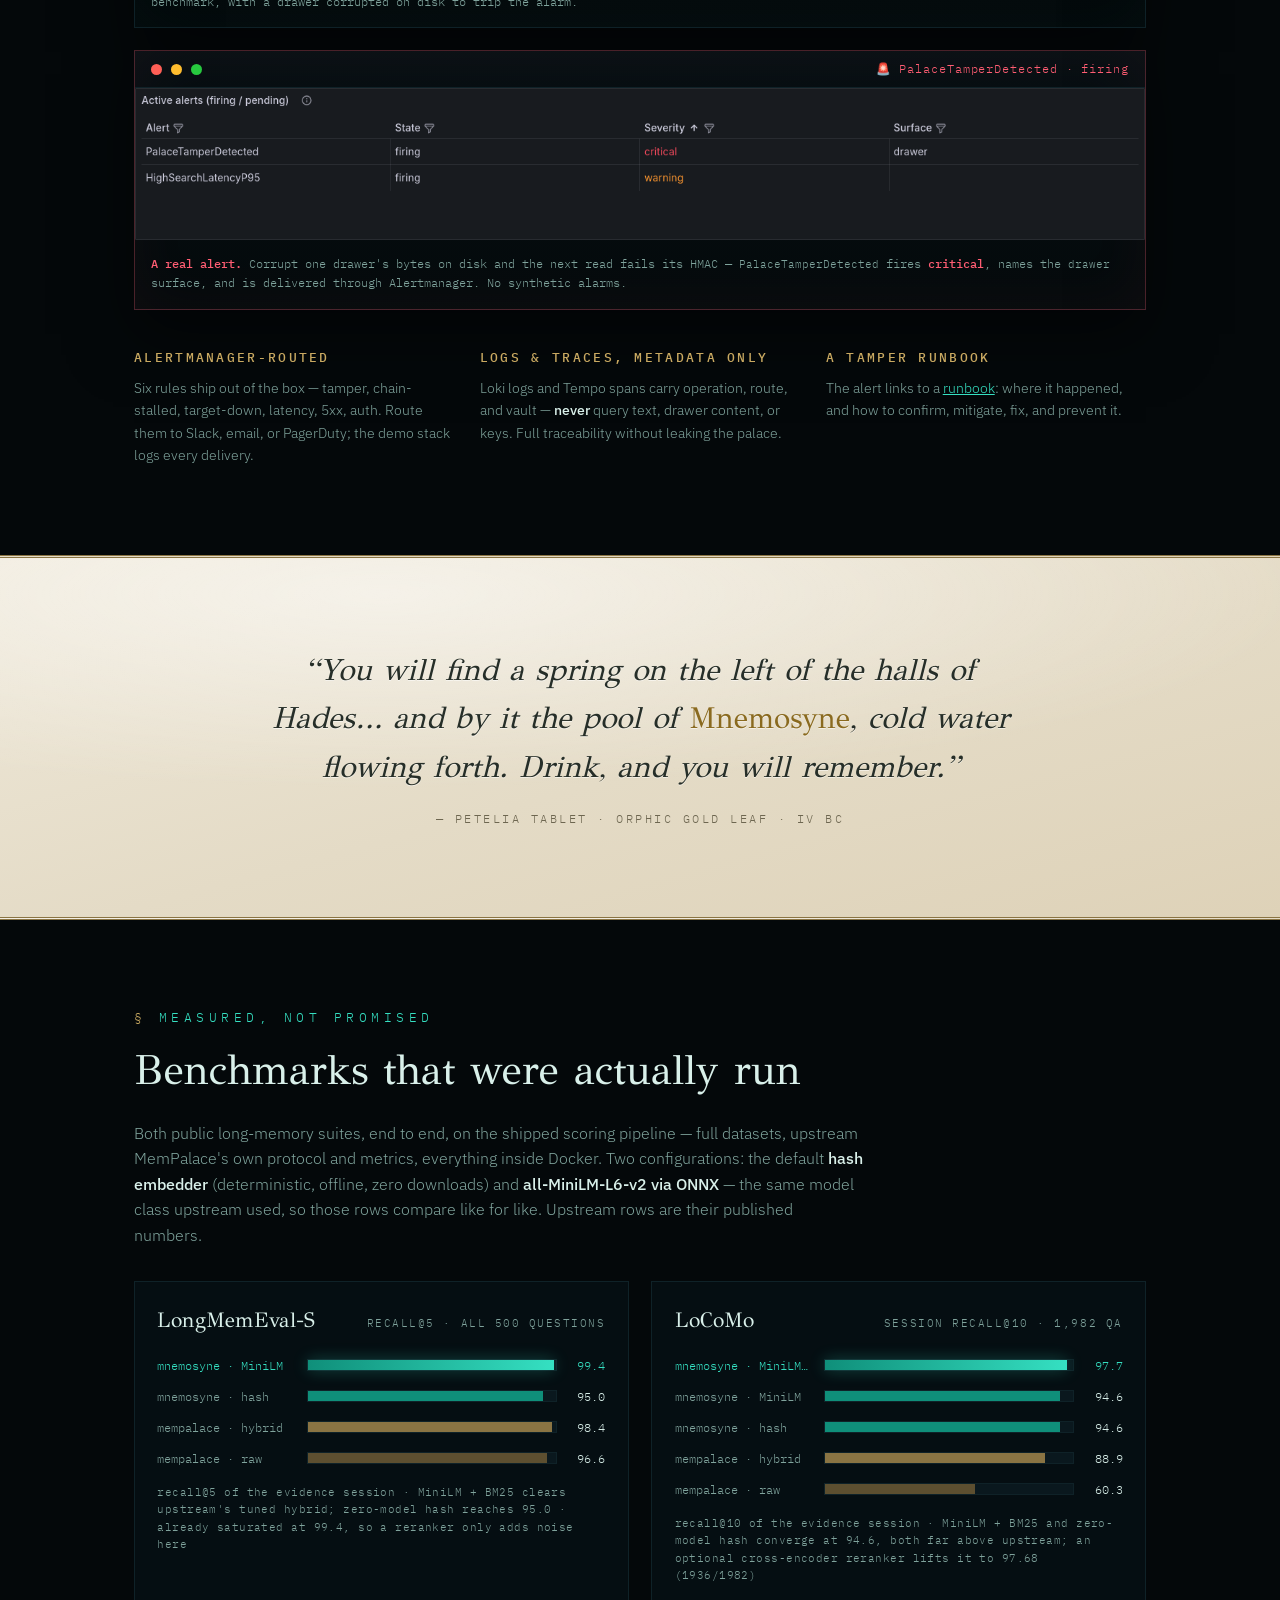
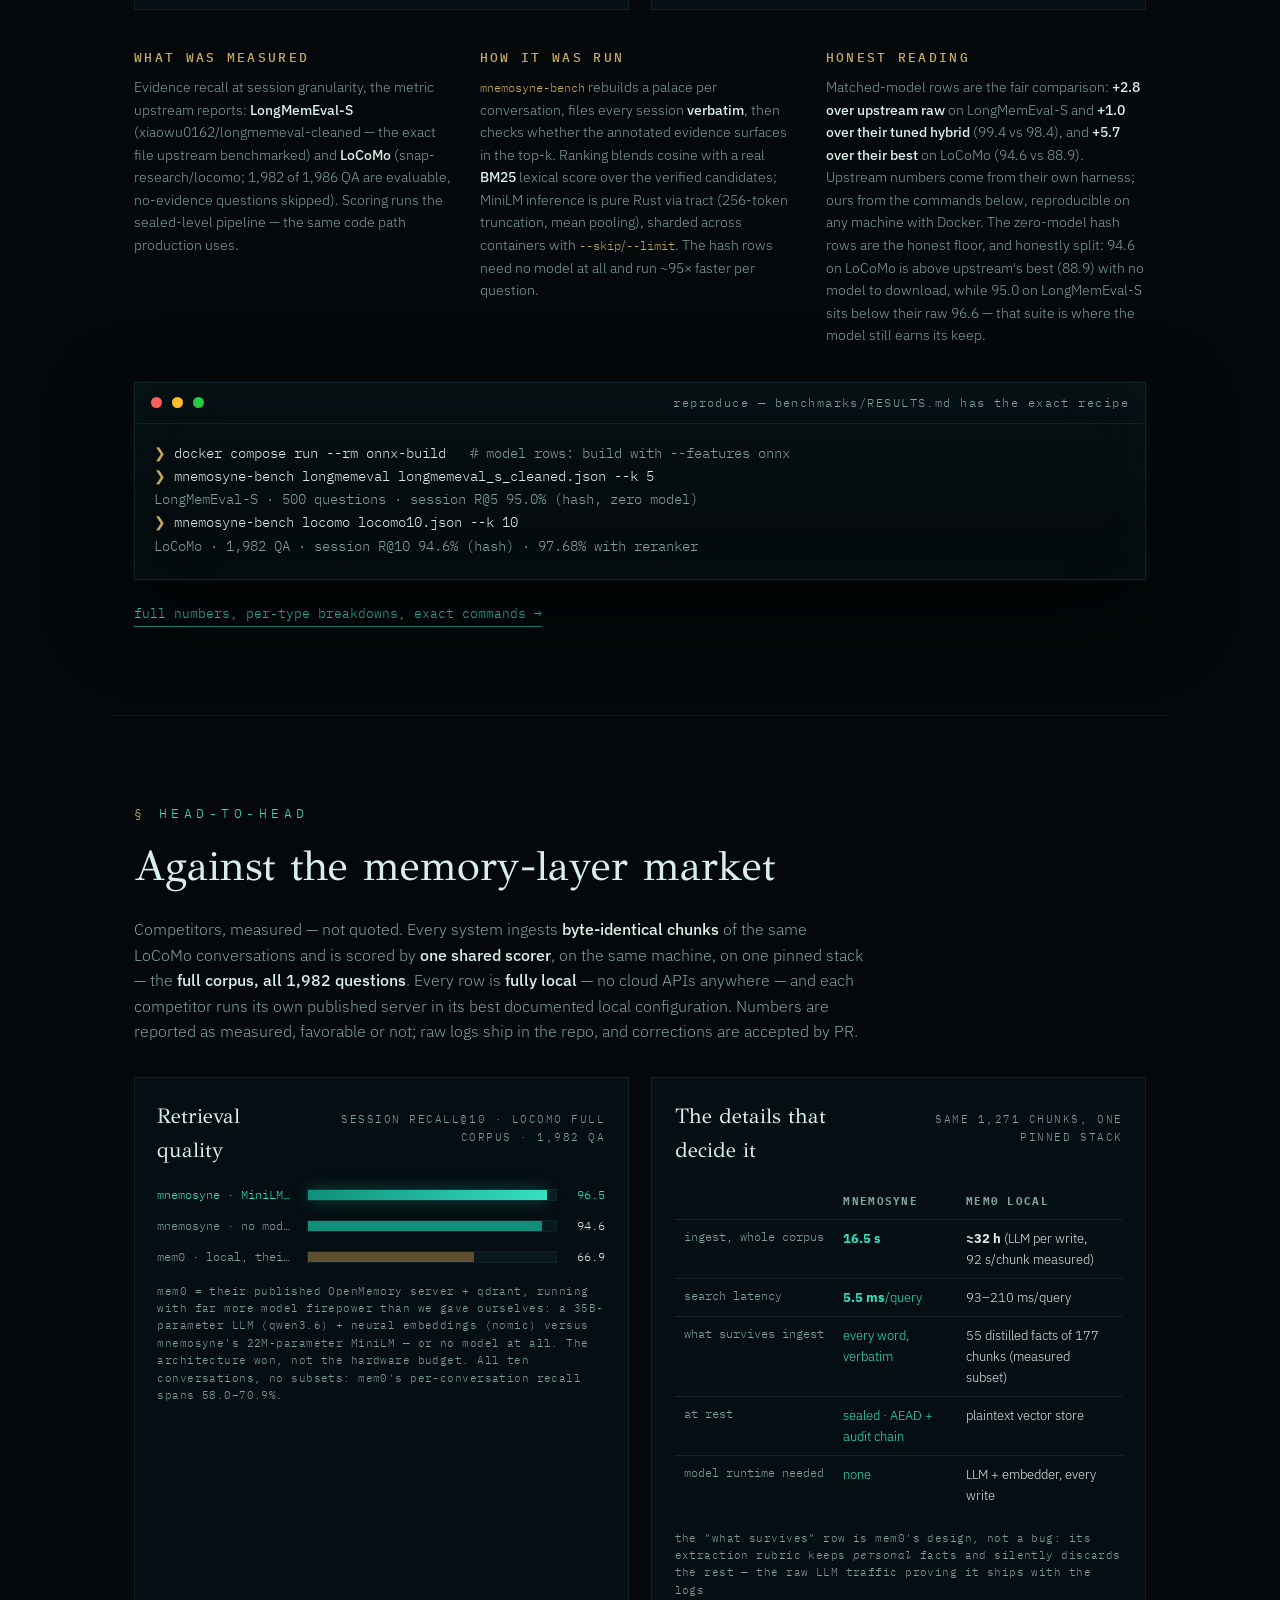
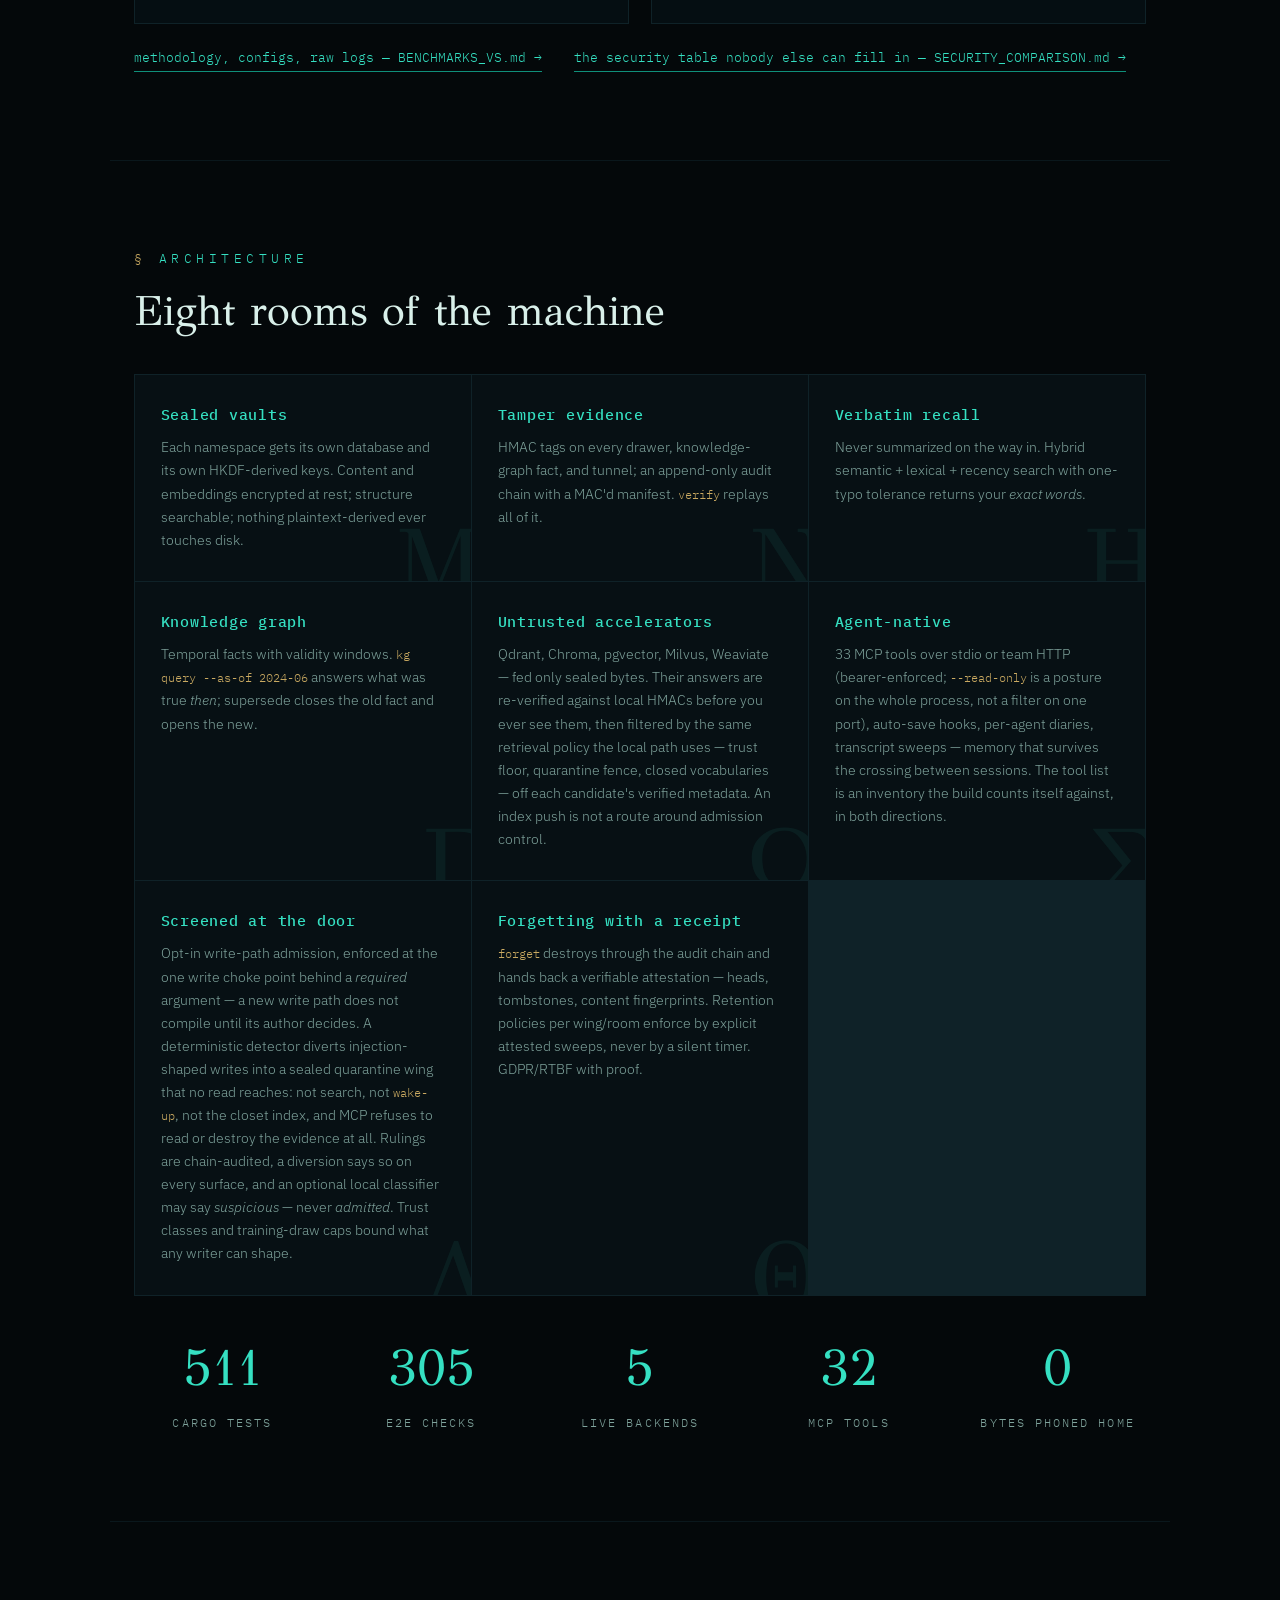
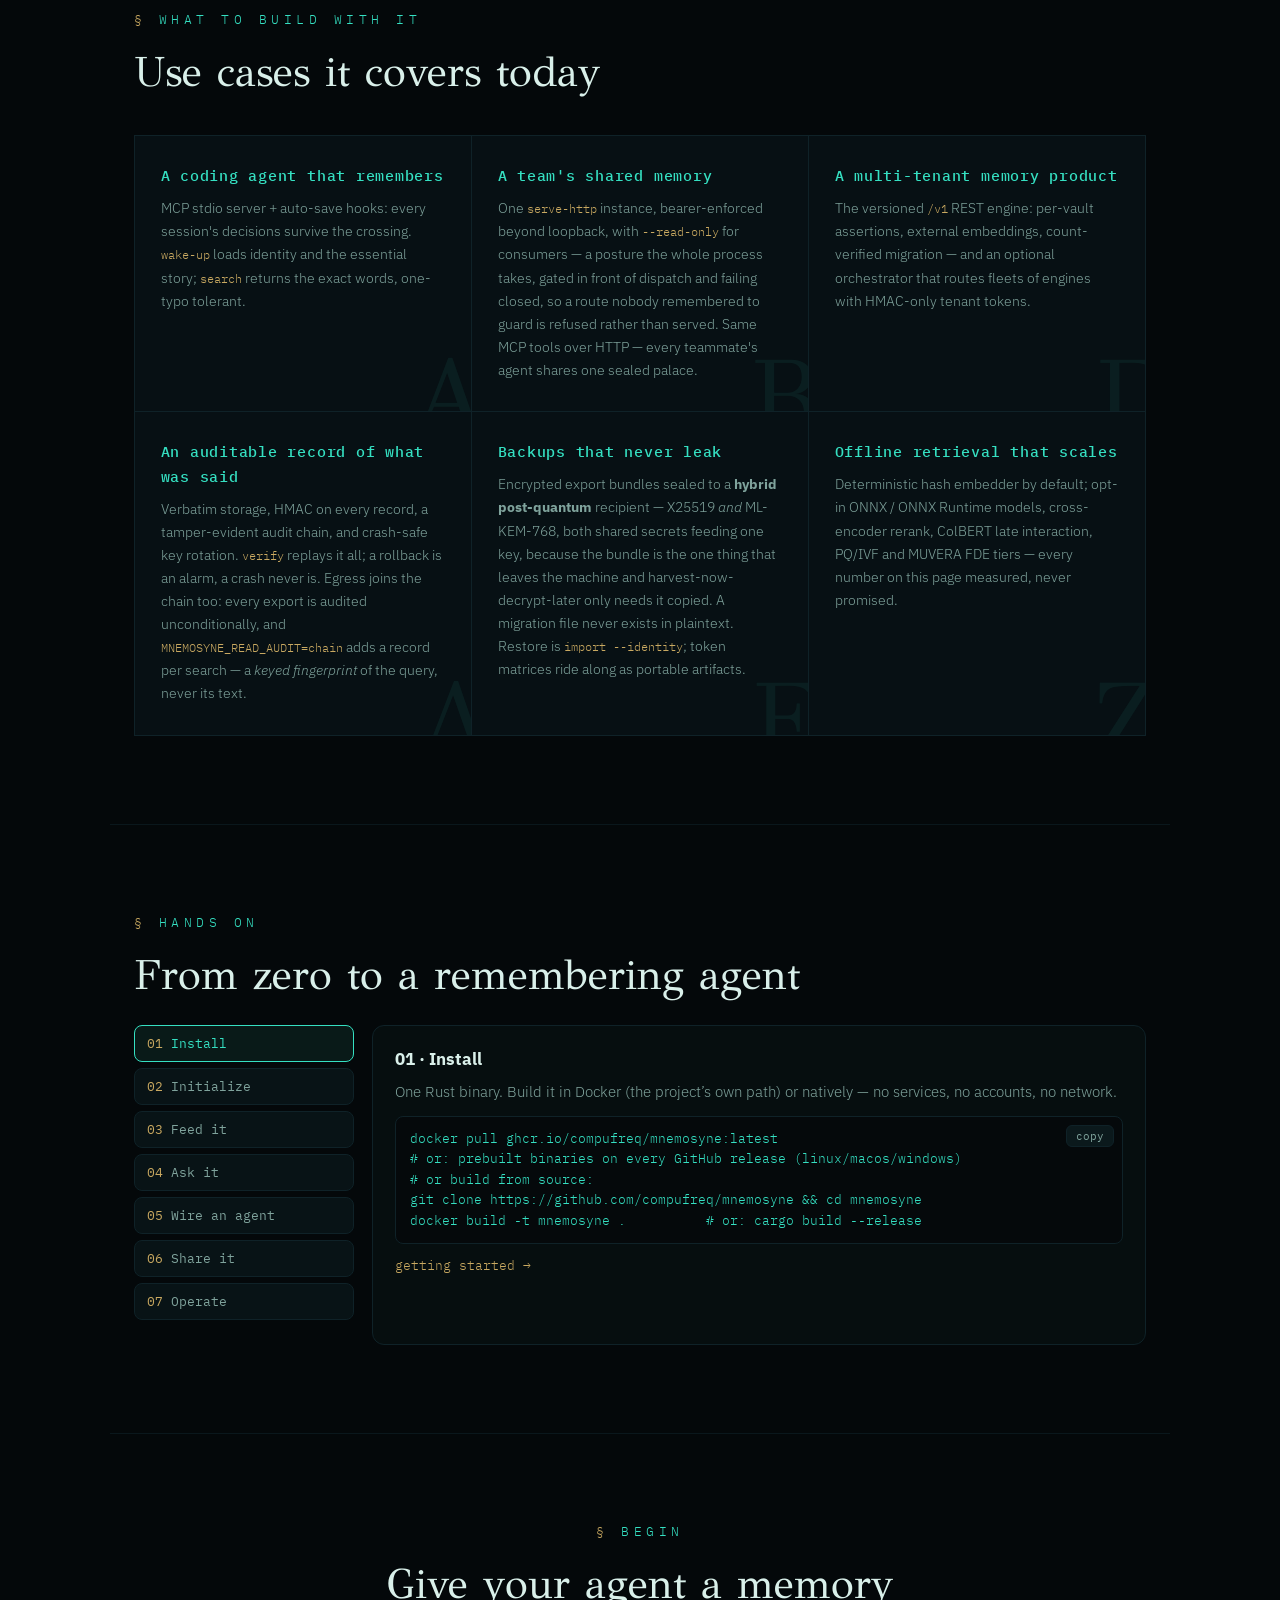
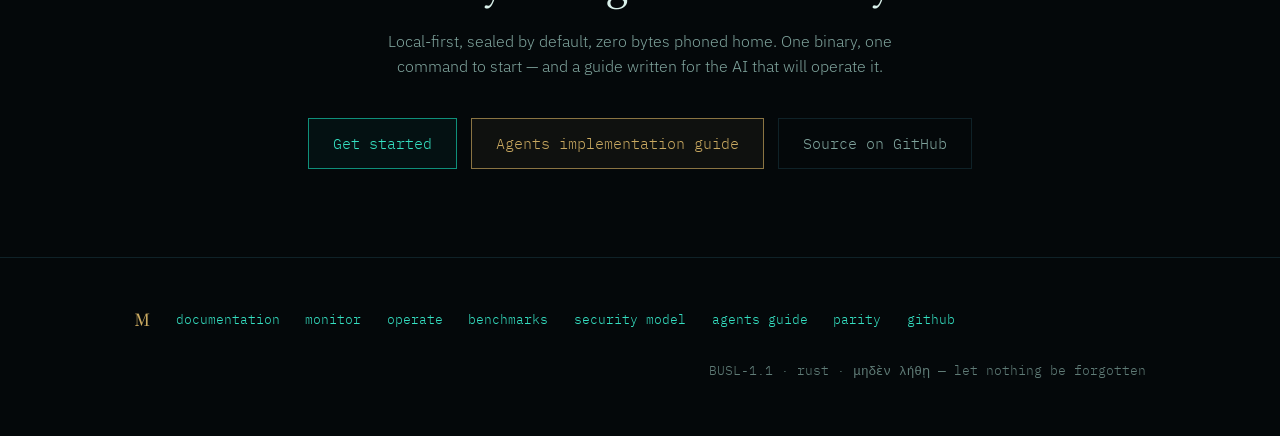
==== commit 9d462bc0: "close every open audit item: KG, control plane, read-only posture, surfaces and docs Eight agents ov" ====
--- a/website/landing/index.html
+++ b/website/landing/index.html
@@ -722,10 +722,14 @@
       </div>
       <div class="bench-note">
         <h3>Honest reading</h3>
-        <p>Matched-model rows are the fair comparison: <b>+0.8 over upstream raw</b> on
-           LongMemEval-S (their tuned hybrid still holds 98.4) and <b>+4.9 over their best</b>
-           on LoCoMo. Upstream numbers come from their own harness; ours from the commands
-           below, reproducible on any machine with Docker.</p>
+        <p>Matched-model rows are the fair comparison: <b>+2.8 over upstream raw</b> on
+           LongMemEval-S and <b>+1.0 over their tuned hybrid</b> (99.4 vs 98.4), and
+           <b>+5.7 over their best</b> on LoCoMo (94.6 vs 88.9). Upstream numbers come from
+           their own harness; ours from the commands below, reproducible on any machine
+           with Docker. The zero-model hash rows are the honest floor, and honestly split:
+           94.6 on LoCoMo is above upstream's best (88.9) with no model to download, while
+           95.0 on LongMemEval-S sits below their raw 96.6 — that suite is where the model
+           still earns its keep.</p>
       </div>
     </div>
 
@@ -828,7 +832,7 @@
       </div>
       <div class="feat" data-glyph="Σ">
         <h3>Agent-native</h3>
-        <p>34 MCP tools over stdio or team HTTP (bearer-enforced; <code>--read-only</code> is a
+        <p>33 MCP tools over stdio or team HTTP (bearer-enforced; <code>--read-only</code> is a
            posture on the whole process, not a filter on one port), auto-save hooks, per-agent
            diaries, transcript sweeps — memory that survives the crossing between sessions. The
            tool list is an inventory the build counts itself against, in both directions.</p>
@@ -1215,7 +1219,7 @@
     { t: 'Ask it', p: 'Hybrid semantic + lexical + recency search returns your exact words (one typo tolerated). wake-up loads a session’s worth of identity and recent essentials.',
       c: 'mnemosyne search "why did we pick graphql"\nmnemosyne wake-up                    # L0 identity + L1 essential story\nmnemosyne kg query alice --as-of 2024-06-15',
       l: [['docs/retrieval.html','retrieval & scaling →']] },
-    { t: 'Wire an agent', p: 'The MCP stdio server exposes 34 tools — memory, taxonomy, tunnels and the knowledge graph. Operator capabilities (admission review, wing trust, retention, forgetting, rotation) are deliberately absent: an agent must not rule on the queue that contains it. Hooks print ready-to-paste auto-save settings so every session files its own memories.',
+    { t: 'Wire an agent', p: 'The MCP stdio server exposes 33 tools — memory, taxonomy, tunnels and the knowledge graph. Operator capabilities (admission review, wing trust, retention, forgetting, rotation, and placing a fact on the authority tier) are deliberately absent: an agent must not rule on the queue that contains it. Hooks print ready-to-paste auto-save settings so every session files its own memories.',
       c: '# claude_desktop_config.json / .mcp.json\n{ "mcpServers": { "mnemosyne": {\n    "command": "mnemosyne", "args": ["serve-mcp"] } } }\n\nmnemosyne hooks claude-code          # auto-save hook snippet',
       l: [['docs/integrations.html','integrations →'],['docs/agents.html','agents guide →']] },
     { t: 'Share it', p: 'One server, a whole team — or a whole product. Bearer beyond loopback, per-vault assertions (enforced on /mcp as well as /v1), a process-wide read-only posture, and an orchestrator for fleets.',
